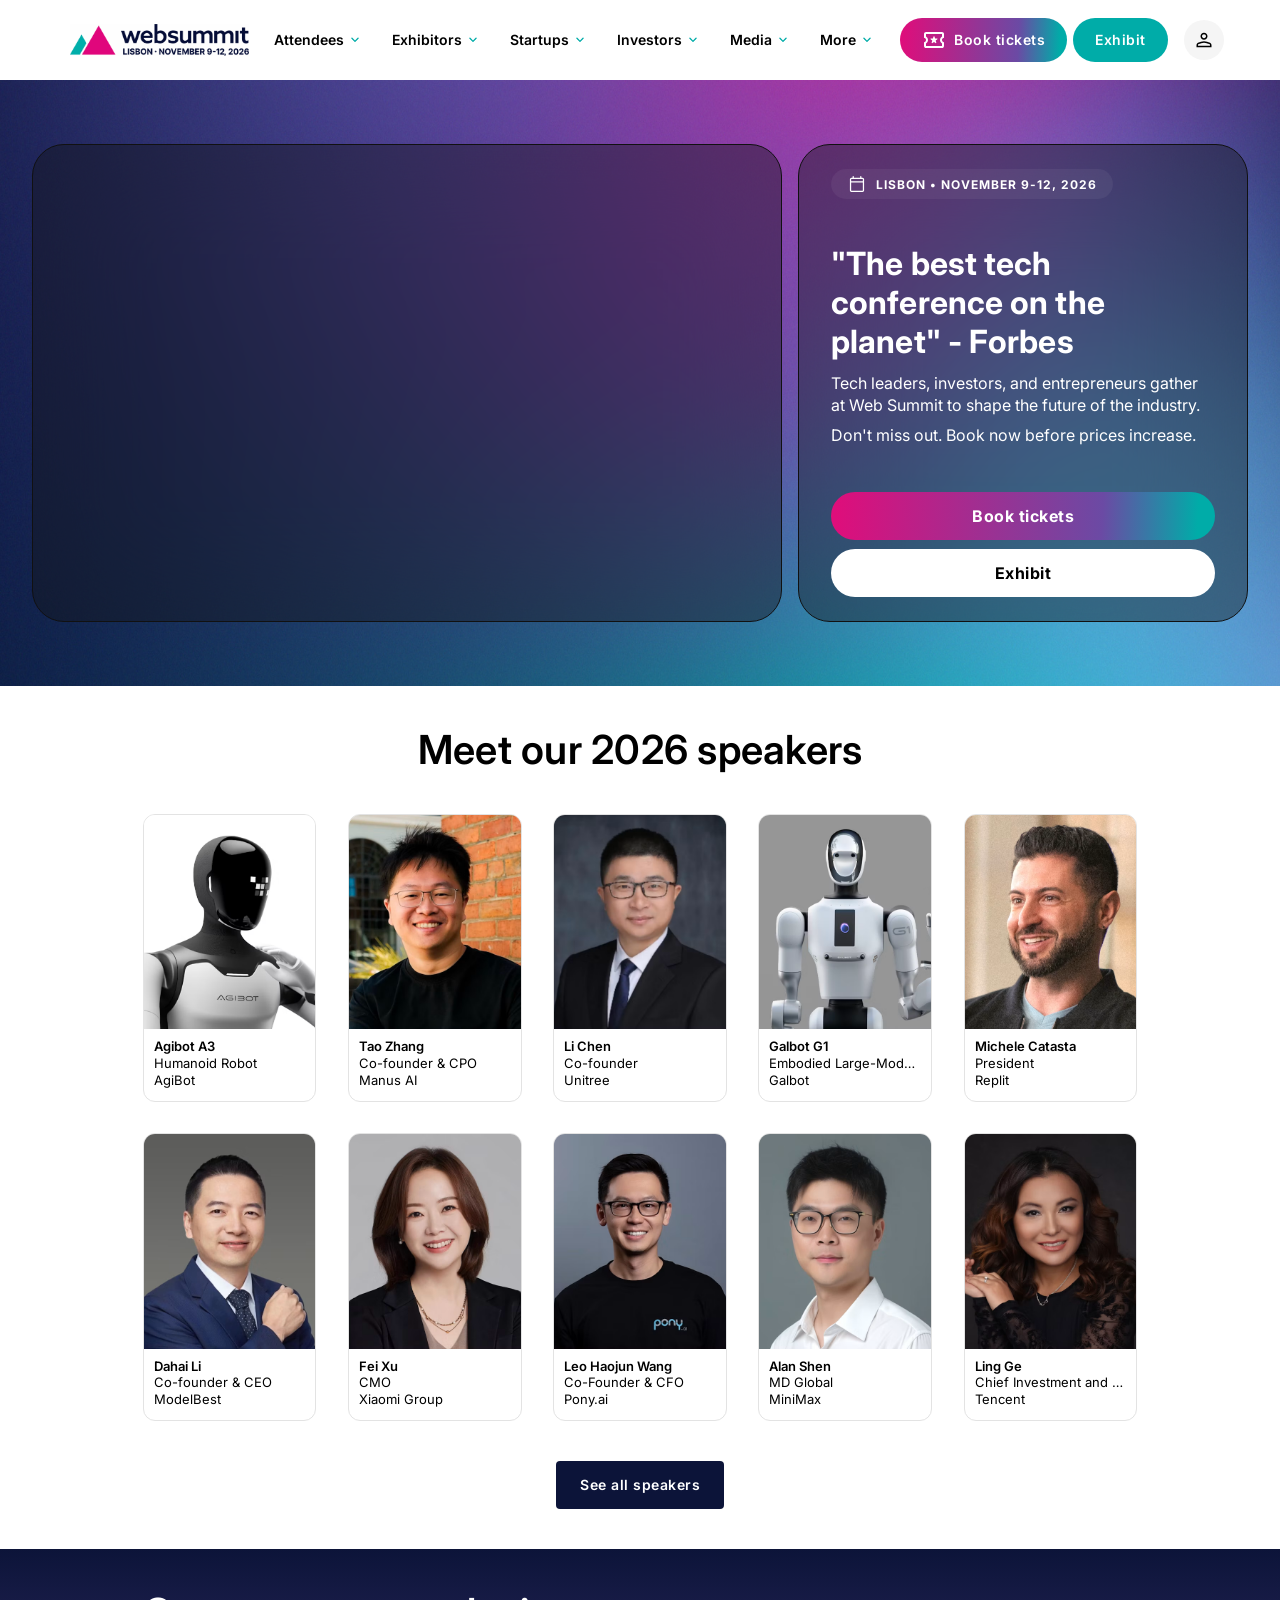
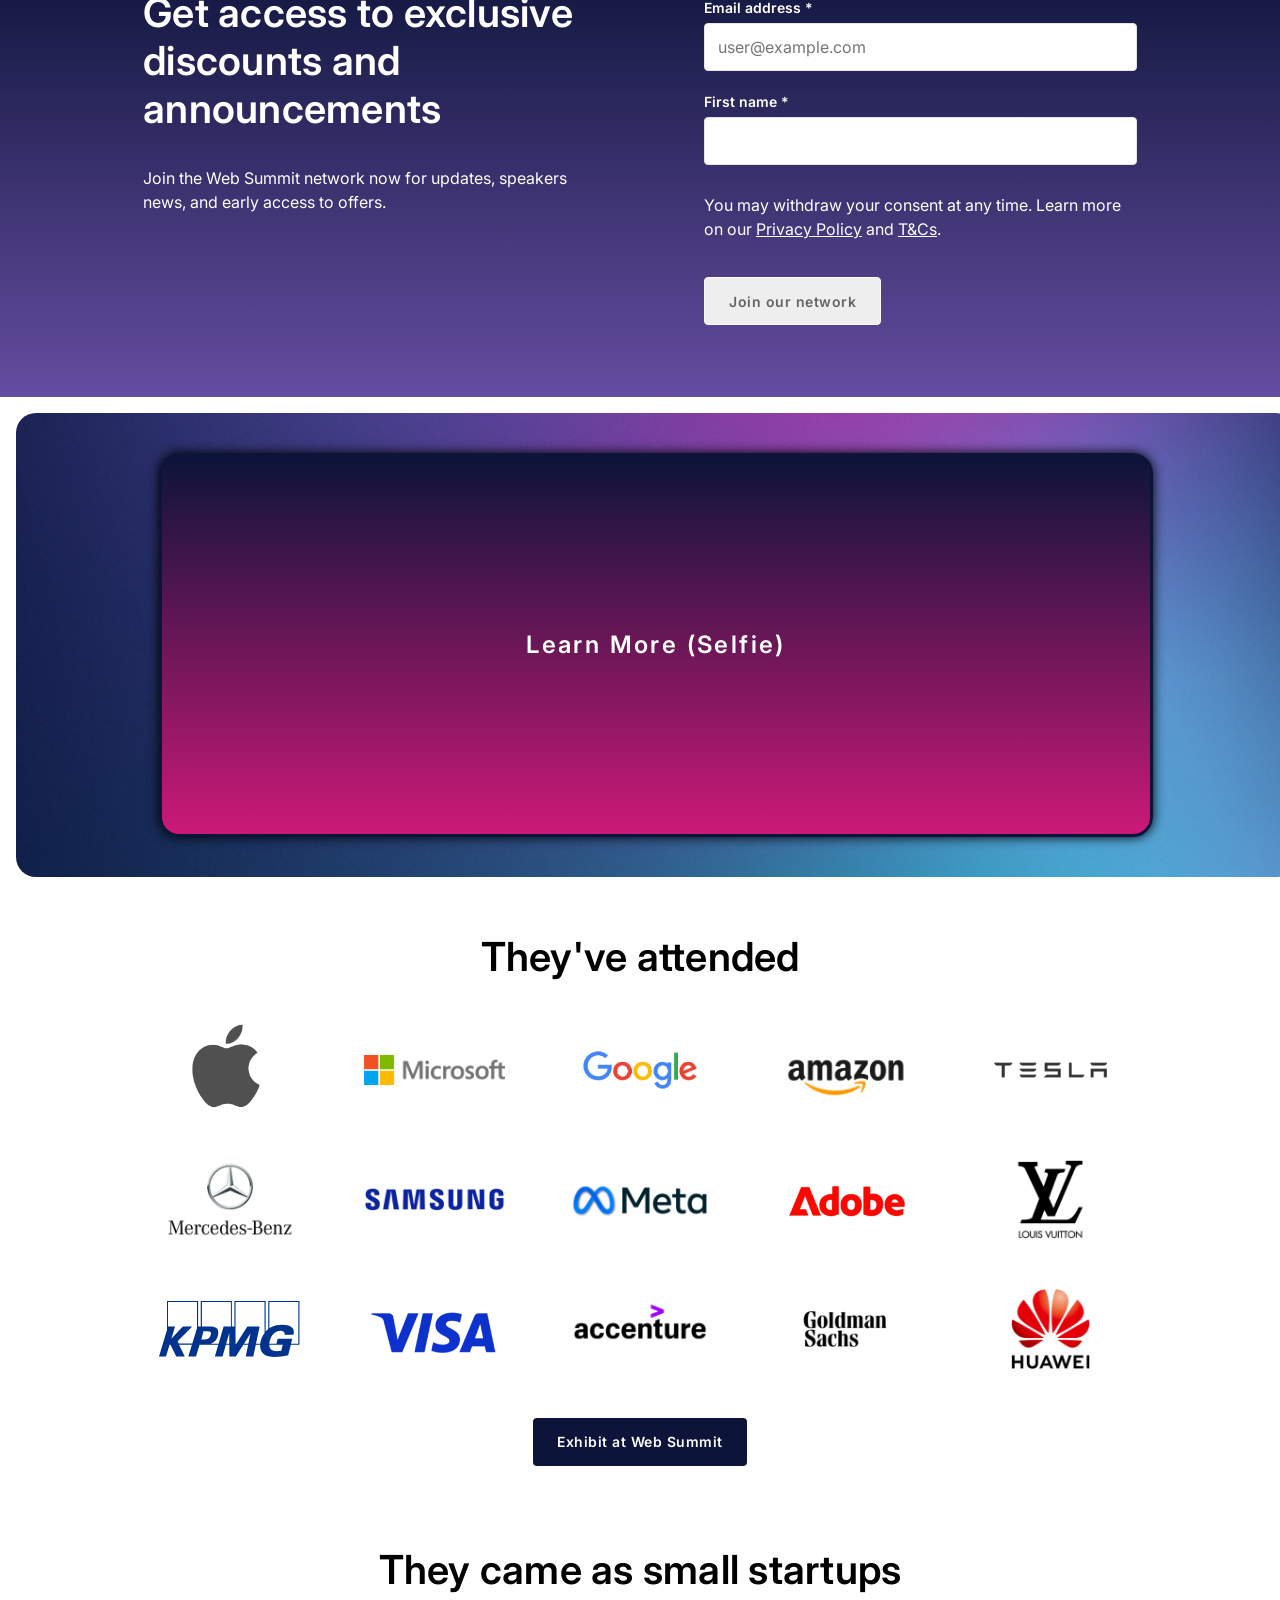
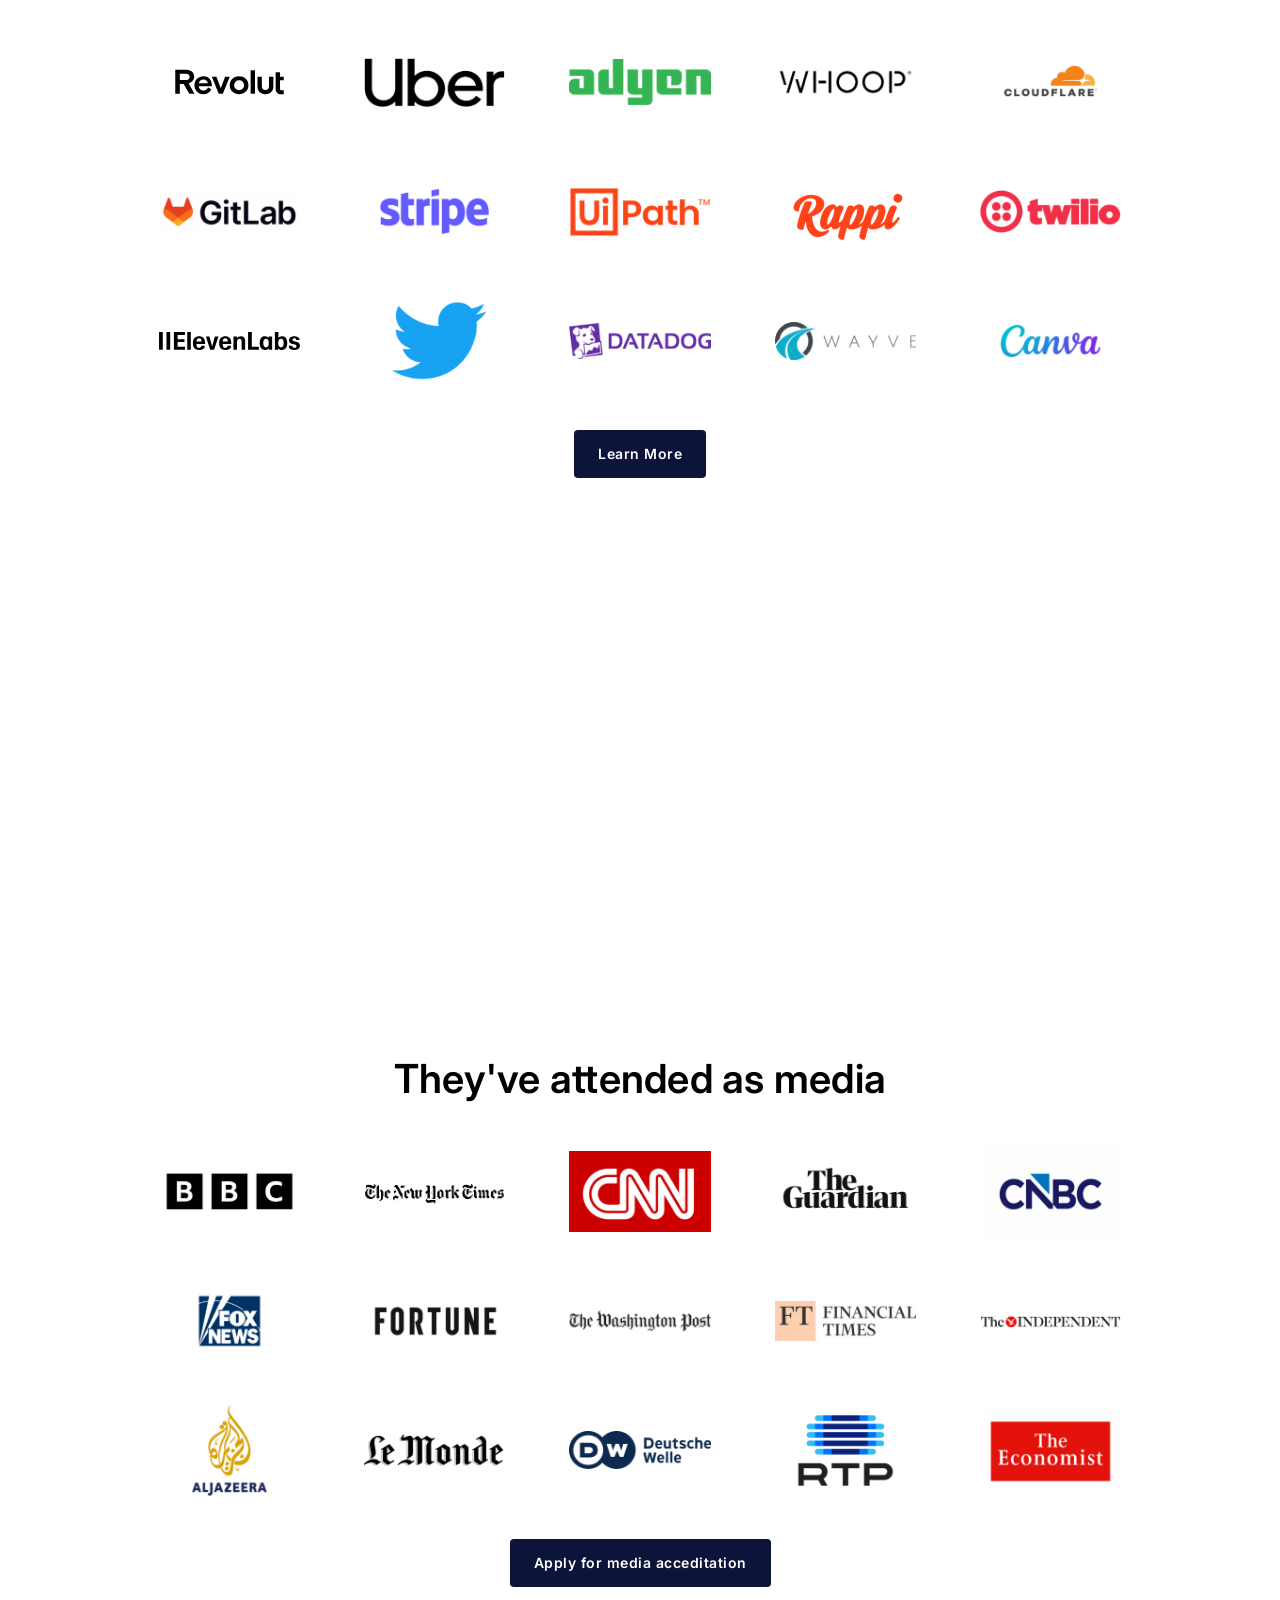
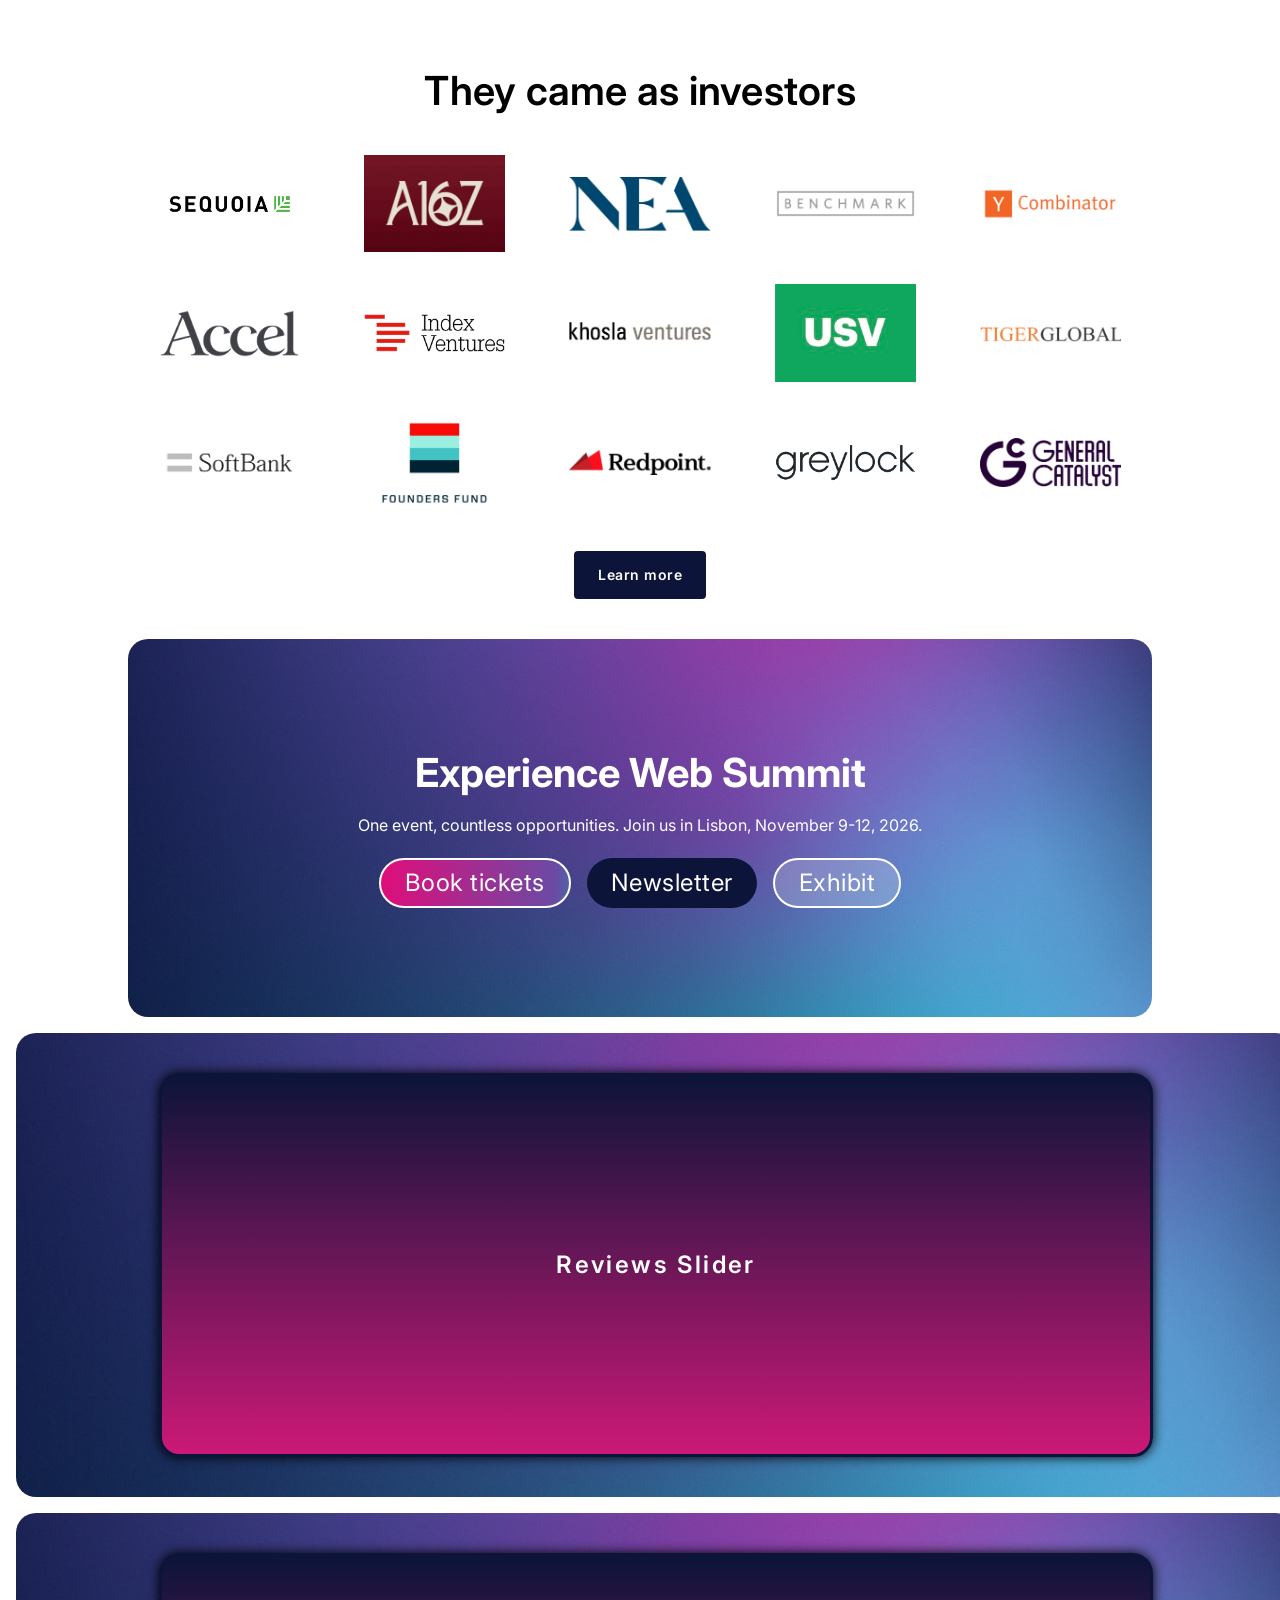
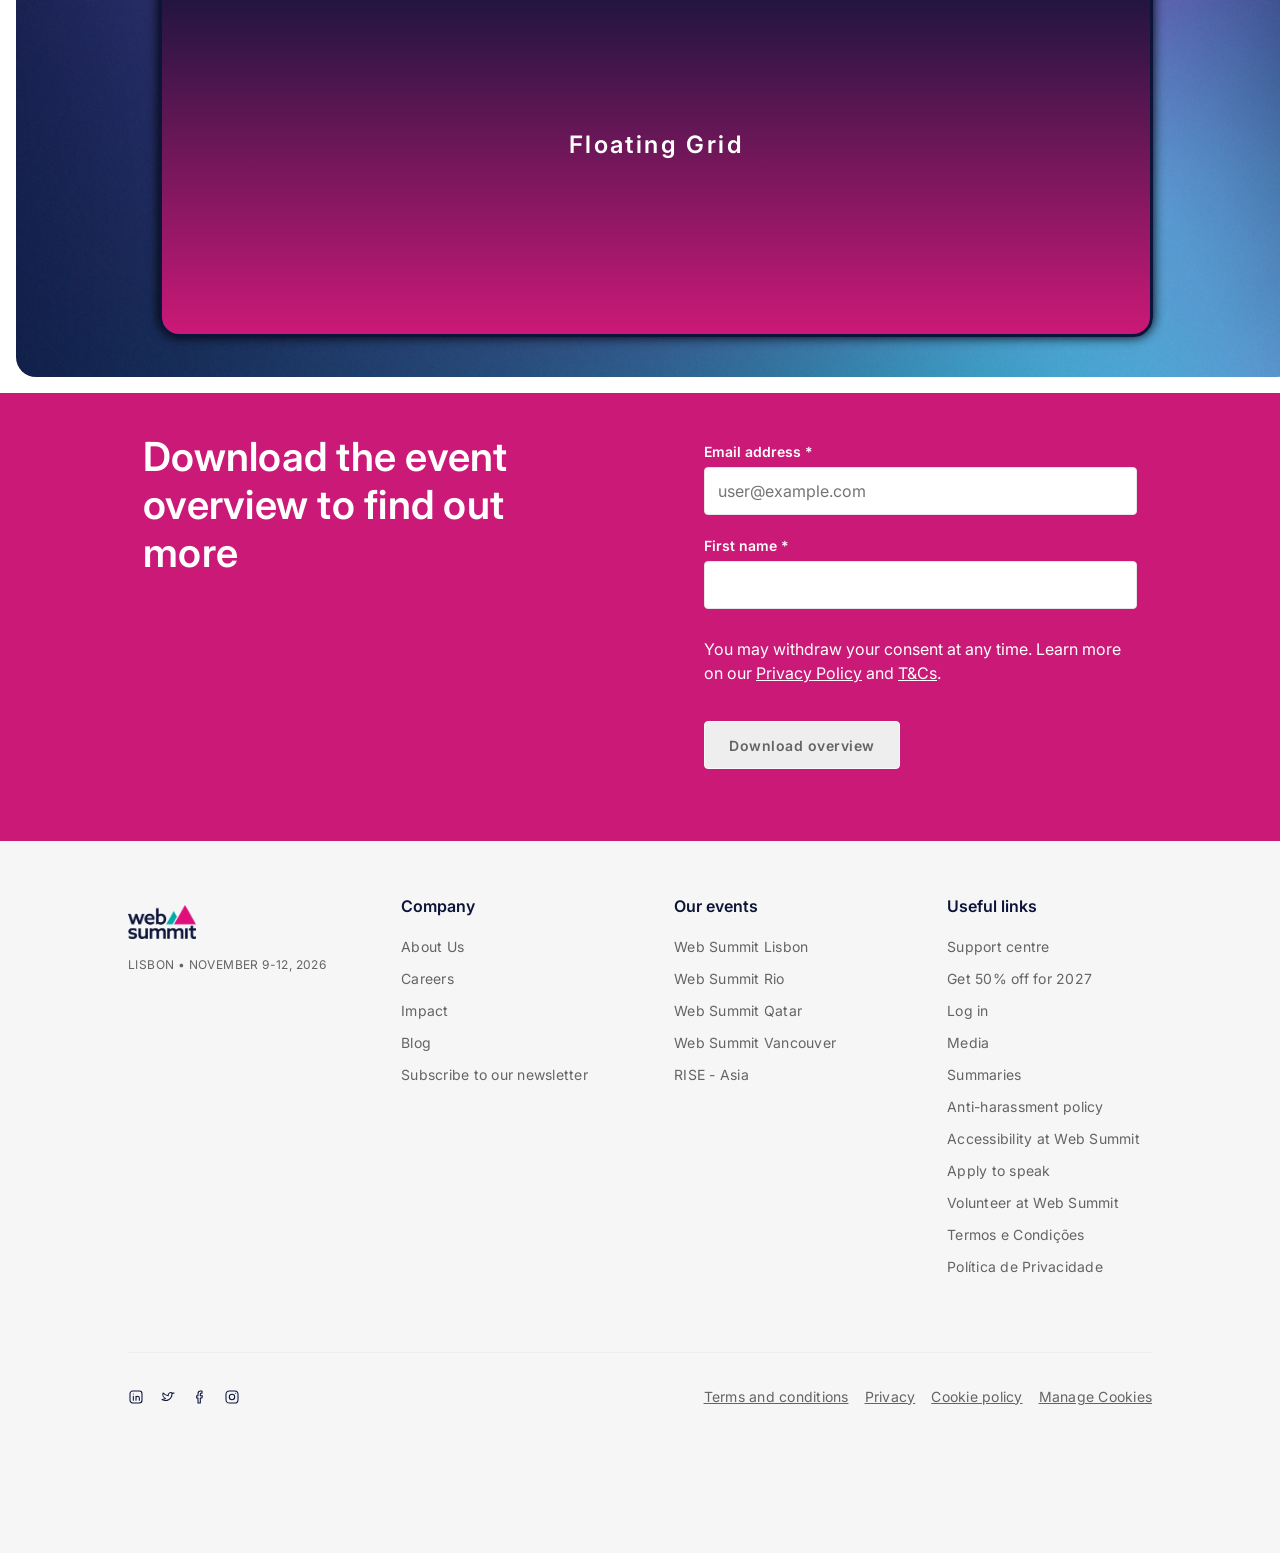
==== index.html @ ba1d7deb "bug fix" ====
<!DOCTYPE html>
<html lang="en">
<head>
    <meta charset="UTF-8">
    <meta name="viewport" content="width=device-width, initial-scale=1.0">
    <title>Web Summit</title>

    <link rel="shortcut icon" href="./img/favicon.ico" type="image/x-icon">
    <link rel="stylesheet" href="estilos.css">
</head>
<body>

    <nav class="nav nav-outer">
        <header class="nav-wrapper">
            <div class="nav-inner-wrapper">
                <!-- Logo -->
                <a class="nav-logo-wrapper" href="#">
                    <img src="img/web-summit-lisbon-1024x183.png" alt="Logo Websummit com data do evento em 2026" loading="lazy">
                </a>


                <!-- Navigation Menu (Desktop) -->
                <ul class="nav-menu-desktop nav-links-list">

                    <!-- Attendees -->
                    <li class="nav-link-item-wrapper">
                        <div class="nav-link-item">
                            <span>Attendees</span>
    
                            <span class="nav-link-chevron">
                                <svg xmlns="http://www.w3.org/2000/svg" viewBox="0 0 24 24" fill="#e3e3e3"><path d="M12.6,12L8.7,8.1Q8.43,7.82 8.43,7.4T8.7,6.7T9.4,6.43T10.1,6.7l4.6,4.6q0.15,0.15 0.21,0.33T14.98,12t-0.06,0.38T14.7,12.7l-4.6,4.6q-0.28,0.27-0.7,0.27T8.7,17.3q-0.28-0.28-0.28-0.7T8.7,15.9L12.6,12Z"/></svg>
                            </span>
                        </div>

                        <!-- Arrow Decor -->
                        <div class="nav-menu-arrow-decor">
                            <span>
                                <svg xmlns="http://www.w3.org/2000/svg" viewBox="0 0 24 24"><path d="M12,10.11l-4.6,4.6L6.69,14L12,8.69L17.31,14L16.6,14.71L12,10.11Z"/></svg>
                            </span>
                        </div>

                        <!-- Sub item Menu -->
                        <ul class="nav-link-subitem-wrapper">
                            <li class="nav-link-subitem">
                                <a href="#">Meet our attendees</a>
                            </li>
                            <li class="nav-link-subitem">
                                <a href="#">Meet our speakers</a>
                            </li>
                            <li class="nav-link-subitem">
                                <a href="#">Content tracks</a>
                            </li>
                            <li class="nav-link-subitem">
                                <a href="#">Schedule</a>
                            </li>
                            <li class="nav-link-subitem">
                                <a href="#">Meetups</a>
                            </li>
                            <li class="nav-link-subitem">
                                <a href="#">Bring your team</a>
                            </li>
                        </ul>
                    </li>
                    
                    <!-- Exhibitors -->
                    <li class="nav-link-item-wrapper">
                        <div class="nav-link-item">
                            <span>Exhibitors</span>
    
                            <span class="nav-link-chevron">
                                <svg xmlns="http://www.w3.org/2000/svg" viewBox="0 0 24 24" fill="#e3e3e3"><path d="M12.6,12L8.7,8.1Q8.43,7.82 8.43,7.4T8.7,6.7T9.4,6.43T10.1,6.7l4.6,4.6q0.15,0.15 0.21,0.33T14.98,12t-0.06,0.38T14.7,12.7l-4.6,4.6q-0.28,0.27-0.7,0.27T8.7,17.3q-0.28-0.28-0.28-0.7T8.7,15.9L12.6,12Z"/></svg>
                            </span>
                        </div>

                        <!-- Arrow Decor -->
                        <div class="nav-menu-arrow-decor">
                            <span>
                                <svg xmlns="http://www.w3.org/2000/svg" viewBox="0 0 24 24"><path d="M12,10.11l-4.6,4.6L6.69,14L12,8.69L17.31,14L16.6,14.71L12,10.11Z"/></svg>
                            </span>
                        </div>

                        <!-- Sub item Menu -->
                        <ul class="nav-link-subitem-wrapper">
                            <li class="nav-link-subitem">
                                <a href="#">Partner with us</a>
                            </li>
                            <li class="nav-link-subitem">
                                <a href="#">Meet our partners</a>
                            </li>
                            
                        </ul>
                    </li>

                    <!-- Startups -->
                    <li class="nav-link-item-wrapper">
                        <div class="nav-link-item">
                            <span>Startups</span>
    
                            <span class="nav-link-chevron">
                                <svg xmlns="http://www.w3.org/2000/svg" viewBox="0 0 24 24" fill="#e3e3e3"><path d="M12.6,12L8.7,8.1Q8.43,7.82 8.43,7.4T8.7,6.7T9.4,6.43T10.1,6.7l4.6,4.6q0.15,0.15 0.21,0.33T14.98,12t-0.06,0.38T14.7,12.7l-4.6,4.6q-0.28,0.27-0.7,0.27T8.7,17.3q-0.28-0.28-0.28-0.7T8.7,15.9L12.6,12Z"/></svg>
                            </span>
                        </div>

                        <!-- Arrow Decor -->
                        <div class="nav-menu-arrow-decor">
                            <span>
                                <svg xmlns="http://www.w3.org/2000/svg" viewBox="0 0 24 24"><path d="M12,10.11l-4.6,4.6L6.69,14L12,8.69L17.31,14L16.6,14.71L12,10.11Z"/></svg>
                            </span>
                        </div>

                        <!-- Sub item Menu -->
                        <ul class="nav-link-subitem-wrapper">
                            <li class="nav-link-subitem">
                                <a href="#">Apply for our startup programme</a>
                            </li>
                            <li class="nav-link-subitem">
                                <a href="#">IBM Sports Tech Startup Prize Competition</a>
                            </li>
                            <li class="nav-link-subitem">
                                <a href="#">Featured startups</a>
                            </li>
                            <li class="nav-link-subitem">
                                <a href="#">Startup journey</a>
                            </li>
                            <li class="nav-link-subitem">
                                <a href="#">PITCH</a>
                            </li>
                            <li class="nav-link-subitem">
                                <a href="#">Impact startups</a>
                            </li>
                        </ul>
                    </li>
                    
                    <!-- Investors -->
                    <li class="nav-link-item-wrapper">
                        <div class="nav-link-item">
                            <span>Investors</span>
    
                            <span class="nav-link-chevron">
                                <svg xmlns="http://www.w3.org/2000/svg" viewBox="0 0 24 24" fill="#e3e3e3"><path d="M12.6,12L8.7,8.1Q8.43,7.82 8.43,7.4T8.7,6.7T9.4,6.43T10.1,6.7l4.6,4.6q0.15,0.15 0.21,0.33T14.98,12t-0.06,0.38T14.7,12.7l-4.6,4.6q-0.28,0.27-0.7,0.27T8.7,17.3q-0.28-0.28-0.28-0.7T8.7,15.9L12.6,12Z"/></svg>
                            </span>
                        </div>

                        <!-- Arrow Decor -->
                        <div class="nav-menu-arrow-decor">
                            <span>
                                <svg xmlns="http://www.w3.org/2000/svg" viewBox="0 0 24 24"><path d="M12,10.11l-4.6,4.6L6.69,14L12,8.69L17.31,14L16.6,14.71L12,10.11Z"/></svg>
                            </span>
                        </div>

                        <!-- Sub item Menu -->
                        <ul class="nav-link-subitem-wrapper">
                            <li class="nav-link-subitem">
                                <a href="#">Investors</a>
                            </li>
                            <li class="nav-link-subitem">
                                <a href="#">LP Investors</a>
                            </li>
                            <li class="nav-link-subitem">
                                <a href="#">Venture</a>
                            </li>
                        </ul>
                    </li>

                    <!-- Media -->
                    <li class="nav-link-item-wrapper">
                        <div class="nav-link-item">
                            <span>Media</span>
    
                            <span class="nav-link-chevron">
                                <svg xmlns="http://www.w3.org/2000/svg" viewBox="0 0 24 24" fill="#e3e3e3"><path d="M12.6,12L8.7,8.1Q8.43,7.82 8.43,7.4T8.7,6.7T9.4,6.43T10.1,6.7l4.6,4.6q0.15,0.15 0.21,0.33T14.98,12t-0.06,0.38T14.7,12.7l-4.6,4.6q-0.28,0.27-0.7,0.27T8.7,17.3q-0.28-0.28-0.28-0.7T8.7,15.9L12.6,12Z"/></svg>
                            </span>
                        </div>

                        <!-- Arrow Decor -->
                        <div class="nav-menu-arrow-decor">
                            <span>
                                <svg xmlns="http://www.w3.org/2000/svg" viewBox="0 0 24 24"><path d="M12,10.11l-4.6,4.6L6.69,14L12,8.69L17.31,14L16.6,14.71L12,10.11Z"/></svg>
                            </span>
                        </div>

                        <!-- Sub item Menu -->
                        <ul class="nav-link-subitem-wrapper">
                            <li class="nav-link-subitem">
                                <a href="#">Media? Join us at Web Summit</a>
                            </li>
                            <li class="nav-link-subitem">
                                <a href="#">Meet out media partners</a>
                            </li>
                        </ul>
                    </li>

                    <!-- More -->
                    <li class="nav-link-item-wrapper">
                        <div class="nav-link-item">
                            <span>More</span>
    
                            <span class="nav-link-chevron">
                                <svg xmlns="http://www.w3.org/2000/svg" viewBox="0 0 24 24" fill="#e3e3e3"><path d="M12.6,12L8.7,8.1Q8.43,7.82 8.43,7.4T8.7,6.7T9.4,6.43T10.1,6.7l4.6,4.6q0.15,0.15 0.21,0.33T14.98,12t-0.06,0.38T14.7,12.7l-4.6,4.6q-0.28,0.27-0.7,0.27T8.7,17.3q-0.28-0.28-0.28-0.7T8.7,15.9L12.6,12Z"/></svg>
                            </span>
                        </div>

                        <!-- Arrow Decor -->
                        <div class="nav-menu-arrow-decor">
                            <span>
                                <svg xmlns="http://www.w3.org/2000/svg" viewBox="0 0 24 24"><path d="M12,10.11l-4.6,4.6L6.69,14L12,8.69L17.31,14L16.6,14.71L12,10.11Z"/></svg>
                            </span>
                        </div>

                        <!-- Sub item Menu -->
                        <ul class="nav-link-subitem-wrapper">
                            <li class="nav-link-subitem">
                                <a href="#">Essential information</a>
                            </li>

                            <li class="nav-link-subitem">
                                <a href="#">Web Summit reviews</a>
                            </li>

                            <li class="nav-link-subitem">
                                <a href="#">Night Summit</a>
                            </li>

                            <li class="nav-link-subitem">
                                <a href="#">VIP experience</a>
                            </li>

                            <li class="nav-link-subitem">
                                <a href="#">Attendee experience</a>
                            </li>

                            <li class="nav-link-subitem">
                                <a href="#">Women in Tech</a>
                            </li>

                            <li class="nav-link-subitem">
                                <a href="#">Developer programme</a>
                            </li>

                            <li class="nav-link-subitem">
                                <a href="#">Convince your boss</a>
                            </li>

                            <li class="nav-link-subitem">
                                <a href="#">Hotels</a>
                            </li>

                            <li class="nav-link-subitem">
                                <a href="#">Volunteers</a>
                            </li>

                            <li class="nav-link-subitem">
                                <a href="#">Ambassadors programme</a>
                            </li>

                            <li class="nav-link-subitem">
                                <a href="#">Blog</a>
                            </li>
                        </ul>
                    </li>

                </ul>

                <!-- Navigation Menu (Mobile / Tablet) -->
                <input type="checkbox" id="nav-menu-toggle" class="nav-menu-toggle mobile tablet"/>
                <div class="nav-menu-mobile">

                    <!-- Buttons -->
                    <div class="nav-menu-buttons-wrapper mobile">
                        <!-- Tickets Button (Mobile) -->
                        <a class="button gradient" href="#">
                            <svg 
                            xmlns="http://www.w3.org/2000/svg" viewBox="0 0 24 24"  fill="#e3e3e3"><path d="M12,13.9l1.5,1.15q0.28,0.23 0.6,0.01t0.2-0.56l-0.6-1.9l1.67-1.3q0.28-0.22 0.15-0.56T15.05,10.4H13.1L12.48,8.48Q12.35,8.13 12,8.13T11.53,8.48L10.9,10.4H8.93q-0.35,0-0.46,0.34T8.63,11.3l1.63,1.3l-0.6,1.93q-0.13,0.35 0.18,0.56t0.6-0.01L12,13.9ZM4,20q-0.82,0-1.41-0.59T2,18V14.63q0-0.28 0.18-0.48T2.63,13.9q0.6-0.2 0.99-0.72T4,12T3.61,10.83T2.63,10.1Q2.35,10.05 2.18,9.85T2,9.38V6Q2,5.18 2.59,4.59T4,4H20q0.83,0 1.41,0.59Q22,5.18 22,6V9.38q0,0.27-0.17,0.47T21.38,10.1q-0.6,0.2-0.99,0.72T20,12t0.39,1.17t0.99,0.72q0.28,0.05 0.45,0.25T22,14.63V18q0,0.82-0.59,1.41T20,20H4Zm0-2H20V15.45q-0.93-0.55-1.46-1.46Q18,13.08 18,12t0.54-1.99T20,8.55V6H4V8.55Q4.93,9.1 5.46,10.01T6,12T5.46,13.99T4,15.45V18Zm8-6Z"/></svg>
                            <span>Book tickets</span>
                        </a>
                        
                        <!-- Exhibit Button (Mobile) -->
                        <a class="button" href="#">
                            <svg xmlns="http://www.w3.org/2000/svg" viewBox="0 0 24 24"  fill="#e3e3e3"><path d="M2,19V5Q2,4.17 2.59,3.59T4,3h6q0.83,0 1.41,0.59T12,5V7h8q0.83,0 1.41,0.59T22,9V19q0,0.82-0.59,1.41T20,21H4q-0.82,0-1.41-0.59T2,19Zm2,0H6V17H4v2Zm0-4H6V13H4v2Zm0-4H6V9H4v2ZM4,7H6V5H4V7ZM8,19h2V17H8v2Zm0-4h2V13H8v2Zm0-4h2V9H8v2ZM8,7h2V5H8V7Zm4,12h8V9H12v2h2v2H12v2h2v2H12v2Zm4-6V11h2v2H16Zm0,4V15h2v2H16Z"/></svg>
                            <span>Exhibit</span>
                        </a>
                    </div>

                    <!-- Links -->
                    <ul class="nav-links-list">
                    <!-- Attendees -->
                        <li> 
                            <details class="nav-link" name="nav-burger-item">
                                <summary>
                                    <span>Attendees</span>
                                    
                                    <span class="nav-link-chevron">
                                        <svg xmlns="http://www.w3.org/2000/svg" viewBox="0 0 24 24" fill="#e3e3e3"><path d="M12.6,12L8.7,8.1Q8.43,7.82 8.43,7.4T8.7,6.7T9.4,6.43T10.1,6.7l4.6,4.6q0.15,0.15 0.21,0.33T14.98,12t-0.06,0.38T14.7,12.7l-4.6,4.6q-0.28,0.27-0.7,0.27T8.7,17.3q-0.28-0.28-0.28-0.7T8.7,15.9L12.6,12Z"/></svg>
                                    </span>
                                </summary>

                                <!-- Sub Items -->
                                <ul class="nav-link-subitem-wrapper">
                                    <li class="nav-link-subitem">
                                        <a href="#">Meet our attendees</a>
                                    </li>
                                    <li class="nav-link-subitem">
                                        <a href="#">Meet our speakers</a>
                                    </li>
                                    <li class="nav-link-subitem">
                                        <a href="#">Content tracks</a>
                                    </li>
                                    <li class="nav-link-subitem">
                                        <a href="#">Schedule</a>
                                    </li>
                                    <li class="nav-link-subitem">
                                        <a href="#">Meetups</a>
                                    </li>
                                    <li class="nav-link-subitem">
                                        <a href="#">Bring your team</a>
                                    </li>
                                </ul>
                            </details>
                        </li>

                    <!-- Exhibitors -->
                        <li> 
                            <details class="nav-link" name="nav-burger-item">
                                <summary>
                                    <span>Exhibitors</span>
                                    
                                    <span class="nav-link-chevron">
                                        <svg xmlns="http://www.w3.org/2000/svg" viewBox="0 0 24 24" fill="#e3e3e3"><path d="M12.6,12L8.7,8.1Q8.43,7.82 8.43,7.4T8.7,6.7T9.4,6.43T10.1,6.7l4.6,4.6q0.15,0.15 0.21,0.33T14.98,12t-0.06,0.38T14.7,12.7l-4.6,4.6q-0.28,0.27-0.7,0.27T8.7,17.3q-0.28-0.28-0.28-0.7T8.7,15.9L12.6,12Z"/></svg>
                                    </span>
                                </summary>

                                <!-- Sub Items -->
                                <ul class="nav-link-subitem-wrapper">
                                    <li class="nav-link-subitem">
                                        <a href="#">Partner with us</a>
                                    </li>
                                    <li class="nav-link-subitem">
                                        <a href="#">Meet our partners</a>
                                    </li>
                                </ul>
                            </details>
                        </li>

                    <!-- Startups -->
                        <li> 
                            <details class="nav-link" name="nav-burger-item">
                                <summary>
                                    <span>Startups</span>
                                    
                                    <span class="nav-link-chevron">
                                        <svg xmlns="http://www.w3.org/2000/svg" viewBox="0 0 24 24" fill="#e3e3e3"><path d="M12.6,12L8.7,8.1Q8.43,7.82 8.43,7.4T8.7,6.7T9.4,6.43T10.1,6.7l4.6,4.6q0.15,0.15 0.21,0.33T14.98,12t-0.06,0.38T14.7,12.7l-4.6,4.6q-0.28,0.27-0.7,0.27T8.7,17.3q-0.28-0.28-0.28-0.7T8.7,15.9L12.6,12Z"/></svg>
                                    </span>
                                </summary>

                                <!-- Sub Items -->
                                <ul class="nav-link-subitem-wrapper">
                                    <li class="nav-link-subitem">
                                        <a href="#">Apply for our startup programme</a>
                                    </li>
                                    <li class="nav-link-subitem">
                                        <a href="#">IBM Sports tech Startup Prize Competition</a>
                                    </li>
                                    <li class="nav-link-subitem">
                                        <a href="#">Featured startups</a>
                                    </li>
                                    <li class="nav-link-subitem">
                                        <a href="#">Startup journey</a>
                                    </li>
                                    <li class="nav-link-subitem">
                                        <a href="#">PITCH</a>
                                    </li>
                                    <li class="nav-link-subitem">
                                        <a href="#">Impact startups</a>
                                    </li>
                                </ul>
                            </details>
                        </li>

                    <!-- Investors -->
                        <li> 
                            <details class="nav-link" name="nav-burger-item">
                                <summary>
                                    <span>Investors</span>
                                    
                                    <span class="nav-link-chevron">
                                        <svg xmlns="http://www.w3.org/2000/svg" viewBox="0 0 24 24" fill="#e3e3e3"><path d="M12.6,12L8.7,8.1Q8.43,7.82 8.43,7.4T8.7,6.7T9.4,6.43T10.1,6.7l4.6,4.6q0.15,0.15 0.21,0.33T14.98,12t-0.06,0.38T14.7,12.7l-4.6,4.6q-0.28,0.27-0.7,0.27T8.7,17.3q-0.28-0.28-0.28-0.7T8.7,15.9L12.6,12Z"/></svg>
                                    </span>
                                </summary>

                                <!-- Sub Items -->
                                <ul class="nav-link-subitem-wrapper">
                                    <li class="nav-link-subitem">
                                        <a href="#">Investors</a>
                                    </li>
                                    <li class="nav-link-subitem">
                                        <a href="#">LP Investors</a>
                                    </li>
                                    <li class="nav-link-subitem">
                                        <a href="#">Venture</a>
                                    </li>
                                </ul>
                            </details>
                        </li>

                    <!-- Media -->
                        <li> 
                            <details class="nav-link" name="nav-burger-item">
                                <summary>
                                    <span>Media</span>
                                    
                                    <span class="nav-link-chevron">
                                        <svg xmlns="http://www.w3.org/2000/svg" viewBox="0 0 24 24" fill="#e3e3e3"><path d="M12.6,12L8.7,8.1Q8.43,7.82 8.43,7.4T8.7,6.7T9.4,6.43T10.1,6.7l4.6,4.6q0.15,0.15 0.21,0.33T14.98,12t-0.06,0.38T14.7,12.7l-4.6,4.6q-0.28,0.27-0.7,0.27T8.7,17.3q-0.28-0.28-0.28-0.7T8.7,15.9L12.6,12Z"/></svg>
                                    </span>
                                </summary>

                                <!-- Sub Items -->
                                <ul class="nav-link-subitem-wrapper">
                                    <li class="nav-link-subitem">
                                        <a href="#">Media? Joun us at Web Summit</a>
                                    </li>
                                    <li class="nav-link-subitem">
                                        <a href="#">Meet our media partners</a>
                                    </li>
                                </ul>
                            </details>
                        </li>

                    <!-- More -->
                        <li> 
                            <details class="nav-link" name="nav-burger-item">
                                <summary>
                                    <span>More</span>
                                    
                                    <span class="nav-link-chevron">
                                        <svg xmlns="http://www.w3.org/2000/svg" viewBox="0 0 24 24" fill="#e3e3e3"><path d="M12.6,12L8.7,8.1Q8.43,7.82 8.43,7.4T8.7,6.7T9.4,6.43T10.1,6.7l4.6,4.6q0.15,0.15 0.21,0.33T14.98,12t-0.06,0.38T14.7,12.7l-4.6,4.6q-0.28,0.27-0.7,0.27T8.7,17.3q-0.28-0.28-0.28-0.7T8.7,15.9L12.6,12Z"/></svg>
                                    </span>
                                </summary>
                                
                                <!-- Sub Items -->
                                <ul class="nav-link-subitem-wrapper">
                                    <li class="nav-link-subitem">
                                        <a href="#">Web Summit review</a>
                                    </li>
                                    <li class="nav-link-subitem">
                                        <a href="#">Night Summit</a>
                                    </li>
                                    <li class="nav-link-subitem">
                                        <a href="#">VIP experience</a>
                                    </li>
                                    <li class="nav-link-subitem">
                                        <a href="#">Attendee experience</a>
                                    </li>
                                    <li class="nav-link-subitem">
                                        <a href="#">Women in Tech</a>
                                    </li>
                                    <li class="nav-link-subitem">
                                        <a href="#">Developer programme</a>
                                    </li>
                                    <li class="nav-link-subitem">
                                        <a href="#">Convince your boss</a>
                                    </li>
                                    <li class="nav-link-subitem">
                                        <a href="#">Hotels</a>
                                    </li>
                                    <li class="nav-link-subitem">
                                        <a href="#">Volunteers</a>
                                    </li>
                                    <li class="nav-link-subitem">
                                        <a href="#">Ambassadors programme</a>
                                    </li>
                                    <li class="nav-link-subitem">
                                        <a href="#">Apply to speak</a>
                                    </li>
                                    <li class="nav-link-subitem">
                                        <a href="#">Blog</a>
                                    </li>
                                </ul>
                            </details>
                        </li>
                    </ul>

                    <!-- Login (Mobile / Tablet) -->
                    <div id="nav-login-mobile">
                        <a href="#">Login</a>
                    </div>
                </div>


                <!-- Action Buttons -->
                <div class="nav-actions-wrapper">
                    <div class="nav-actions">
                        <!-- Tickets Button (Tablet / Desktop) -->
                        <a class="button gradient tablet desktop" href="#">
                            <svg 
                            xmlns="http://www.w3.org/2000/svg" viewBox="0 0 24 24"  fill="#e3e3e3"><path d="M12,13.9l1.5,1.15q0.28,0.23 0.6,0.01t0.2-0.56l-0.6-1.9l1.67-1.3q0.28-0.22 0.15-0.56T15.05,10.4H13.1L12.48,8.48Q12.35,8.13 12,8.13T11.53,8.48L10.9,10.4H8.93q-0.35,0-0.46,0.34T8.63,11.3l1.63,1.3l-0.6,1.93q-0.13,0.35 0.18,0.56t0.6-0.01L12,13.9ZM4,20q-0.82,0-1.41-0.59T2,18V14.63q0-0.28 0.18-0.48T2.63,13.9q0.6-0.2 0.99-0.72T4,12T3.61,10.83T2.63,10.1Q2.35,10.05 2.18,9.85T2,9.38V6Q2,5.18 2.59,4.59T4,4H20q0.83,0 1.41,0.59Q22,5.18 22,6V9.38q0,0.27-0.17,0.47T21.38,10.1q-0.6,0.2-0.99,0.72T20,12t0.39,1.17t0.99,0.72q0.28,0.05 0.45,0.25T22,14.63V18q0,0.82-0.59,1.41T20,20H4Zm0-2H20V15.45q-0.93-0.55-1.46-1.46Q18,13.08 18,12t0.54-1.99T20,8.55V6H4V8.55Q4.93,9.1 5.46,10.01T6,12T5.46,13.99T4,15.45V18Zm8-6Z"/></svg>
                            <span>Book tickets</span>
                        </a>

                        <!-- Exhibit Button (Tablet / Desktop) -->
                        <a class="button tablet desktop" href="#">
                            <span>Exhibit</span>
                        </a>

                        <!-- Tickets Button (Mobile) -->
                        <a class="button gradient mobile" href="#">
                            <svg 
                            xmlns="http://www.w3.org/2000/svg" viewBox="0 0 24 24"  fill="#e3e3e3"><path d="M12,13.9l1.5,1.15q0.28,0.23 0.6,0.01t0.2-0.56l-0.6-1.9l1.67-1.3q0.28-0.22 0.15-0.56T15.05,10.4H13.1L12.48,8.48Q12.35,8.13 12,8.13T11.53,8.48L10.9,10.4H8.93q-0.35,0-0.46,0.34T8.63,11.3l1.63,1.3l-0.6,1.93q-0.13,0.35 0.18,0.56t0.6-0.01L12,13.9ZM4,20q-0.82,0-1.41-0.59T2,18V14.63q0-0.28 0.18-0.48T2.63,13.9q0.6-0.2 0.99-0.72T4,12T3.61,10.83T2.63,10.1Q2.35,10.05 2.18,9.85T2,9.38V6Q2,5.18 2.59,4.59T4,4H20q0.83,0 1.41,0.59Q22,5.18 22,6V9.38q0,0.27-0.17,0.47T21.38,10.1q-0.6,0.2-0.99,0.72T20,12t0.39,1.17t0.99,0.72q0.28,0.05 0.45,0.25T22,14.63V18q0,0.82-0.59,1.41T20,20H4Zm0-2H20V15.45q-0.93-0.55-1.46-1.46Q18,13.08 18,12t0.54-1.99T20,8.55V6H4V8.55Q4.93,9.1 5.46,10.01T6,12T5.46,13.99T4,15.45V18Zm8-6Z"/></svg>
                        </a>
                    </div>

                    <!-- Menu Icon (Mobile / Tablet) -->
                    <label for="nav-menu-toggle" id="nav-menu-toggle-label">
                        <!-- Burger -->
                        <svg xmlns="http://www.w3.org/2000/svg" viewBox="0 0 24 24" fill="#e3e3e3"><path d="M3.5,17.63v-1.5h17v1.5H3.5Zm0-4.88v-1.5h17v1.5H3.5Zm0-4.88V6.37h17v1.5H3.5Z"/></svg>
                        
                        <!-- Cross -->
                        <svg xmlns="http://www.w3.org/2000/svg" viewBox="0 0 24 24" fill="#e3e3e3"><path d="M6.4,18.65L5.35,17.6l5.6-5.6L5.35,6.4L6.4,5.35l5.6,5.6l5.6-5.6L18.65,6.4L13.05,12l5.6,5.6L17.6,18.65L12,13.05l-5.6,5.6Z"/></svg>
                    </label>

                    <!-- Login Button (Desktop) -->
                    <a id="nav-login-desktop" class="desktop" href="#"> 
                        <!-- Person -->
                        <svg xmlns="http://www.w3.org/2000/svg" viewBox="0 0 24 24" fill="#e3e3e3"><path d="M9.53,10.67Q8.5,9.64 8.5,8.19T9.53,5.72T12,4.69t2.47,1.03T15.5,8.19t-1.03,2.47T12,11.69T9.53,10.67ZM4.5,19.31V17.08q0-0.73 0.4-1.36t1.07-0.96q1.48-0.73 2.99-1.09T12,13.31t3.04,0.36t2.99,1.09q0.67,0.34 1.07,0.96t0.4,1.36v2.22H4.5ZM6,17.81H18V17.08q0-0.3-0.18-0.56T17.35,16.1q-1.29-0.64-2.64-0.96T12,14.81T9.29,15.14T6.65,16.1q-0.3,0.16-0.48,0.42T6,17.08v0.72Zm7.41-8.2Q14,9.02 14,8.19T13.41,6.78T12,6.19T10.59,6.78T10,8.19T10.59,9.6T12,10.19T13.41,9.6ZM12,8.19Zm0,9.62Z"/></svg>
                    </a>
                </div>
            </div>
        </header>
    </nav>
    
    <main>

        <!-- Hero -->
        <section id="hero-section">
            <div class="section-inner-wrapper">
                <div id="hero-video-grid">

                    <!-- Video -->
                    <div id="hero-video-wrapper">
                        <video src="./vid/hero-vid.mp4" autoplay loop muted></video>
                    </div>

                    <!-- Info  / Buttons -->
                    <div id="hero-info-wrapper">
                        <div id="hero-info-inner-wrapper">
                            <!-- Event date -->
                            <time>
                                <span>
                                    <svg xmlns="http://www.w3.org/2000/svg" viewBox="0 0 24 24" >
                                        <path d="M5.31,21.5q-0.76,0-1.28-0.52T3.5,19.69V6.31q0-0.76 0.52-1.28T5.31,4.5H6.69V3.15q0-0.33 0.22-0.55T7.46,2.38T8.01,2.6T8.23,3.15V4.5h7.58V3.13q0-0.32 0.22-0.53t0.53-0.22T17.09,2.6t0.22,0.53V4.5h1.38q0.76,0 1.28,0.52T20.5,6.31V19.69q0,0.76-0.52,1.28T18.69,21.5H5.31Zm0-1.5H18.69q0.12,0 0.21-0.1T19,19.69V10.31H5v9.38q0,0.12 0.1,0.21T5.31,20ZM5,8.81H19V6.31q0-0.12-0.1-0.21T18.69,6H5.31Q5.19,6 5.1,6.1T5,6.31v2.5Zm0,0V6.31Q5,6.19 5,6.1T5,6Q5,6 5,6.1T5,6.31v2.5Z"/>
                                    </svg>
                                </span>
                                <span>LISBON • NOVEMBER 9-12, 2026</span>
                            </time>

                            <!-- Info (titulo e texto) -->
                            <!-- id diferente do cartao: um id so pode aparecer uma vez na pagina -->
                            <div id="hero-info-text">
                                <h1>
                                    "The best tech conference on the planet" - Forbes
                                </h1>
                                <p>
                                    Tech leaders, investors, and entrepreneurs gather at Web Summit to shape the future of the industry.
                                </p>
                                <p>
                                    Don't miss out. Book now before prices increase.
                                </p>
                            </div>

                            <!-- Buttons -->
                            <div id="hero-button-wrapper">
                                <a href="#" class="button gradient">Book tickets</a>
                                <a href="#" class="button">Exhibit</a>
                            </div>
                        </div>
                    </div>

                </div>
            </div>
        </section>

        <!-- Speakers -->
        <section>
            <div class="section-inner-wrapper">
                <!-- Titulo -->
                <div class="section-title-wrapper">
                    <h2>Meet our 2026 speakers</h2>
                </div>

                <!-- Grid -->
                <ul id="speakers-grid">
                    <!-- Agibot A3 -->
                    <li>
                        <a class="speaker-card" href="#">
                            <img src="img/speakers/agibot_a3.avif" alt="">
                            <div class="speaker-info">
                                <h3>Agibot A3</h3>
                                <p>Humanoid Robot</p>
                                <p>AgiBot</p>
                            </div>
                        </a>
                    </li>

                    <!-- Tao Zhang -->
                    <li>
                        <a class="speaker-card" href="#">
                            <img src="img/speakers/tao_zhang.avif" alt="">
                            <div class="speaker-info">
                                <h3>Tao Zhang</h3>
                                <p>Co-founder &amp; CPO</p>
                                <p>Manus AI</p>
                            </div>
                        </a>
                    </li>

                    <!-- Li Chen -->
                    <li>
                        <a class="speaker-card" href="#">
                            <img src="img/speakers/li_chen.avif" alt="">
                            <div class="speaker-info">
                                <h3>Li Chen</h3>
                                <p>Co-founder</p>
                                <p>Unitree</p>
                            </div>
                        </a>
                    </li>

                    <!-- Galbot G1 -->
                    <li>
                        <a class="speaker-card" href="#">
                            <img src="img/speakers/galbot_g1.avif" alt="">
                            <div class="speaker-info">
                                <h3>Galbot G1</h3>
                                <p>Embodied Large-Model Robot</p>
                                <p>Galbot</p>
                            </div>
                        </a>
                    </li>

                    <!-- Michele Catasta -->
                    <li>
                        <a class="speaker-card" href="#">
                            <img src="img/speakers/michele_catasta.avif" alt="">
                            <div class="speaker-info">
                                <h3>Michele Catasta</h3>
                                <p>President</p>
                                <p>Replit</p>
                            </div>
                        </a>
                    </li>

                    <!-- Dahai Li -->
                    <li>
                        <a class="speaker-card" href="#">
                            <img src="img/speakers/dahai_li.avif" alt="">
                            <div class="speaker-info">
                                <h3>Dahai Li</h3>
                                <p>Co-founder &amp; CEO</p>
                                <p>ModelBest</p>
                            </div>
                        </a>
                    </li>
                    
                    <!-- Fei Xu -->
                    <li>
                        <a class="speaker-card" href="#">
                            <img src="img/speakers/fei_xu.avif" alt="">
                            <div class="speaker-info">
                                <h3>Fei Xu</h3>
                                <p>CMO</p>
                                <p>Xiaomi Group</p>
                            </div>
                        </a>
                    </li>

                    <!-- Leo Haojun Wang -->
                    <li>
                        <a class="speaker-card" href="#">
                            <img src="img/speakers/leo_haojun_wang.avif" alt="">
                            <div class="speaker-info">
                                <h3>Leo Haojun Wang</h3>
                                <p>Co-Founder &amp; CFO</p>
                                <p>Pony.ai</p>
                            </div>
                        </a>
                    </li>

                    <!-- Alan Shen -->
                    <li>
                        <a class="speaker-card" href="#">
                            <img src="img/speakers/alan_shen.avif" alt="">
                            <div class="speaker-info">
                                <h3>Alan Shen</h3>
                                <p>MD Global</p>
                                <p>MiniMax</p>
                            </div>
                        </a>
                    </li>

                    <!-- Ling Ge -->
                    <li>
                        <a class="speaker-card" href="#">
                            <img src="img/speakers/ling_ge.avif" alt="">
                            <div class="speaker-info">
                                <h3>Ling Ge</h3>
                                <p>Chief Investment and Strategy Officer</p>
                                <p>Tencent</p>
                            </div>
                        </a>
                    </li>
                </ul>

                <!-- Learn More -->
                <div class="learn-more-button-wrapper">
                    <a class="learn-more-button" href="#">See all speakers</a>
                </div>
            </div>
        </section>

        <!-- News Letter Form 1 -->
        <section id="newsletter-1">
            <div class="section-inner-wrapper">
                <div class="newsletter-grid">

                    <!-- Text -->
                    <div class="newsletter-text">
                        <h2>Get access to exclusive discounts and announcements</h2>
                        <p>Join the Web Summit network now for updates, speakers news, and early access to offers.</p>
                    </div>

                    <!-- Form -->
                    <form class="newsletter-form" action="#">
                        <!-- Each label is linked to its input through for / id -->
                        <div class="form-field">
                            <label for="newsletter-1-email">Email address<span>*</span></label>
                            <input type="email" id="newsletter-1-email" name="email" placeholder="user@example.com" required>
                        </div>

                        <div class="form-field">
                            <label for="newsletter-1-name">First name<span>*</span></label>
                            <input type="text" id="newsletter-1-name" name="name" required>
                        </div>

                        <p>
                            You may withdraw your consent at any time. Learn more on our
                            <a href="#">Privacy Policy</a> and <a href="#">T&amp;Cs</a>.
                        </p>

                        <div class="form-button-wrapper">
                            <button type="submit">Join our network</button>
                        </div>
                    </form>

                </div>
            </div>
        </section>

        <!-- Learn More (Selfie) -->
        <section class="lorem"> <!-- Remover class -->
            <div class="section-inner-wrapper">
                <!-- Remover -->
                <span>Learn More (Selfie)</span>

                <!-- Conteudo aqui -->
            </div>
        </section>

        <!-- Brands 1 -->
        <section>
            <div class="section-inner-wrapper">
                <!-- Titulo -->
                <div class="section-title-wrapper">
                    <h2>They've attended</h2>
                </div>

                <!-- Grid -->
                <div class="brands-grid">
                    <!-- Apple -->
                    <div class="brands-grid-item">
                        <img src="img/brands/brand_apple.png" alt="Apple logo">
                    </div>

                    <!-- Microsoft -->
                    <div class="brands-grid-item">
                        <img src="img/brands/brand-microsoft.png" alt="Microsoft logo">
                    </div>

                    <!-- Google -->
                    <div class="brands-grid-item">
                        <img src="img/brands/brand-google.png" alt="Google logo">
                    </div>

                    <!-- Amazon -->
                    <div class="brands-grid-item">
                        <img src="img/brands/brand-amazon.png" alt="Amazon logo">
                    </div>

                    <!-- Tesla -->
                    <div class="brands-grid-item">
                        <img src="img/brands/brand-tesla.png" alt="Tesla logo">
                    </div>

                    <!-- Mercedes -->
                    <div class="brands-grid-item">
                        <img src="img/brands/brand-mercedes.png" alt="Mercedes logo">
                    </div>

                    <!-- Samsung -->
                    <div class="brands-grid-item">
                        <img src="img/brands/brand-samsung.png" alt="Samsung logo">
                    </div>

                    <!-- Meta -->
                    <div class="brands-grid-item">
                        <img src="img/brands/brand-meta.png" alt="Meta logo">
                    </div>

                    <!-- Adobe -->
                    <div class="brands-grid-item">
                        <img src="img/brands/brand-adobe.png" alt="Adobe logo">
                    </div>

                    <!-- Louis Vuitton -->
                    <div class="brands-grid-item">
                        <img src="img/brands/brand-louis-vuitton.png" alt="Louis Vuitton logo">
                    </div>

                    <!-- KPMG -->
                    <div class="brands-grid-item">
                        <img src="img/brands/brand-kpmg.svg" alt="KPMG logo">
                    </div>

                    <!-- Visa -->
                    <div class="brands-grid-item">
                        <img src="img/brands/brand-visa.png" alt="Visa logo">
                    </div>

                    <!-- Accenture -->
                    <div class="brands-grid-item">
                        <img src="img/brands/brand-accenture.png" alt="Accenture logo">
                    </div>

                    <!-- Goldman Sachs -->
                    <div class="brands-grid-item">
                        <img src="img/brands/brand-goldman-sachs.png" alt="Goldman Sachs logo">
                    </div>

                    <!-- Huawei -->
                    <div class="brands-grid-item">
                        <img src="img/brands/brand-huawei.png" alt="Huawei logo">
                    </div>
                </div>

                <!-- Learn More -->
                <div class="learn-more-button-wrapper">
                    <a class="learn-more-button" href="#">Exhibit at Web Summit</a>
                </div>
            </div>
        </section>

        <!-- Brands 2 -->
        <section>
            <div class="section-inner-wrapper">
                <!-- Titulo -->
                <div class="section-title-wrapper">
                    <h2>They came as small startups</h2>
                </div>

                <!-- Grid -->
                <div class="brands-grid">
                    <!-- Revolut -->
                    <div class="brands-grid-item">
                        <img src="img/brands/brand-revolut.svg" alt="Apple logo">
                    </div>

                    <!-- Uber -->
                    <div class="brands-grid-item">
                        <img src="img/brands/brand-uber.png" alt="Microsoft logo">
                    </div>

                    <!-- Adyen -->
                    <div class="brands-grid-item">
                        <img src="img/brands/brand-adyen.png" alt="Google logo">
                    </div>

                    <!-- Whoop -->
                    <div class="brands-grid-item">
                        <img src="img/brands/brand-whoop.png" alt="Amazon logo">
                    </div>

                    <!-- Cloudflare -->
                    <div class="brands-grid-item">
                        <img src="img/brands/brand-cloudflare.png" alt="Tesla logo">
                    </div>

                    <!-- GitLab -->
                    <div class="brands-grid-item">
                        <img src="img/brands/brand-gitlab.png" alt="Mercedes logo">
                    </div>

                    <!-- Stripe -->
                    <div class="brands-grid-item">
                        <img src="img/brands/brand-stripe.png" alt="Samsung logo">
                    </div>

                    <!-- UiPath -->
                    <div class="brands-grid-item">
                        <img src="img/brands/brand-uipath.png" alt="Meta logo">
                    </div>

                    <!-- Rappi -->
                    <div class="brands-grid-item">
                        <img src="img/brands/brand-rappi.png" alt="Adobe logo">
                    </div>

                    <!-- Twilio -->
                    <div class="brands-grid-item">
                        <img src="img/brands/brand-twilio.png" alt="Louis Vuitton logo">
                    </div>

                    <!-- IElevenLabs -->
                    <div class="brands-grid-item">
                        <img src="img/brands/brand-elevenlabs.svg" alt="KPMG logo">
                    </div>

                    <!-- Twitter -->
                    <div class="brands-grid-item">
                        <img src="img/brands/brand-twitter.png" alt="Visa logo">
                    </div>

                    <!-- Datadog -->
                    <div class="brands-grid-item">
                        <img src="img/brands/brand-datadog.png" alt="Accenture logo">
                    </div>

                    <!-- Wayve -->
                    <div class="brands-grid-item">
                        <img src="img/brands/brand-wayve.png" alt="Goldman Sachs logo">
                    </div>

                    <!-- Canva -->
                    <div class="brands-grid-item">
                        <img src="img/brands/brand-canva.png" alt="Huawei logo">
                    </div>
                </div>

                <!-- Learn More -->
                <div class="learn-more-button-wrapper">
                    <a class="learn-more-button" href="#">Learn More</a>
                </div>
            </div>
        </section>

        <!-- Promo Video -->
        <section id="promo-video-wrapper">
            <div class="section-inner-wrapper" id="promo-video-inner-wrapper">
                <video src="vid/partners-vid.mp4" autoplay loop muted></video>
            </div>
        </section>

        <!-- Brands 3 -->
        <section>
            <div class="section-inner-wrapper">
                <!-- Titulo -->
                <div class="section-title-wrapper">
                    <h2>They've attended as media</h2>
                </div>

                <!-- Grid -->
                <div class="brands-grid">
                    <!-- BBC -->
                    <div class="brands-grid-item">
                        <img src="img/brands/brand-bbc.png" alt="Apple logo">
                    </div>

                    <!-- The New York Times -->
                    <div class="brands-grid-item">
                        <img src="img/brands/brand-thenewyorktimes.png" alt="Microsoft logo">
                    </div>

                    <!-- CNN -->
                    <div class="brands-grid-item">
                        <img src="img/brands/brand-cnn.png" alt="Google logo">
                    </div>

                    <!-- The Guardian -->
                    <div class="brands-grid-item">
                        <img src="img/brands/brand-guardian.png" alt="Amazon logo">
                    </div>

                    <!-- CNBC -->
                    <div class="brands-grid-item">
                        <img src="img/brands/brand-cnbm.png" alt="Tesla logo">
                    </div>

                    <!-- Fox News -->
                    <div class="brands-grid-item">
                        <img src="img/brands/brand-foxnew.png" alt="Mercedes logo">
                    </div>

                    <!-- Fortune -->
                    <div class="brands-grid-item">
                        <img src="img/brands/brand-fortune.webp" alt="Samsung logo">
                    </div>

                    <!-- The Washington Post -->
                    <div class="brands-grid-item">
                        <img src="img/brands/brand-washingtonpost.png" alt="Meta logo">
                    </div>

                    <!-- Financial Times -->
                    <div class="brands-grid-item">
                        <img src="img/brands/brand-financial-times.jpeg" alt="Adobe logo">
                    </div>

                    <!-- The Independent -->
                    <div class="brands-grid-item">
                        <img src="img/brands/brand-independent.png" alt="Louis Vuitton logo">
                    </div>

                    <!-- Aljazeera -->
                    <div class="brands-grid-item">
                        <img src="img/brands/brand-aljazeera.png" alt="KPMG logo">
                    </div>

                    <!-- Le Monde -->
                    <div class="brands-grid-item">
                        <img src="img/brands/brand-lemonde.png" alt="Visa logo">
                    </div>

                    <!-- Deutsche Welle -->
                    <div class="brands-grid-item">
                        <img src="img/brands/brand-deutsche-welle.png" alt="Accenture logo">
                    </div>

                    <!-- RTP -->
                    <div class="brands-grid-item">
                        <img src="img/brands/brand-rtp.png" alt="Goldman Sachs logo">
                    </div>

                    <!-- The Economist -->
                    <div class="brands-grid-item">
                        <img src="img/brands/brand-theeconomist.png" alt="Huawei logo">
                    </div>
                </div>

                <!-- Learn More -->
                <div class="learn-more-button-wrapper">
                    <a class="learn-more-button" href="#">Apply for media acceditation</a>
                </div>
            </div>
        </section>

        <!-- Brands 4 -->
        <section>
            <div class="section-inner-wrapper">
                <!-- Titulo -->
                <div class="section-title-wrapper">
                    <h2>They came as investors</h2>
                </div>

                <!-- Grid -->
                <div class="brands-grid">
                    <!-- Sequoia -->
                    <div class="brands-grid-item">
                        <img src="img/brands/brand-sequoia.png" alt="Apple logo">
                    </div>

                    <!-- A16Z -->
                    <div class="brands-grid-item">
                        <img src="img/brands/brand-a16z.png" alt="Microsoft logo">
                    </div>

                    <!-- NEA -->
                    <div class="brands-grid-item">
                        <img src="img/brands/brand-nea.png" alt="Google logo">
                    </div>

                    <!-- Benchmark -->
                    <div class="brands-grid-item">
                        <img src="img/brands/brand-benchmark.png" alt="Amazon logo">
                    </div>

                    <!-- Combinator -->
                    <div class="brands-grid-item">
                        <img src="img/brands/brand-combinator.png" alt="Tesla logo">
                    </div>

                    <!-- Accel -->
                    <div class="brands-grid-item">
                        <img src="img/brands/brand-accel.png" alt="Mercedes logo">
                    </div>

                    <!-- Index Ventures -->
                    <div class="brands-grid-item">
                        <img src="img/brands/brand-index-ventures.png" alt="Samsung logo">
                    </div>

                    <!-- Khosla Ventures -->
                    <div class="brands-grid-item">
                        <img src="img/brands/brand-khosla-ventures.png" alt="Meta logo">
                    </div>

                    <!-- USV -->
                    <div class="brands-grid-item">
                        <img src="img/brands/brand-usv.jpeg" alt="Adobe logo">
                    </div>

                    <!-- Tiger Global -->
                    <div class="brands-grid-item">
                        <img src="img/brands/brand-tigerglobal.png" alt="Louis Vuitton logo">
                    </div>

                    <!-- SoftBank -->
                    <div class="brands-grid-item">
                        <img src="img/brands/brand-softbank.png" alt="KPMG logo">
                    </div>

                    <!-- Founders Fund -->
                    <div class="brands-grid-item">
                        <img src="img/brands/brand-founders-fund.png" alt="Visa logo">
                    </div>

                    <!-- Redpoint -->
                    <div class="brands-grid-item">
                        <img src="img/brands/brand-redpoint.png" alt="Accenture logo">
                    </div>

                    <!-- Greylock -->
                    <div class="brands-grid-item">
                        <img src="img/brands/brand-greylock.png" alt="Goldman Sachs logo">
                    </div>

                    <!-- General Catalyst -->
                    <div class="brands-grid-item">
                        <img src="img/brands/brand-general-catalyst.png" alt="Huawei logo">
                    </div>
                </div>

                <!-- Learn More -->
                <div class="learn-more-button-wrapper">
                    <a class="learn-more-button" href="#">Learn more</a>
                </div>
            </div>
        </section>

        <!-- Experience Web Summit -->
        <div id="experience-section">
            <h1 class="h1-experience">Experience Web Summit</h1>
            <h4 class="h4-experience">One event, countless opportunities. Join us in Lisbon, November 9-12, 2026.</h4>
            <div class="experience-grid">
                <a href="#" class="experience-button-1">Book tickets</a>
                <a href="#" class="experience-button-2">Newsletter</a>
                <a href="#" class="experience-button-3">Exhibit</a>
            </div>
        </div>

        <!-- Review's Slider -->
        <section class="lorem"> <!-- Remover class --> 
            <div class="section-inner-wrapper">
                <!-- Remover -->
                <span>Reviews Slider</span>

                <!-- Conteudo aqui -->
            </div>
        </section>

        <!-- Floating Grid -->
        <section class="lorem"> <!-- Remover class --> 
            <div class="section-inner-wrapper">
                <!-- Remover -->
                <span>Floating Grid</span>

                <!-- Conteudo aqui -->
            </div>
        </section>

        <!-- News Letter Form 2 -->
        <!-- Same layout as Form 1 (same classes), only the background and texts change -->
        <section id="newsletter-2">
            <div class="section-inner-wrapper">
                <div class="newsletter-grid">

                    <!-- Text -->
                    <div class="newsletter-text">
                        <h2>Download the event overview to find out more</h2>
                    </div>

                    <!-- Form -->
                    <!-- ids are different from Form 1: an id can only appear once in the page -->
                    <form class="newsletter-form" action="#">
                        <div class="form-field">
                            <label for="newsletter-2-email">Email address<span>*</span></label>
                            <input type="email" id="newsletter-2-email" name="email" placeholder="user@example.com" required>
                        </div>

                        <div class="form-field">
                            <label for="newsletter-2-name">First name<span>*</span></label>
                            <input type="text" id="newsletter-2-name" name="name" required>
                        </div>

                        <p>
                            You may withdraw your consent at any time. Learn more on our
                            <a href="#">Privacy Policy</a> and <a href="#">T&amp;Cs</a>.
                        </p>

                        <div class="form-button-wrapper">
                            <button type="submit">Download overview</button>
                        </div>
                    </form>

                </div>
            </div>
        </section>
    </main>

    <!-- Footer -->
    <footer id="footer">
        <div class="footer-wrapper">
            <!-- Logo + Copyright -->
            <div class="footer-logo">
                <a class="footer-logo-link" href="#">
                    <img src="img/logo-footer.png" alt="">
                </a>
                <span>LISBON • NOVEMBER 9-12, 2026</span>
            </div>

            <!-- Company -->
            <nav class="footer-menu">
                <h2>Company</h2>
                <ul>
                    <li><a href="#">About Us</a></li>
                    <li><a href="#">Careers</a></li>
                    <li><a href="#">Impact</a></li>
                    <li><a href="#">Blog</a></li>
                    <li><a href="#">Subscribe to our newsletter</a></li>
                </ul>
            </nav>

            <!-- Our Events -->
            <nav class="footer-menu">
                <h2>Our events</h2>
                <ul>
                    <li><a href="#">Web Summit Lisbon</a></li>
                    <li><a href="#">Web Summit Rio</a></li>
                    <li><a href="#">Web Summit Qatar</a></li>
                    <li><a href="#">Web Summit Vancouver</a></li>
                    <li><a href="#">RISE - Asia</a></li>
                </ul>
            </nav>

            <!-- Useful Links -->
            <nav class="footer-menu">
                <h2>Useful links</h2>
                <ul>
                    <li><a href="#">Support centre</a></li>
                    <li><a href="#">Get 50% off for 2027</a></li>
                    <li><a href="#">Log in</a></li>
                    <li><a href="#">Media</a></li>
                    <li><a href="#">Summaries</a></li>
                    <li><a href="#">Anti-harassment policy</a></li>
                    <li><a href="#">Accessibility at Web Summit</a></li>
                    <li><a href="#">Apply to speak</a></li>
                    <li><a href="#">Volunteer at Web Summit</a></li>
                    <li><a href="#">Termos e Condições</a></li>
                    <li><a href="#">Política de Privacidade</a></li>
                </ul>
            </nav>

            <!-- Social Icons + Legal Links -->
            <div class="footer-bottom">
                <!-- aria-label gives each icon link a name for screen readers -->
                <nav class="footer-social">
                    <!-- LinkedIn -->
                    <a href="#" aria-label="LinkedIn">
                        <svg xmlns="http://www.w3.org/2000/svg" viewBox="0 0 24 24"><rect x="3" y="3" width="18" height="18" rx="4"/><path d="M8 11v6M8 7.5v.01M12 17v-6M12 13.5a2.5 2.5 0 0 1 5 0V17"/></svg>
                    </a>
                    <!-- Twitter -->
                    <a href="#" aria-label="Twitter">
                        <svg xmlns="http://www.w3.org/2000/svg" viewBox="0 0 24 24"><path d="M21 6c-.7.4-1.5.6-2.2.7a3.7 3.7 0 0 0-6.4 3.3A10.4 10.4 0 0 1 4.8 6s-2.4 5.5 3.3 8.3A9 9 0 0 1 3 15.8c6.5 3.6 15 0 15-8.6l-.1-.6C19.6 6.4 20.4 6.3 21 6z"/></svg>
                    </a>
                    <!-- Facebook -->
                    <a href="#" aria-label="Facebook">
                        <svg xmlns="http://www.w3.org/2000/svg" viewBox="0 0 24 24"><path d="M15 3h-2a4 4 0 0 0-4 4v3H7v3.5h2V21h3.5v-7.5H15l.5-3.5h-3V7.5a1 1 0 0 1 1-1H15z"/></svg>
                    </a>
                    <!-- Instagram -->
                    <a href="#" aria-label="Instagram">
                        <svg xmlns="http://www.w3.org/2000/svg" viewBox="0 0 24 24"><rect x="3" y="3" width="18" height="18" rx="5"/><circle cx="12" cy="12" r="4"/><path d="M17.5 6.5v.01"/></svg>
                    </a>
                </nav>

                <nav class="footer-legal">
                    <a href="#">Terms and conditions</a>
                    <a href="#">Privacy</a>
                    <a href="#">Cookie policy</a>
                    <a href="#">Manage Cookies</a>
                </nav>
            </div>
        </div>
    </footer>
</body>
</html>
---- estilos.css ----
@import url('https://fonts.googleapis.com/css2?family=Inter:ital,opsz,wght@0,14..32,100..900;1,14..32,100..900&display=swap');

:root{
    --white: #ffffff;
    --primary: #0c1439;
    --secondary: #00aca8;
    --accent: #cb1977;
    --nav-border-color: #bfc2c7;
    --hero-border-color: hsla(0,0%,7%,.4);

    --nav-link-text: #333333;

    --btn-gradient: linear-gradient(93deg, #DE0E7B 1.57%, #6B4AA4 70.53%, #00ACA8 95.39%);
    --btn-learn-more: #0c1439;

    --floating-grid-gradient: linear-gradient(180deg, var(--white) 0%, #00aca8 50%, #cb1977 100%);
    --slider-gradient: linear-gradient(180deg, #0c1439 0%, #cb1977 100%);
    --form1-gradient: linear-gradient(180deg, #0c1439 0%, #654da0 100%);

    --footer-bg: #f6f6f7;
    --footer-text: #646464;
    --footer-line: #eeeeee;
}

*{
    box-sizing: border-box;
}

body{
    margin: 0;
    padding: 0;

    font-family: Inter, sans-serif;
    letter-spacing: 0px;
    line-height: 1.5rem;

    background-color: var(--white);
}

h1, h2, h3, h4, h5{
    margin: 0;
    padding: 0;
}

a{
    text-decoration: none;
    color: var(--secondary);
}

ul{
    margin: 0;
    padding: 0;
    list-style: none;
}

.button{
    &:hover{ 
        filter: brightness(.9); 
    }
    
    display: flex;
    align-items: center;
    justify-content: center;

    padding: 10px 22px;
    border-radius: 1.5rem;
    height: 44px;

    background: var(--secondary);

    font-weight: 600;
    font-size: 0.875rem;
    letter-spacing: 0.5px;

    & span{ padding-left: 0.5rem;}
}

.learn-more-button-wrapper{
    display: flex;
    justify-content: center;
    align-items: center;

    margin-top: 40px;
}

.learn-more-button{
    display: flex;
    justify-content: center;
    align-items: center;

    height: 48px;
    padding: 1rem 1.5rem;

    width: 100%;

    border-radius: 0.25rem;
    background: var(--btn-learn-more);

    color: var(--white);
    letter-spacing: 0.5px;
    font-size: 0.875rem;
    font-weight: 600;
}

#experience-section {
    background: url(./img/hero-bg.jpg);
    background-size: cover;
    background-position: center;


    justify-content: center;
    align-items: center;

    min-height: 23.625rem;
    padding: 2.5rem 2rem;
}

.h1-experience {
    line-height: normal;
    text-align: left;
    text-wrap: balance;
    
    font-size: 2.5rem;

    margin-bottom: 1rem;
    margin-top: 0px;
    
    color: var(--white);
}

.h4-experience {
    margin-top: 0;
    color: var(--white);
    font-weight: 400;
    padding-bottom: 1.33rem;
}

.experience-grid {
    display: flex;
    flex-direction: column;
    gap: 1.5rem;
}

.experience-button-1, .experience-button-2, .experience-button-3 {
    display: flex;
    justify-content: center;
    align-items: center;

    font-size: 1.5rem;
    height: 3.125rem;
    padding: 1rem 1.5rem;
    gap: 1.5rem;

    width: 100%;

    border-radius: 10rem;
    border: 2px solid var(--white);
    background: var(--btn-learn-more);
    background: rgba(255, 255, 255, 0.2);

    color: var(--white);
    letter-spacing: 0.5px;
    font-size: 1rem;
    font-weight: 400;

    transition: 0.3s;
}

.experience-button-1{
    background: linear-gradient(93.2deg, rgb(222, 14, 123) 1.57%, rgb(107, 74, 164) 70.53%, rgb(0, 172, 168) 95.39%) 0% 0% / 130% 130%;
}

.experience-button-2 {
    background: var(--btn-learn-more);
    border: 0;
    &:hover {
        background-color:rgb(6,11,36);
    }
}

.experience-button-3 {
    &:hover {
        background: rgba(255, 255, 255, 0.1);
    }
}

.gradient{
    background: var(--btn-gradient);
}

.mobile{ display: flex; }
.tablet, .desktop{ display: none; }




/* ============================================================ */
/* MOBILE */
/* ============================================================ */

/* query apenas para poder esconder tudo duma vez */

@media screen{
    
    .nav-outer{
        position: sticky;
        background-color: var(--white);
        width: 100%;
        height: 5rem;
        top: 0;
        z-index: 10;
    }
    
    .nav-wrapper{
        margin: 0 auto;
        padding: 0px 1.75rem;
        max-width: 96rem;
    }
    
    .nav-inner-wrapper{
        display: flex;
        justify-content: space-between;
        align-items: center;
    
        height: 5rem;

        & img{
            display: flex;
            height: 32px;
        }
    }


    /* Nav Menus */
    .nav-menu-mobile{
        display: none;

        position: absolute;
        margin-top: -1.25rem;
        top: 5.875rem;
        left: 0;
        right: 0;

        overflow-y: scroll;
        height: auto;
        max-height: 80vh;

        border: 1px solid var(--nav-border-color);
        border-radius: 0.25rem;

        background: url(./img/burger-background.png) center bottom / auto 204px no-repeat #fff;

        user-select: none;
    }

    .nav-menu-desktop{
        display: none;
    }


    /* Tickets & Exhibit Buttons (Mobile) */
    .nav-menu-buttons-wrapper{
        display: flex;
        flex-direction: column;
        gap: 6px;
        margin: 1rem;

        & a{
            color: var(--white);
            
            & svg{
                height: 24px;
                fill: var(--white);
            }
        }
    }


    /* Nav Menu Links (Mobile / Tablet) */
    .nav-links-list{
        margin-left: 40px;
    }

    .nav-links-list li{
        display: flex;
        flex-direction: column;
        position: relative;

        &:first-child .nav-link summary{ padding-top: 1.5rem; }
        &:last-child .nav-link summary{ padding-bottom: 1.5rem; }
    }

    .nav-link{
        display: flex;
        flex-direction: column;
        justify-content: space-between;

        font-weight: 400;
        font-size: 1rem;
        color: var(--nav-link-text);

        &[open] .nav-link-chevron svg{
            transform: rotate(270deg);
        }
    }

    .nav-link summary{
        display: flex;
        list-style: none;
        cursor: pointer;
        
        padding: 1rem 0px;

        & span:first-child{ height: 24px; }
    }

    .nav-link-chevron{
        position: absolute;
        right: 2.5rem;

        & svg{
            margin-right: 0.5rem;
            margin-top: -0.1rem;
            
            width: 24px;
            height: 24px;
            fill: var(--secondary);

            transform: rotate(90deg);
            transition: transform 0.3s ease;
        }
    }


    .nav-link-subitem-wrapper{
        display: grid;
        grid-template: 1fr;

        margin-left: -2.5rem;
        padding: 1rem 2.4rem 1rem 3.5rem;

        background-color: #fcfbfc;
    }

    .nav-link-subitem{
        display: flex;
        flex-direction: column;

        padding-bottom: 0.5rem;

        & a{
            padding: 0.75rem 0.5rem;
            
            font-size: 0.875rem;
            color: var(--nav-link-text);
        }
    }


    /* Login button (Mobile / Tablet) */
    #nav-login-mobile{
        display: flex;
        align-items: center;
        justify-content: space-between;
        gap: 0.5rem;

        margin: 0px 2.5rem 0px 1.5rem;
        padding: 1rem 0px 2rem;

        border-top: 1px solid rgb(220, 223, 229);

        & a{
            display: flex;
            align-items: center;

            padding: 0px 1rem;

            height: 2.5rem;

            color: var(--nav-link-text);
        }
    }


    /* Mobile nav menu toggle */
    .nav-menu-toggle{
        display: none !important;

        &:checked{
            /* Show mobile nav menu */
            ~ .nav-menu-mobile{
                display: block;
            }

            /* Hide burger icon */
            ~ .nav-actions-wrapper #nav-menu-toggle-label svg:first-child {
                display: none;
            }

            /* Show cross icon */
            ~ .nav-actions-wrapper #nav-menu-toggle-label svg:last-child {
                display: inline;
            }
        }
    }
    
    #nav-menu-toggle-label {
        display: flex;
        align-items: center;
        cursor: pointer;

        & svg{
            height: 40px;
            fill: black;

            &:first-child { display: inline; } /* Burger menu icon */
            &:last-child { display: none; } /* Cross icon */
        }
    }

    .nav-actions-wrapper{
        display: flex;
        align-items: center;
        justify-content: space-between;

        gap: 1rem;

        & a{
            & span{
                display: flex;
                align-items: center;
                padding-left: 0.5rem;
                color: var(--white);
            }

            & svg{
                fill: white;
                height: 24px;
                width: 24px;
            }
        }
    }
    
    .nav-actions{
        display: inherit;
        align-items: inherit;
        justify-content: inherit;
        gap: 6px;

        & a:nth-child(2) span{ padding: 0; }
    }


    .lorem{
        background: url(./img/hero-bg.jpg);
        background-size: cover;
        background-position: center;

        .section-inner-wrapper{
            & span{
                display: flex;
                justify-content: center;
                align-items: center;
                width: 100%;
                height: 24rem;

                background: var(--slider-gradient);
                
                color: white;
                font-size: 1.5rem;
                letter-spacing: 0.15rem;
                font-weight: 600;

                border: 3px solid var(--primary);
                border-radius: 1.25rem;

                box-shadow: 0 0 12px 0 black;
            }
        }
    }


    /* Main Body */

    section{
        display: flex;
        justify-content: center;
        width: 100%;
        padding: 40px 0px;
    }
    
    .section-inner-wrapper{
        width: 100%;
        padding: 0 0.9375rem;
        margin: 0 auto;
    }

    .section-title-wrapper{
        padding: 0px 0px 2.5rem 0px;

        & h2{
            text-align: center;
            font-size: 1.75rem;
            font-weight: 600;
            line-height: 2.25rem;
            letter-spacing: 0.25px;
        }
    }


    /* Hero Section */
    #hero-section{
        background: url(./img/hero-bg.jpg);
        background-size: cover;
        background-position: center;
        padding-top: 24px;
        padding-bottom: 64px;

        & .section-inner-wrapper{ 
            width: 100%; 
            padding: 0 2rem;
        }        
    }

    #hero-video-grid{
        display: grid;

        grid-template-columns: 1fr;
        gap: 8px;
    }

    #hero-video-wrapper{
        overflow: hidden;
        position: relative;

        height: 180px;
        padding: 6px;

        box-sizing: content-box;

        order: 1;

        border-radius: 1rem;
        border: 1px solid #111;

        background: var(--hero-border-color);
        backdrop-filter: blur(57px);

        & video{
            width: 100%;
            height: 100%;
            object-fit: cover;
            object-position: center;
            border-radius: 10px;
        }
    }

    #hero-info-wrapper{
        color: var(--white);
        fill: var(--white);

        
        #hero-info-inner-wrapper{
            display: flex;
            flex-direction: column;
            align-items: center;
            justify-content: space-between;

            gap: 1rem; 
            padding: 1rem 0.375rem; 
            min-width: 100%;

            /* Etiqueta com a data do evento */
            & time{
                display: inline-flex;
                justify-content: center;
                align-items: center;
                align-self: flex-start;

                padding: 0.3125rem 1rem;
                gap: 0.5625rem;

                font-size: 0.75rem;
                font-weight: 700;
                letter-spacing: 0.0625rem;
                line-height: normal; 

                border-radius: 2.5rem;
                background: rgba(255, 255, 255, 0.05);
                
                & svg{ 
                    display: flex;
                    justify-content: center;
                    align-items: center;
                    height: 20px;
                    width: 20px;
                }
            }

            
        }
    }

    /* Hero title and text */
    #hero-info-text{
        width: 100%;
        padding: 16px 0px 20px; 

        h1{
            font-size: 2rem;
            line-height: normal;
            letter-spacing: 0.1px;
        }

        p{
            margin-top: 0.75rem;
            margin-bottom: 0px;

            font-size: 1rem;
            line-height: 135%;
        }

        
        p + p{ margin-top: 0.55rem; }
    }

    #hero-button-wrapper{
        display: flex;
        flex-direction: column;

        gap: 0.5625rem;
        min-width: 100%;

        font-weight: 700;

        .button{
            padding: 0.75rem 2rem;
            height: auto;

            font-size: 1rem;
            font-weight: 700;
        }

        .button:first-child{ color: var(--white); }
        .button:last-child{ 
            background-color: var(--white);
            color: black; 
        }
    }


    /* Speakers */
    #speakers-grid{
        display: grid;
        grid-template-columns: repeat(2, minmax(5rem, 1fr));
        gap: 1rem;

        max-width: 64rem;
        margin: 0 auto;
    }

    .speaker-card{
        display: block;
        overflow: hidden;

        border: 1px solid #e3e3e3;
        border-radius: 12px;

        color: black;

        &:hover{
            border-color: var(--accent);
            box-shadow: 0 0 0 1px var(--accent);
        }

        & img{
            display: block;
            width: 100%;
            aspect-ratio: 4 / 5;
            object-fit: cover;

            background: #d9d9d9;
        }
    }

    .speaker-info{
        padding: 9px 10px 12px;

        font-size: 0.8125rem;
        line-height: 1.3;

        /* Uma linha so, cortada com "..." quando nao cabe */
        & h3, & p{
            margin: 0;

            white-space: nowrap;
            overflow: hidden;
            text-overflow: ellipsis;
        }

        & h3{
            font-size: inherit;
            font-weight: 600;
        }
    }


    /* News Letter Form 1 */
    #newsletter-1{
        background: var(--form1-gradient);
    }

    /* News Letter Form 2 */
    /* Uses all the Form 1 classes below; only the background is different */
    #newsletter-2{
        background: var(--accent);
    }

    /* One column on small screens. The second column only appears when
       there is room for two columns of at least 17rem (like the original, ~768px) */
    .newsletter-grid{
        display: grid;
        grid-template-columns: repeat(auto-fit, minmax(min(100%, 17rem), 1fr));
        column-gap: 8rem;

        width: min(100% - 1.875rem, 44.875rem);
        margin: 0 auto;
        padding: 0 0.9375rem;

        color: var(--white);
    }

    .newsletter-text{
        & h2{
            margin: 0.83em 0;

            font-size: 2rem;
            font-weight: 600;
            line-height: 2.5rem;
            letter-spacing: 0px;
        }

        & p{ margin: 1rem 0; }
    }

    .newsletter-form{
        display: flex;
        flex-direction: column;

        /* Consent text */
        & p{
            margin: 1rem 0;

            & a{
                color: var(--white);
                text-decoration: underline;
            }
        }
    }

    /* Label + input */
    .form-field{
        display: flex;
        flex-direction: column;

        padding: 0.75rem 0;

        & label{
            margin-bottom: 0.5rem;

            font-size: 0.875rem;
            font-weight: 600;
            line-height: 0.875rem;

            /* Required field asterisk */
            & span{
                margin-left: 0.25rem;
                vertical-align: top;
            }
        }

        & input{
            height: 48px;
            padding: 0 0.8rem;

            border: 1px solid #e5e5e5;
            border-radius: 0.25rem;

            font-family: inherit;
            font-size: 1rem;

            &:focus{
                border-color: var(--primary);
                outline: 2px solid var(--white);
            }
        }
    }

    .form-button-wrapper{
        padding: 1.25rem 0 2rem;

        & button{
            width: 100%;
            height: 48px;
            padding: 0 1.5rem;

            border: 1px solid #fafafb;
            border-radius: 0.25rem;
            background: #eeeeee;

            color: #646464;
            font-family: inherit;
            font-size: 0.875rem;
            font-weight: 600;
            letter-spacing: 0.5px;
        }
    }

    /* :valid = every required field is filled in correctly -> button turns teal */
    .newsletter-form:valid .form-button-wrapper button{
        border-color: #008484;
        background: #008484;

        color: var(--white);
        cursor: pointer;

        &:hover{
            border-color: var(--secondary);
            background: var(--secondary);
        }
    }


    /* Brands Sections */
    .brands-grid{
        display: grid;
        grid-template-columns: repeat(3, 1fr);
        
        align-items: center;
        justify-content: center;

        gap: 1rem;
        margin: 0px auto;
    }

    .brands-grid-item{
        display: flex;
        justify-content: center;
        align-items: center;

        overflow: hidden;
        aspect-ratio: 16 / 9;

        padding: 16px;
        width: 100%;
        height: auto;
        border-radius: 0.9rem;


        & img{
            display: block;
            width: 100%;
            height: auto;
        }
    }


    /* Promo Video */
    #promo-video-wrapper{
        padding: 0;
    }

    #promo-video-inner-wrapper{
        display: flex;
        justify-content: center;
        align-items: center;
        overflow: hidden;

        padding: 0 0.9375rem;
        margin: 0 auto;

        
        & video{
            border-radius: 1.25rem;
            object-fit: cover;

            width: 85.141rem;
            max-width: 100%;
            max-height: 18.75rem;
        }
    }

    /* #Experience-section {
        border-radius: 20px;
        margin: 1rem;
    } */


    /* Footer */
    #footer{
        background: var(--footer-bg);
    }

    /* Flex + wrap: the logo takes a full row and the menus share the rows below */
    .footer-wrapper{
        display: flex;
        flex-wrap: wrap;
        justify-content: space-between;

        padding: 2rem 1rem 5rem;
        margin: 0 auto;
    }

    .footer-logo{
        width: 100%;
        margin-bottom: 4rem;

        /* Only the copyright, not the spans inside the logo */
        & > span{
            display: block;

            font-size: 0.75rem;
            line-height: 1rem;
            letter-spacing: 0.4px;
            color: var(--footer-text);
        }
    }

    /* "web" + triangles on the first line, "summit" on the second */
    .footer-logo-link{
        display: inline-flex;
        flex-direction: column;

        font-size: 1.25rem;
        font-weight: 800;
        line-height: 1.0625rem;
        letter-spacing: -0.5px;
        color: var(--primary);

        & img{
            margin-top: 2.75rem;
            margin-bottom:1.1rem; 
            width: auto;
            height: 2.125rem;
        }
    }

    /* Two menus per row on mobile */
    .footer-menu{
        width: 50%;

        & h2{
            margin-bottom: 1.625rem;

            font-size: 1rem;
            font-weight: 600;
            line-height: 1.5rem;
            color: var(--primary);
        }

        & ul{
            padding: 0 0.5rem 4rem 0;
        }

        & li{
            margin-bottom: 0.625rem;
        }

        & a{
            &:hover{ text-decoration: underline; }

            /* flex = the link box is only as tall as its own line-height (no extra line gap) */
            display: flex;

            font-size: 0.875rem;
            line-height: 1.375rem;
            letter-spacing: 0.25px;
            color: var(--footer-text);
        }
    }

    /* Social icons and legal links, separated by a thin line */
    .footer-bottom{
        width: 100%;
        padding: 2rem 0;
        border-top: 1px solid var(--footer-line);
    }

    .footer-social{
        display: flex;
        gap: 1rem;
        margin-bottom: 0.5rem;

        & a{
            display: flex;
            align-items: center;
            height: 1.5rem;
        }

        & svg{
            width: 1rem;
            height: 1rem;

            fill: none;
            stroke: var(--primary);
            stroke-width: 1.6;
            stroke-linecap: round;
            stroke-linejoin: round;
        }
    }

    /* One row spread across the width; on very narrow screens it wraps to a second line */
    .footer-legal{
        display: flex;
        flex-wrap: wrap;
        justify-content: space-between;
        column-gap: 1rem;

        & a{
            margin-bottom: 0.25rem;

            font-size: 0.875rem;
            line-height: 1.375rem;
            letter-spacing: 0.25px;
            text-decoration: underline;
            color: var(--footer-text);
        }
    }
}

/* ============================================================ */



/* ============================================================ */
/* TABLET */
/* ============================================================ */
@media (min-width: 700px) {
    .mobile{ display: none; }
    .tablet{ display: flex; }

    /* Nav Bar */
    .nav-wrapper{ padding: 0 2.25rem; }
    .nav-logo-wrapper{
        & img { margin-left: 0.875rem; }
    }
    
    /* Experience */
    .experience-grid {
        margin-right: 0.9375rem;
        margin-left: 0.9375rem;
    }


    /* Main Body */
    .section-title-wrapper{
        & h2{
            font-size: 2rem;
            line-height: 2.5rem;
        }
    }

    /* Hero Section */
    #hero-video-wrapper{
        height: 348px;
    }

    /* Speakers Section */
    #speakers-title-wrapper h2{
        font-size: 2rem;
        line-height: 2.5rem;
    }
    
    #speakers-grid{
        grid-template-columns: repeat(3, minmax(5rem, 1fr));
        gap: 1.5rem;
    }

    /* News Letter Form 1 */
    .newsletter-text h2{
        margin-top: 0;

        font-size: 2rem;
        line-height: 2.5rem;
    }

    .form-button-wrapper button{
        width: auto;
    }

    @media (max-width: 760px){
        .form-button-wrapper button{
        width: 100%;
    }
    }

    /* Brands */
    .brands-grid{
        grid-template-columns: repeat(5, 1fr);
        gap: 2rem;
    }



    /* Promo Video */
    #promo-video-inner-wrapper{ 
        & video{
            max-height: none;
        }
    }

    #experience-section {
        display: flex;
        flex-direction: column;
        padding: 1rem 2rem;
        border-radius: 20px;
        margin-right: 0.9375rem;
        margin-left: 0.9375rem;

    }

    .experience-grid {
        align-items: center;
        flex-direction: row;
        justify-content: center;
        gap: 1rem;
    }

    .experience-button-1, .experience-button-2, .experience-button-3 {
        font-size: 1.5rem;
        width: fit-content;
    }

    .h1-experience, .h4-experience {
        text-align: center;
    }

    /* Footer */
    /* 46.875rem of content + 2rem of side padding (box-sizing: border-box) */
    .footer-wrapper{
        max-width: 48.875rem;
        padding: 4rem 1rem 7rem;
    }

    /* Three menus side by side, each one a quarter of the width */
    .footer-menu{
        width: 25%;

        & h2{
            margin-top: -0.7rem;
            margin-bottom: 1.1rem;
        }
    }

    /* Icons on the left, legal links on the right */
    .footer-bottom{
        display: flex;
        justify-content: space-between;
    }

    .footer-social{
        margin-bottom: 0;
    }

    /* The 1rem column-gap from mobile keeps the links apart */
    .footer-legal{
        align-items: center;

        & a{
            margin-bottom: 0;
        }
    }
}
/* ============================================================ */



/* ============================================================ */
/* LARGE TABLET */
/* ============================================================ */
@media (min-width: 950px) {
    /* Main Body */
    
    #hero-section{
        padding-top: 64px;
    }

    #hero-video-grid{
        grid-template-columns: 1fr 450px;
        gap: 16px;
    }

    #hero-video-wrapper{
        height: auto; 
        padding: 1rem;
        gap: 26px;

        order: 0;

        border-radius: 2rem;

        
        & video{
            position: absolute;
            inset: 1rem;
            width: calc(100% - 2rem);
            height: calc(100% - 2rem);

            border-radius: 1rem;
        }
    }

    /* Hero Info passa a ser um cartao */
    #hero-info-wrapper{
        backdrop-filter: blur(3.5625rem);

        border-radius: 2rem;
        border: 1px solid #111;

        background: rgba(17, 17, 17, 0.4);

        .flex-center{
            height: 100%;
            align-items: stretch;
        }

        #hero-info-inner-wrapper{
            align-items: flex-start;

            gap: 0;
            padding: 1.5rem 2rem; 
        }
    }

        #hero-info-text{
            padding: 2.8125rem 0; /* 45px */
        }

    /* Speakers */
    #speakers-title-wrapper h2{
        font-size: 2.5rem;
        line-height: 3rem;
    }

    #speakers-grid{ 
        grid-template-columns: repeat(4, minmax(5rem, 1fr));
        gap: 1.75rem;
    }
     
    .learn-more-button{
        width:auto;
    }

    /* News Letter Form 1 */
    .newsletter-grid{
        width: min(100% - 1.875rem, 60.625rem);
    }

    .newsletter-text h2{
        font-size: 2.5rem;
        line-height: 3rem;
        letter-spacing: 0.25px;
    }

    .lorem {
        border-radius: 20px;
        margin: 1rem;
    }

}
/* ============================================================ */



/* ============================================================ */
/* DEKSTOP */
/* ============================================================ */
@media (min-width: 1280px){

    #nav-menu-toggle-label { display: none; }
    .nav-menu-toggle:checked ~ .nav-menu-mobile { display: none; }
    .tablet{ display: none; }
    .desktop{ display: flex; }

    .nav-wrapper{ padding: 0 3.5rem;}

    .nav-menu-desktop{
        display: flex;
    }

    .nav-links-list{
        display: flex;
        margin: 0px auto;

        height: 100%;

        /* !!! Nao tirar daqui !!! */
        /*  Parece inutil mas fica tudo torto sem isto */
        .nav-link-item-wrapper{
            display: flex; 
            flex-direction: row; 
            justify-content: space-between;
            align-items: center;

            margin: 0px 0.25rem;

            font-weight: 600;
            font-size: 0.875rem;

            &:last-child .nav-link-subitem-wrapper{
                columns: 2;
            }
        }
    }


    .nav-link-item {
        display: flex;
        align-items: center;

        padding: 0.625rem 0.65rem;
        
        cursor: pointer;
    }

    .nav-menu-arrow-decor{
        z-index: 1000;
        display: none;

        position: absolute;
        right: 0;
        bottom: -8.3px;
        
        height: 33px;
        width: 33px;
        
        &::before{
            content: "";
            position: absolute;
            z-index: 999;
            inset: 0;
            width: 13px;
            height: 5px;
            top: 1.16rem;
            transform: translateX(-50%);
            left: 50%;
            background-color: var(--white);
            border-radius: 4px;
        }

        & span{
            flex-grow: 1;
            
            & svg{ fill: var(--nav-border-color); }
        }
    }

    .nav-link-subitem-wrapper{
        display: none;
        position: absolute;
        top: 4.62rem;

        margin: 0;
        padding: 1.563rem;

        columns: 1;
        column-fill: auto;
        
        min-width: 12.5rem;
        width: auto;
        max-height: 23rem;

        transform: translateX(-50%);
        left: 50%;

        border: 1px solid var(--nav-border-color);
        border-radius: 0.25rem;

        background: url(./img/burger-background.png) right bottom / auto no-repeat #fff;
    }

    .nav-link-item-wrapper:hover {
        /* Rotate arrow */
        .nav-link-chevron svg{ transform: rotate(270deg); }
        
        & span{ color: var(--secondary); }

        /* Show submenu */
        .nav-link-subitem-wrapper{ display: block; }

        /* Animate submenu items */
        .nav-link-subitem{ animation: anim-load-nav-link 0.3s none; }

        .nav-menu-arrow-decor{ display: flex;}
    }

    @keyframes anim-load-nav-link {
        from{
            transform: translateY(-5px);
        }

        to{
            transform: translateY(0px);
        }
    }

    .nav-link-subitem{
        padding: 0px 0px 0.5rem 0;

        & a{
            &:hover{ color: var(--secondary);}

            white-space: nowrap;

            font-weight: 400;
            font-size: 1rem;

            padding: 0.625rem 1rem;
        }
    }

    .nav-link-chevron{
        display: flex;
        align-items: center;

        position: unset;
        right: unset;

        & svg{
            margin: 0;
            margin-left: 0.2rem;
            
            width: 16px;
            height: 16px;
        }
    }

    #nav-login-desktop{
        display: flex;
        justify-content: center;
        align-items: center;

        height: 40px;
        width: 40px;

        background-color: #f5f5f5;
        
        border-radius: 50%;

        & svg{
            height: 24px;
            width: 24px;
            fill: black;
        }

        &:hover{
            background-color: #959595;
            
            & svg{
                fill: var(--white);
            }
        }
    }


    /* Main Body */

    .section-inner-wrapper{
        width: 64rem;
    }   

    .section-title-wrapper{
        & h2{
            font-size: 2.5rem;
            line-height: 3rem;
            letter-spacing: 0.25px;
        }
    }

    #speakers-grid{
        grid-template-columns: repeat(5, minmax(5rem, 1fr));
        gap: 1.98rem;
    }

    /* News Letter Form 1 */
    /* The inner wrapper already has the side padding here */
    .newsletter-grid{
        width: auto;
        padding: 0;
    }

    /* Experience Web Summit */
    #experience-section {
        width: 64rem;
        margin: 0 auto;
    }

    /* Footer */
    .footer-wrapper{
        max-width: 66rem;
    }

    /* The logo joins the menus on the same row: 4 columns of 20% */
    .footer-logo{
        width: 20%;
    }

    .footer-logo-link{
        margin-top: 0;

        & img{
            margin-top: 0px;
        }
    }

    .footer-menu{
        width: 20%;
    }
    

}
/* ============================================================ */
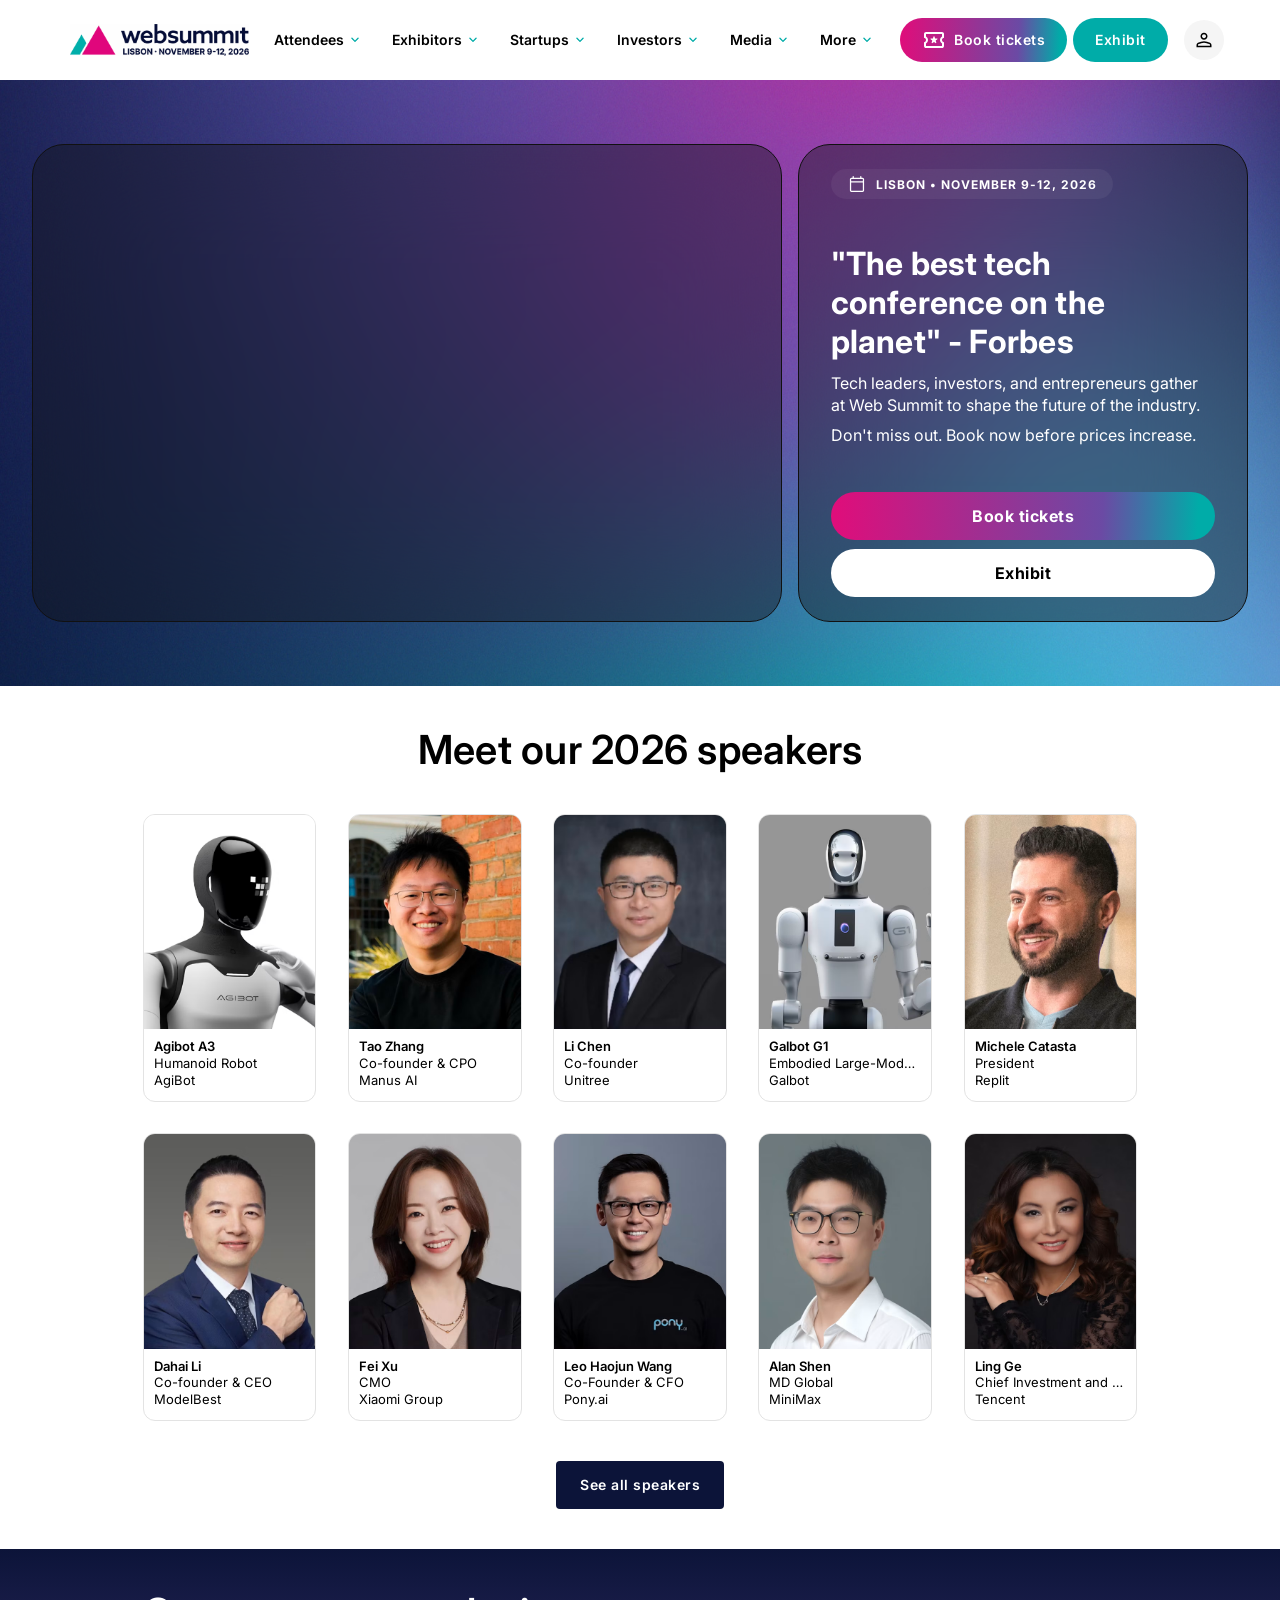
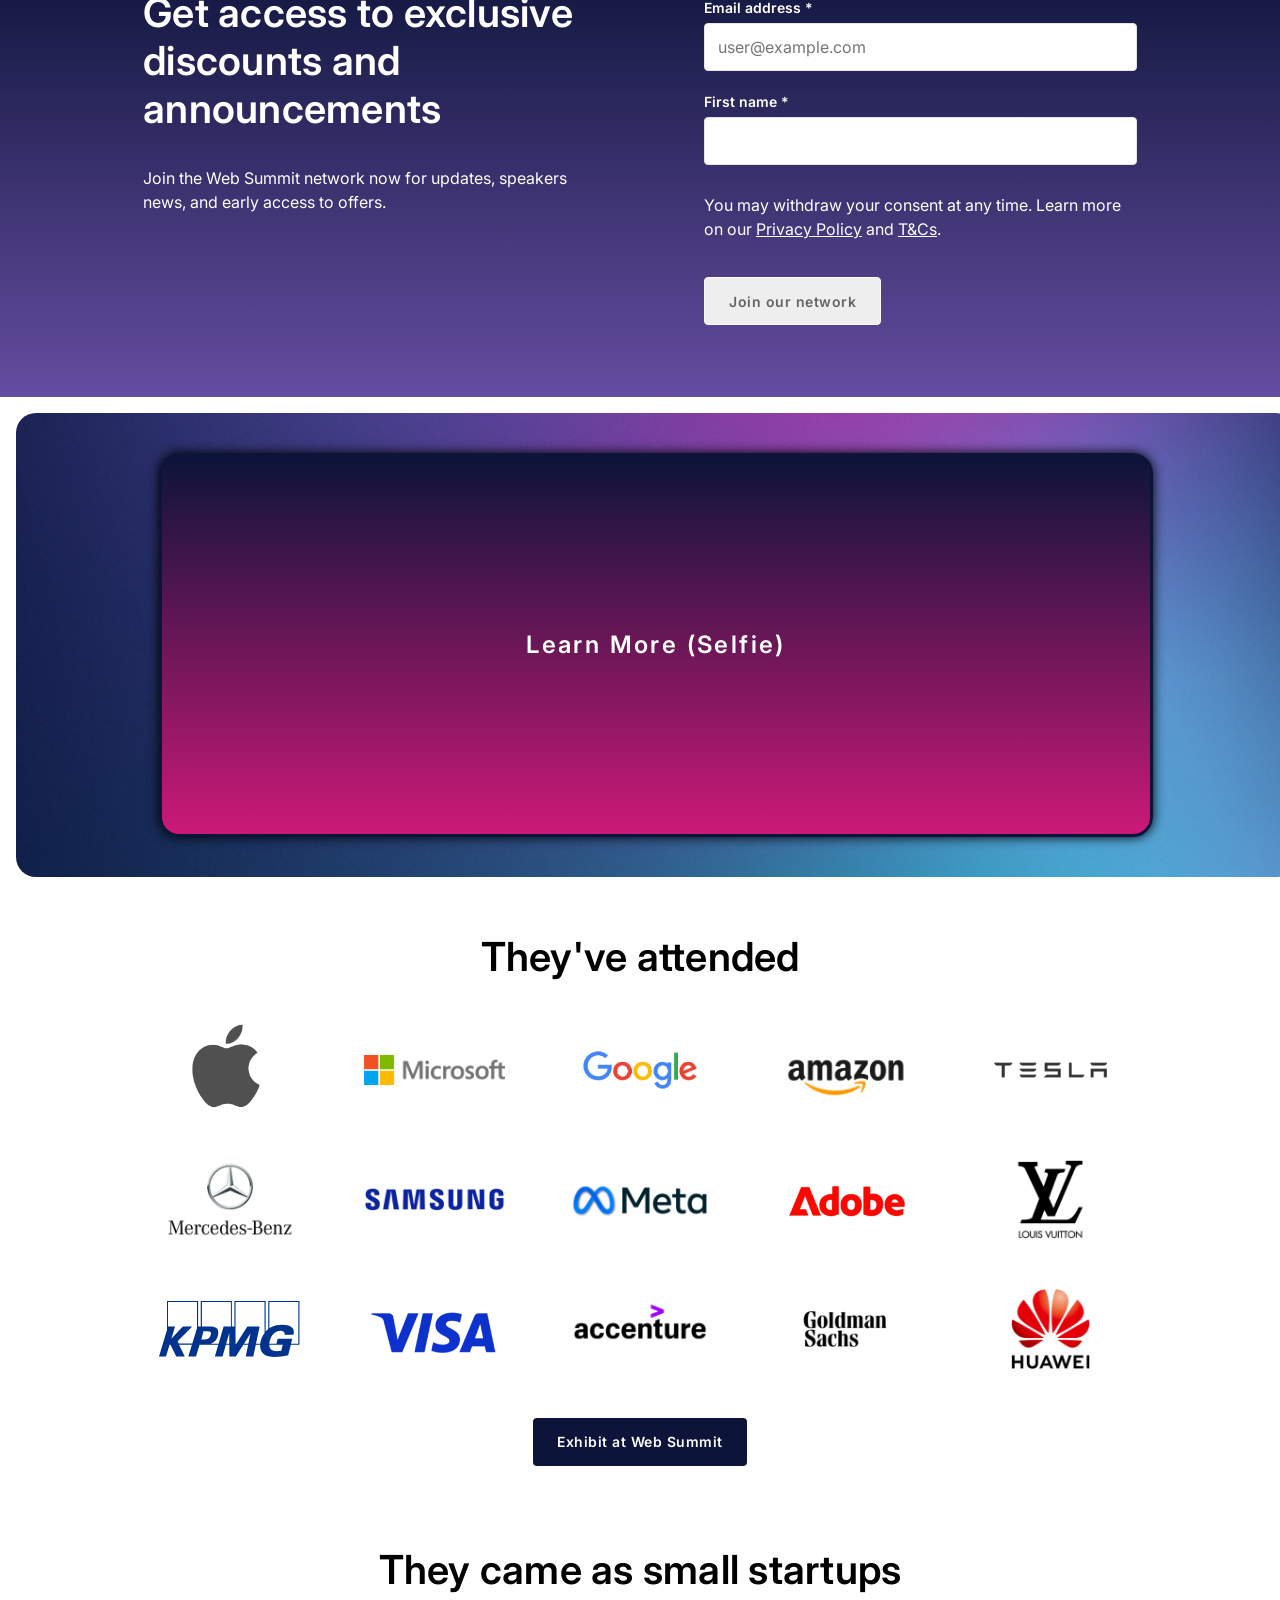
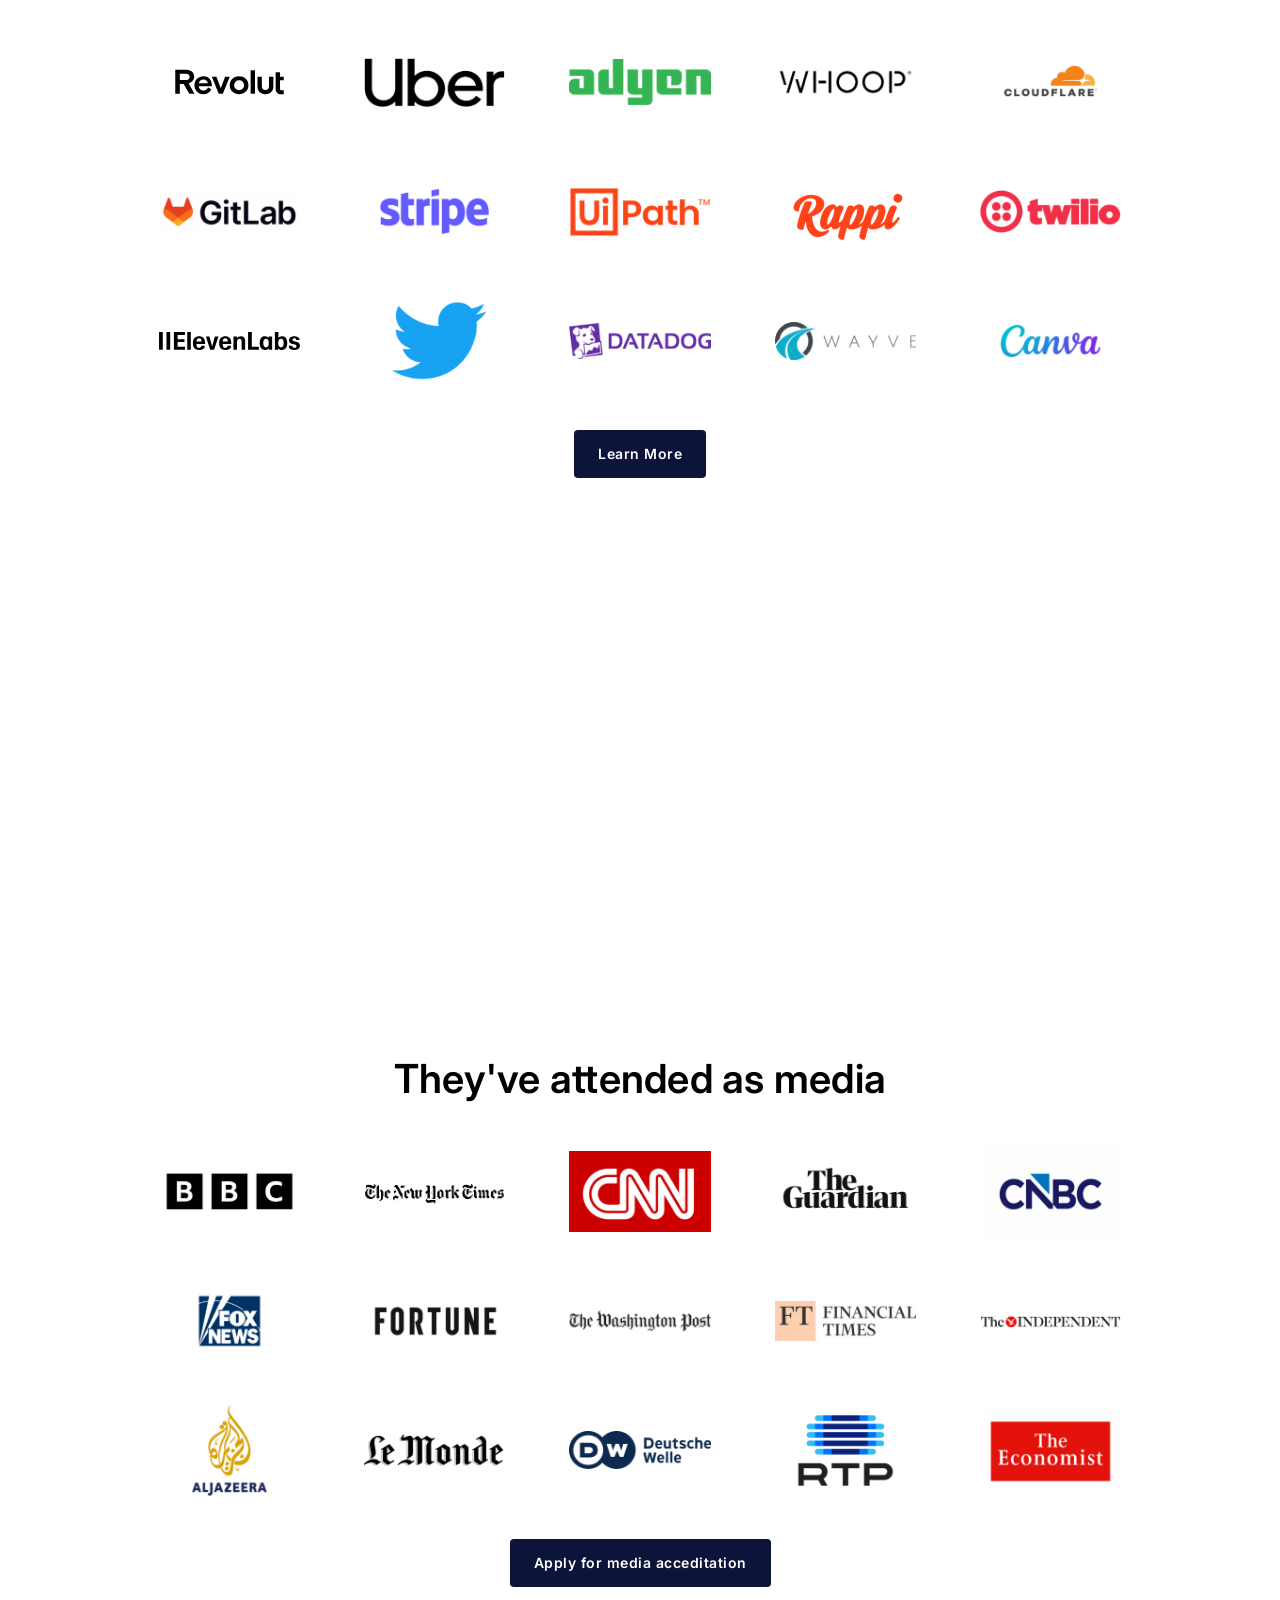
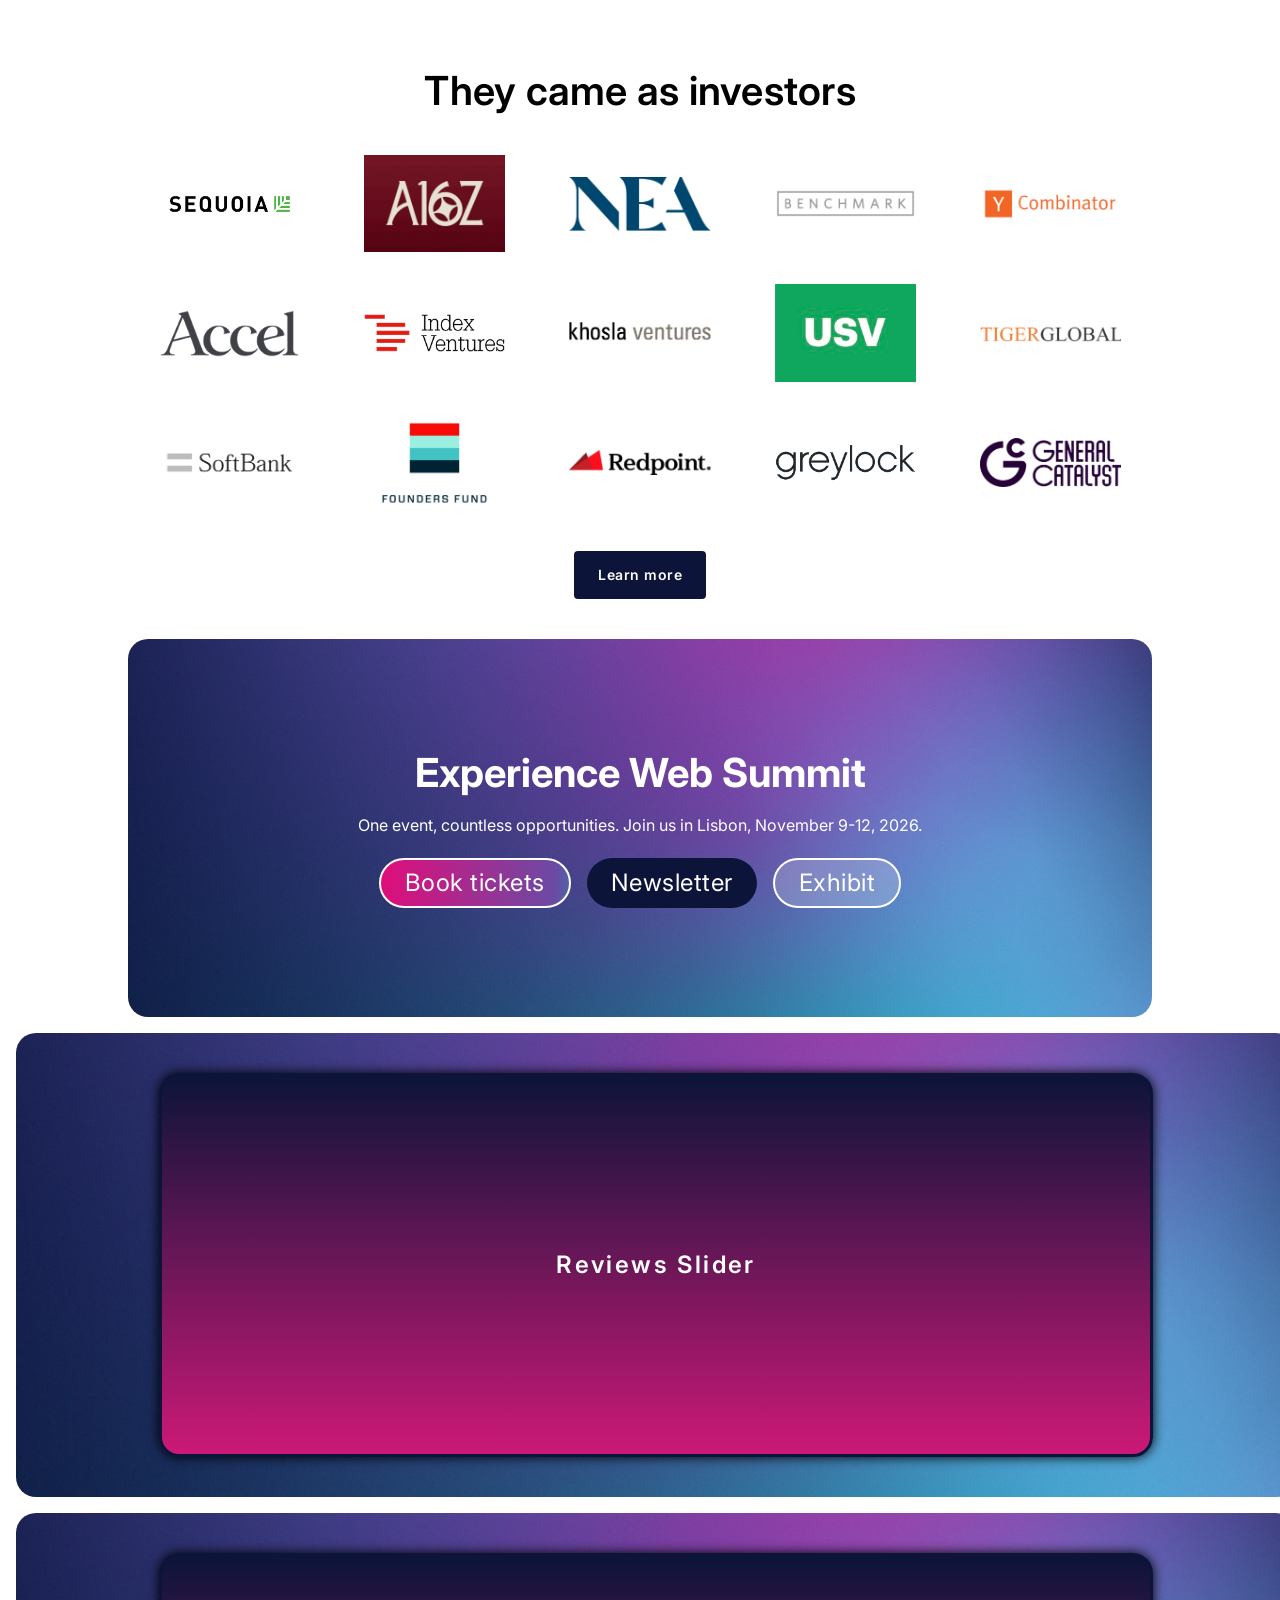
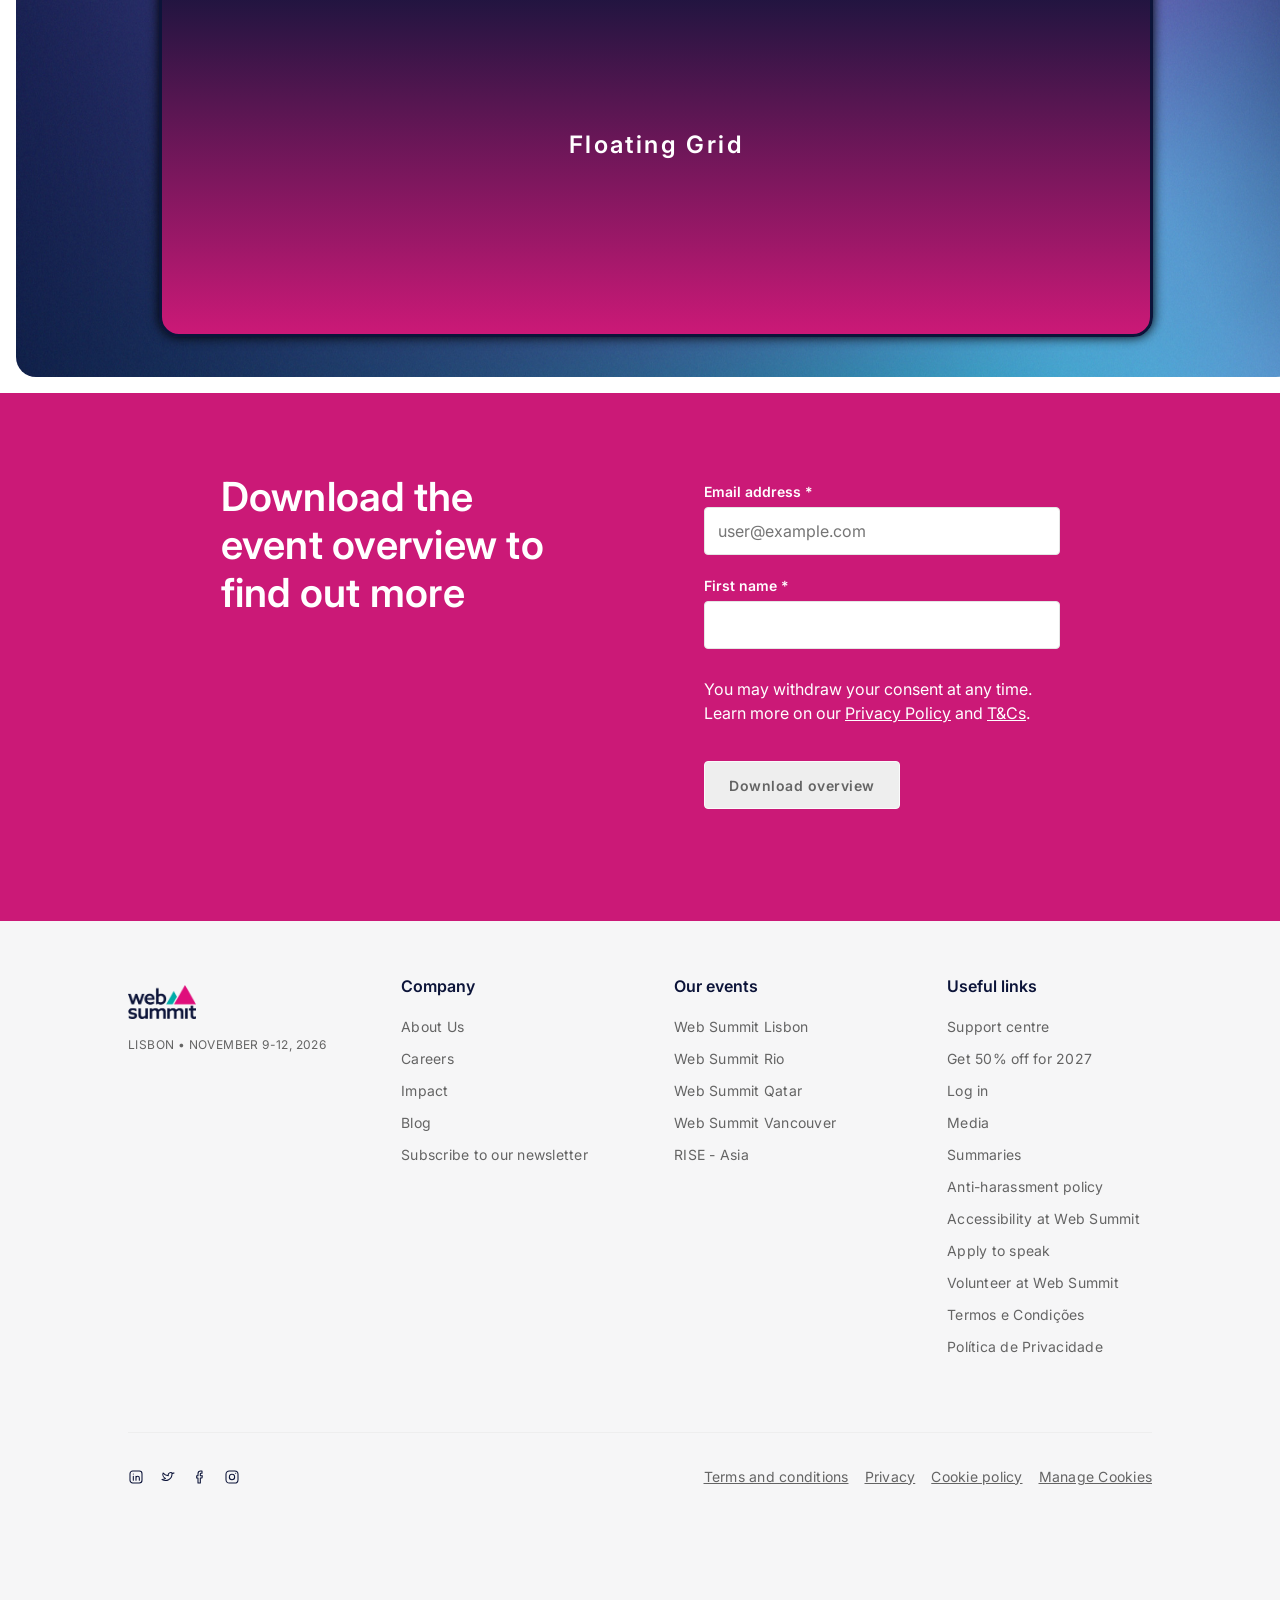
==== commit 3ccccc7e: "fix merge" ====
--- a/index.html
+++ b/index.html
@@ -1177,7 +1177,10 @@
         <!-- News Letter Form 2 -->
         <!-- Same layout as Form 1 (same classes), only the background and texts change -->
         <section id="newsletter-2">
+        <!-- Same layout as Form 1 (same classes), only the background and texts change -->
+        <section id="newsletter-2">
             <div class="section-inner-wrapper">
+                <div class="newsletter-grid">
                 <div class="newsletter-grid">
 
                     <!-- Text -->
--- a/estilos.css
+++ b/estilos.css
@@ -15,6 +15,11 @@
 
     --floating-grid-gradient: linear-gradient(180deg, var(--white) 0%, #00aca8 50%, #cb1977 100%);
     --slider-gradient: linear-gradient(180deg, #0c1439 0%, #cb1977 100%);
+    --form1-gradient: linear-gradient(180deg, #0c1439 0%, #654da0 100%);
+
+    --footer-bg: #f6f6f7;
+    --footer-text: #646464;
+    --footer-line: #eeeeee;
     --form1-gradient: linear-gradient(180deg, #0c1439 0%, #654da0 100%);
 
     --footer-bg: #f6f6f7;
@@ -716,6 +721,12 @@
         background: var(--accent);
     }
 
+    /* News Letter Form 2 */
+    /* Uses all the Form 1 classes below; only the background is different */
+    #newsletter-2{
+        background: var(--accent);
+    }
+
     /* One column on small screens. The second column only appears when
        there is room for two columns of at least 17rem (like the original, ~768px) */
     .newsletter-grid{
@@ -735,7 +746,10 @@
             margin: 0.83em 0;
 
             font-size: 2rem;
+            font-size: 2rem;
             font-weight: 600;
+            line-height: 2.5rem;
+            letter-spacing: 0px;
             line-height: 2.5rem;
             letter-spacing: 0px;
         }
@@ -1094,6 +1108,12 @@
     }
     }
 
+    @media (max-width: 760px){
+        .form-button-wrapper button{
+        width: 100%;
+    }
+    }
+
     /* Brands */
     .brands-grid{
         grid-template-columns: repeat(5, 1fr);
@@ -1133,6 +1153,42 @@
 
     .h1-experience, .h4-experience {
         text-align: center;
+    }
+
+    /* Footer */
+    /* 46.875rem of content + 2rem of side padding (box-sizing: border-box) */
+    .footer-wrapper{
+        max-width: 48.875rem;
+        padding: 4rem 1rem 7rem;
+    }
+
+    /* Three menus side by side, each one a quarter of the width */
+    .footer-menu{
+        width: 25%;
+
+        & h2{
+            margin-top: -0.7rem;
+            margin-bottom: 1.1rem;
+        }
+    }
+
+    /* Icons on the left, legal links on the right */
+    .footer-bottom{
+        display: flex;
+        justify-content: space-between;
+    }
+
+    .footer-social{
+        margin-bottom: 0;
+    }
+
+    /* The 1rem column-gap from mobile keeps the links apart */
+    .footer-legal{
+        align-items: center;
+
+        & a{
+            margin-bottom: 0;
+        }
     }
 
     /* Footer */
@@ -1260,12 +1316,14 @@
         font-size: 2.5rem;
         line-height: 3rem;
         letter-spacing: 0.25px;
+        letter-spacing: 0.25px;
     }
 
     .lorem {
         border-radius: 20px;
         margin: 1rem;
     }
+
 
 }
 /* ============================================================ */
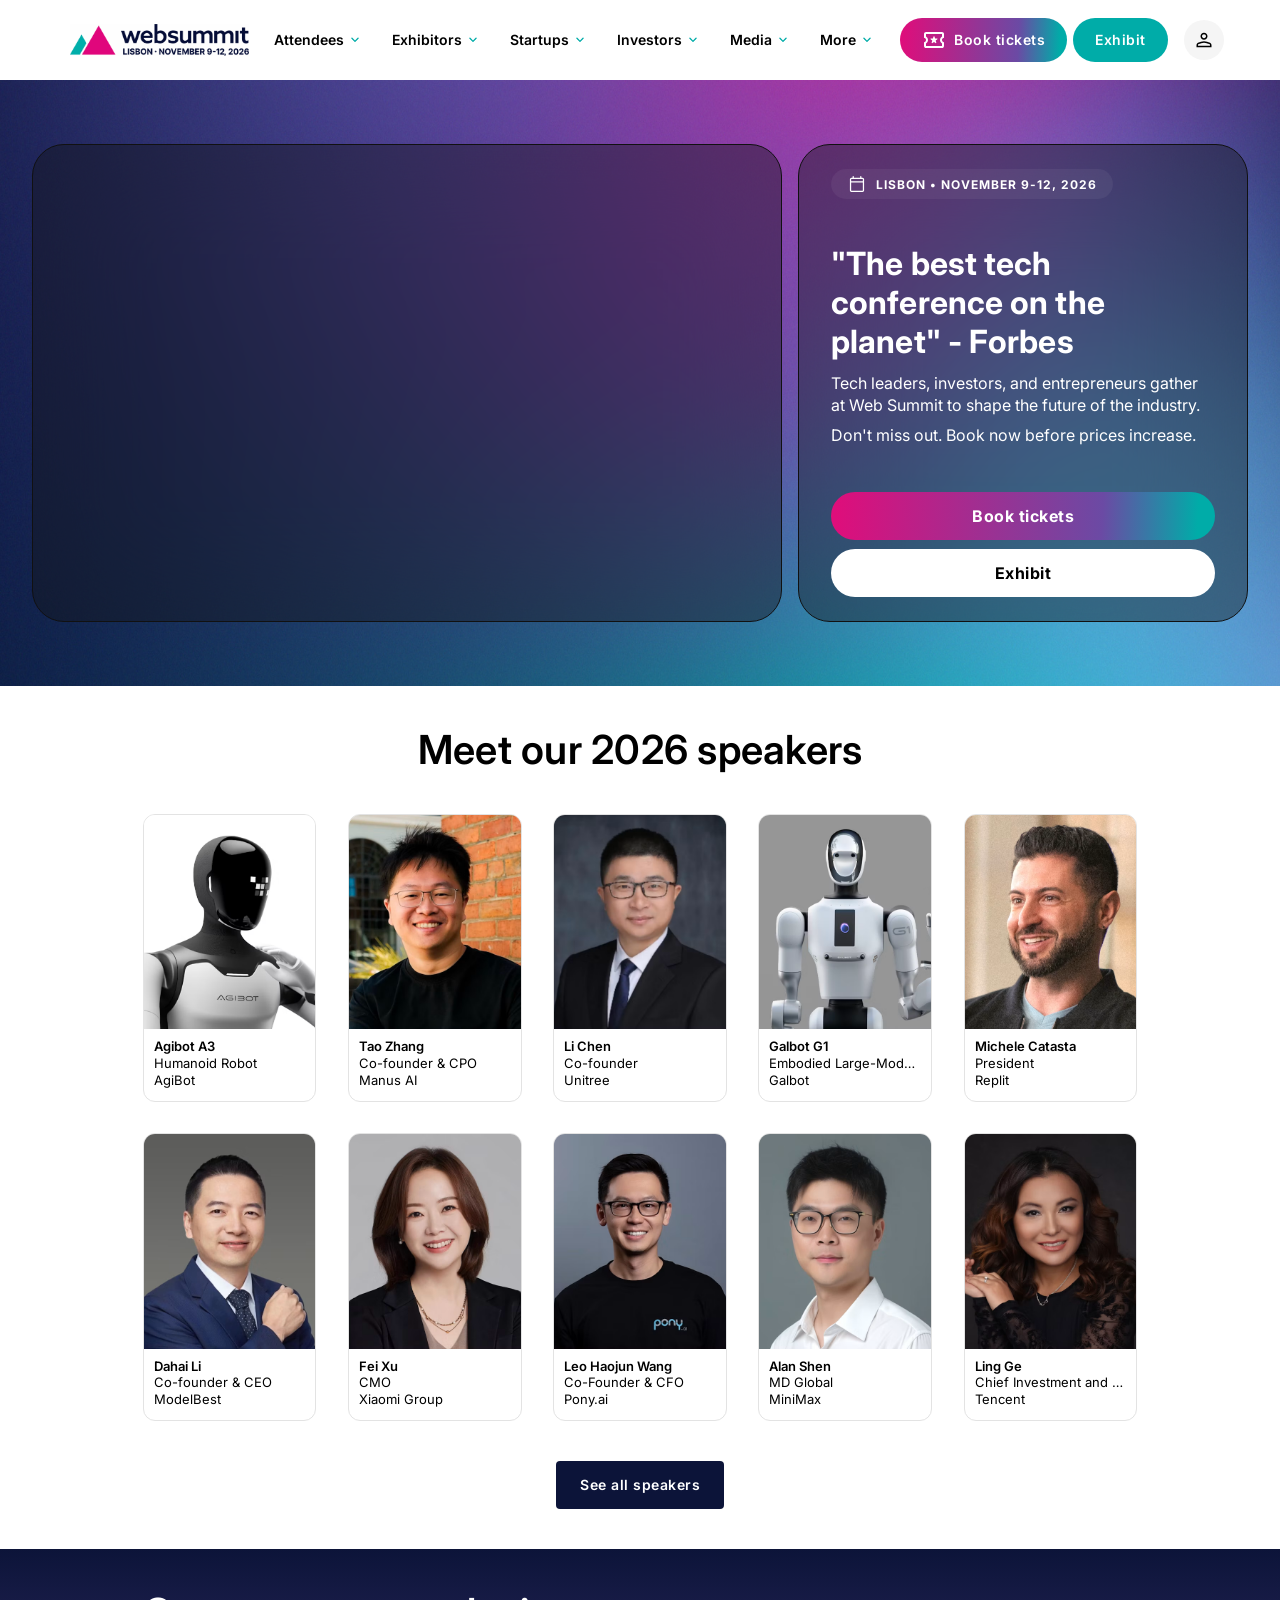
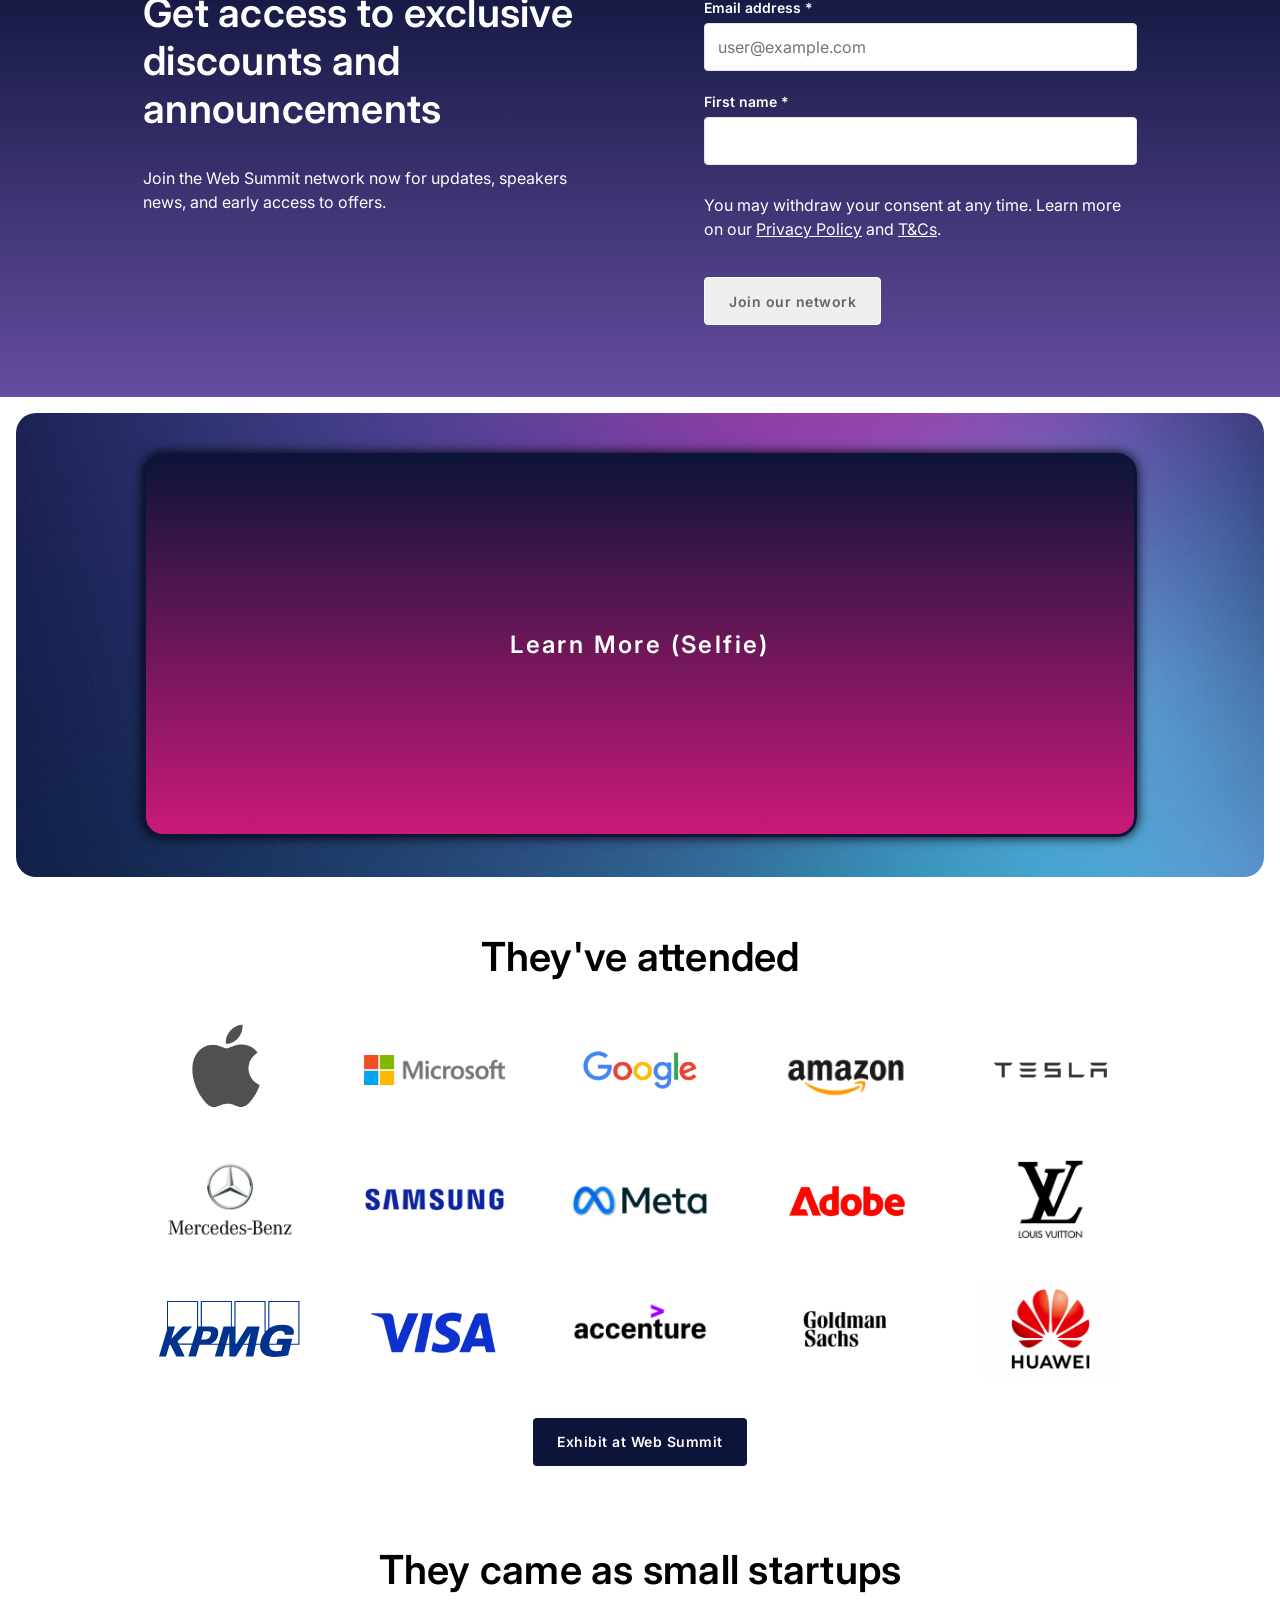
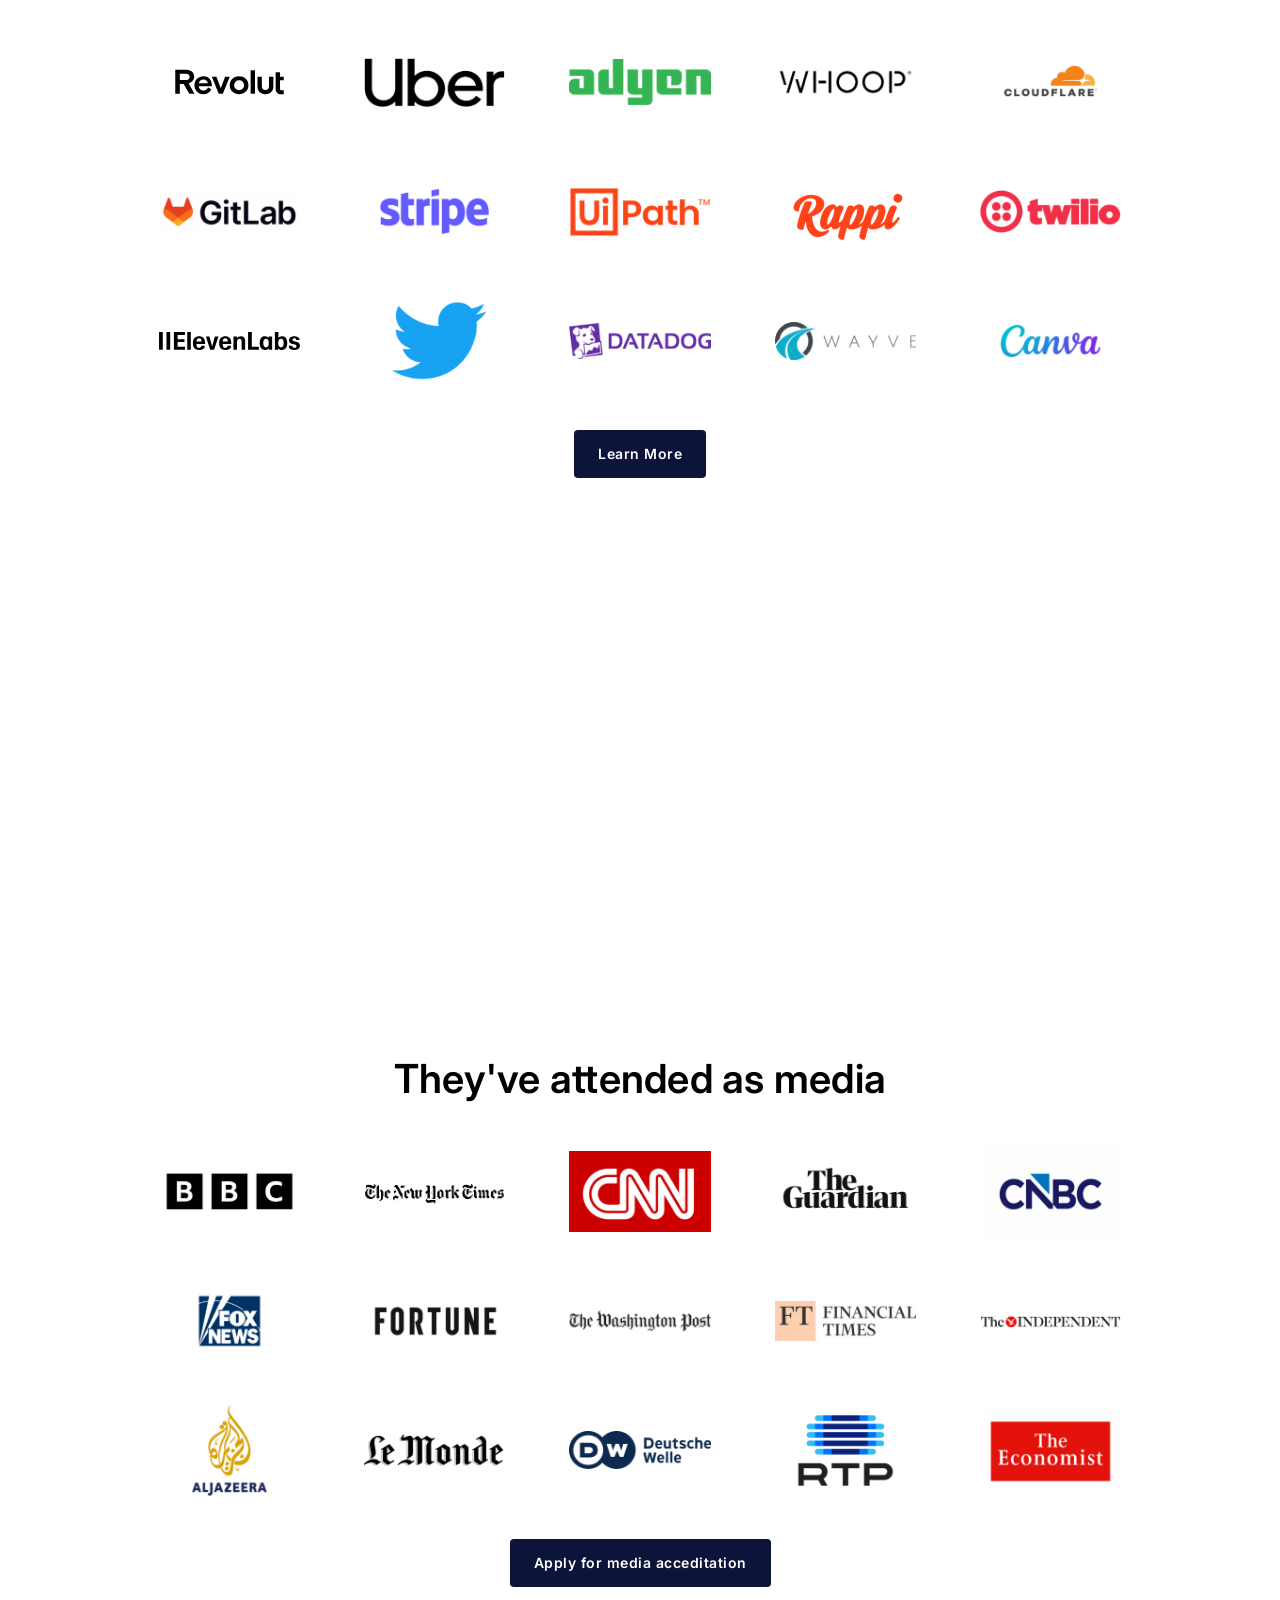
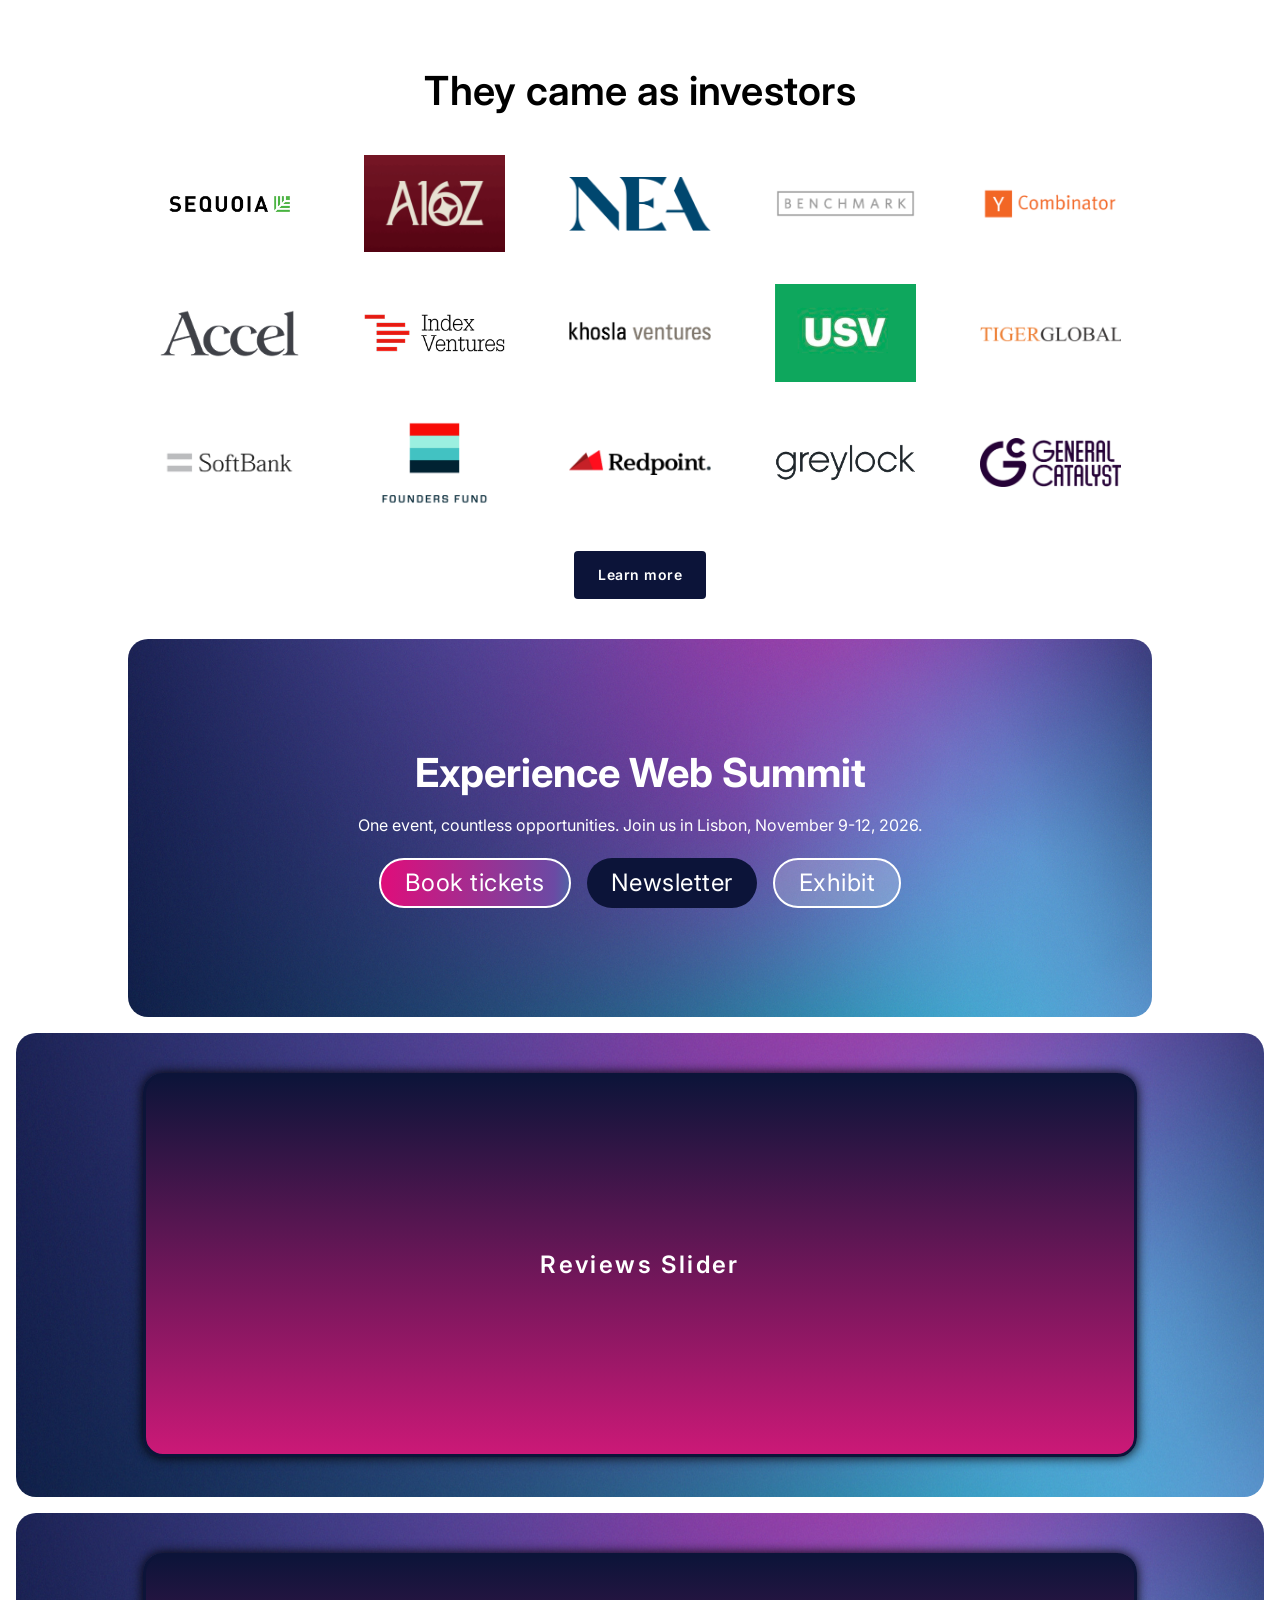
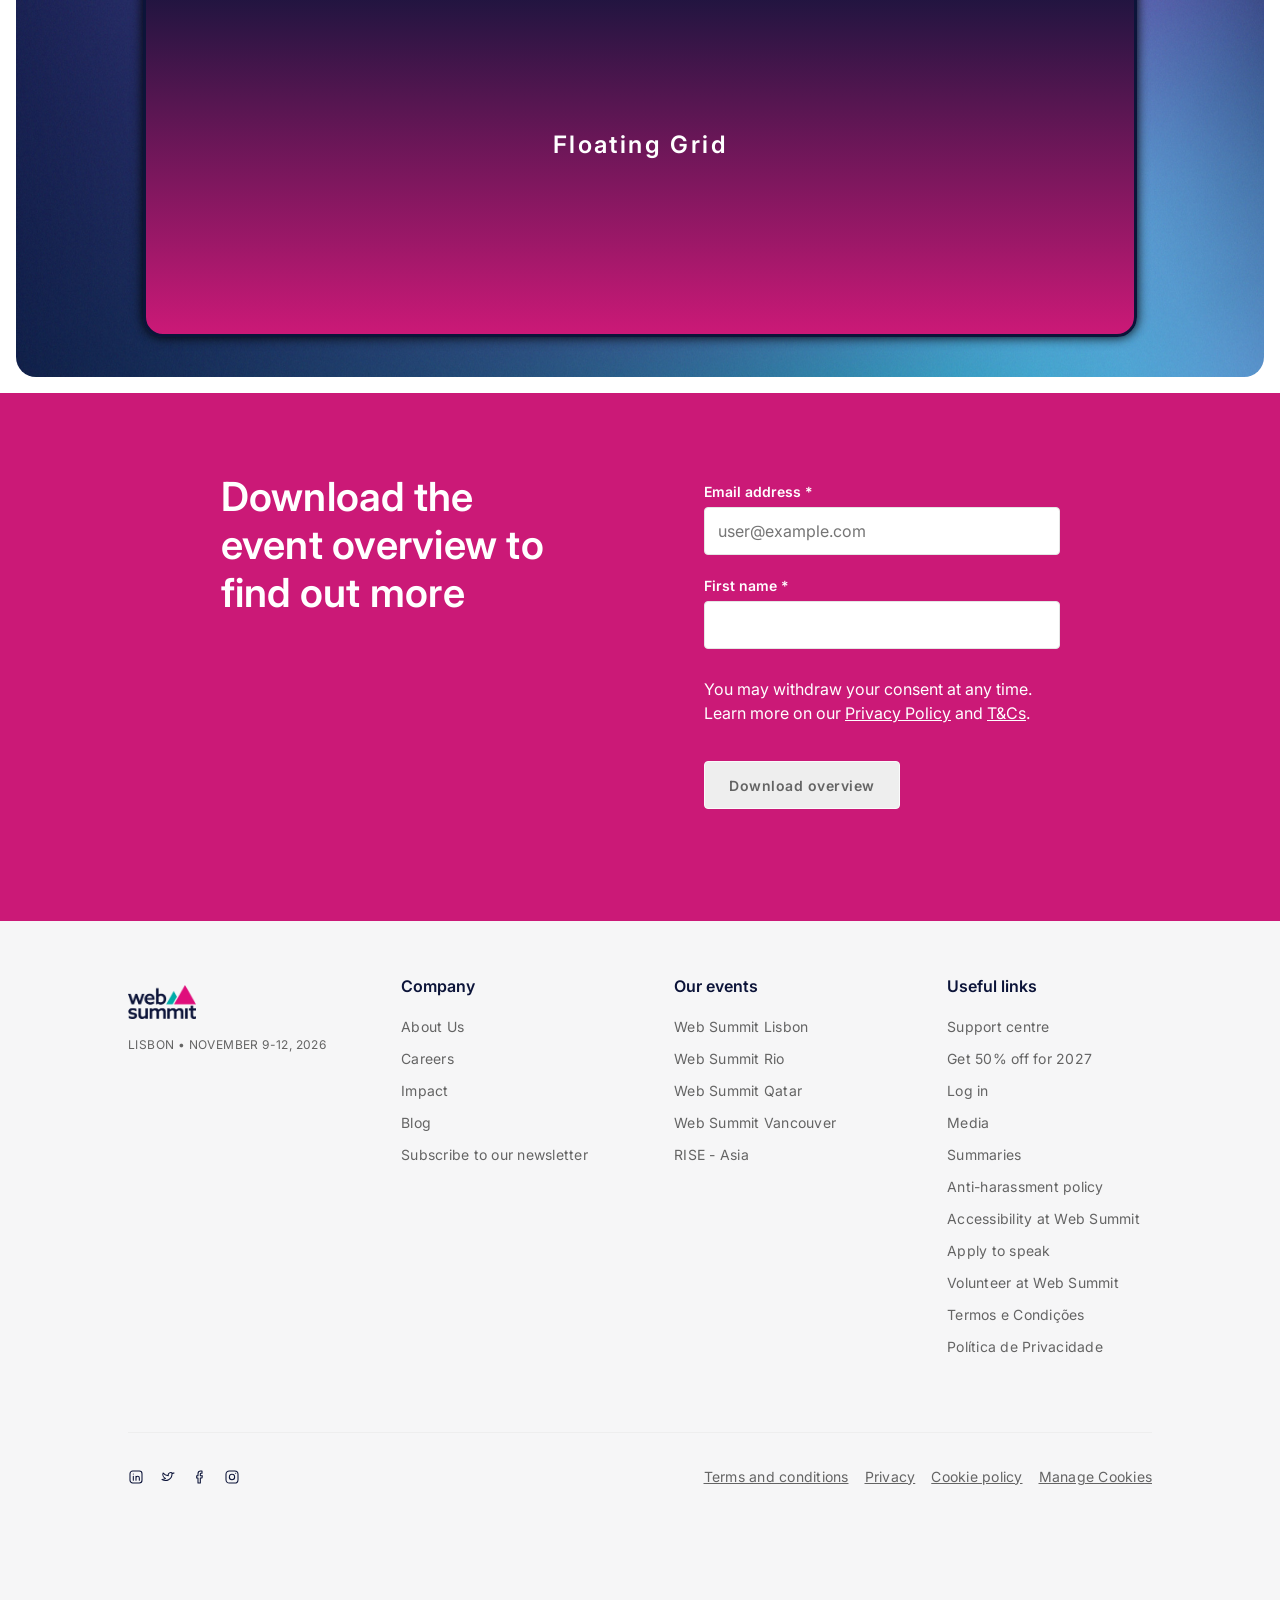
==== commit 853a7172: "Fix na class lorem se quiserem dar uma vista de olhos" ====
--- a/index.html
+++ b/index.html
@@ -1187,7 +1187,7 @@
                     <div class="newsletter-text">
                         <h2>Download the event overview to find out more</h2>
                     </div>
-
+                        
                     <!-- Form -->
                     <!-- ids are different from Form 1: an id can only appear once in the page -->
                     <form class="newsletter-form" action="#">
--- a/estilos.css
+++ b/estilos.css
@@ -1322,6 +1322,8 @@
     .lorem {
         border-radius: 20px;
         margin: 1rem;
+        /* width: 100% + 1rem  As margens eram mais largas que a página. */
+        width: auto;
     }
 
 
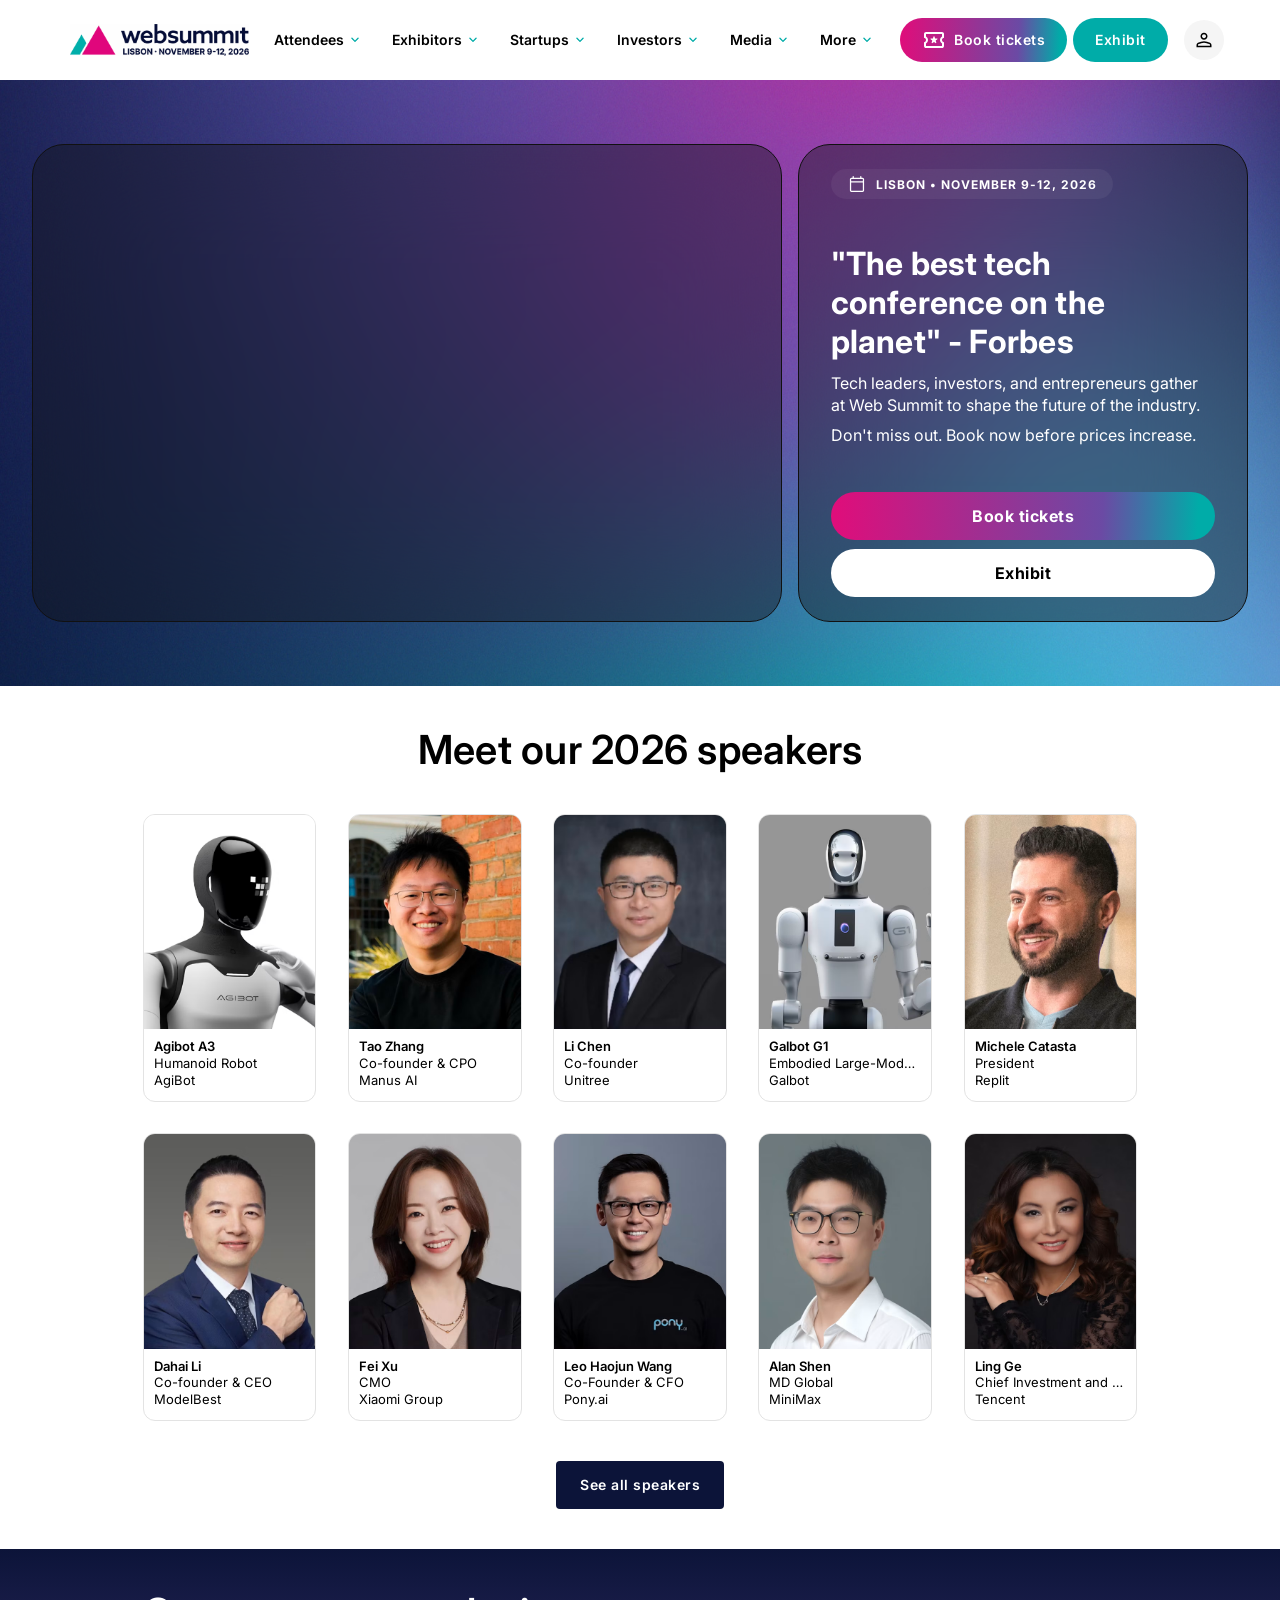
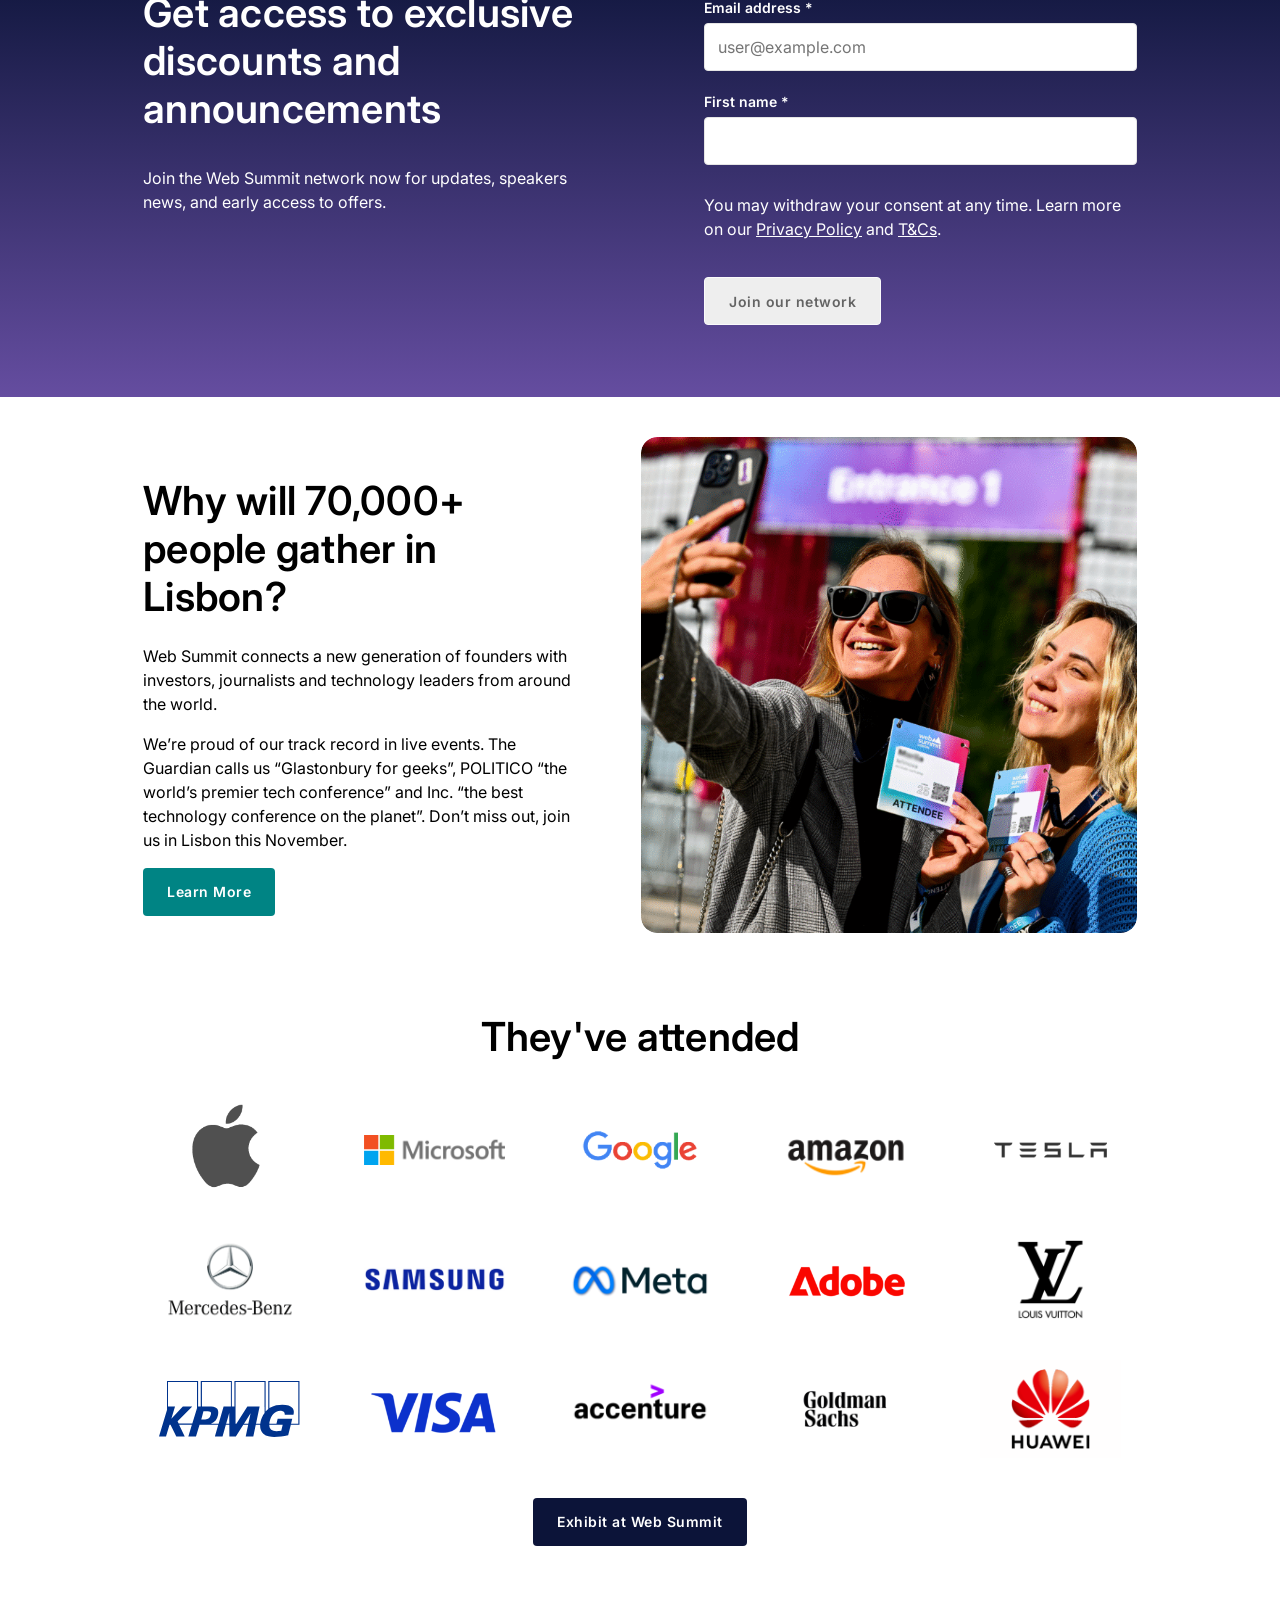
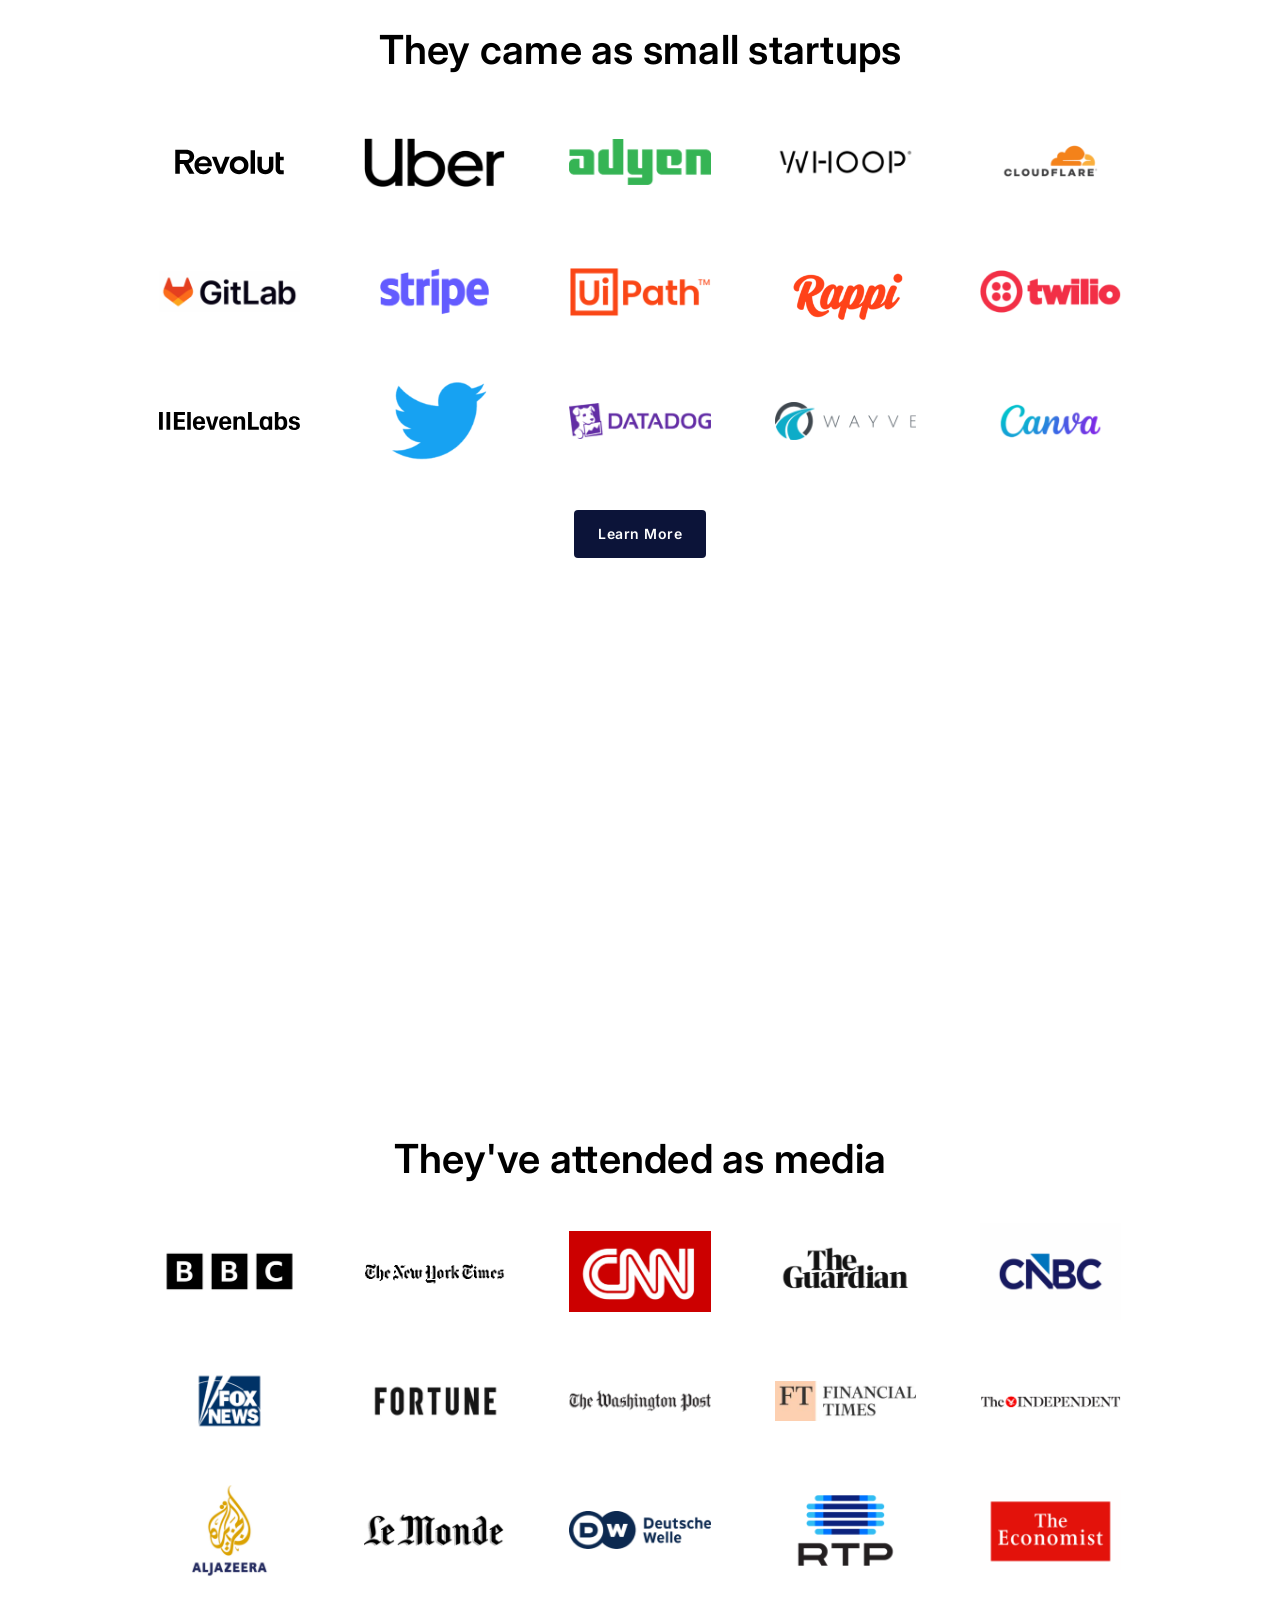
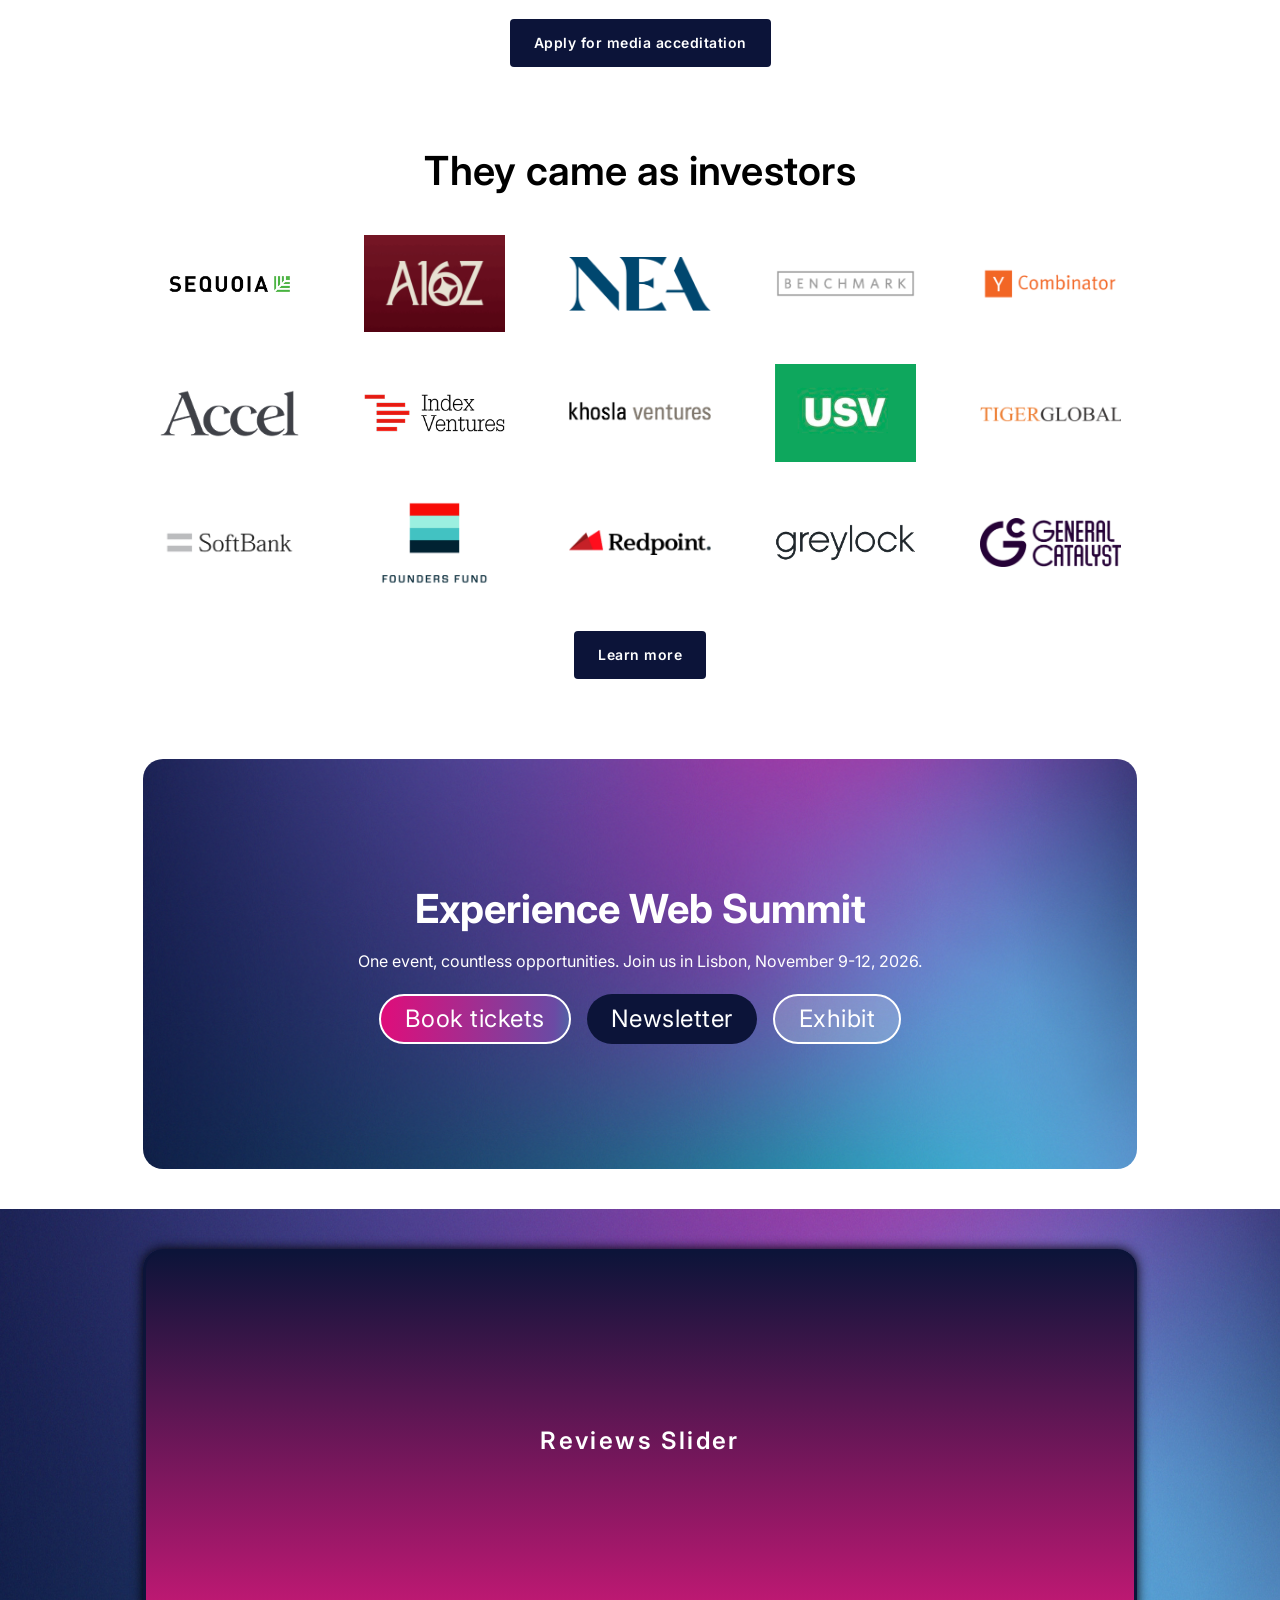
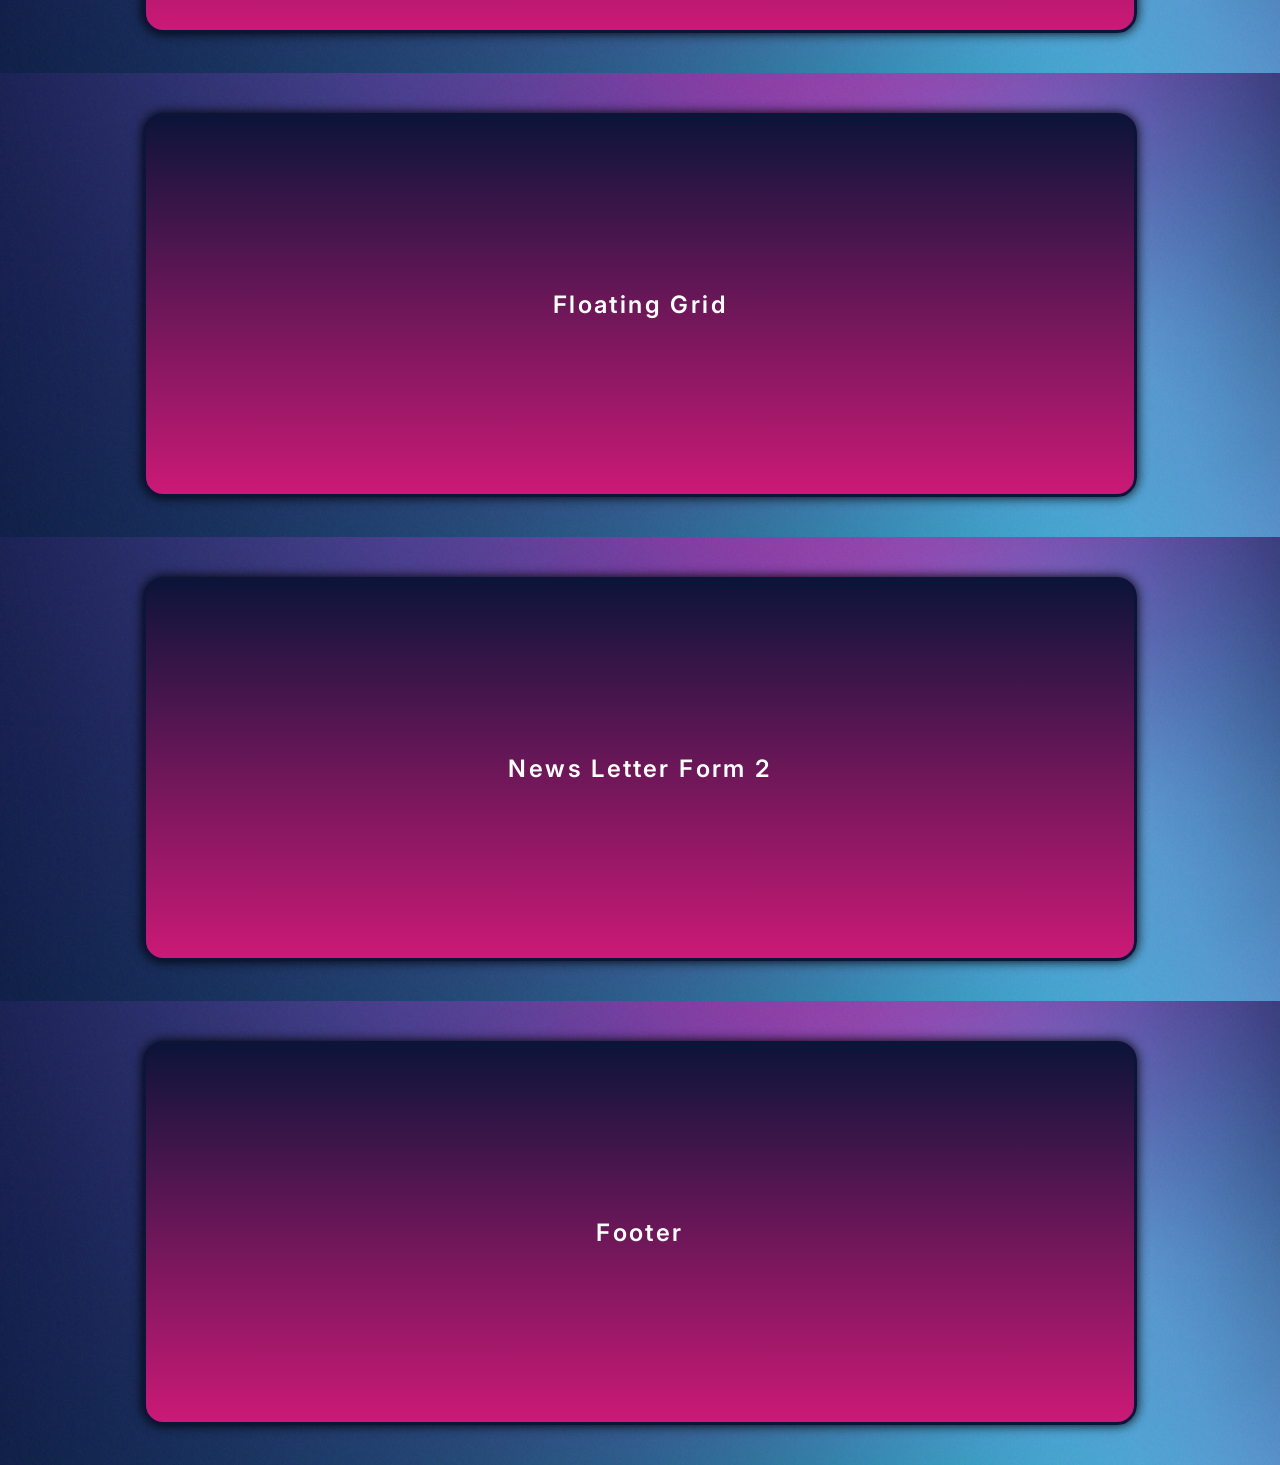
==== commit a759a841: "Selfie - Learn More Section Selfie feita, verificar medidas" ====
--- a/index.html
+++ b/index.html
@@ -755,12 +755,25 @@
         </section>
 
         <!-- Learn More (Selfie) -->
-        <section class="lorem"> <!-- Remover class -->
+        <section>
             <div class="section-inner-wrapper">
-                <!-- Remover -->
-                <span>Learn More (Selfie)</span>
-
-                <!-- Conteudo aqui -->
+                <div class="selfie-wrapper">
+                    <div class="selfie-text-wrapper">
+                        <div class="section-title-wrapper selfie">
+                            <h2 class="h2-selfie">Why will 70,000+ people gather in Lisbon?</h2>
+                        </div>
+
+                        <p>Web Summit connects a new generation of founders with investors, journalists and technology leaders from around the world.</p>
+                        <p>We’re proud of our track record in live events. The Guardian calls us “Glastonbury for geeks”, POLITICO “the world’s premier tech conference” and Inc. “the best technology conference on the planet”. Don’t miss out, join us in Lisbon this November.</p>
+                        <a href="#" class="learn-more-button selfie">Learn More</a>
+
+                    </div>
+                    
+                    <div class="selfie-image-wrapper">
+                        <img src="img/selfie.png" alt="Selfie learn more">
+                    </div>
+
+                </div>
             </div>
         </section>
 
@@ -1144,15 +1157,21 @@
         </section>
 
         <!-- Experience Web Summit -->
-        <div id="experience-section">
-            <h1 class="h1-experience">Experience Web Summit</h1>
-            <h4 class="h4-experience">One event, countless opportunities. Join us in Lisbon, November 9-12, 2026.</h4>
-            <div class="experience-grid">
-                <a href="#" class="experience-button-1">Book tickets</a>
-                <a href="#" class="experience-button-2">Newsletter</a>
-                <a href="#" class="experience-button-3">Exhibit</a>
-            </div>
-        </div>
+        <section id="experience-section">
+            <div class="section-inner-wrapper">
+
+                <div class="experience-content-wrapper">
+                    <h1 class="h1-experience">Experience Web Summit</h1>
+                    <h4 class="h4-experience">One event, countless opportunities. Join us in Lisbon, November 9-12, 2026.</h4>
+                    <div class="experience-button-wrapper">
+                        <a href="#" class="experience-button-1">Book tickets</a>
+                        <a href="#" class="experience-button-2">Newsletter</a>
+                        <a href="#" class="experience-button-3">Exhibit</a>
+                    </div>
+                </div>
+
+            </div>
+        </section>
 
         <!-- Review's Slider -->
         <section class="lorem"> <!-- Remover class --> 
@@ -1175,130 +1194,24 @@
         </section>
 
         <!-- News Letter Form 2 -->
-        <!-- Same layout as Form 1 (same classes), only the background and texts change -->
-        <section id="newsletter-2">
-        <!-- Same layout as Form 1 (same classes), only the background and texts change -->
-        <section id="newsletter-2">
+        <section class="lorem"> <!-- Remover class --> 
             <div class="section-inner-wrapper">
-                <div class="newsletter-grid">
-                <div class="newsletter-grid">
-
-                    <!-- Text -->
-                    <div class="newsletter-text">
-                        <h2>Download the event overview to find out more</h2>
-                    </div>
-                        
-                    <!-- Form -->
-                    <!-- ids are different from Form 1: an id can only appear once in the page -->
-                    <form class="newsletter-form" action="#">
-                        <div class="form-field">
-                            <label for="newsletter-2-email">Email address<span>*</span></label>
-                            <input type="email" id="newsletter-2-email" name="email" placeholder="user@example.com" required>
-                        </div>
-
-                        <div class="form-field">
-                            <label for="newsletter-2-name">First name<span>*</span></label>
-                            <input type="text" id="newsletter-2-name" name="name" required>
-                        </div>
-
-                        <p>
-                            You may withdraw your consent at any time. Learn more on our
-                            <a href="#">Privacy Policy</a> and <a href="#">T&amp;Cs</a>.
-                        </p>
-
-                        <div class="form-button-wrapper">
-                            <button type="submit">Download overview</button>
-                        </div>
-                    </form>
-
-                </div>
+                <!-- Remover -->
+                <span>News Letter Form 2</span>
+
+                <!-- Conteudo aqui -->
+            </div>
+        </section>
+
+        <!-- Footer -->
+        <section class="lorem"> <!-- Remover class --> 
+            <div class="section-inner-wrapper">
+                <!-- Remover -->
+                <span>Footer</span>
+                
+                <!-- Conteudo aqui -->
             </div>
         </section>
     </main>
-
-    <!-- Footer -->
-    <footer id="footer">
-        <div class="footer-wrapper">
-            <!-- Logo + Copyright -->
-            <div class="footer-logo">
-                <a class="footer-logo-link" href="#">
-                    <img src="img/logo-footer.png" alt="">
-                </a>
-                <span>LISBON • NOVEMBER 9-12, 2026</span>
-            </div>
-
-            <!-- Company -->
-            <nav class="footer-menu">
-                <h2>Company</h2>
-                <ul>
-                    <li><a href="#">About Us</a></li>
-                    <li><a href="#">Careers</a></li>
-                    <li><a href="#">Impact</a></li>
-                    <li><a href="#">Blog</a></li>
-                    <li><a href="#">Subscribe to our newsletter</a></li>
-                </ul>
-            </nav>
-
-            <!-- Our Events -->
-            <nav class="footer-menu">
-                <h2>Our events</h2>
-                <ul>
-                    <li><a href="#">Web Summit Lisbon</a></li>
-                    <li><a href="#">Web Summit Rio</a></li>
-                    <li><a href="#">Web Summit Qatar</a></li>
-                    <li><a href="#">Web Summit Vancouver</a></li>
-                    <li><a href="#">RISE - Asia</a></li>
-                </ul>
-            </nav>
-
-            <!-- Useful Links -->
-            <nav class="footer-menu">
-                <h2>Useful links</h2>
-                <ul>
-                    <li><a href="#">Support centre</a></li>
-                    <li><a href="#">Get 50% off for 2027</a></li>
-                    <li><a href="#">Log in</a></li>
-                    <li><a href="#">Media</a></li>
-                    <li><a href="#">Summaries</a></li>
-                    <li><a href="#">Anti-harassment policy</a></li>
-                    <li><a href="#">Accessibility at Web Summit</a></li>
-                    <li><a href="#">Apply to speak</a></li>
-                    <li><a href="#">Volunteer at Web Summit</a></li>
-                    <li><a href="#">Termos e Condições</a></li>
-                    <li><a href="#">Política de Privacidade</a></li>
-                </ul>
-            </nav>
-
-            <!-- Social Icons + Legal Links -->
-            <div class="footer-bottom">
-                <!-- aria-label gives each icon link a name for screen readers -->
-                <nav class="footer-social">
-                    <!-- LinkedIn -->
-                    <a href="#" aria-label="LinkedIn">
-                        <svg xmlns="http://www.w3.org/2000/svg" viewBox="0 0 24 24"><rect x="3" y="3" width="18" height="18" rx="4"/><path d="M8 11v6M8 7.5v.01M12 17v-6M12 13.5a2.5 2.5 0 0 1 5 0V17"/></svg>
-                    </a>
-                    <!-- Twitter -->
-                    <a href="#" aria-label="Twitter">
-                        <svg xmlns="http://www.w3.org/2000/svg" viewBox="0 0 24 24"><path d="M21 6c-.7.4-1.5.6-2.2.7a3.7 3.7 0 0 0-6.4 3.3A10.4 10.4 0 0 1 4.8 6s-2.4 5.5 3.3 8.3A9 9 0 0 1 3 15.8c6.5 3.6 15 0 15-8.6l-.1-.6C19.6 6.4 20.4 6.3 21 6z"/></svg>
-                    </a>
-                    <!-- Facebook -->
-                    <a href="#" aria-label="Facebook">
-                        <svg xmlns="http://www.w3.org/2000/svg" viewBox="0 0 24 24"><path d="M15 3h-2a4 4 0 0 0-4 4v3H7v3.5h2V21h3.5v-7.5H15l.5-3.5h-3V7.5a1 1 0 0 1 1-1H15z"/></svg>
-                    </a>
-                    <!-- Instagram -->
-                    <a href="#" aria-label="Instagram">
-                        <svg xmlns="http://www.w3.org/2000/svg" viewBox="0 0 24 24"><rect x="3" y="3" width="18" height="18" rx="5"/><circle cx="12" cy="12" r="4"/><path d="M17.5 6.5v.01"/></svg>
-                    </a>
-                </nav>
-
-                <nav class="footer-legal">
-                    <a href="#">Terms and conditions</a>
-                    <a href="#">Privacy</a>
-                    <a href="#">Cookie policy</a>
-                    <a href="#">Manage Cookies</a>
-                </nav>
-            </div>
-        </div>
-    </footer>
 </body>
 </html>
--- a/estilos.css
+++ b/estilos.css
@@ -15,16 +15,7 @@
 
     --floating-grid-gradient: linear-gradient(180deg, var(--white) 0%, #00aca8 50%, #cb1977 100%);
     --slider-gradient: linear-gradient(180deg, #0c1439 0%, #cb1977 100%);
-    --form1-gradient: linear-gradient(180deg, #0c1439 0%, #654da0 100%);
-
-    --footer-bg: #f6f6f7;
-    --footer-text: #646464;
-    --footer-line: #eeeeee;
-    --form1-gradient: linear-gradient(180deg, #0c1439 0%, #654da0 100%);
-
-    --footer-bg: #f6f6f7;
-    --footer-text: #646464;
-    --footer-line: #eeeeee;
+    --form1-gradient: linear-gradient(180deg, #0c1439 0%, #654da0 100%)
 }
 
 *{
@@ -40,6 +31,10 @@
     line-height: 1.5rem;
 
     background-color: var(--white);
+}
+
+img {
+    user-select: none;
 }
 
 h1, h2, h3, h4, h5{
@@ -67,6 +62,8 @@
     align-items: center;
     justify-content: center;
 
+    user-select: none;
+
     padding: 10px 22px;
     border-radius: 1.5rem;
     height: 44px;
@@ -78,115 +75,6 @@
     letter-spacing: 0.5px;
 
     & span{ padding-left: 0.5rem;}
-}
-
-.learn-more-button-wrapper{
-    display: flex;
-    justify-content: center;
-    align-items: center;
-
-    margin-top: 40px;
-}
-
-.learn-more-button{
-    display: flex;
-    justify-content: center;
-    align-items: center;
-
-    height: 48px;
-    padding: 1rem 1.5rem;
-
-    width: 100%;
-
-    border-radius: 0.25rem;
-    background: var(--btn-learn-more);
-
-    color: var(--white);
-    letter-spacing: 0.5px;
-    font-size: 0.875rem;
-    font-weight: 600;
-}
-
-#experience-section {
-    background: url(./img/hero-bg.jpg);
-    background-size: cover;
-    background-position: center;
-
-
-    justify-content: center;
-    align-items: center;
-
-    min-height: 23.625rem;
-    padding: 2.5rem 2rem;
-}
-
-.h1-experience {
-    line-height: normal;
-    text-align: left;
-    text-wrap: balance;
-    
-    font-size: 2.5rem;
-
-    margin-bottom: 1rem;
-    margin-top: 0px;
-    
-    color: var(--white);
-}
-
-.h4-experience {
-    margin-top: 0;
-    color: var(--white);
-    font-weight: 400;
-    padding-bottom: 1.33rem;
-}
-
-.experience-grid {
-    display: flex;
-    flex-direction: column;
-    gap: 1.5rem;
-}
-
-.experience-button-1, .experience-button-2, .experience-button-3 {
-    display: flex;
-    justify-content: center;
-    align-items: center;
-
-    font-size: 1.5rem;
-    height: 3.125rem;
-    padding: 1rem 1.5rem;
-    gap: 1.5rem;
-
-    width: 100%;
-
-    border-radius: 10rem;
-    border: 2px solid var(--white);
-    background: var(--btn-learn-more);
-    background: rgba(255, 255, 255, 0.2);
-
-    color: var(--white);
-    letter-spacing: 0.5px;
-    font-size: 1rem;
-    font-weight: 400;
-
-    transition: 0.3s;
-}
-
-.experience-button-1{
-    background: linear-gradient(93.2deg, rgb(222, 14, 123) 1.57%, rgb(107, 74, 164) 70.53%, rgb(0, 172, 168) 95.39%) 0% 0% / 130% 130%;
-}
-
-.experience-button-2 {
-    background: var(--btn-learn-more);
-    border: 0;
-    &:hover {
-        background-color:rgb(6,11,36);
-    }
-}
-
-.experience-button-3 {
-    &:hover {
-        background: rgba(255, 255, 255, 0.1);
-    }
 }
 
 .gradient{
@@ -259,6 +147,7 @@
     }
 
     .nav-menu-desktop{
+        user-select: none;
         display: none;
     }
 
@@ -509,6 +398,15 @@
             font-weight: 600;
             line-height: 2.25rem;
             letter-spacing: 0.25px;
+        }
+    }
+
+    .section-title-wrapper.selfie{
+        padding: 0;
+
+        & h2 {
+            text-align: left;
+
         }
     }
 
@@ -715,18 +613,6 @@
         background: var(--form1-gradient);
     }
 
-    /* News Letter Form 2 */
-    /* Uses all the Form 1 classes below; only the background is different */
-    #newsletter-2{
-        background: var(--accent);
-    }
-
-    /* News Letter Form 2 */
-    /* Uses all the Form 1 classes below; only the background is different */
-    #newsletter-2{
-        background: var(--accent);
-    }
-
     /* One column on small screens. The second column only appears when
        there is room for two columns of at least 17rem (like the original, ~768px) */
     .newsletter-grid{
@@ -745,13 +631,10 @@
         & h2{
             margin: 0.83em 0;
 
-            font-size: 2rem;
-            font-size: 2rem;
+            font-size: 1.75rem;
             font-weight: 600;
-            line-height: 2.5rem;
-            letter-spacing: 0px;
-            line-height: 2.5rem;
-            letter-spacing: 0px;
+            line-height: 2.25rem;
+            letter-spacing: 0.25px;
         }
 
         & p{ margin: 1rem 0; }
@@ -771,6 +654,7 @@
             }
         }
     }
+
 
     /* Label + input */
     .form-field{
@@ -904,142 +788,250 @@
         }
     }
 
-    /* #Experience-section {
-        border-radius: 20px;
-        margin: 1rem;
+
+    /* Selfie */
+    .selfie-wrapper{
+        display: flex;
+        flex-direction: column;
+    }
+
+    .selfie-wrapper{
+        display: grid;
+    }
+
+    .selfie-text-wrapper{
+        
+
+        align-self: center;
+    }
+
+    .h2-selfie{
+        
+        font-size: 1.75rem;
+        font-weight: 600;
+
+        letter-spacing: 0px;
+        line-height: 2.25rem;
+
+        margin-top: 1.4525rem;
+        margin-bottom: 1.4525rem;
+    }
+
+    .learn-more-button-wrapper{
+        display: flex;
+        justify-content: center;
+        align-items: center;
+
+        margin-top: 40px;
+    }
+
+    .p-selfie {
+        line-height: 1.5rem;
+        letter-spacing: 0px;
+    }
+
+    .learn-more-button{
+        display: flex;
+        justify-content: center;
+        align-items: center;
+
+        height: 48px;
+        padding: 1rem 1.5rem;
+
+        width: 100%;
+
+        border-radius: 0.25rem;
+        background: var(--btn-learn-more);
+
+        color: var(--white);
+        letter-spacing: 0.5px;
+        font-size: 0.875rem;
+        font-weight: 600;
+
+        &.selfie{
+            &:hover{
+                background-color: rgb(4, 97, 91);
+            }
+
+            background-color: #008484;
+            transition: 0.25s ease-out;
+
+            margin-bottom: 4rem;
+        }
+
+        color: var(--white);
+        letter-spacing: 0.5px;
+        font-size: 0.875rem;
+        font-weight: 600;
+    }
+
+    .selfie-image-wrapper {
+        & img {
+            width: 17.5625rem;
+            height: 17.5625rem;
+            object-fit: cover;
+            border-radius: 1rem;
+            justify-self: center;
+        }
+
+        /* overflow: hidden; */
+        display: inline-block;
+        position: relative;
+        text-align: center;
+        width: 100%;
+        
+            
+        
+
+    }
+
+
+
+
+
+    /* .selfie-grid {
+        display: flex;
+        flex-direction: column;
+        gap: 2rem; //tava comentado 
+        margin: 0 auto;
+        max-width: 100%;
+        border-radius: 1rem; 
+        overflow: hidden;   
     } */
 
-
-    /* Footer */
-    #footer{
-        background: var(--footer-bg);
-    }
-
-    /* Flex + wrap: the logo takes a full row and the menus share the rows below */
-    .footer-wrapper{
-        display: flex;
-        flex-wrap: wrap;
-        justify-content: space-between;
-
-        padding: 2rem 1rem 5rem;
-        margin: 0 auto;
-    }
-
-    .footer-logo{
+    /* .selfie-grid-item {
         width: 100%;
-        margin-bottom: 4rem;
-
-        /* Only the copyright, not the spans inside the logo */
-        & > span{
-            display: block;
-
-            font-size: 0.75rem;
-            line-height: 1rem;
-            letter-spacing: 0.4px;
-            color: var(--footer-text);
-        }
-    }
-
-    /* "web" + triangles on the first line, "summit" on the second */
-    .footer-logo-link{
-        display: inline-flex;
+        padding: 0;
+
+        &.selfie-text-col {
+            display: flex;
+            flex-direction: column;
+            align-items: flex-start;
+            gap: 1rem;
+            padding: 1.5rem;
+
+            & h2 {
+                font-size: 1.75rem;
+                line-height: 2.25rem;
+                font-weight: 600;
+                color: #111;
+            }
+
+            & p {
+                margin: 0;
+                color: #444;
+                font-size: 1rem;
+            }
+        }
+
+        &.selfie-img-col {
+            border-radius: 1rem;
+            overflow: hidden;
+            
+            & img {
+                width: 100%;
+                height: auto;
+                display: block;
+                object-fit: cover;
+            }
+        }
+    } */
+
+
+    /* Experience */
+    #experience-section{
+        padding: 40px 0;
+
+        & .section-inner-wrapper{
+            padding: 0;
+        }
+    }
+
+    .experience-content-wrapper{
+        display: flex;
         flex-direction: column;
-
-        font-size: 1.25rem;
-        font-weight: 800;
-        line-height: 1.0625rem;
-        letter-spacing: -0.5px;
-        color: var(--primary);
-
-        & img{
-            margin-top: 2.75rem;
-            margin-bottom:1.1rem; 
-            width: auto;
-            height: 2.125rem;
-        }
-    }
-
-    /* Two menus per row on mobile */
-    .footer-menu{
-        width: 50%;
-
-        & h2{
-            margin-bottom: 1.625rem;
-
-            font-size: 1rem;
-            font-weight: 600;
-            line-height: 1.5rem;
-            color: var(--primary);
-        }
-
-        & ul{
-            padding: 0 0.5rem 4rem 0;
-        }
-
-        & li{
-            margin-bottom: 0.625rem;
-        }
-
-        & a{
-            &:hover{ text-decoration: underline; }
-
-            /* flex = the link box is only as tall as its own line-height (no extra line gap) */
-            display: flex;
-
-            font-size: 0.875rem;
-            line-height: 1.375rem;
-            letter-spacing: 0.25px;
-            color: var(--footer-text);
-        }
-    }
-
-    /* Social icons and legal links, separated by a thin line */
-    .footer-bottom{
+        align-items: center;
+        justify-content: center;
+
+        box-sizing: content-box;
+
+        background: url(./img/hero-bg.jpg);
+        background-size: cover;
+        background-position: center;
+
+        align-items: center;
+
+        min-height: 23.625rem;
+        padding: 2.5rem 2rem;   
+
+        color: var(--white);
+    }
+
+    .h1-experience {
+        line-height: normal;
+        text-align: left;
+        text-wrap: balance;
+        
+        font-size: 2.5rem;
+
+        margin-bottom: 1rem;
+        margin-top: 0px;
+    }
+
+    .h4-experience {
+        margin-top: 0px;
+        font-weight: 400;
+        padding-bottom: 1.33rem;
+    }
+
+    .experience-button-wrapper {
+        display: flex;
+        flex-direction: column;
+        gap: 1.5rem;
         width: 100%;
-        padding: 2rem 0;
-        border-top: 1px solid var(--footer-line);
-    }
-
-    .footer-social{
-        display: flex;
-        gap: 1rem;
-        margin-bottom: 0.5rem;
-
-        & a{
-            display: flex;
-            align-items: center;
-            height: 1.5rem;
-        }
-
-        & svg{
-            width: 1rem;
-            height: 1rem;
-
-            fill: none;
-            stroke: var(--primary);
-            stroke-width: 1.6;
-            stroke-linecap: round;
-            stroke-linejoin: round;
-        }
-    }
-
-    /* One row spread across the width; on very narrow screens it wraps to a second line */
-    .footer-legal{
-        display: flex;
-        flex-wrap: wrap;
-        justify-content: space-between;
-        column-gap: 1rem;
-
-        & a{
-            margin-bottom: 0.25rem;
-
-            font-size: 0.875rem;
-            line-height: 1.375rem;
-            letter-spacing: 0.25px;
-            text-decoration: underline;
-            color: var(--footer-text);
-        }
-    }
+    }
+
+    .experience-button-1, .experience-button-2, .experience-button-3 {
+        display: flex;
+        justify-content: center;
+        align-items: center;
+
+        font-size: 1.5rem;
+        height: 3.125rem;
+        padding: 1rem 1.5rem;
+
+        border-radius: 2rem;
+        border: 2px solid var(--white);
+        background: var(--btn-learn-more);
+        background: rgba(255, 255, 255, 0.2);
+
+        color: var(--white);
+        letter-spacing: 0.5px;
+        font-size: 1rem;
+        font-weight: 400;
+
+        transition: 0.3s;
+    }
+
+    .experience-button-1{
+        background: linear-gradient(93.2deg, rgb(222, 14, 123) 1.57%, rgb(107, 74, 164) 70.53%, rgb(0, 172, 168) 95.39%) 0% 0% / 130% 130%;
+    }
+
+    .experience-button-2 {
+        &:hover {
+            background-color:rgb(6,11,36);
+        }
+
+        background: var(--btn-learn-more);
+        border: 0;
+    }
+
+    .experience-button-3 {
+        &:hover {
+            background: rgba(255, 255, 255, 0.1);
+        }
+    }
+
 }
 
 /* ============================================================ */
@@ -1059,12 +1051,6 @@
         & img { margin-left: 0.875rem; }
     }
     
-    /* Experience */
-    .experience-grid {
-        margin-right: 0.9375rem;
-        margin-left: 0.9375rem;
-    }
-
 
     /* Main Body */
     .section-title-wrapper{
@@ -1074,6 +1060,12 @@
         }
     }
 
+    .section-title-wrapper.selfie{
+        & h2 {
+            text-align: left;
+        }
+    }
+
     /* Hero Section */
     #hero-video-wrapper{
         height: 348px;
@@ -1102,18 +1094,6 @@
         width: auto;
     }
 
-    @media (max-width: 760px){
-        .form-button-wrapper button{
-        width: 100%;
-    }
-    }
-
-    @media (max-width: 760px){
-        .form-button-wrapper button{
-        width: 100%;
-    }
-    }
-
     /* Brands */
     .brands-grid{
         grid-template-columns: repeat(5, 1fr);
@@ -1129,21 +1109,33 @@
         }
     }
 
-    #experience-section {
-        display: flex;
-        flex-direction: column;
+    /* Selfie */
+    .learn-more-button.selfie{
+
+            display: inline-flex;
+            width: auto;
+    }
+
+    /* Experience */
+    #experience-section{
+        padding: 40px 0;
+
+        & .section-inner-wrapper{
+            padding: 0 0.9375rem;
+        }
+    }
+
+    .experience-content-wrapper{
+        border-radius: 20px;
         padding: 1rem 2rem;
-        border-radius: 20px;
-        margin-right: 0.9375rem;
-        margin-left: 0.9375rem;
-
-    }
-
-    .experience-grid {
-        align-items: center;
+    }
+
+    .experience-button-wrapper {
         flex-direction: row;
+        gap: 1rem;
+
+        align-items: center;
         justify-content: center;
-        gap: 1rem;
     }
 
     .experience-button-1, .experience-button-2, .experience-button-3 {
@@ -1153,78 +1145,6 @@
 
     .h1-experience, .h4-experience {
         text-align: center;
-    }
-
-    /* Footer */
-    /* 46.875rem of content + 2rem of side padding (box-sizing: border-box) */
-    .footer-wrapper{
-        max-width: 48.875rem;
-        padding: 4rem 1rem 7rem;
-    }
-
-    /* Three menus side by side, each one a quarter of the width */
-    .footer-menu{
-        width: 25%;
-
-        & h2{
-            margin-top: -0.7rem;
-            margin-bottom: 1.1rem;
-        }
-    }
-
-    /* Icons on the left, legal links on the right */
-    .footer-bottom{
-        display: flex;
-        justify-content: space-between;
-    }
-
-    .footer-social{
-        margin-bottom: 0;
-    }
-
-    /* The 1rem column-gap from mobile keeps the links apart */
-    .footer-legal{
-        align-items: center;
-
-        & a{
-            margin-bottom: 0;
-        }
-    }
-
-    /* Footer */
-    /* 46.875rem of content + 2rem of side padding (box-sizing: border-box) */
-    .footer-wrapper{
-        max-width: 48.875rem;
-        padding: 4rem 1rem 7rem;
-    }
-
-    /* Three menus side by side, each one a quarter of the width */
-    .footer-menu{
-        width: 25%;
-
-        & h2{
-            margin-top: -0.7rem;
-            margin-bottom: 1.1rem;
-        }
-    }
-
-    /* Icons on the left, legal links on the right */
-    .footer-bottom{
-        display: flex;
-        justify-content: space-between;
-    }
-
-    .footer-social{
-        margin-bottom: 0;
-    }
-
-    /* The 1rem column-gap from mobile keeps the links apart */
-    .footer-legal{
-        align-items: center;
-
-        & a{
-            margin-bottom: 0;
-        }
     }
 }
 /* ============================================================ */
@@ -1291,6 +1211,18 @@
         #hero-info-text{
             padding: 2.8125rem 0; /* 45px */
         }
+    
+    /* Titles */
+    /* IMPORTANTE - TROQUEI VALORES */
+    .section-title-wrapper h2{
+        font-size: 2.5rem;
+        letter-spacing: 0.25px;
+        line-height: 3rem;
+
+        /* font-size: 2rem;
+        letter-spacing: 0px;
+        line-height: 2.5rem; */
+    }
 
     /* Speakers */
     #speakers-title-wrapper h2{
@@ -1304,7 +1236,13 @@
     }
      
     .learn-more-button{
-        width:auto;
+        width: auto;
+
+        &.selfie{
+            /* width: auto; */
+            display: inline-flex;
+            width: auto;
+        }
     }
 
     /* News Letter Form 1 */
@@ -1315,17 +1253,60 @@
     .newsletter-text h2{
         font-size: 2.5rem;
         line-height: 3rem;
-        letter-spacing: 0.25px;
-        letter-spacing: 0.25px;
-    }
-
-    .lorem {
-        border-radius: 20px;
-        margin: 1rem;
-        /* width: 100% + 1rem  As margens eram mais largas que a página. */
-        width: auto;
-    }
-
+    }    
+
+    .selfie-wrapper{
+        display: grid;
+        /*DEU FIX NA WIDTH DA IMAGEM, É SUPOSTO SER FIXA E O TEXTO É QUE AUMENTA*/
+        grid-template-columns: 2fr 1fr;
+
+
+        flex-direction: row;
+        gap: 4rem;
+
+    }
+
+    .selfie-image-wrapper{
+        position: relative;
+        width: 31rem;
+        height: 31rem;
+
+        border-radius: 1rem;
+
+
+        overflow: hidden;
+
+        img {
+            width: 100%;
+            height: 100%;
+            object-fit: cover;
+            /* justify-self: center; */
+        }
+    }
+
+    .learn-more-button.selfie {
+        margin-bottom: 0;
+    }
+
+    /* .selfie-grid {
+        display: flex;
+        flex-direction: row;
+        align-items: center;
+        gap: 4rem;
+    } */
+
+
+    /* .selfie-grid-item {
+        flex: 1; 
+    }
+
+    .selfie-grid-item.selfie-img-col img {
+        width: 100%;
+        height: auto;
+        object-fit: cover;
+    } */
+
+    
 
 }
 /* ============================================================ */
@@ -1550,33 +1531,10 @@
     }
 
     /* Experience Web Summit */
-    #experience-section {
-        width: 64rem;
+    /* #experience-section {
+        max-width: 64rem;
         margin: 0 auto;
-    }
-
-    /* Footer */
-    .footer-wrapper{
-        max-width: 66rem;
-    }
-
-    /* The logo joins the menus on the same row: 4 columns of 20% */
-    .footer-logo{
-        width: 20%;
-    }
-
-    .footer-logo-link{
-        margin-top: 0;
-
-        & img{
-            margin-top: 0px;
-        }
-    }
-
-    .footer-menu{
-        width: 20%;
-    }
+    } */
     
-
 }
 /* ============================================================ */
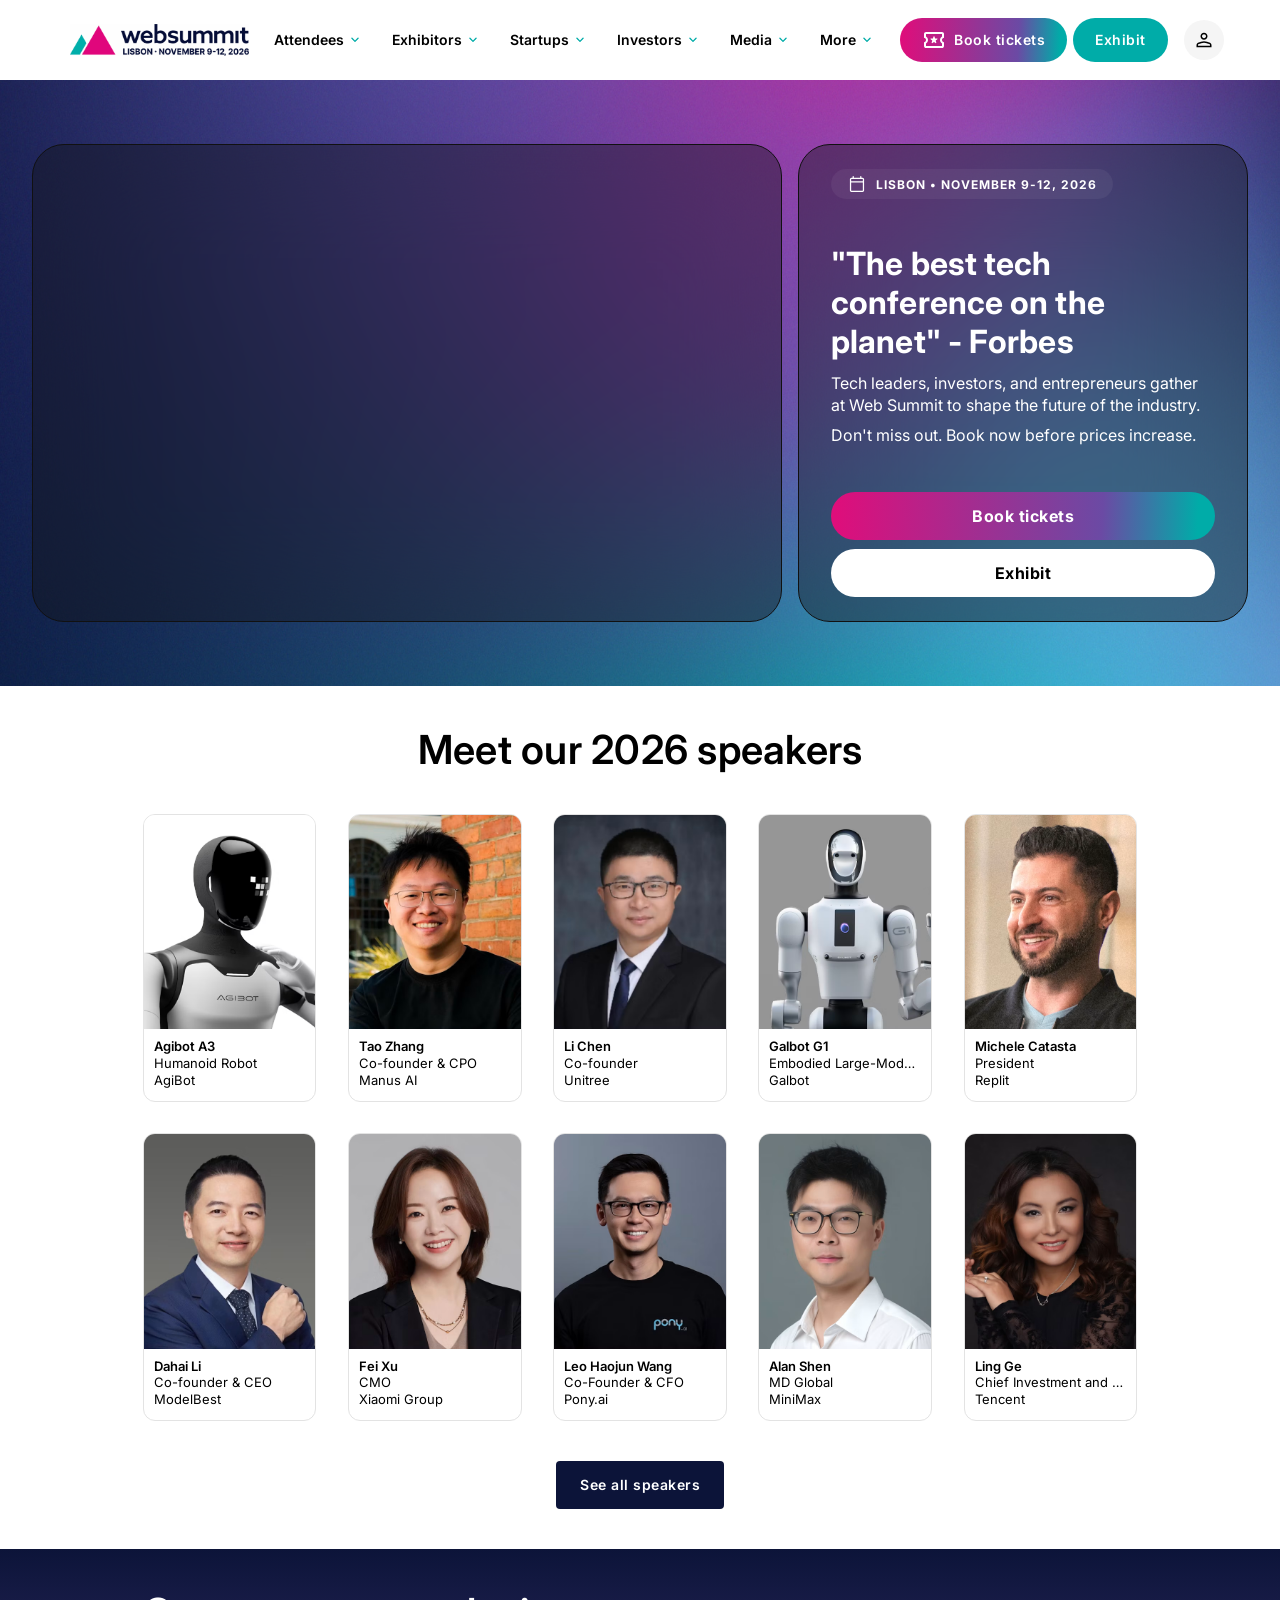
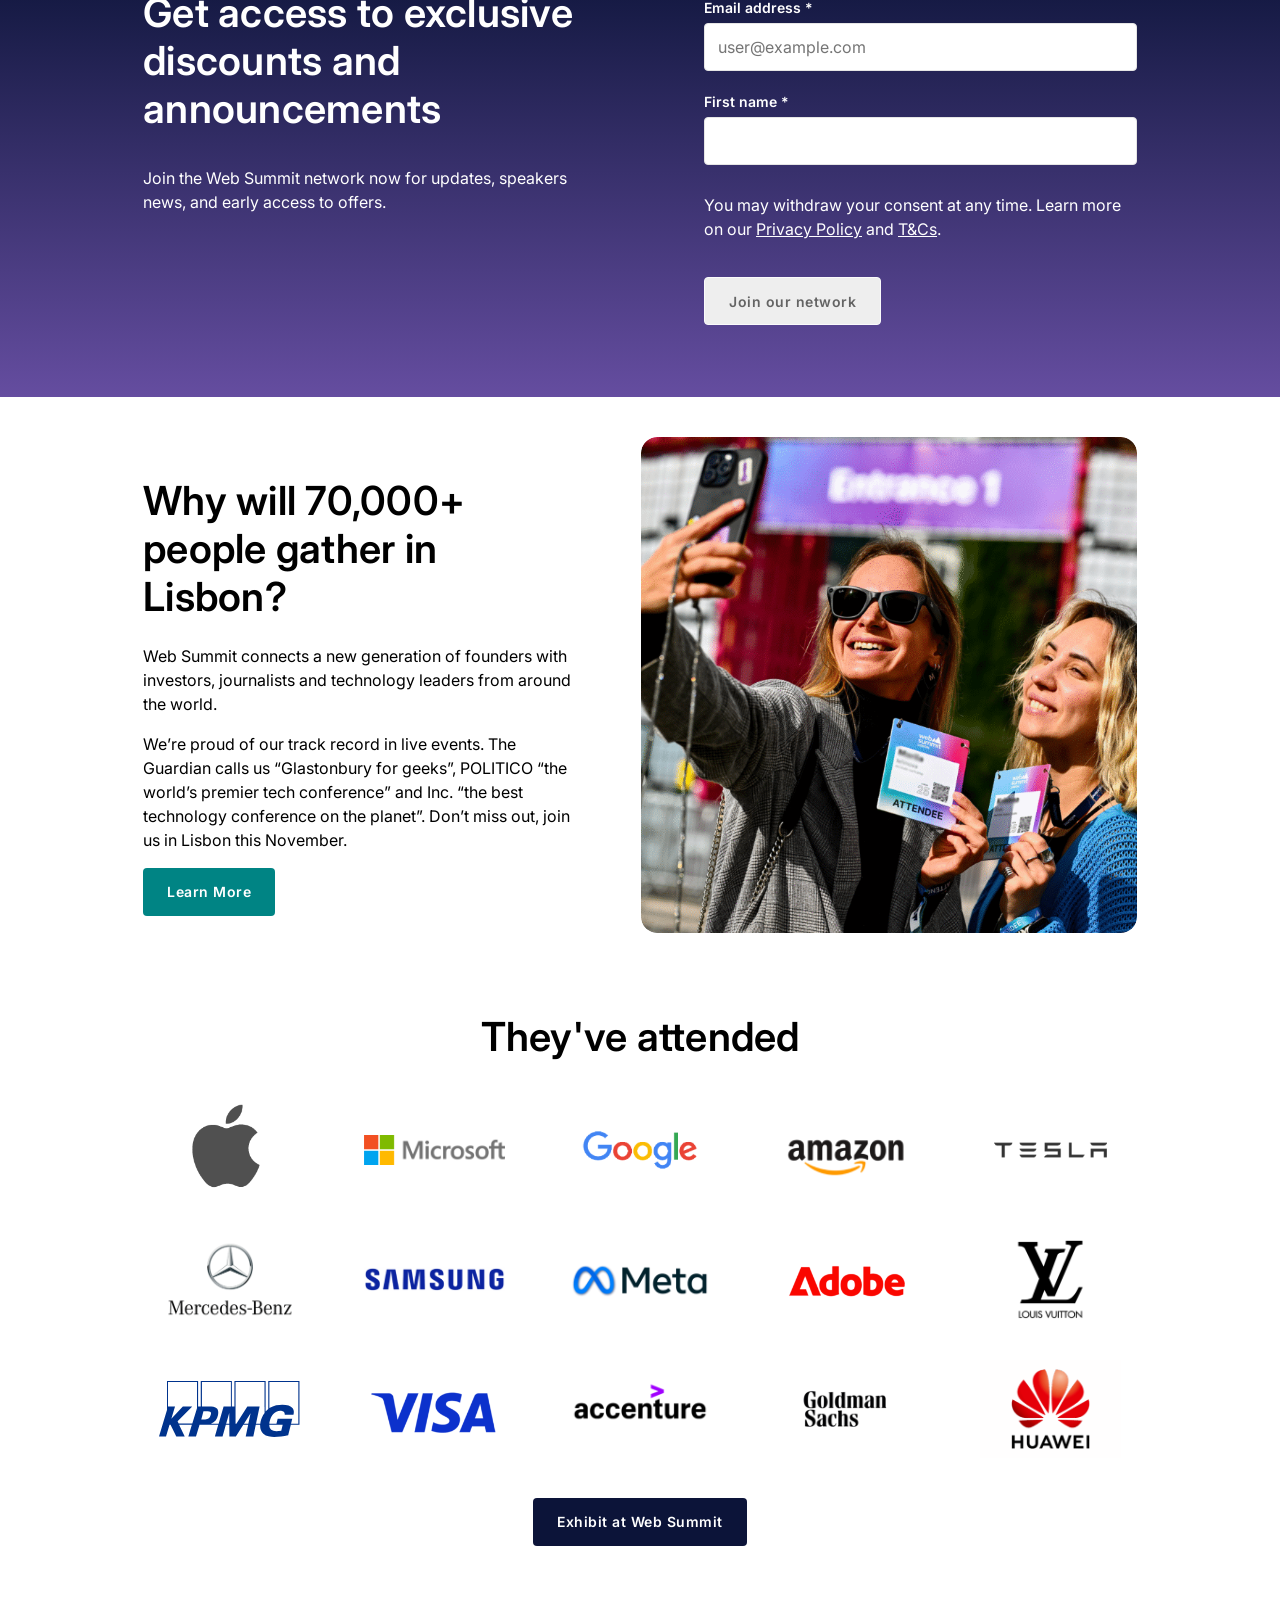
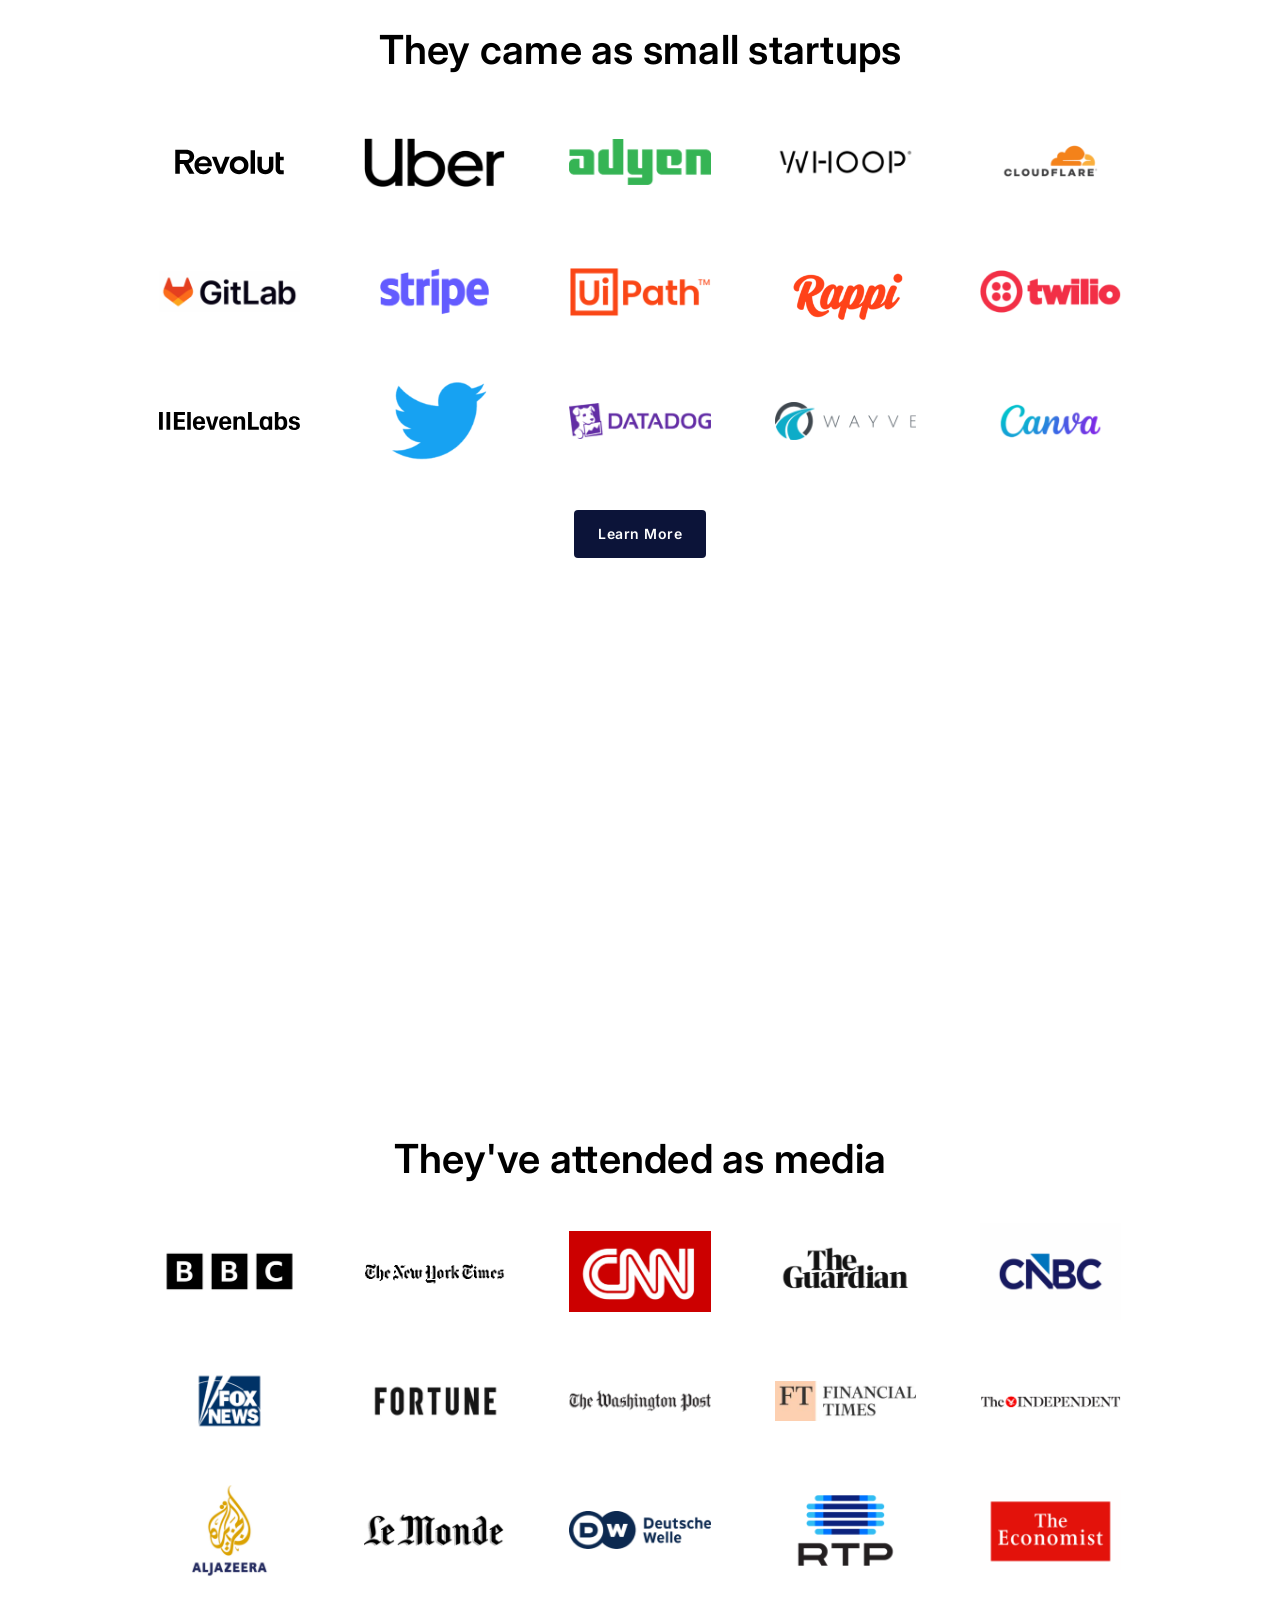
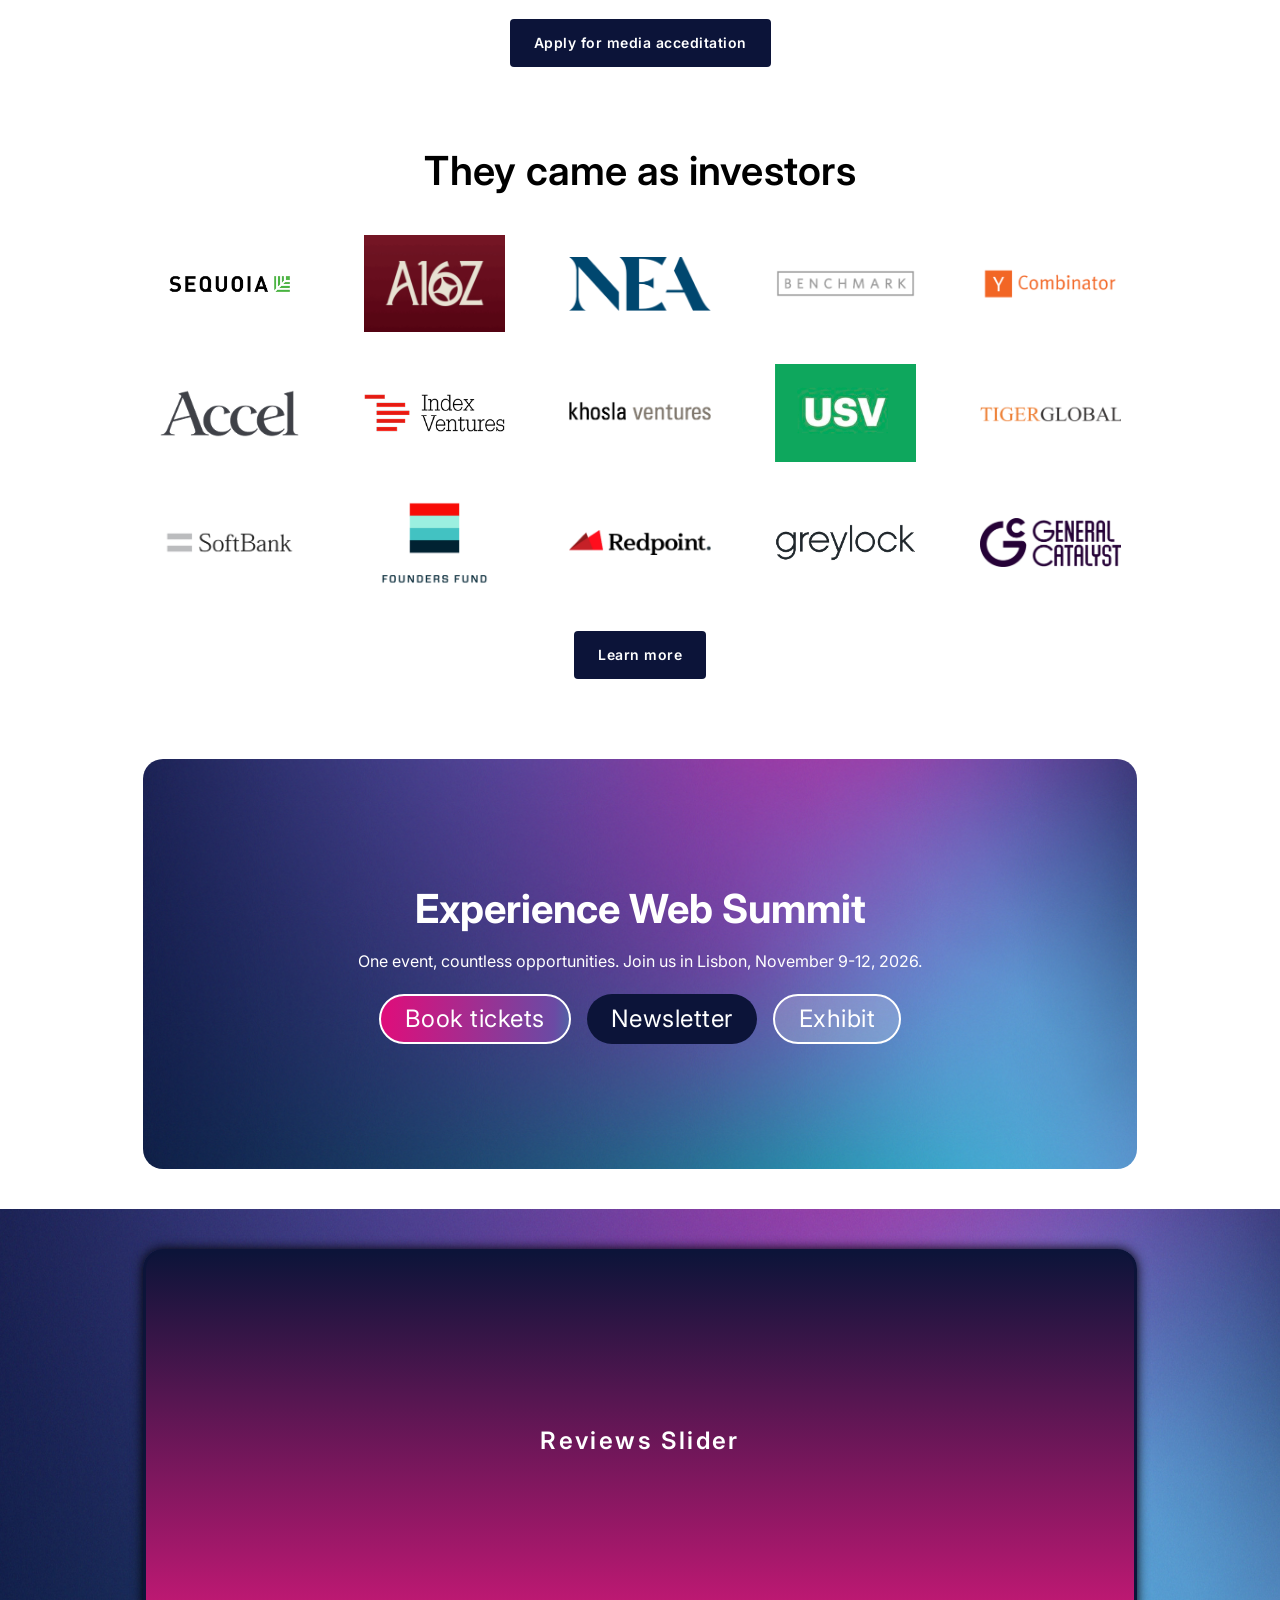
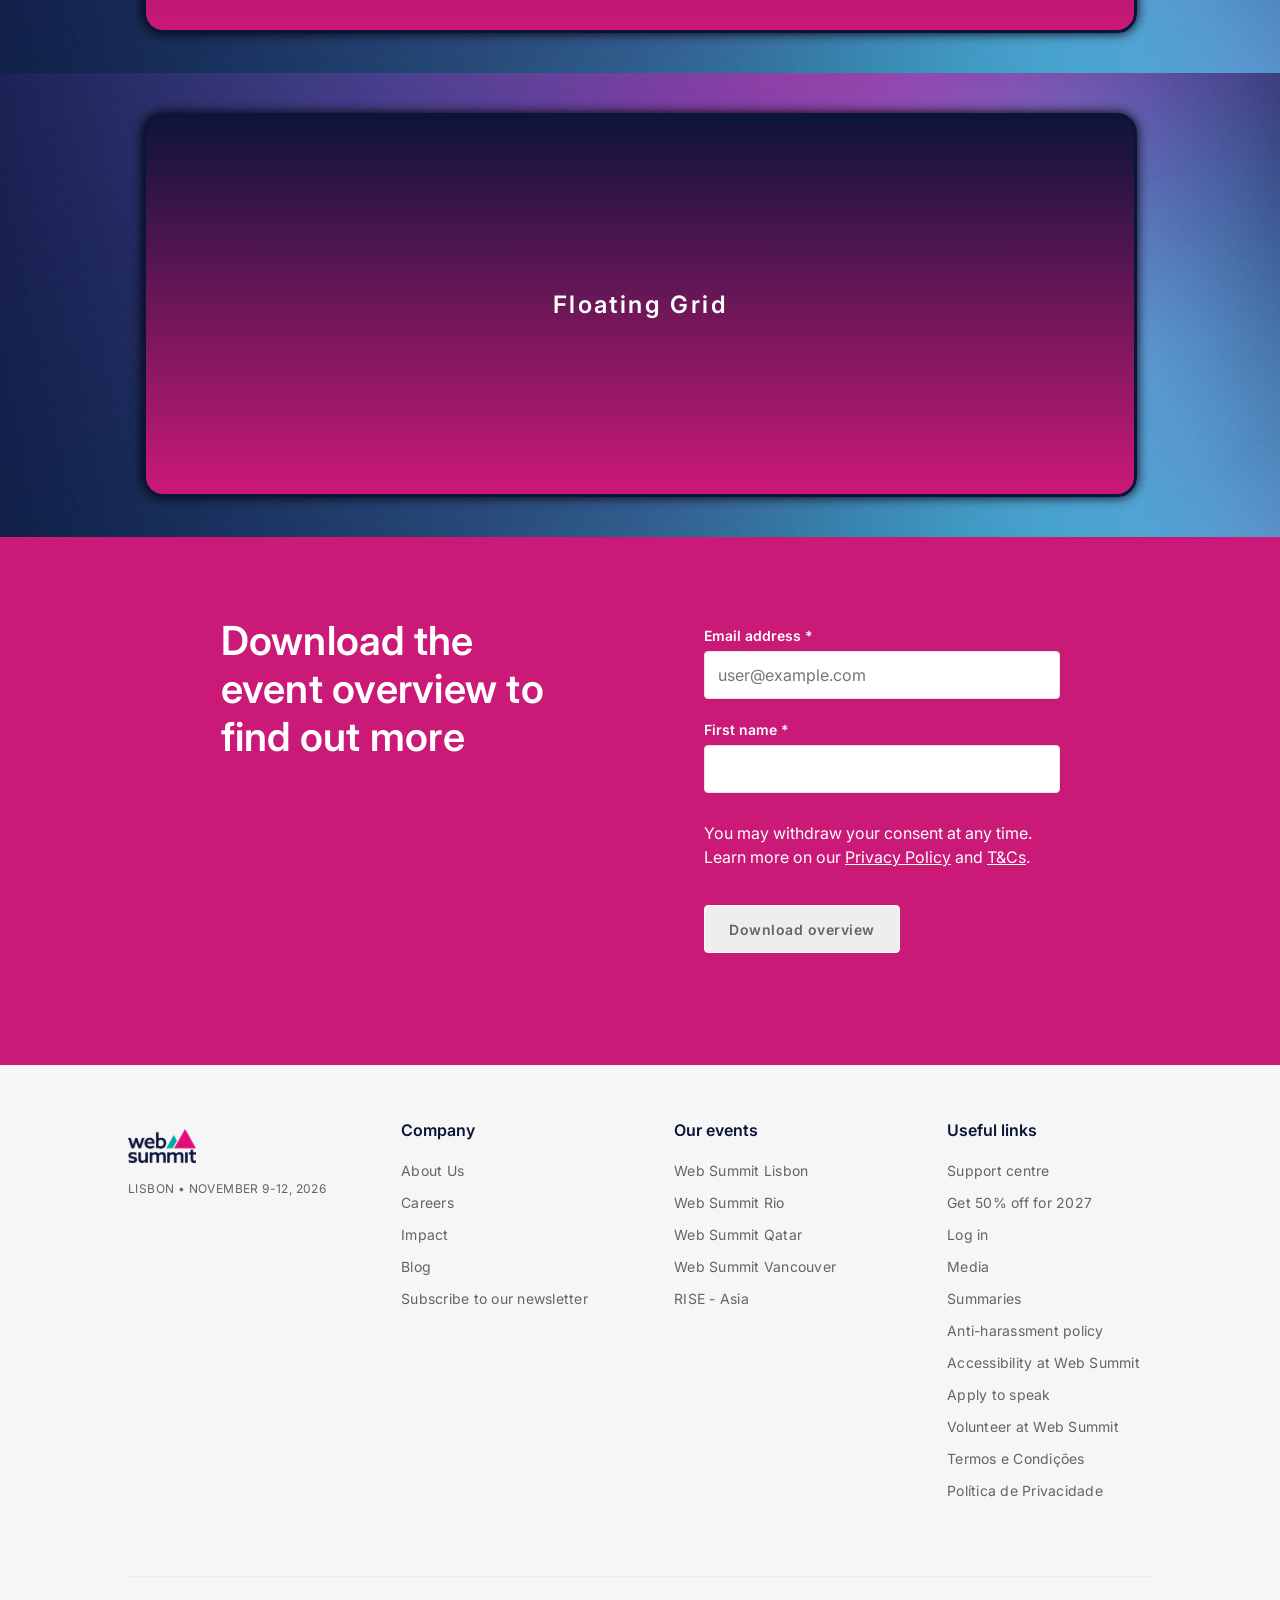
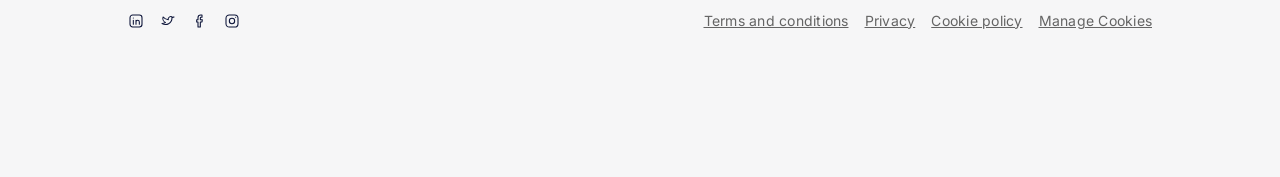
==== commit 152f8df2: "Merge branch 'main' of https://github.com/fariareidaabyss/websummit" ====
--- a/index.html
+++ b/index.html
@@ -1194,24 +1194,130 @@
         </section>
 
         <!-- News Letter Form 2 -->
-        <section class="lorem"> <!-- Remover class --> 
+        <!-- Same layout as Form 1 (same classes), only the background and texts change -->
+        <section id="newsletter-2">
+        <!-- Same layout as Form 1 (same classes), only the background and texts change -->
+        <section id="newsletter-2">
             <div class="section-inner-wrapper">
-                <!-- Remover -->
-                <span>News Letter Form 2</span>
-
-                <!-- Conteudo aqui -->
-            </div>
-        </section>
-
-        <!-- Footer -->
-        <section class="lorem"> <!-- Remover class --> 
-            <div class="section-inner-wrapper">
-                <!-- Remover -->
-                <span>Footer</span>
-                
-                <!-- Conteudo aqui -->
+                <div class="newsletter-grid">
+                <div class="newsletter-grid">
+
+                    <!-- Text -->
+                    <div class="newsletter-text">
+                        <h2>Download the event overview to find out more</h2>
+                    </div>
+
+                    <!-- Form -->
+                    <!-- ids are different from Form 1: an id can only appear once in the page -->
+                    <form class="newsletter-form" action="#">
+                        <div class="form-field">
+                            <label for="newsletter-2-email">Email address<span>*</span></label>
+                            <input type="email" id="newsletter-2-email" name="email" placeholder="user@example.com" required>
+                        </div>
+
+                        <div class="form-field">
+                            <label for="newsletter-2-name">First name<span>*</span></label>
+                            <input type="text" id="newsletter-2-name" name="name" required>
+                        </div>
+
+                        <p>
+                            You may withdraw your consent at any time. Learn more on our
+                            <a href="#">Privacy Policy</a> and <a href="#">T&amp;Cs</a>.
+                        </p>
+
+                        <div class="form-button-wrapper">
+                            <button type="submit">Download overview</button>
+                        </div>
+                    </form>
+
+                </div>
             </div>
         </section>
     </main>
+
+    <!-- Footer -->
+    <footer id="footer">
+        <div class="footer-wrapper">
+            <!-- Logo + Copyright -->
+            <div class="footer-logo">
+                <a class="footer-logo-link" href="#">
+                    <img src="img/logo-footer.png" alt="">
+                </a>
+                <span>LISBON • NOVEMBER 9-12, 2026</span>
+            </div>
+
+            <!-- Company -->
+            <nav class="footer-menu">
+                <h2>Company</h2>
+                <ul>
+                    <li><a href="#">About Us</a></li>
+                    <li><a href="#">Careers</a></li>
+                    <li><a href="#">Impact</a></li>
+                    <li><a href="#">Blog</a></li>
+                    <li><a href="#">Subscribe to our newsletter</a></li>
+                </ul>
+            </nav>
+
+            <!-- Our Events -->
+            <nav class="footer-menu">
+                <h2>Our events</h2>
+                <ul>
+                    <li><a href="#">Web Summit Lisbon</a></li>
+                    <li><a href="#">Web Summit Rio</a></li>
+                    <li><a href="#">Web Summit Qatar</a></li>
+                    <li><a href="#">Web Summit Vancouver</a></li>
+                    <li><a href="#">RISE - Asia</a></li>
+                </ul>
+            </nav>
+
+            <!-- Useful Links -->
+            <nav class="footer-menu">
+                <h2>Useful links</h2>
+                <ul>
+                    <li><a href="#">Support centre</a></li>
+                    <li><a href="#">Get 50% off for 2027</a></li>
+                    <li><a href="#">Log in</a></li>
+                    <li><a href="#">Media</a></li>
+                    <li><a href="#">Summaries</a></li>
+                    <li><a href="#">Anti-harassment policy</a></li>
+                    <li><a href="#">Accessibility at Web Summit</a></li>
+                    <li><a href="#">Apply to speak</a></li>
+                    <li><a href="#">Volunteer at Web Summit</a></li>
+                    <li><a href="#">Termos e Condições</a></li>
+                    <li><a href="#">Política de Privacidade</a></li>
+                </ul>
+            </nav>
+
+            <!-- Social Icons + Legal Links -->
+            <div class="footer-bottom">
+                <!-- aria-label gives each icon link a name for screen readers -->
+                <nav class="footer-social">
+                    <!-- LinkedIn -->
+                    <a href="#" aria-label="LinkedIn">
+                        <svg xmlns="http://www.w3.org/2000/svg" viewBox="0 0 24 24"><rect x="3" y="3" width="18" height="18" rx="4"/><path d="M8 11v6M8 7.5v.01M12 17v-6M12 13.5a2.5 2.5 0 0 1 5 0V17"/></svg>
+                    </a>
+                    <!-- Twitter -->
+                    <a href="#" aria-label="Twitter">
+                        <svg xmlns="http://www.w3.org/2000/svg" viewBox="0 0 24 24"><path d="M21 6c-.7.4-1.5.6-2.2.7a3.7 3.7 0 0 0-6.4 3.3A10.4 10.4 0 0 1 4.8 6s-2.4 5.5 3.3 8.3A9 9 0 0 1 3 15.8c6.5 3.6 15 0 15-8.6l-.1-.6C19.6 6.4 20.4 6.3 21 6z"/></svg>
+                    </a>
+                    <!-- Facebook -->
+                    <a href="#" aria-label="Facebook">
+                        <svg xmlns="http://www.w3.org/2000/svg" viewBox="0 0 24 24"><path d="M15 3h-2a4 4 0 0 0-4 4v3H7v3.5h2V21h3.5v-7.5H15l.5-3.5h-3V7.5a1 1 0 0 1 1-1H15z"/></svg>
+                    </a>
+                    <!-- Instagram -->
+                    <a href="#" aria-label="Instagram">
+                        <svg xmlns="http://www.w3.org/2000/svg" viewBox="0 0 24 24"><rect x="3" y="3" width="18" height="18" rx="5"/><circle cx="12" cy="12" r="4"/><path d="M17.5 6.5v.01"/></svg>
+                    </a>
+                </nav>
+
+                <nav class="footer-legal">
+                    <a href="#">Terms and conditions</a>
+                    <a href="#">Privacy</a>
+                    <a href="#">Cookie policy</a>
+                    <a href="#">Manage Cookies</a>
+                </nav>
+            </div>
+        </div>
+    </footer>
 </body>
 </html>
--- a/estilos.css
+++ b/estilos.css
@@ -15,7 +15,16 @@
 
     --floating-grid-gradient: linear-gradient(180deg, var(--white) 0%, #00aca8 50%, #cb1977 100%);
     --slider-gradient: linear-gradient(180deg, #0c1439 0%, #cb1977 100%);
-    --form1-gradient: linear-gradient(180deg, #0c1439 0%, #654da0 100%)
+    --form1-gradient: linear-gradient(180deg, #0c1439 0%, #654da0 100%);
+
+    --footer-bg: #f6f6f7;
+    --footer-text: #646464;
+    --footer-line: #eeeeee;
+    --form1-gradient: linear-gradient(180deg, #0c1439 0%, #654da0 100%);
+
+    --footer-bg: #f6f6f7;
+    --footer-text: #646464;
+    --footer-line: #eeeeee;
 }
 
 *{
@@ -613,6 +622,18 @@
         background: var(--form1-gradient);
     }
 
+    /* News Letter Form 2 */
+    /* Uses all the Form 1 classes below; only the background is different */
+    #newsletter-2{
+        background: var(--accent);
+    }
+
+    /* News Letter Form 2 */
+    /* Uses all the Form 1 classes below; only the background is different */
+    #newsletter-2{
+        background: var(--accent);
+    }
+
     /* One column on small screens. The second column only appears when
        there is room for two columns of at least 17rem (like the original, ~768px) */
     .newsletter-grid{
@@ -631,10 +652,13 @@
         & h2{
             margin: 0.83em 0;
 
-            font-size: 1.75rem;
+            font-size: 2rem;
+            font-size: 2rem;
             font-weight: 600;
-            line-height: 2.25rem;
-            letter-spacing: 0.25px;
+            line-height: 2.5rem;
+            letter-spacing: 0px;
+            line-height: 2.5rem;
+            letter-spacing: 0px;
         }
 
         & p{ margin: 1rem 0; }
@@ -1032,6 +1056,137 @@
         }
     }
 
+
+    /* Footer */
+    #footer{
+        background: var(--footer-bg);
+    }
+
+    /* Flex + wrap: the logo takes a full row and the menus share the rows below */
+    .footer-wrapper{
+        display: flex;
+        flex-wrap: wrap;
+        justify-content: space-between;
+
+        padding: 2rem 1rem 5rem;
+        margin: 0 auto;
+    }
+
+    .footer-logo{
+        width: 100%;
+        margin-bottom: 4rem;
+
+        /* Only the copyright, not the spans inside the logo */
+        & > span{
+            display: block;
+
+            font-size: 0.75rem;
+            line-height: 1rem;
+            letter-spacing: 0.4px;
+            color: var(--footer-text);
+        }
+    }
+
+    /* "web" + triangles on the first line, "summit" on the second */
+    .footer-logo-link{
+        display: inline-flex;
+        flex-direction: column;
+
+        font-size: 1.25rem;
+        font-weight: 800;
+        line-height: 1.0625rem;
+        letter-spacing: -0.5px;
+        color: var(--primary);
+
+        & img{
+            margin-top: 2.75rem;
+            margin-bottom:1.1rem; 
+            width: auto;
+            height: 2.125rem;
+        }
+    }
+
+    /* Two menus per row on mobile */
+    .footer-menu{
+        width: 50%;
+
+        & h2{
+            margin-bottom: 1.625rem;
+
+            font-size: 1rem;
+            font-weight: 600;
+            line-height: 1.5rem;
+            color: var(--primary);
+        }
+
+        & ul{
+            padding: 0 0.5rem 4rem 0;
+        }
+
+        & li{
+            margin-bottom: 0.625rem;
+        }
+
+        & a{
+            &:hover{ text-decoration: underline; }
+
+            /* flex = the link box is only as tall as its own line-height (no extra line gap) */
+            display: flex;
+
+            font-size: 0.875rem;
+            line-height: 1.375rem;
+            letter-spacing: 0.25px;
+            color: var(--footer-text);
+        }
+    }
+
+    /* Social icons and legal links, separated by a thin line */
+    .footer-bottom{
+        width: 100%;
+        padding: 2rem 0;
+        border-top: 1px solid var(--footer-line);
+    }
+
+    .footer-social{
+        display: flex;
+        gap: 1rem;
+        margin-bottom: 0.5rem;
+
+        & a{
+            display: flex;
+            align-items: center;
+            height: 1.5rem;
+        }
+
+        & svg{
+            width: 1rem;
+            height: 1rem;
+
+            fill: none;
+            stroke: var(--primary);
+            stroke-width: 1.6;
+            stroke-linecap: round;
+            stroke-linejoin: round;
+        }
+    }
+
+    /* One row spread across the width; on very narrow screens it wraps to a second line */
+    .footer-legal{
+        display: flex;
+        flex-wrap: wrap;
+        justify-content: space-between;
+        column-gap: 1rem;
+
+        & a{
+            margin-bottom: 0.25rem;
+
+            font-size: 0.875rem;
+            line-height: 1.375rem;
+            letter-spacing: 0.25px;
+            text-decoration: underline;
+            color: var(--footer-text);
+        }
+    }
 }
 
 /* ============================================================ */
@@ -1094,6 +1249,18 @@
         width: auto;
     }
 
+    @media (max-width: 760px){
+        .form-button-wrapper button{
+        width: 100%;
+    }
+    }
+
+    @media (max-width: 760px){
+        .form-button-wrapper button{
+        width: 100%;
+    }
+    }
+
     /* Brands */
     .brands-grid{
         grid-template-columns: repeat(5, 1fr);
@@ -1145,6 +1312,78 @@
 
     .h1-experience, .h4-experience {
         text-align: center;
+    }
+
+    /* Footer */
+    /* 46.875rem of content + 2rem of side padding (box-sizing: border-box) */
+    .footer-wrapper{
+        max-width: 48.875rem;
+        padding: 4rem 1rem 7rem;
+    }
+
+    /* Three menus side by side, each one a quarter of the width */
+    .footer-menu{
+        width: 25%;
+
+        & h2{
+            margin-top: -0.7rem;
+            margin-bottom: 1.1rem;
+        }
+    }
+
+    /* Icons on the left, legal links on the right */
+    .footer-bottom{
+        display: flex;
+        justify-content: space-between;
+    }
+
+    .footer-social{
+        margin-bottom: 0;
+    }
+
+    /* The 1rem column-gap from mobile keeps the links apart */
+    .footer-legal{
+        align-items: center;
+
+        & a{
+            margin-bottom: 0;
+        }
+    }
+
+    /* Footer */
+    /* 46.875rem of content + 2rem of side padding (box-sizing: border-box) */
+    .footer-wrapper{
+        max-width: 48.875rem;
+        padding: 4rem 1rem 7rem;
+    }
+
+    /* Three menus side by side, each one a quarter of the width */
+    .footer-menu{
+        width: 25%;
+
+        & h2{
+            margin-top: -0.7rem;
+            margin-bottom: 1.1rem;
+        }
+    }
+
+    /* Icons on the left, legal links on the right */
+    .footer-bottom{
+        display: flex;
+        justify-content: space-between;
+    }
+
+    .footer-social{
+        margin-bottom: 0;
+    }
+
+    /* The 1rem column-gap from mobile keeps the links apart */
+    .footer-legal{
+        align-items: center;
+
+        & a{
+            margin-bottom: 0;
+        }
     }
 }
 /* ============================================================ */
@@ -1253,6 +1492,7 @@
     .newsletter-text h2{
         font-size: 2.5rem;
         line-height: 3rem;
+        letter-spacing: 0.25px;
     }    
 
     .selfie-wrapper{
@@ -1263,6 +1503,7 @@
 
         flex-direction: row;
         gap: 4rem;
+
 
     }
 
@@ -1305,8 +1546,6 @@
         height: auto;
         object-fit: cover;
     } */
-
-    
 
 }
 /* ============================================================ */
@@ -1535,6 +1774,29 @@
         max-width: 64rem;
         margin: 0 auto;
     } */
+
+    /* Footer */
+    .footer-wrapper{
+        max-width: 66rem;
+    }
+
+    /* The logo joins the menus on the same row: 4 columns of 20% */
+    .footer-logo{
+        width: 20%;
+    }
+
+    .footer-logo-link{
+        margin-top: 0;
+
+        & img{
+            margin-top: 0px;
+        }
+    }
+
+    .footer-menu{
+        width: 20%;
+    }
     
+
 }
 /* ============================================================ */
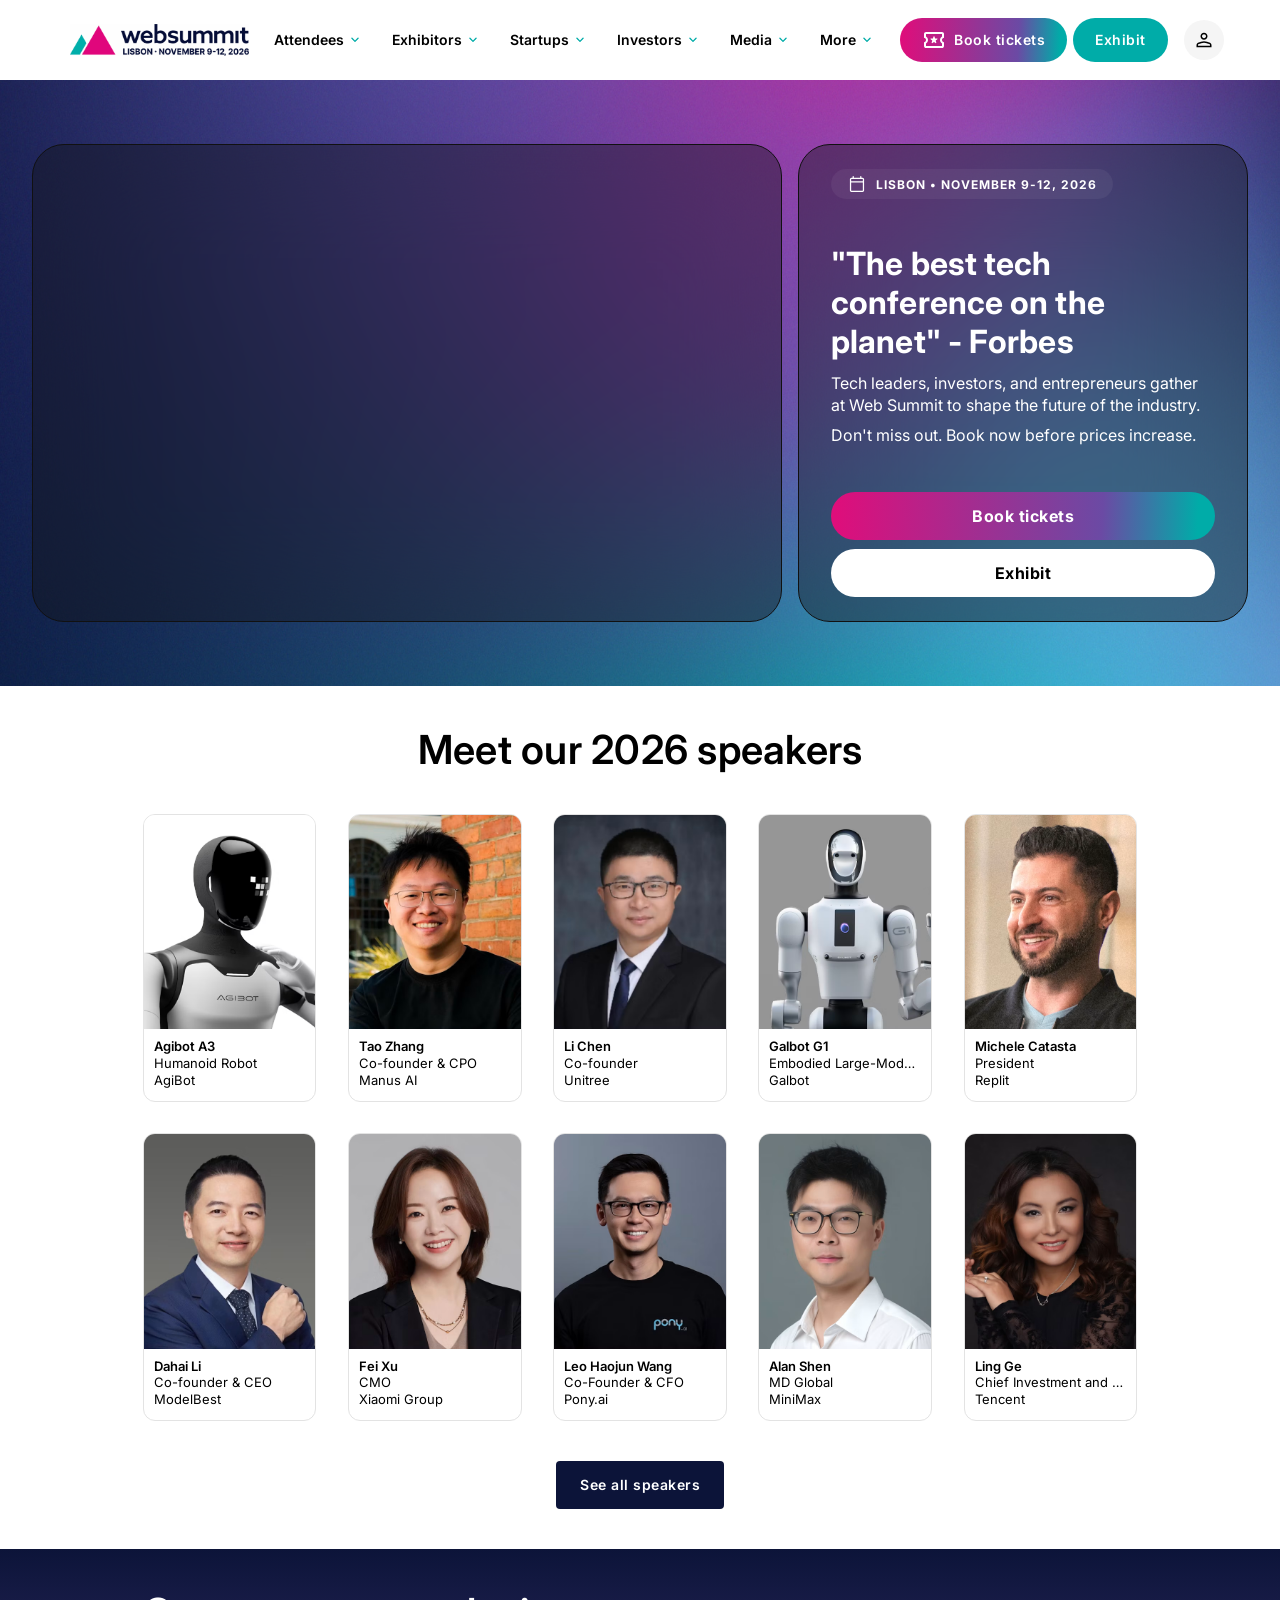
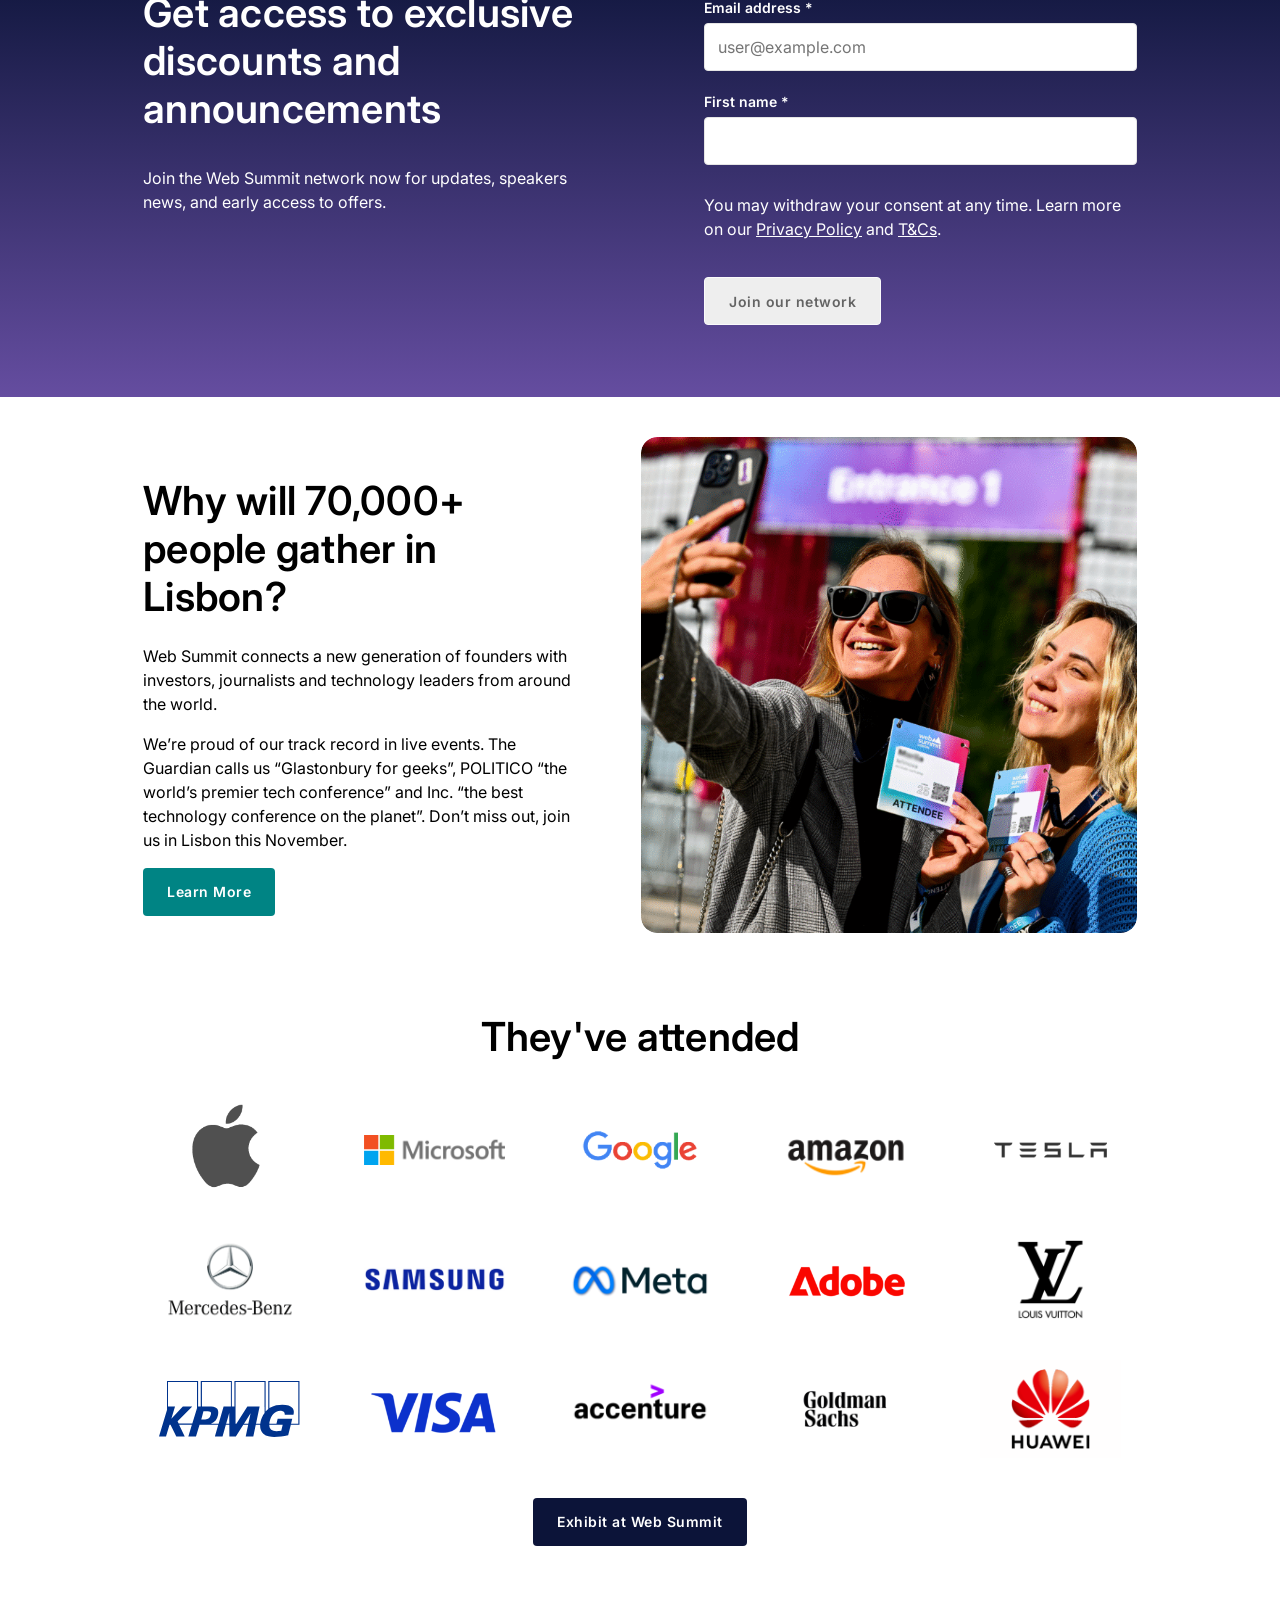
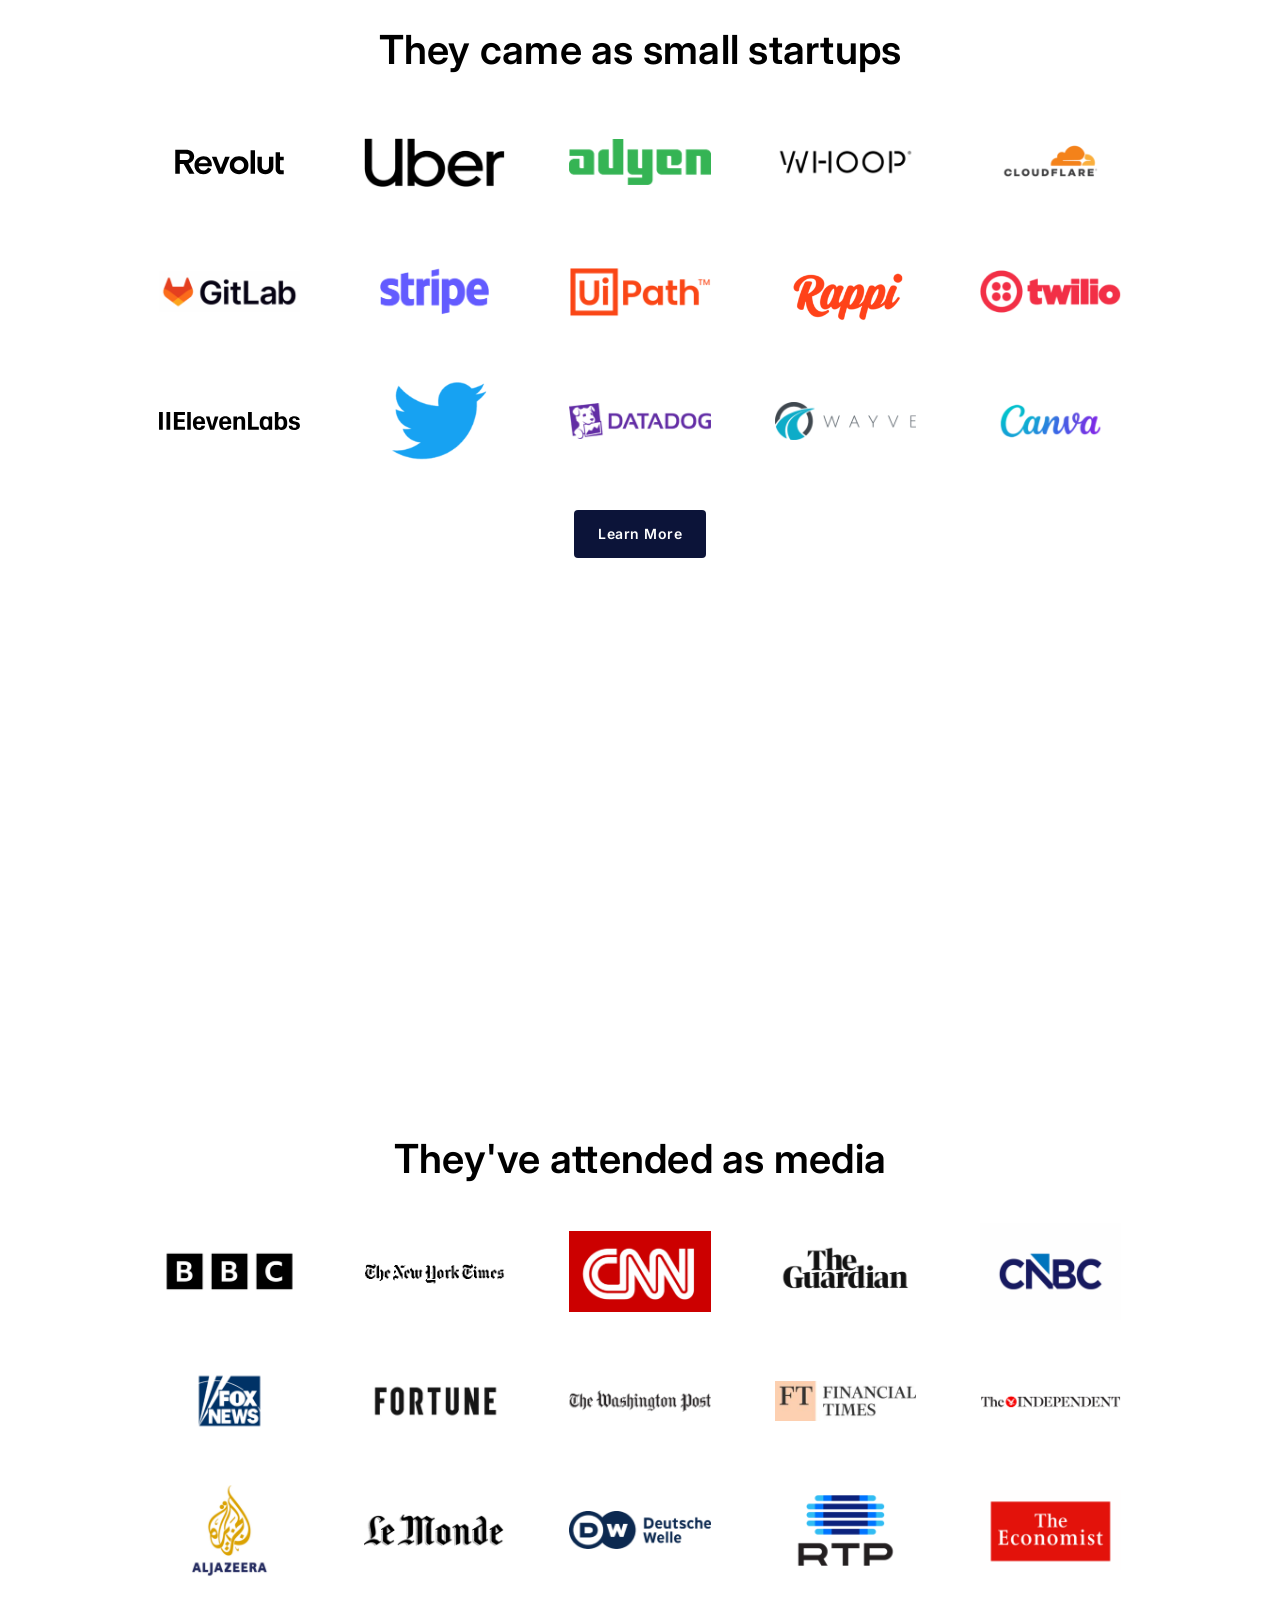
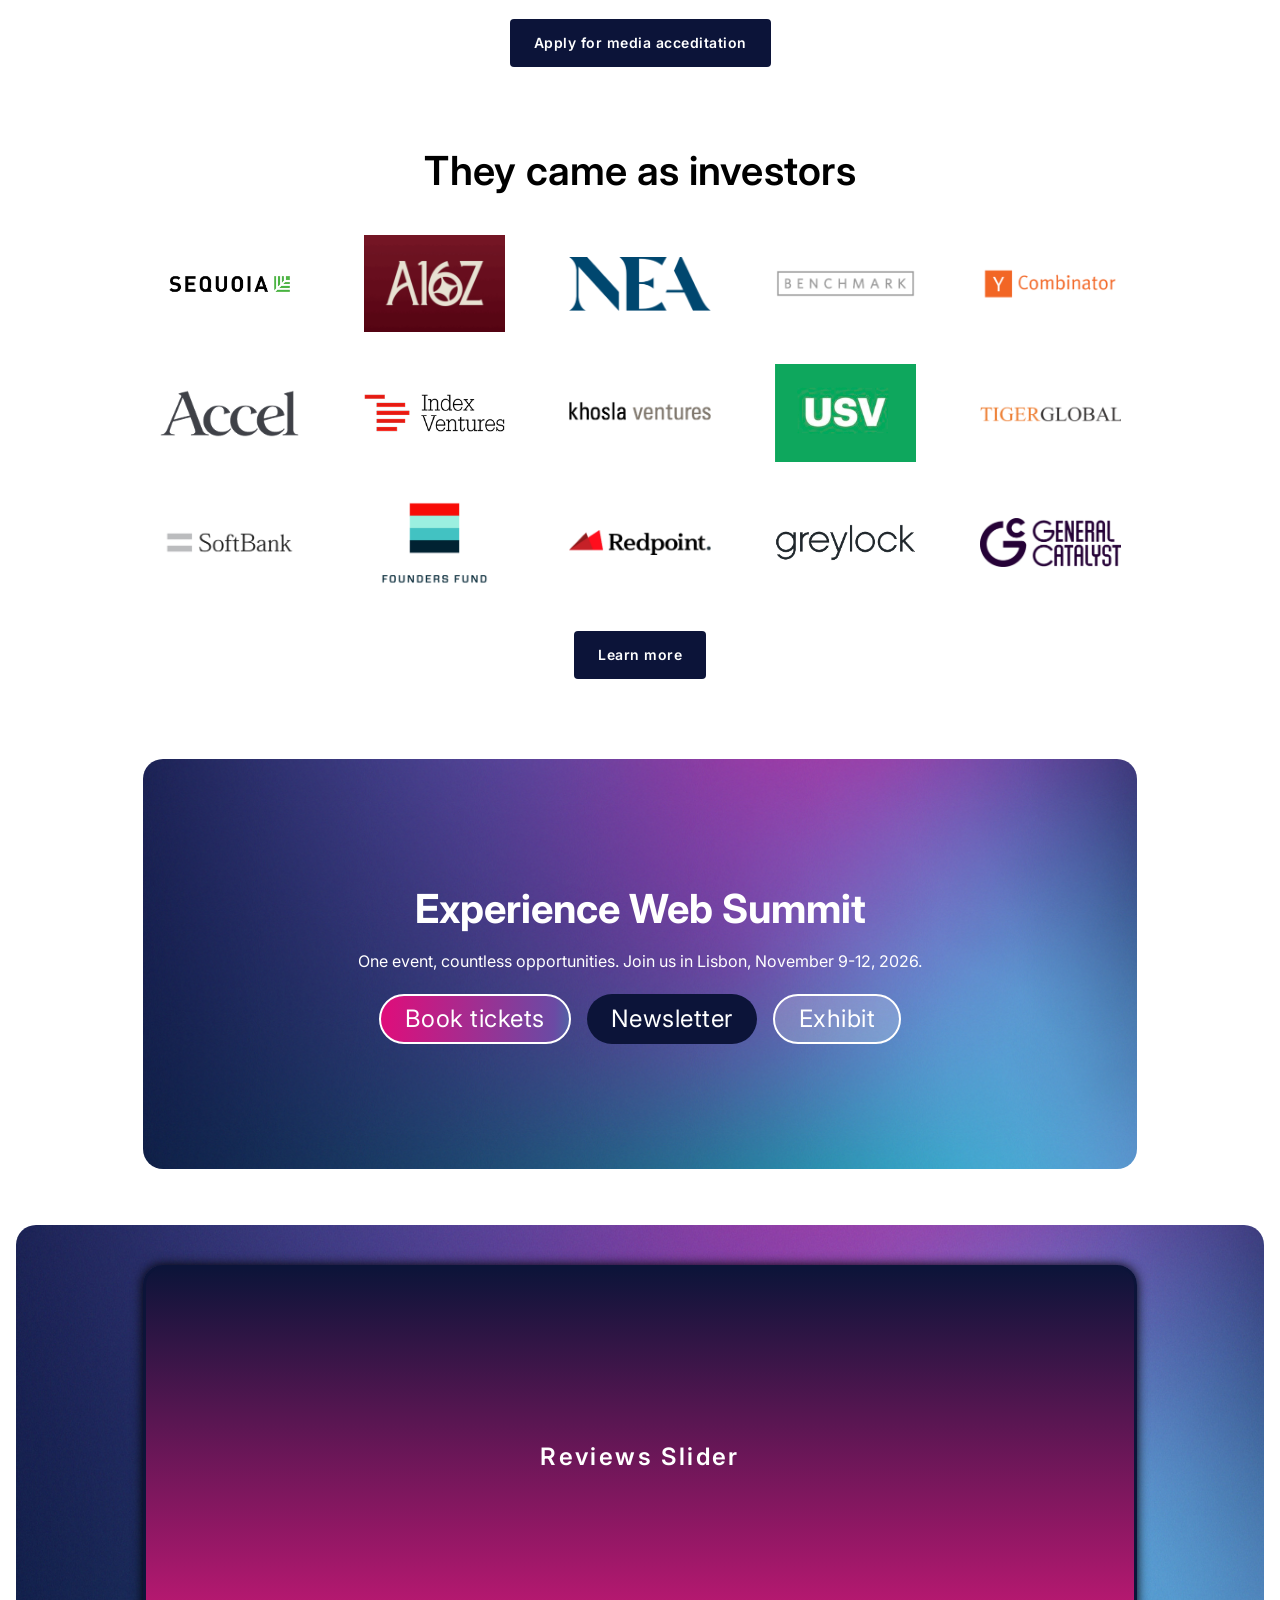
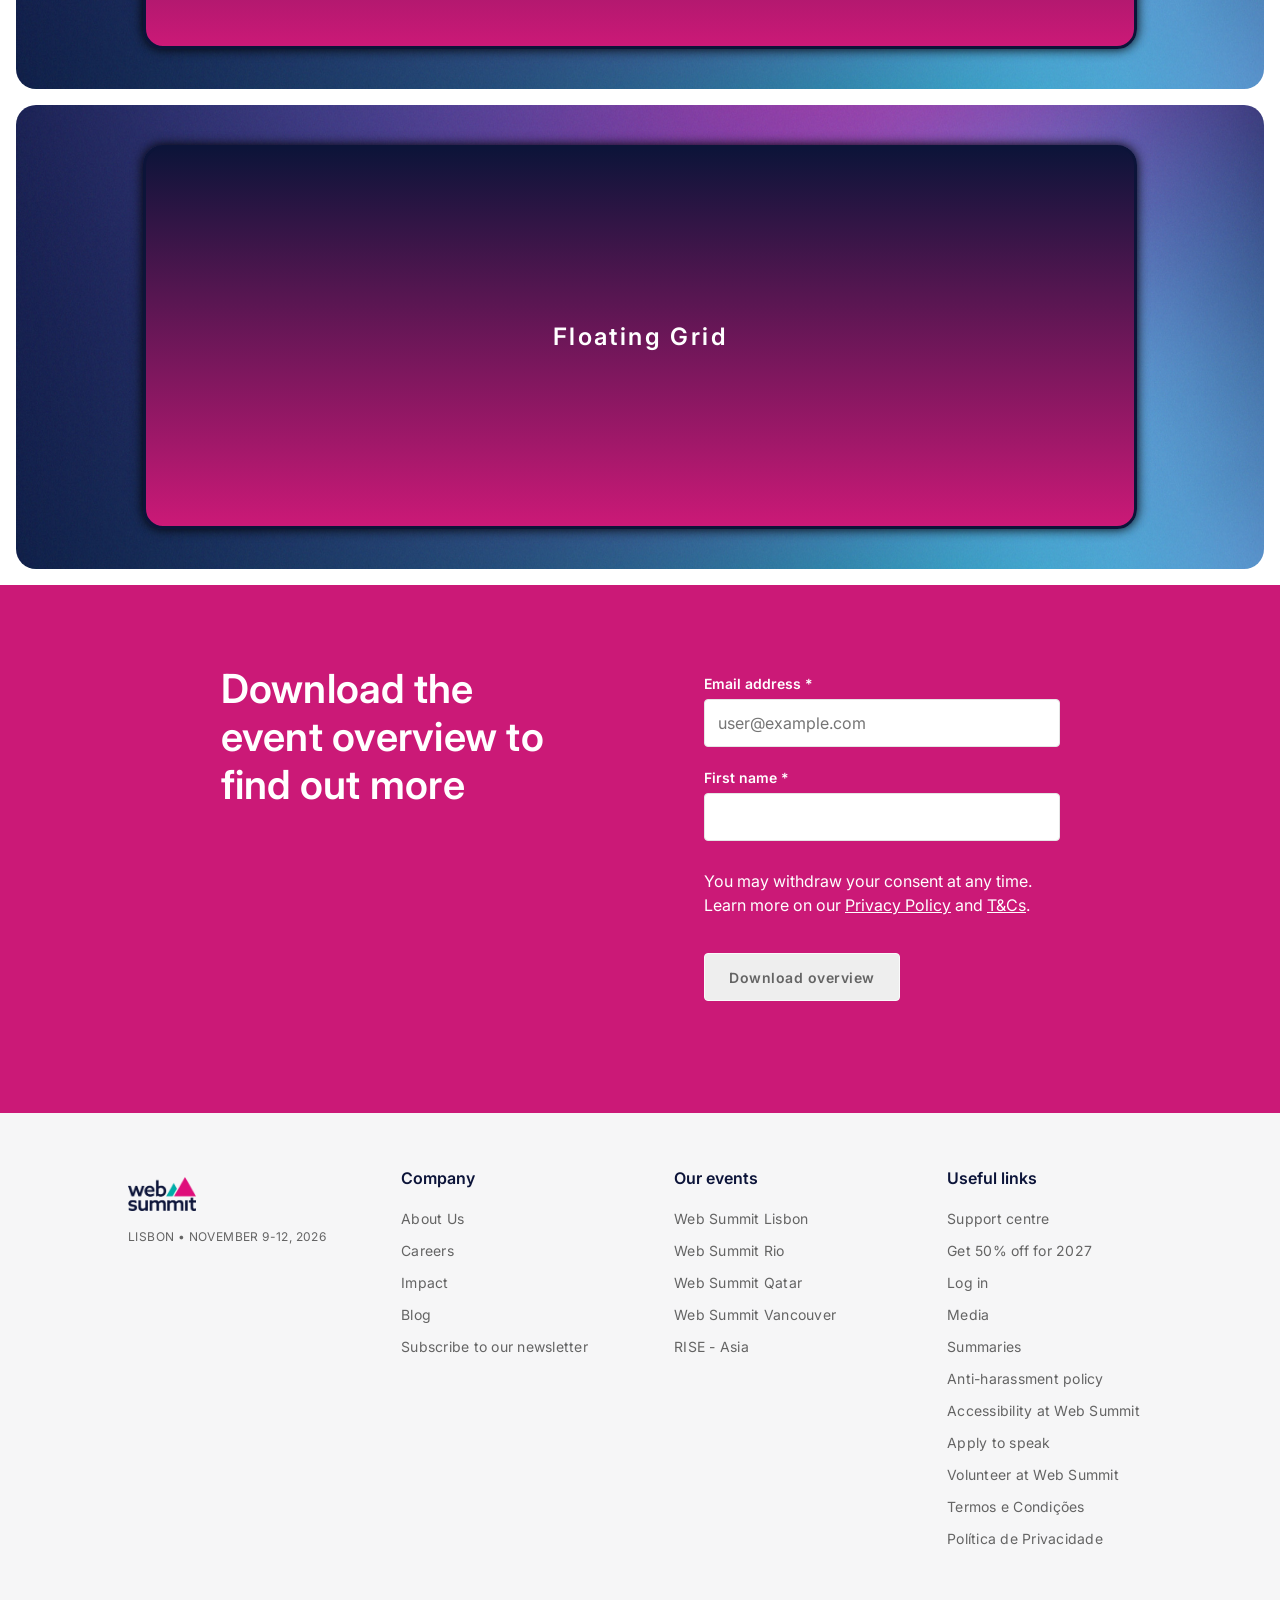
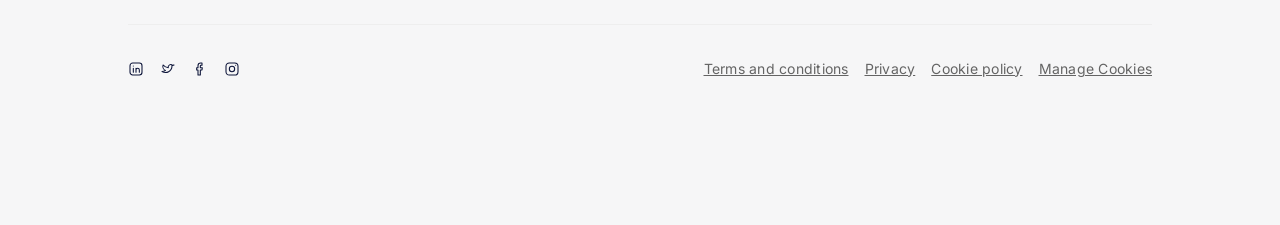
==== commit 31a410e3: "Merge origin/main (selfie) com fix do .lorem" ====
--- a/index.html
+++ b/index.html
@@ -1206,7 +1206,7 @@
                     <div class="newsletter-text">
                         <h2>Download the event overview to find out more</h2>
                     </div>
-
+                        
                     <!-- Form -->
                     <!-- ids are different from Form 1: an id can only appear once in the page -->
                     <form class="newsletter-form" action="#">
--- a/estilos.css
+++ b/estilos.css
@@ -1507,6 +1507,12 @@
 
     }
 
+    .lorem {
+        border-radius: 20px;
+        margin: 1rem;
+        /* width: 100% + 1rem  As margens eram mais largas que a página. */
+        width: auto;
+    }
     .selfie-image-wrapper{
         position: relative;
         width: 31rem;
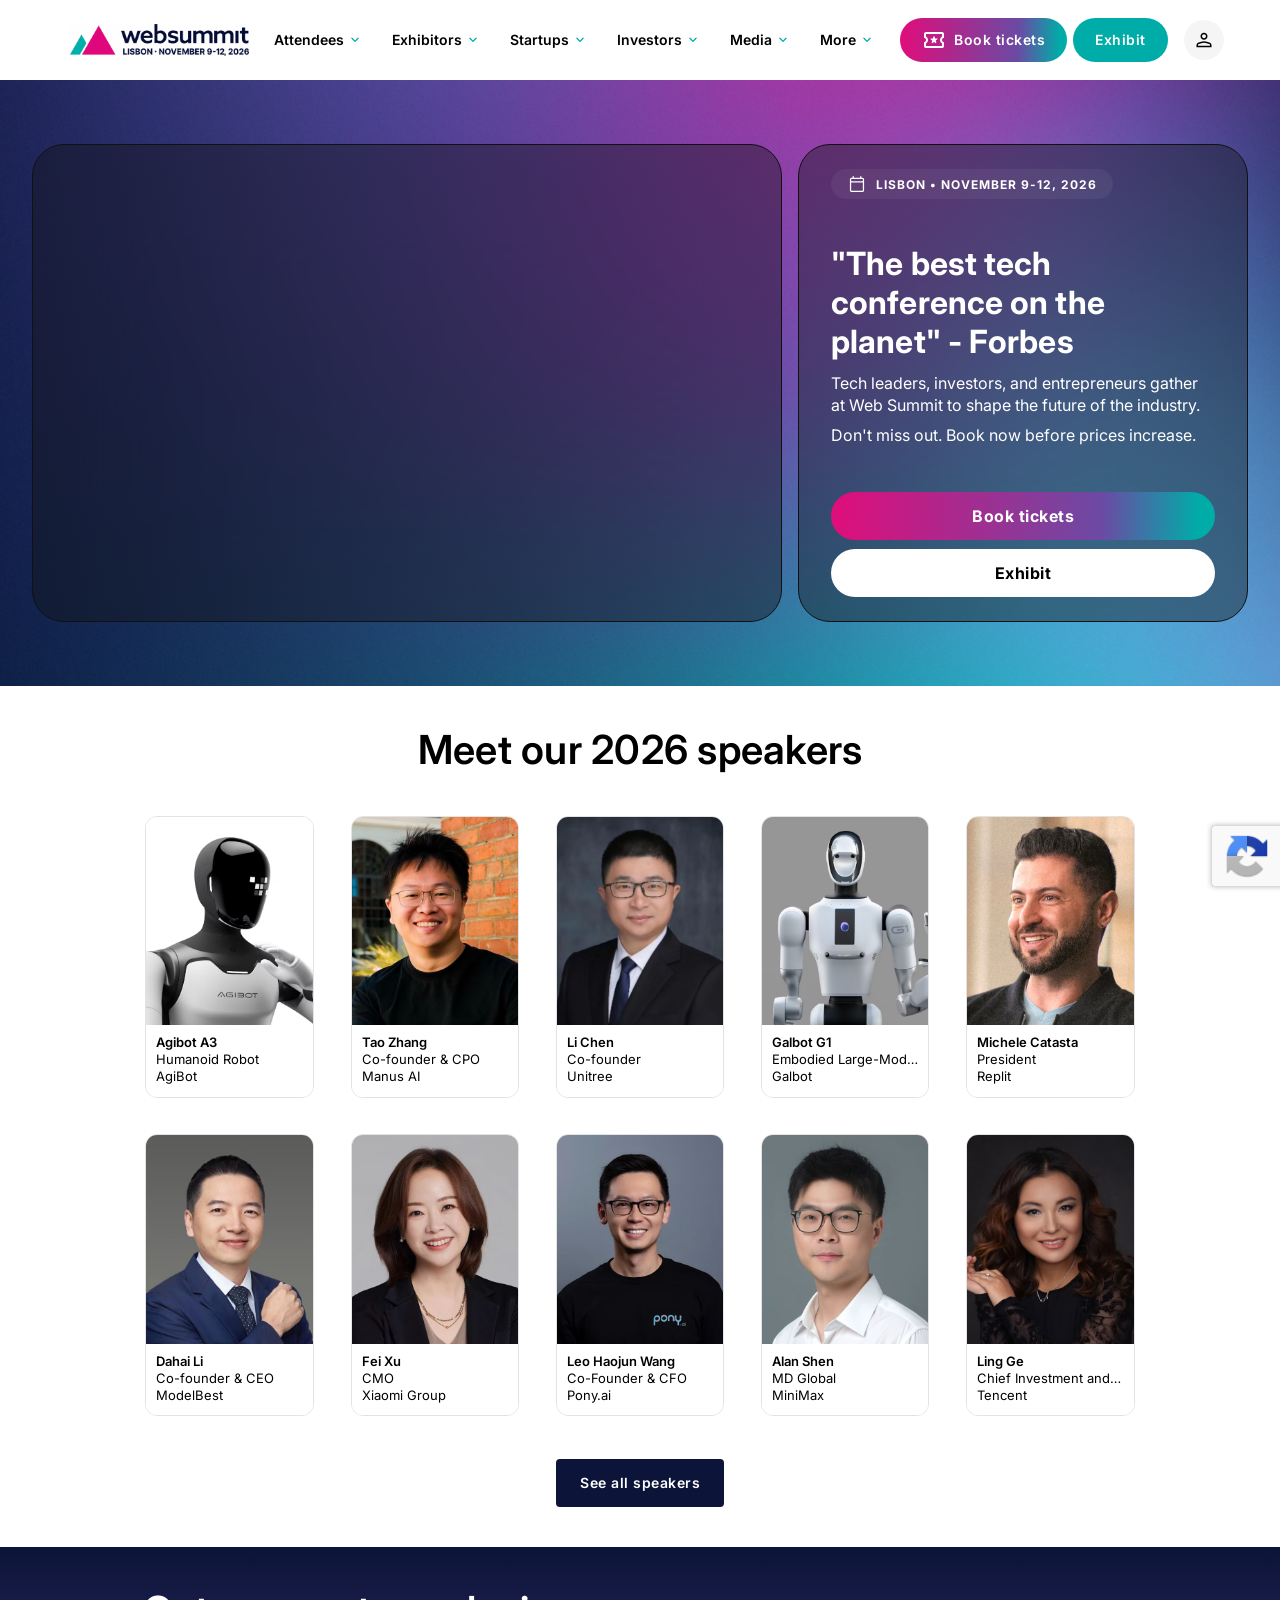
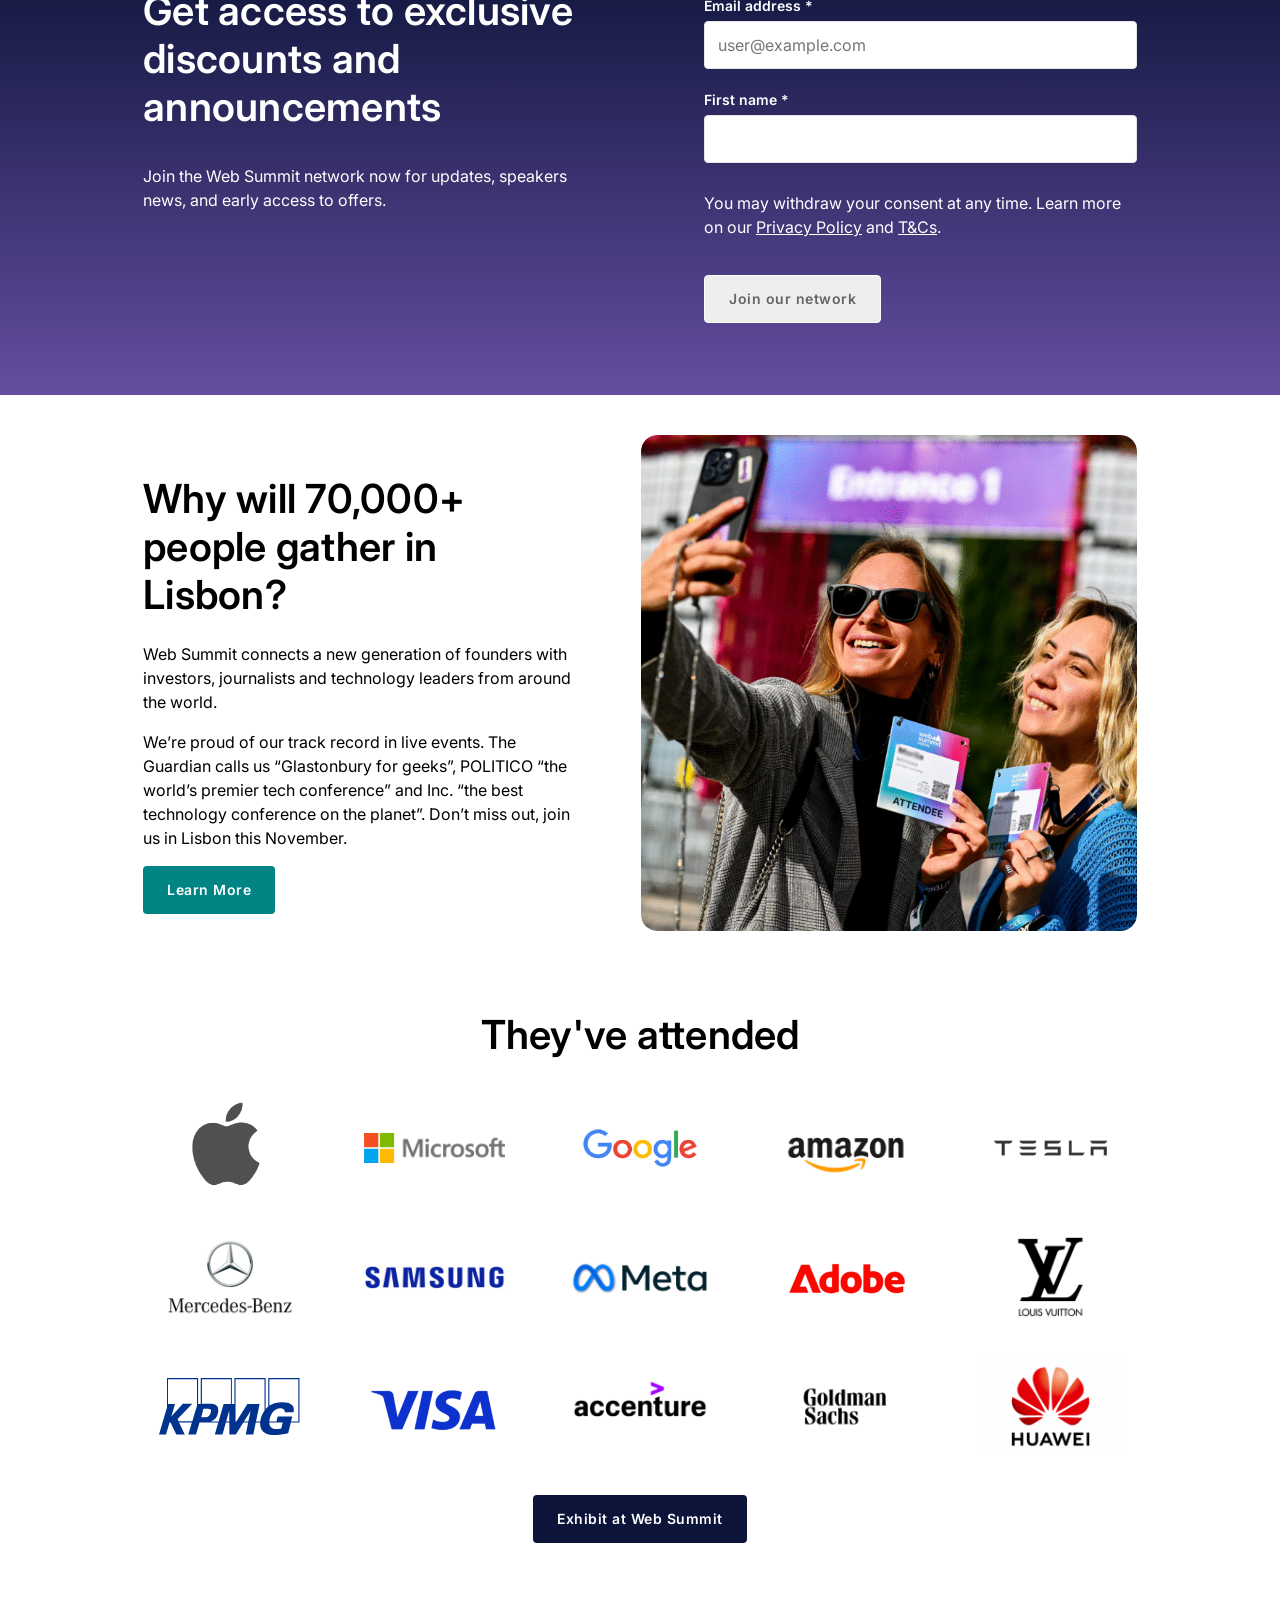
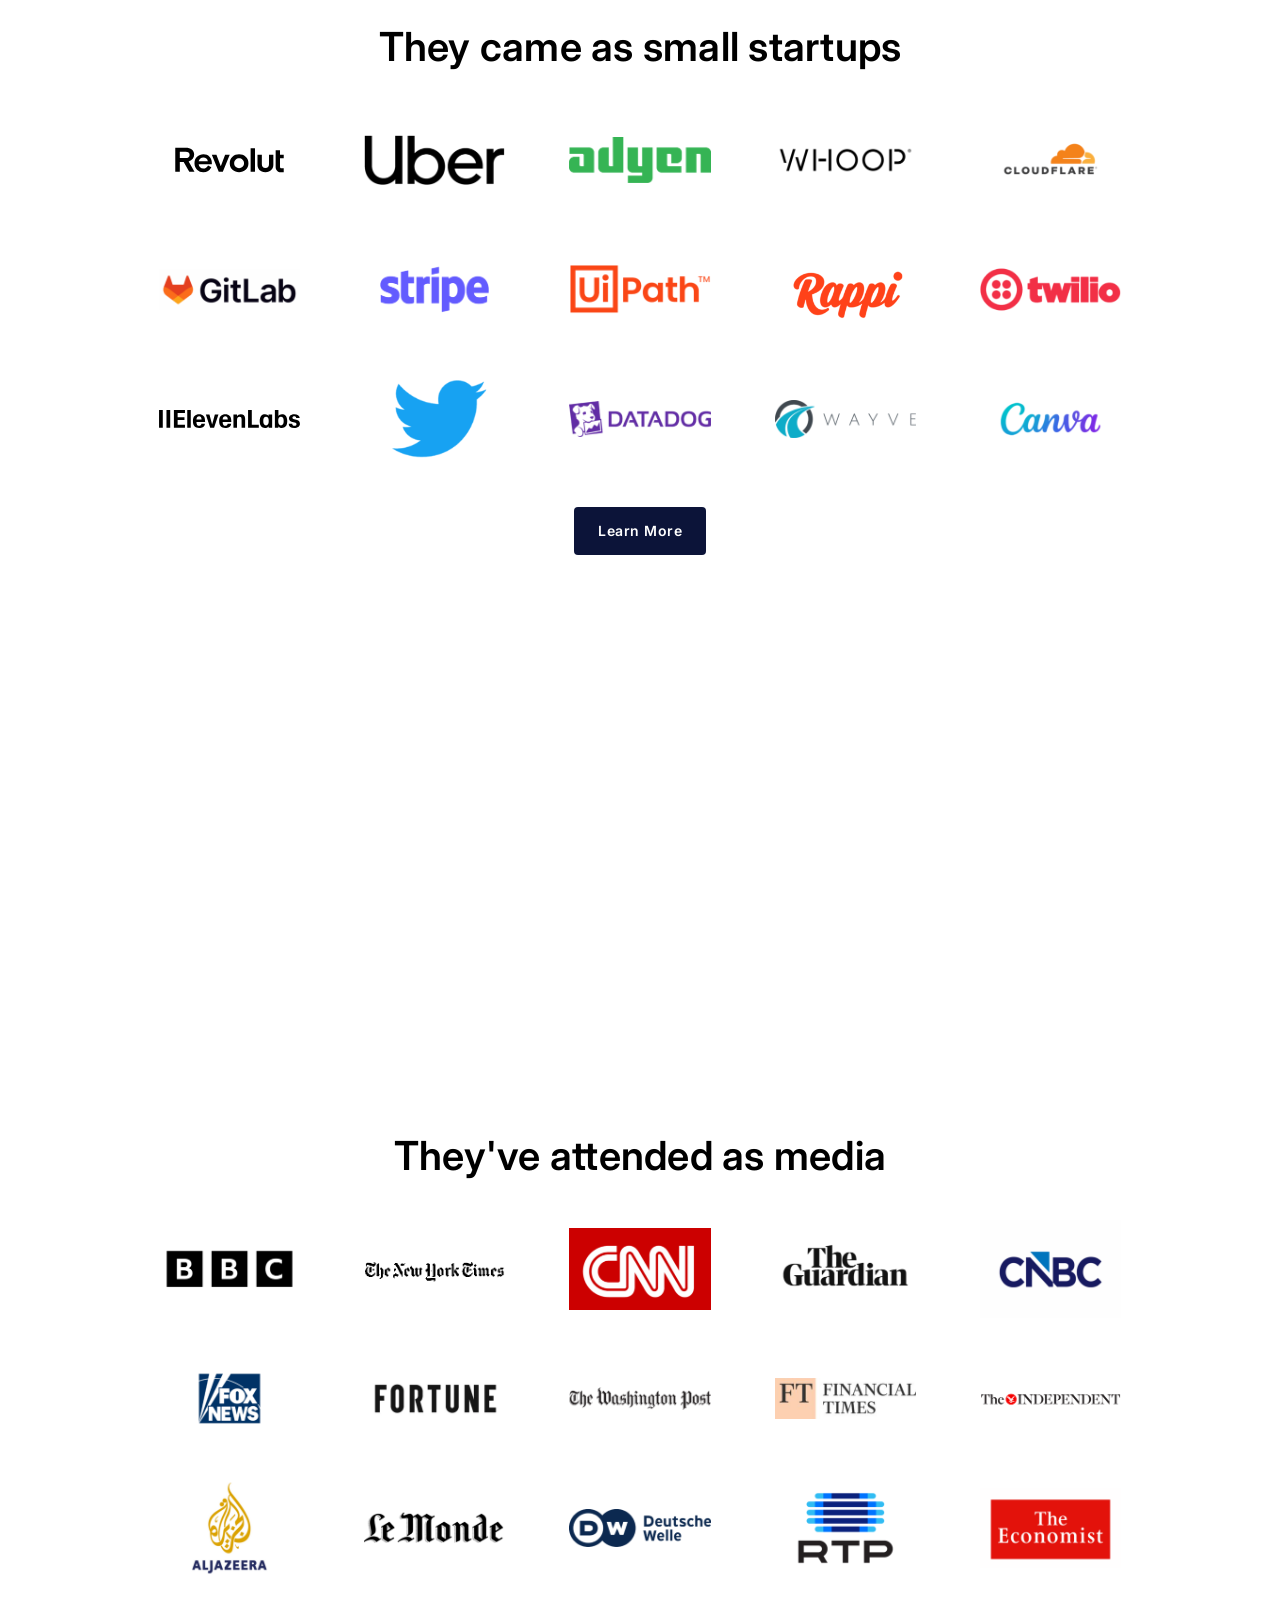
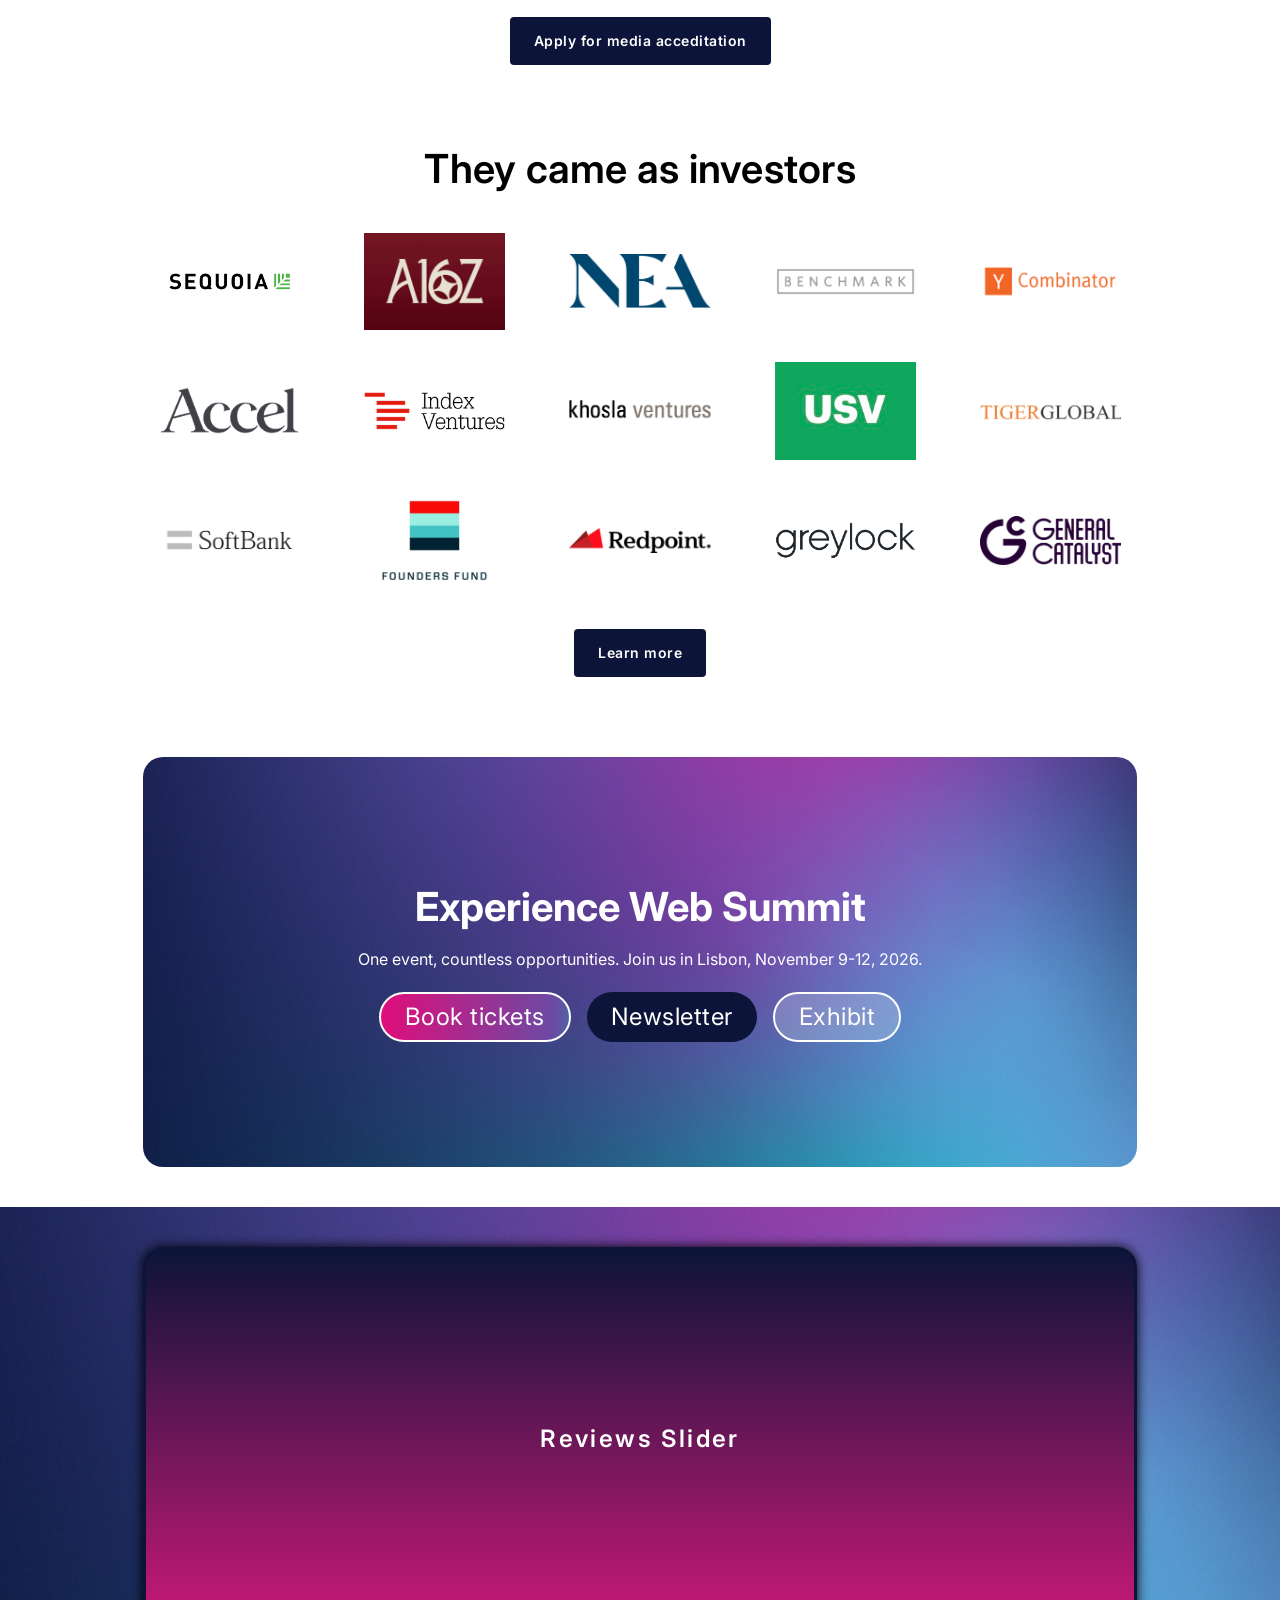
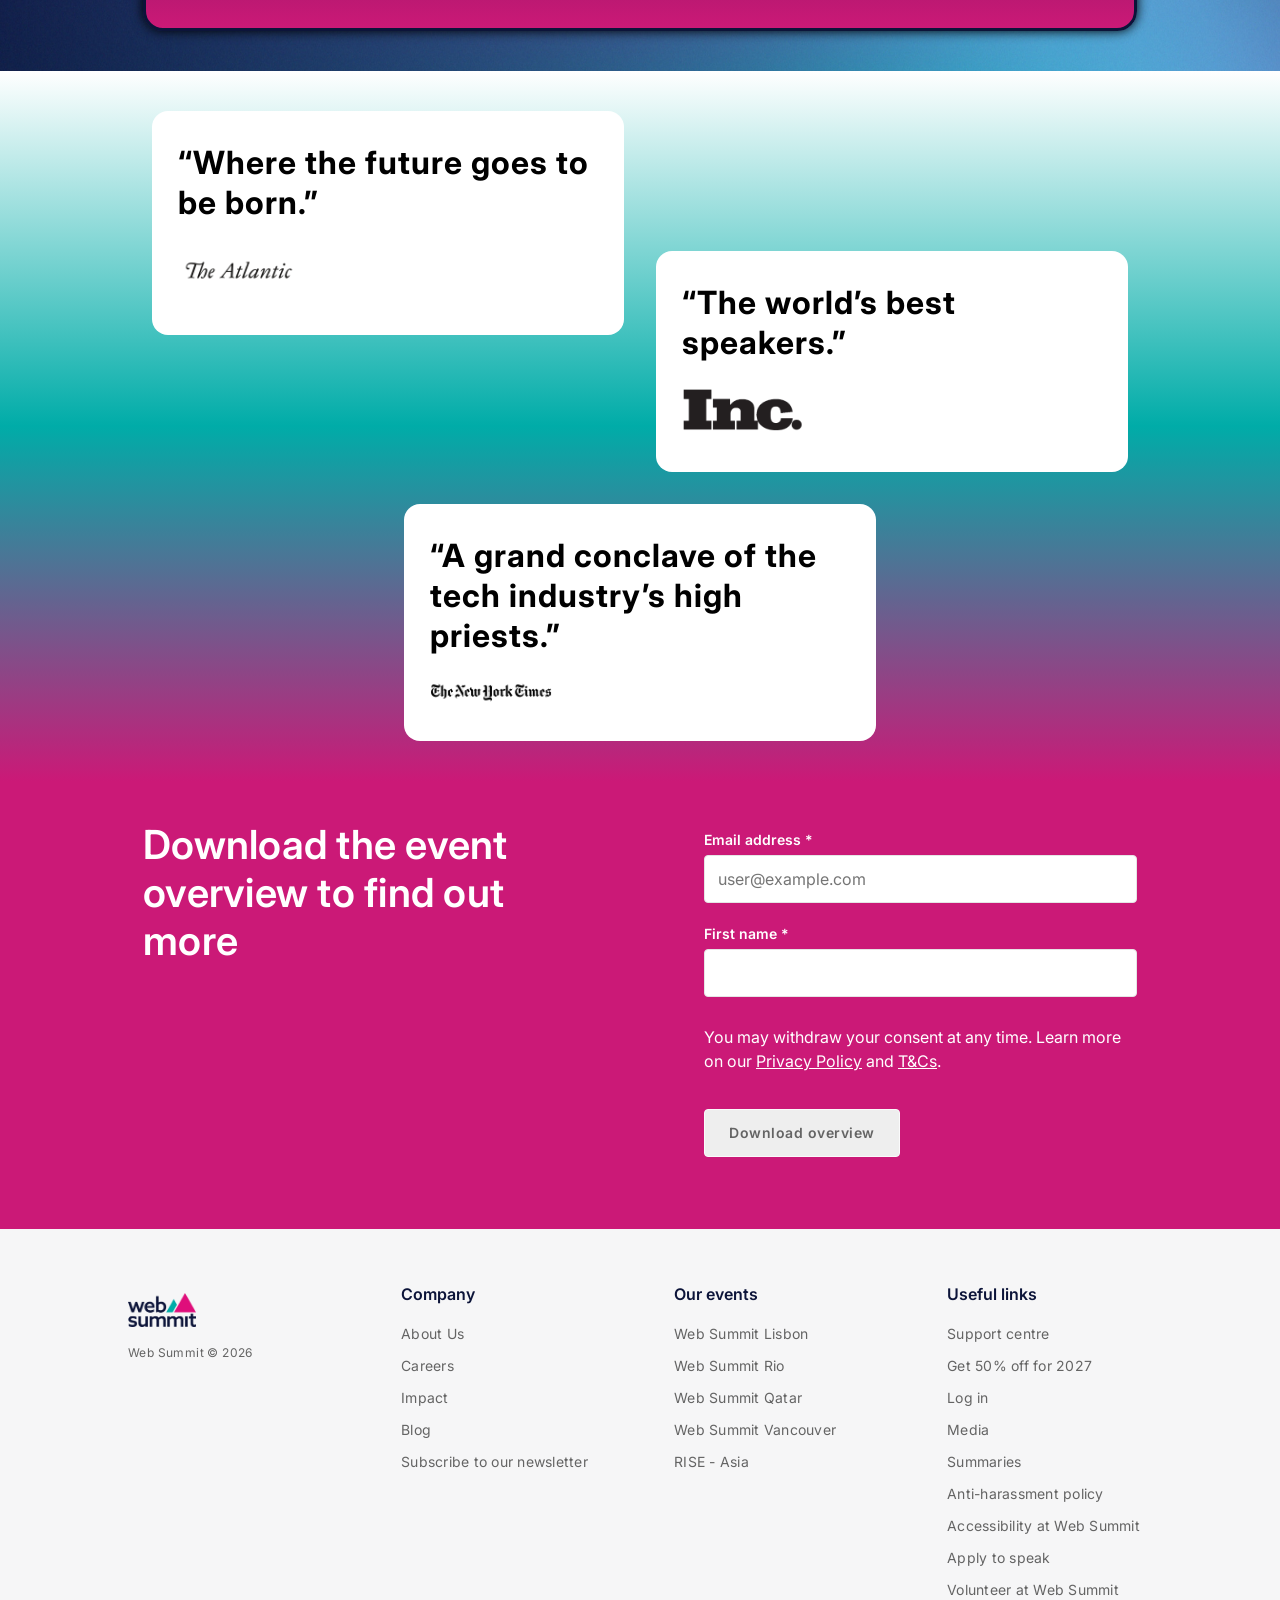
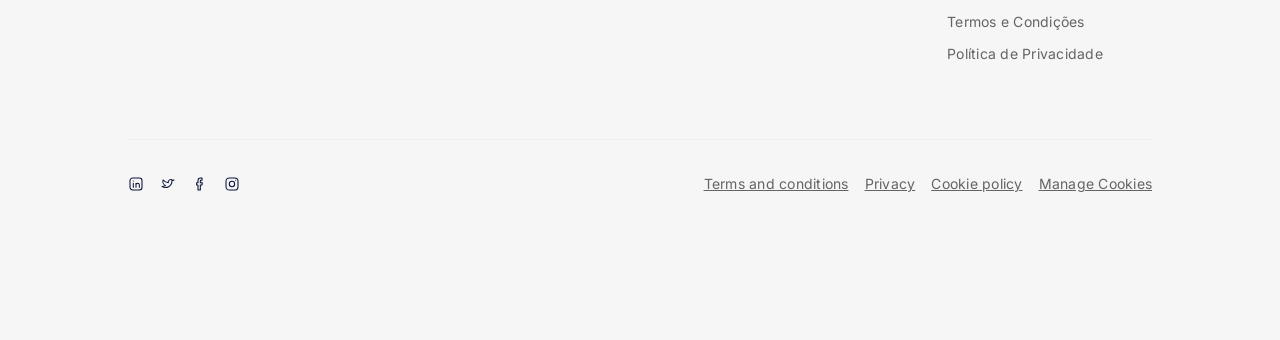
==== commit ebce012c: "Testemonies Grid, animacoes, captcha, bug fixes e otimizacoes. Adicionado: - Testimonies grid; - max" ====
--- a/index.html
+++ b/index.html
@@ -3,19 +3,31 @@
 <head>
     <meta charset="UTF-8">
     <meta name="viewport" content="width=device-width, initial-scale=1.0">
-    <title>Web Summit</title>
+    <title>Web Summit - The best tech conference on the planet | November 9-12, 2026</title>
 
     <link rel="shortcut icon" href="./img/favicon.ico" type="image/x-icon">
     <link rel="stylesheet" href="estilos.css">
 </head>
 <body>
-
+    <!-- Captcha -->
+    <div class="captcha-container">
+        <div class="captcha-inner-container">
+            <div class="captcha-logo-wrapper"> 
+                <img src="./img/captcha-logo.png" loading="lazy" alt="Captcha Logo">
+            </div>
+            <div class="captcha-text-wrapper">
+                <span>protected by reCAPTCHA</span>
+            </div>
+        </div>
+    </div>
+
+    <!-- Navbar -->
     <nav class="nav nav-outer">
         <header class="nav-wrapper">
             <div class="nav-inner-wrapper">
                 <!-- Logo -->
                 <a class="nav-logo-wrapper" href="#">
-                    <img src="img/web-summit-lisbon-1024x183.png" alt="Logo Websummit com data do evento em 2026" loading="lazy">
+                    <img loading="lazy" src="img/web-summit-lisbon-1024x183.png" alt="Logo Websummit com data do evento em 2026" loading="lazy">
                 </a>
 
 
@@ -527,6 +539,7 @@
         </header>
     </nav>
     
+    <!-- Content -->
     <main>
 
         <!-- Hero -->
@@ -536,7 +549,7 @@
 
                     <!-- Video -->
                     <div id="hero-video-wrapper">
-                        <video src="./vid/hero-vid.mp4" autoplay loop muted></video>
+                        <video src="./vid/hero-vid.mp4" loading="lazy" autoplay loop muted></video>
                     </div>
 
                     <!-- Info  / Buttons -->
@@ -591,7 +604,7 @@
                     <!-- Agibot A3 -->
                     <li>
                         <a class="speaker-card" href="#">
-                            <img src="img/speakers/agibot_a3.avif" alt="">
+                            <img loading="lazy" src="img/speakers/agibot_a3.avif" alt="">
                             <div class="speaker-info">
                                 <h3>Agibot A3</h3>
                                 <p>Humanoid Robot</p>
@@ -603,7 +616,7 @@
                     <!-- Tao Zhang -->
                     <li>
                         <a class="speaker-card" href="#">
-                            <img src="img/speakers/tao_zhang.avif" alt="">
+                            <img loading="lazy" src="img/speakers/tao_zhang.avif" alt="">
                             <div class="speaker-info">
                                 <h3>Tao Zhang</h3>
                                 <p>Co-founder &amp; CPO</p>
@@ -615,7 +628,7 @@
                     <!-- Li Chen -->
                     <li>
                         <a class="speaker-card" href="#">
-                            <img src="img/speakers/li_chen.avif" alt="">
+                            <img loading="lazy" src="img/speakers/li_chen.avif" alt="">
                             <div class="speaker-info">
                                 <h3>Li Chen</h3>
                                 <p>Co-founder</p>
@@ -627,7 +640,7 @@
                     <!-- Galbot G1 -->
                     <li>
                         <a class="speaker-card" href="#">
-                            <img src="img/speakers/galbot_g1.avif" alt="">
+                            <img loading="lazy" src="img/speakers/galbot_g1.avif" alt="">
                             <div class="speaker-info">
                                 <h3>Galbot G1</h3>
                                 <p>Embodied Large-Model Robot</p>
@@ -639,7 +652,7 @@
                     <!-- Michele Catasta -->
                     <li>
                         <a class="speaker-card" href="#">
-                            <img src="img/speakers/michele_catasta.avif" alt="">
+                            <img loading="lazy" src="img/speakers/michele_catasta.avif" alt="">
                             <div class="speaker-info">
                                 <h3>Michele Catasta</h3>
                                 <p>President</p>
@@ -651,7 +664,7 @@
                     <!-- Dahai Li -->
                     <li>
                         <a class="speaker-card" href="#">
-                            <img src="img/speakers/dahai_li.avif" alt="">
+                            <img loading="lazy" src="img/speakers/dahai_li.avif" alt="">
                             <div class="speaker-info">
                                 <h3>Dahai Li</h3>
                                 <p>Co-founder &amp; CEO</p>
@@ -663,7 +676,7 @@
                     <!-- Fei Xu -->
                     <li>
                         <a class="speaker-card" href="#">
-                            <img src="img/speakers/fei_xu.avif" alt="">
+                            <img loading="lazy" src="img/speakers/fei_xu.avif" alt="">
                             <div class="speaker-info">
                                 <h3>Fei Xu</h3>
                                 <p>CMO</p>
@@ -675,7 +688,7 @@
                     <!-- Leo Haojun Wang -->
                     <li>
                         <a class="speaker-card" href="#">
-                            <img src="img/speakers/leo_haojun_wang.avif" alt="">
+                            <img loading="lazy" src="img/speakers/leo_haojun_wang.avif" alt="">
                             <div class="speaker-info">
                                 <h3>Leo Haojun Wang</h3>
                                 <p>Co-Founder &amp; CFO</p>
@@ -687,7 +700,7 @@
                     <!-- Alan Shen -->
                     <li>
                         <a class="speaker-card" href="#">
-                            <img src="img/speakers/alan_shen.avif" alt="">
+                            <img loading="lazy" src="img/speakers/alan_shen.avif" alt="">
                             <div class="speaker-info">
                                 <h3>Alan Shen</h3>
                                 <p>MD Global</p>
@@ -699,7 +712,7 @@
                     <!-- Ling Ge -->
                     <li>
                         <a class="speaker-card" href="#">
-                            <img src="img/speakers/ling_ge.avif" alt="">
+                            <img loading="lazy" src="img/speakers/ling_ge.avif" alt="">
                             <div class="speaker-info">
                                 <h3>Ling Ge</h3>
                                 <p>Chief Investment and Strategy Officer</p>
@@ -717,7 +730,7 @@
         </section>
 
         <!-- News Letter Form 1 -->
-        <section id="newsletter-1">
+        <section id="newsletter-1-section">
             <div class="section-inner-wrapper">
                 <div class="newsletter-grid">
 
@@ -748,13 +761,15 @@
                         <div class="form-button-wrapper">
                             <button type="submit">Join our network</button>
                         </div>
+
+                        
                     </form>
 
                 </div>
             </div>
         </section>
 
-        <!-- Learn More (Selfie) -->
+        <!-- Selfie -->
         <section>
             <div class="section-inner-wrapper">
                 <div class="selfie-wrapper">
@@ -770,7 +785,7 @@
                     </div>
                     
                     <div class="selfie-image-wrapper">
-                        <img src="img/selfie.png" alt="Selfie learn more">
+                        <img loading="lazy" src="img/selfie.png" alt="Selfie learn more">
                     </div>
 
                 </div>
@@ -789,77 +804,77 @@
                 <div class="brands-grid">
                     <!-- Apple -->
                     <div class="brands-grid-item">
-                        <img src="img/brands/brand_apple.png" alt="Apple logo">
+                        <img loading="lazy" src="img/brands/brand_apple.png" alt="Apple logo">
                     </div>
 
                     <!-- Microsoft -->
                     <div class="brands-grid-item">
-                        <img src="img/brands/brand-microsoft.png" alt="Microsoft logo">
+                        <img loading="lazy" src="img/brands/brand-microsoft.png" alt="Microsoft logo">
                     </div>
 
                     <!-- Google -->
                     <div class="brands-grid-item">
-                        <img src="img/brands/brand-google.png" alt="Google logo">
+                        <img loading="lazy" src="img/brands/brand-google.png" alt="Google logo">
                     </div>
 
                     <!-- Amazon -->
                     <div class="brands-grid-item">
-                        <img src="img/brands/brand-amazon.png" alt="Amazon logo">
+                        <img loading="lazy" src="img/brands/brand-amazon.png" alt="Amazon logo">
                     </div>
 
                     <!-- Tesla -->
                     <div class="brands-grid-item">
-                        <img src="img/brands/brand-tesla.png" alt="Tesla logo">
+                        <img loading="lazy" src="img/brands/brand-tesla.png" alt="Tesla logo">
                     </div>
 
                     <!-- Mercedes -->
                     <div class="brands-grid-item">
-                        <img src="img/brands/brand-mercedes.png" alt="Mercedes logo">
+                        <img loading="lazy" src="img/brands/brand-mercedes.png" alt="Mercedes logo">
                     </div>
 
                     <!-- Samsung -->
                     <div class="brands-grid-item">
-                        <img src="img/brands/brand-samsung.png" alt="Samsung logo">
+                        <img loading="lazy" src="img/brands/brand-samsung.png" alt="Samsung logo">
                     </div>
 
                     <!-- Meta -->
                     <div class="brands-grid-item">
-                        <img src="img/brands/brand-meta.png" alt="Meta logo">
+                        <img loading="lazy" src="img/brands/brand-meta.png" alt="Meta logo">
                     </div>
 
                     <!-- Adobe -->
                     <div class="brands-grid-item">
-                        <img src="img/brands/brand-adobe.png" alt="Adobe logo">
+                        <img loading="lazy" src="img/brands/brand-adobe.png" alt="Adobe logo">
                     </div>
 
                     <!-- Louis Vuitton -->
                     <div class="brands-grid-item">
-                        <img src="img/brands/brand-louis-vuitton.png" alt="Louis Vuitton logo">
+                        <img loading="lazy" src="img/brands/brand-louis-vuitton.png" alt="Louis Vuitton logo">
                     </div>
 
                     <!-- KPMG -->
                     <div class="brands-grid-item">
-                        <img src="img/brands/brand-kpmg.svg" alt="KPMG logo">
+                        <img loading="lazy" src="img/brands/brand-kpmg.svg" alt="KPMG logo">
                     </div>
 
                     <!-- Visa -->
                     <div class="brands-grid-item">
-                        <img src="img/brands/brand-visa.png" alt="Visa logo">
+                        <img loading="lazy" src="img/brands/brand-visa.png" alt="Visa logo">
                     </div>
 
                     <!-- Accenture -->
                     <div class="brands-grid-item">
-                        <img src="img/brands/brand-accenture.png" alt="Accenture logo">
+                        <img loading="lazy" src="img/brands/brand-accenture.png" alt="Accenture logo">
                     </div>
 
                     <!-- Goldman Sachs -->
                     <div class="brands-grid-item">
-                        <img src="img/brands/brand-goldman-sachs.png" alt="Goldman Sachs logo">
+                        <img loading="lazy" src="img/brands/brand-goldman-sachs.png" alt="Goldman Sachs logo">
                     </div>
 
                     <!-- Huawei -->
                     <div class="brands-grid-item">
-                        <img src="img/brands/brand-huawei.png" alt="Huawei logo">
+                        <img loading="lazy" src="img/brands/brand-huawei.png" alt="Huawei logo">
                     </div>
                 </div>
 
@@ -882,77 +897,77 @@
                 <div class="brands-grid">
                     <!-- Revolut -->
                     <div class="brands-grid-item">
-                        <img src="img/brands/brand-revolut.svg" alt="Apple logo">
+                        <img loading="lazy" src="img/brands/brand-revolut.svg" alt="Apple logo">
                     </div>
 
                     <!-- Uber -->
                     <div class="brands-grid-item">
-                        <img src="img/brands/brand-uber.png" alt="Microsoft logo">
+                        <img loading="lazy" src="img/brands/brand-uber.png" alt="Microsoft logo">
                     </div>
 
                     <!-- Adyen -->
                     <div class="brands-grid-item">
-                        <img src="img/brands/brand-adyen.png" alt="Google logo">
+                        <img loading="lazy" src="img/brands/brand-adyen.png" alt="Google logo">
                     </div>
 
                     <!-- Whoop -->
                     <div class="brands-grid-item">
-                        <img src="img/brands/brand-whoop.png" alt="Amazon logo">
+                        <img loading="lazy" src="img/brands/brand-whoop.png" alt="Amazon logo">
                     </div>
 
                     <!-- Cloudflare -->
                     <div class="brands-grid-item">
-                        <img src="img/brands/brand-cloudflare.png" alt="Tesla logo">
+                        <img loading="lazy" src="img/brands/brand-cloudflare.png" alt="Tesla logo">
                     </div>
 
                     <!-- GitLab -->
                     <div class="brands-grid-item">
-                        <img src="img/brands/brand-gitlab.png" alt="Mercedes logo">
+                        <img loading="lazy" src="img/brands/brand-gitlab.png" alt="Mercedes logo">
                     </div>
 
                     <!-- Stripe -->
                     <div class="brands-grid-item">
-                        <img src="img/brands/brand-stripe.png" alt="Samsung logo">
+                        <img loading="lazy" src="img/brands/brand-stripe.png" alt="Samsung logo">
                     </div>
 
                     <!-- UiPath -->
                     <div class="brands-grid-item">
-                        <img src="img/brands/brand-uipath.png" alt="Meta logo">
+                        <img loading="lazy" src="img/brands/brand-uipath.png" alt="Meta logo">
                     </div>
 
                     <!-- Rappi -->
                     <div class="brands-grid-item">
-                        <img src="img/brands/brand-rappi.png" alt="Adobe logo">
+                        <img loading="lazy" src="img/brands/brand-rappi.png" alt="Adobe logo">
                     </div>
 
                     <!-- Twilio -->
                     <div class="brands-grid-item">
-                        <img src="img/brands/brand-twilio.png" alt="Louis Vuitton logo">
+                        <img loading="lazy" src="img/brands/brand-twilio.png" alt="Louis Vuitton logo">
                     </div>
 
                     <!-- IElevenLabs -->
                     <div class="brands-grid-item">
-                        <img src="img/brands/brand-elevenlabs.svg" alt="KPMG logo">
+                        <img loading="lazy" src="img/brands/brand-elevenlabs.svg" alt="KPMG logo">
                     </div>
 
                     <!-- Twitter -->
                     <div class="brands-grid-item">
-                        <img src="img/brands/brand-twitter.png" alt="Visa logo">
+                        <img loading="lazy" src="img/brands/brand-twitter.png" alt="Visa logo">
                     </div>
 
                     <!-- Datadog -->
                     <div class="brands-grid-item">
-                        <img src="img/brands/brand-datadog.png" alt="Accenture logo">
+                        <img loading="lazy" src="img/brands/brand-datadog.png" alt="Accenture logo">
                     </div>
 
                     <!-- Wayve -->
                     <div class="brands-grid-item">
-                        <img src="img/brands/brand-wayve.png" alt="Goldman Sachs logo">
+                        <img loading="lazy" src="img/brands/brand-wayve.png" alt="Goldman Sachs logo">
                     </div>
 
                     <!-- Canva -->
                     <div class="brands-grid-item">
-                        <img src="img/brands/brand-canva.png" alt="Huawei logo">
+                        <img loading="lazy" src="img/brands/brand-canva.png" alt="Huawei logo">
                     </div>
                 </div>
 
@@ -966,7 +981,7 @@
         <!-- Promo Video -->
         <section id="promo-video-wrapper">
             <div class="section-inner-wrapper" id="promo-video-inner-wrapper">
-                <video src="vid/partners-vid.mp4" autoplay loop muted></video>
+                <video src="vid/partners-vid.mp4" loading="lazy" autoplay loop muted></video>
             </div>
         </section>
 
@@ -982,77 +997,77 @@
                 <div class="brands-grid">
                     <!-- BBC -->
                     <div class="brands-grid-item">
-                        <img src="img/brands/brand-bbc.png" alt="Apple logo">
+                        <img loading="lazy" src="img/brands/brand-bbc.png" alt="Apple logo">
                     </div>
 
                     <!-- The New York Times -->
                     <div class="brands-grid-item">
-                        <img src="img/brands/brand-thenewyorktimes.png" alt="Microsoft logo">
+                        <img loading="lazy" src="img/brands/brand-thenewyorktimes.png" alt="Microsoft logo">
                     </div>
 
                     <!-- CNN -->
                     <div class="brands-grid-item">
-                        <img src="img/brands/brand-cnn.png" alt="Google logo">
+                        <img loading="lazy" src="img/brands/brand-cnn.png" alt="Google logo">
                     </div>
 
                     <!-- The Guardian -->
                     <div class="brands-grid-item">
-                        <img src="img/brands/brand-guardian.png" alt="Amazon logo">
+                        <img loading="lazy" src="img/brands/brand-guardian.png" alt="Amazon logo">
                     </div>
 
                     <!-- CNBC -->
                     <div class="brands-grid-item">
-                        <img src="img/brands/brand-cnbm.png" alt="Tesla logo">
+                        <img loading="lazy" src="img/brands/brand-cnbm.png" alt="Tesla logo">
                     </div>
 
                     <!-- Fox News -->
                     <div class="brands-grid-item">
-                        <img src="img/brands/brand-foxnew.png" alt="Mercedes logo">
+                        <img loading="lazy" src="img/brands/brand-foxnew.png" alt="Mercedes logo">
                     </div>
 
                     <!-- Fortune -->
                     <div class="brands-grid-item">
-                        <img src="img/brands/brand-fortune.webp" alt="Samsung logo">
+                        <img loading="lazy" src="img/brands/brand-fortune.webp" alt="Samsung logo">
                     </div>
 
                     <!-- The Washington Post -->
                     <div class="brands-grid-item">
-                        <img src="img/brands/brand-washingtonpost.png" alt="Meta logo">
+                        <img loading="lazy" src="img/brands/brand-washingtonpost.png" alt="Meta logo">
                     </div>
 
                     <!-- Financial Times -->
                     <div class="brands-grid-item">
-                        <img src="img/brands/brand-financial-times.jpeg" alt="Adobe logo">
+                        <img loading="lazy" src="img/brands/brand-financial-times.jpeg" alt="Adobe logo">
                     </div>
 
                     <!-- The Independent -->
                     <div class="brands-grid-item">
-                        <img src="img/brands/brand-independent.png" alt="Louis Vuitton logo">
+                        <img loading="lazy" src="img/brands/brand-independent.png" alt="Louis Vuitton logo">
                     </div>
 
                     <!-- Aljazeera -->
                     <div class="brands-grid-item">
-                        <img src="img/brands/brand-aljazeera.png" alt="KPMG logo">
+                        <img loading="lazy" src="img/brands/brand-aljazeera.png" alt="KPMG logo">
                     </div>
 
                     <!-- Le Monde -->
                     <div class="brands-grid-item">
-                        <img src="img/brands/brand-lemonde.png" alt="Visa logo">
+                        <img loading="lazy" src="img/brands/brand-lemonde.png" alt="Visa logo">
                     </div>
 
                     <!-- Deutsche Welle -->
                     <div class="brands-grid-item">
-                        <img src="img/brands/brand-deutsche-welle.png" alt="Accenture logo">
+                        <img loading="lazy" src="img/brands/brand-deutsche-welle.png" alt="Accenture logo">
                     </div>
 
                     <!-- RTP -->
                     <div class="brands-grid-item">
-                        <img src="img/brands/brand-rtp.png" alt="Goldman Sachs logo">
+                        <img loading="lazy" src="img/brands/brand-rtp.png" alt="Goldman Sachs logo">
                     </div>
 
                     <!-- The Economist -->
                     <div class="brands-grid-item">
-                        <img src="img/brands/brand-theeconomist.png" alt="Huawei logo">
+                        <img loading="lazy" src="img/brands/brand-theeconomist.png" alt="Huawei logo">
                     </div>
                 </div>
 
@@ -1075,77 +1090,77 @@
                 <div class="brands-grid">
                     <!-- Sequoia -->
                     <div class="brands-grid-item">
-                        <img src="img/brands/brand-sequoia.png" alt="Apple logo">
+                        <img loading="lazy" src="img/brands/brand-sequoia.png" alt="Apple logo">
                     </div>
 
                     <!-- A16Z -->
                     <div class="brands-grid-item">
-                        <img src="img/brands/brand-a16z.png" alt="Microsoft logo">
+                        <img loading="lazy" src="img/brands/brand-a16z.png" alt="Microsoft logo">
                     </div>
 
                     <!-- NEA -->
                     <div class="brands-grid-item">
-                        <img src="img/brands/brand-nea.png" alt="Google logo">
+                        <img loading="lazy" src="img/brands/brand-nea.png" alt="Google logo">
                     </div>
 
                     <!-- Benchmark -->
                     <div class="brands-grid-item">
-                        <img src="img/brands/brand-benchmark.png" alt="Amazon logo">
+                        <img loading="lazy" src="img/brands/brand-benchmark.png" alt="Amazon logo">
                     </div>
 
                     <!-- Combinator -->
                     <div class="brands-grid-item">
-                        <img src="img/brands/brand-combinator.png" alt="Tesla logo">
+                        <img loading="lazy" src="img/brands/brand-combinator.png" alt="Tesla logo">
                     </div>
 
                     <!-- Accel -->
                     <div class="brands-grid-item">
-                        <img src="img/brands/brand-accel.png" alt="Mercedes logo">
+                        <img loading="lazy" src="img/brands/brand-accel.png" alt="Mercedes logo">
                     </div>
 
                     <!-- Index Ventures -->
                     <div class="brands-grid-item">
-                        <img src="img/brands/brand-index-ventures.png" alt="Samsung logo">
+                        <img loading="lazy" src="img/brands/brand-index-ventures.png" alt="Samsung logo">
                     </div>
 
                     <!-- Khosla Ventures -->
                     <div class="brands-grid-item">
-                        <img src="img/brands/brand-khosla-ventures.png" alt="Meta logo">
+                        <img loading="lazy" src="img/brands/brand-khosla-ventures.png" alt="Meta logo">
                     </div>
 
                     <!-- USV -->
                     <div class="brands-grid-item">
-                        <img src="img/brands/brand-usv.jpeg" alt="Adobe logo">
+                        <img loading="lazy" src="img/brands/brand-usv.jpeg" alt="Adobe logo">
                     </div>
 
                     <!-- Tiger Global -->
                     <div class="brands-grid-item">
-                        <img src="img/brands/brand-tigerglobal.png" alt="Louis Vuitton logo">
+                        <img loading="lazy" src="img/brands/brand-tigerglobal.png" alt="Louis Vuitton logo">
                     </div>
 
                     <!-- SoftBank -->
                     <div class="brands-grid-item">
-                        <img src="img/brands/brand-softbank.png" alt="KPMG logo">
+                        <img loading="lazy" src="img/brands/brand-softbank.png" alt="KPMG logo">
                     </div>
 
                     <!-- Founders Fund -->
                     <div class="brands-grid-item">
-                        <img src="img/brands/brand-founders-fund.png" alt="Visa logo">
+                        <img loading="lazy" src="img/brands/brand-founders-fund.png" alt="Visa logo">
                     </div>
 
                     <!-- Redpoint -->
                     <div class="brands-grid-item">
-                        <img src="img/brands/brand-redpoint.png" alt="Accenture logo">
+                        <img loading="lazy" src="img/brands/brand-redpoint.png" alt="Accenture logo">
                     </div>
 
                     <!-- Greylock -->
                     <div class="brands-grid-item">
-                        <img src="img/brands/brand-greylock.png" alt="Goldman Sachs logo">
+                        <img loading="lazy" src="img/brands/brand-greylock.png" alt="Goldman Sachs logo">
                     </div>
 
                     <!-- General Catalyst -->
                     <div class="brands-grid-item">
-                        <img src="img/brands/brand-general-catalyst.png" alt="Huawei logo">
+                        <img loading="lazy" src="img/brands/brand-general-catalyst.png" alt="Huawei logo">
                     </div>
                 </div>
 
@@ -1164,9 +1179,9 @@
                     <h1 class="h1-experience">Experience Web Summit</h1>
                     <h4 class="h4-experience">One event, countless opportunities. Join us in Lisbon, November 9-12, 2026.</h4>
                     <div class="experience-button-wrapper">
-                        <a href="#" class="experience-button-1">Book tickets</a>
-                        <a href="#" class="experience-button-2">Newsletter</a>
-                        <a href="#" class="experience-button-3">Exhibit</a>
+                        <a href="#" class="experience-buton experience-button-1">Book tickets</a>
+                        <a href="#" class="experience-buton experience-button-2">Newsletter</a>
+                        <a href="#" class="experience-buton experience-button-3">Exhibit</a>
                     </div>
                 </div>
 
@@ -1183,41 +1198,48 @@
             </div>
         </section>
 
-        <!-- Floating Grid -->
-        <section class="lorem"> <!-- Remover class --> 
+        <!-- Testimonies -->
+        <section id="testimonies-section">
             <div class="section-inner-wrapper">
-                <!-- Remover -->
-                <span>Floating Grid</span>
-
-                <!-- Conteudo aqui -->
+                <div class="testimonies-grid">
+                    <div class="testimonies-card">
+                        <span>“Where the future goes to be born.”</span>
+                        <img loading="lazy" src="./img/floating-grid/brand-the-atlantic.png" alt="The Atlantic Logo">
+                    </div>
+                    <div class="testimonies-card">
+                        <span>“The world’s best speakers.”</span>
+                        <img loading="lazy" src="./img/floating-grid/brand-inc.png" alt="The Atlantic Logo">
+                    </div>
+                    <div class="testimonies-card">
+                        <span>“A grand conclave of the tech industry’s high priests.”</span>
+                        <img loading="lazy" src="./img/floating-grid/brand-thenewyorktimes.png" alt="The Atlantic Logo">
+                    </div>
+                </div>
             </div>
         </section>
 
         <!-- News Letter Form 2 -->
         <!-- Same layout as Form 1 (same classes), only the background and texts change -->
-        <section id="newsletter-2">
-        <!-- Same layout as Form 1 (same classes), only the background and texts change -->
-        <section id="newsletter-2">
+        <section id="newsletter-2-section">
             <div class="section-inner-wrapper">
-                <div class="newsletter-grid">
                 <div class="newsletter-grid">
 
                     <!-- Text -->
                     <div class="newsletter-text">
                         <h2>Download the event overview to find out more</h2>
                     </div>
-                        
+
                     <!-- Form -->
-                    <!-- ids are different from Form 1: an id can only appear once in the page -->
                     <form class="newsletter-form" action="#">
+                        <!-- Each label is linked to its input through for / id -->
                         <div class="form-field">
-                            <label for="newsletter-2-email">Email address<span>*</span></label>
-                            <input type="email" id="newsletter-2-email" name="email" placeholder="user@example.com" required>
+                            <label for="newsletter-1-email">Email address<span>*</span></label>
+                            <input type="email" id="newsletter-1-email" name="email" placeholder="user@example.com" required>
                         </div>
 
                         <div class="form-field">
-                            <label for="newsletter-2-name">First name<span>*</span></label>
-                            <input type="text" id="newsletter-2-name" name="name" required>
+                            <label for="newsletter-1-name">First name<span>*</span></label>
+                            <input type="text" id="newsletter-1-name" name="name" required>
                         </div>
 
                         <p>
@@ -1241,9 +1263,9 @@
             <!-- Logo + Copyright -->
             <div class="footer-logo">
                 <a class="footer-logo-link" href="#">
-                    <img src="img/logo-footer.png" alt="">
+                    <img loading="lazy" src="img/logo-footer.png" alt="">
                 </a>
-                <span>LISBON • NOVEMBER 9-12, 2026</span>
+                <span>Web Summit © 2026</span>
             </div>
 
             <!-- Company -->
--- a/estilos.css
+++ b/estilos.css
@@ -8,10 +8,15 @@
     --nav-border-color: #bfc2c7;
     --hero-border-color: hsla(0,0%,7%,.4);
 
+    --captcha-bg: #1a73e8;
+
     --nav-link-text: #333333;
 
     --btn-gradient: linear-gradient(93deg, #DE0E7B 1.57%, #6B4AA4 70.53%, #00ACA8 95.39%);
     --btn-learn-more: #0c1439;
+
+    --speaker-border-pink: linear-gradient(rgb(203, 25, 119), rgb(203, 25, 119));
+    --speaker-border-cyan: linear-gradient(rgb(0, 132, 132), rgb(0, 132, 132));
 
     --floating-grid-gradient: linear-gradient(180deg, var(--white) 0%, #00aca8 50%, #cb1977 100%);
     --slider-gradient: linear-gradient(180deg, #0c1439 0%, #cb1977 100%);
@@ -21,10 +26,6 @@
     --footer-text: #646464;
     --footer-line: #eeeeee;
     --form1-gradient: linear-gradient(180deg, #0c1439 0%, #654da0 100%);
-
-    --footer-bg: #f6f6f7;
-    --footer-text: #646464;
-    --footer-line: #eeeeee;
 }
 
 *{
@@ -94,28 +95,80 @@
 .tablet, .desktop{ display: none; }
 
 
+/* Captchas */
+.captcha-container{
+    transition: transform 0.3s ease;
+    &:hover{
+        transform: translateX(-186px);
+    }
+
+    position: fixed;
+    bottom: 14px;
+    right: -188px;
+
+    width: 256px;
+    height: 60px;
+
+    overflow: hidden;
+
+    border-radius: 2px;
+
+    background: var(--captcha-bg);
+    box-shadow: 0px 0px 5px 1px rgba(0, 0, 0, 0.25);
+    color: white;
+}
+
+.captcha-inner-container{
+    display: flex;
+    width: 100%;
+    height: 100%;
+}
+
+.captcha-logo-wrapper{
+    display: flex;
+    justify-content: center;
+    align-items: center;
+
+    background-color: #f9f9f9;
+    width: 70px;
+
+    & img{
+        width: 44px;
+        height: 44px;
+    }
+}
+
+.captcha-text-wrapper{
+    display: flex;
+    justify-content: center;
+    align-items: center;
+
+    flex-grow: 1;
+
+    font-size: 13px;
+}
+
 
 
 /* ============================================================ */
 /* MOBILE */
 /* ============================================================ */
-
-/* query apenas para poder esconder tudo duma vez */
-
 @media screen{
     
     .nav-outer{
         position: sticky;
-        background-color: var(--white);
+        top: 0;
+        z-index: 10;
+
         width: 100%;
         height: 5rem;
-        top: 0;
-        z-index: 10;
+        
+        background-color: var(--white);
     }
     
     .nav-wrapper{
+        padding: 0px 1.75rem;
         margin: 0 auto;
-        padding: 0px 1.75rem;
         max-width: 96rem;
     }
     
@@ -234,7 +287,6 @@
         }
     }
 
-
     .nav-link-subitem-wrapper{
         display: grid;
         grid-template: 1fr;
@@ -259,7 +311,6 @@
         }
     }
 
-
     /* Login button (Mobile / Tablet) */
     #nav-login-mobile{
         display: flex;
@@ -283,7 +334,6 @@
             color: var(--nav-link-text);
         }
     }
-
 
     /* Mobile nav menu toggle */
     .nav-menu-toggle{
@@ -420,6 +470,7 @@
     }
 
 
+
     /* Hero Section */
     #hero-section{
         background: url(./img/hero-bg.jpg);
@@ -431,6 +482,7 @@
         & .section-inner-wrapper{ 
             width: 100%; 
             padding: 0 2rem;
+            max-width: 96rem;
         }        
     }
 
@@ -513,7 +565,6 @@
         }
     }
 
-    /* Hero title and text */
     #hero-info-text{
         width: 100%;
         padding: 16px 0px 20px; 
@@ -569,9 +620,46 @@
 
         max-width: 64rem;
         margin: 0 auto;
+
+        & li{
+            position: relative;
+            padding: 0.15rem;
+            overflow: hidden;
+            border-radius: 0.85rem;
+        }
     }
 
     .speaker-card{
+        &:hover{
+            &::before{ 
+                display: block; 
+                animation: 4s linear infinite speaker-card-hover-anim;
+            }
+        }
+
+        &::before{
+            content: "";
+            display: none;
+            position: absolute;
+
+            left: 50%;
+            top: 50%;
+            z-index: -1;
+
+            width: 200%;
+            height: 200%;
+
+            border-radius: 0.875rem;
+
+            background-color: rgb(203, 25, 119);
+
+            background-repeat: no-repeat;
+            background-size: 50% 50%, 50% 50%;
+            background-position: 0px 0px, 100% 0px, 100% 100%, 0px 100%;
+            background-image: var(--speaker-border-cyan), var(--speaker-border-pink);
+        }
+
+
         display: block;
         overflow: hidden;
 
@@ -579,11 +667,6 @@
         border-radius: 12px;
 
         color: black;
-
-        &:hover{
-            border-color: var(--accent);
-            box-shadow: 0 0 0 1px var(--accent);
-        }
 
         & img{
             display: block;
@@ -595,11 +678,22 @@
         }
     }
 
+    @keyframes speaker-card-hover-anim{
+        from{
+            transform: translate(-50%, -50%) rotate(0deg);
+        }
+        to{
+            transform: translate(-50%, -50%) rotate(360deg);
+        }
+    }
+
     .speaker-info{
         padding: 9px 10px 12px;
 
         font-size: 0.8125rem;
         line-height: 1.3;
+
+        background-color: var(--white);
 
         /* Uma linha so, cortada com "..." quando nao cabe */
         & h3, & p{
@@ -617,25 +711,16 @@
     }
 
 
-    /* News Letter Form 1 */
-    #newsletter-1{
+
+    /* News Letter Form */
+    #newsletter-1-section{
         background: var(--form1-gradient);
     }
 
-    /* News Letter Form 2 */
-    /* Uses all the Form 1 classes below; only the background is different */
-    #newsletter-2{
+    #newsletter-2-section{
         background: var(--accent);
     }
 
-    /* News Letter Form 2 */
-    /* Uses all the Form 1 classes below; only the background is different */
-    #newsletter-2{
-        background: var(--accent);
-    }
-
-    /* One column on small screens. The second column only appears when
-       there is room for two columns of at least 17rem (like the original, ~768px) */
     .newsletter-grid{
         display: grid;
         grid-template-columns: repeat(auto-fit, minmax(min(100%, 17rem), 1fr));
@@ -679,8 +764,6 @@
         }
     }
 
-
-    /* Label + input */
     .form-field{
         display: flex;
         flex-direction: column;
@@ -738,19 +821,20 @@
         }
     }
 
-    /* :valid = every required field is filled in correctly -> button turns teal */
     .newsletter-form:valid .form-button-wrapper button{
-        border-color: #008484;
-        background: #008484;
-
+        border-color: var(--secondary);
+        background-color: #008484;
+        transition: 0.25s ease-out;
+        
         color: var(--white);
         cursor: pointer;
-
+        
         &:hover{
-            border-color: var(--secondary);
-            background: var(--secondary);
-        }
-    }
+            border-color: #008484;
+            background-color: rgb(4, 97, 91);
+        }
+    }
+
 
 
     /* Brands Sections */
@@ -787,6 +871,7 @@
     }
 
 
+
     /* Promo Video */
     #promo-video-wrapper{
         padding: 0;
@@ -813,6 +898,7 @@
     }
 
 
+
     /* Selfie */
     .selfie-wrapper{
         display: flex;
@@ -824,21 +910,17 @@
     }
 
     .selfie-text-wrapper{
-        
-
         align-self: center;
     }
 
     .h2-selfie{
-        
+        margin-top: 1.4525rem;
+        margin-bottom: 1.4525rem;
+
         font-size: 1.75rem;
         font-weight: 600;
-
         letter-spacing: 0px;
         line-height: 2.25rem;
-
-        margin-top: 1.4525rem;
-        margin-bottom: 1.4525rem;
     }
 
     .learn-more-button-wrapper{
@@ -847,11 +929,6 @@
         align-items: center;
 
         margin-top: 40px;
-    }
-
-    .p-selfie {
-        line-height: 1.5rem;
-        letter-spacing: 0px;
     }
 
     .learn-more-button{
@@ -882,84 +959,25 @@
 
             margin-bottom: 4rem;
         }
-
-        color: var(--white);
-        letter-spacing: 0.5px;
-        font-size: 0.875rem;
-        font-weight: 600;
     }
 
     .selfie-image-wrapper {
         & img {
             width: 17.5625rem;
             height: 17.5625rem;
+            
+            justify-self: center;
             object-fit: cover;
             border-radius: 1rem;
-            justify-self: center;
-        }
-
-        /* overflow: hidden; */
+        }
+
         display: inline-block;
         position: relative;
+        width: 100%;
+
         text-align: center;
-        width: 100%;
-        
-            
-        
-
-    }
-
-
-
-
-
-    /* .selfie-grid {
-        display: flex;
-        flex-direction: column;
-        gap: 2rem; //tava comentado 
-        margin: 0 auto;
-        max-width: 100%;
-        border-radius: 1rem; 
-        overflow: hidden;   
-    } */
-
-    /* .selfie-grid-item {
-        width: 100%;
-        padding: 0;
-
-        &.selfie-text-col {
-            display: flex;
-            flex-direction: column;
-            align-items: flex-start;
-            gap: 1rem;
-            padding: 1.5rem;
-
-            & h2 {
-                font-size: 1.75rem;
-                line-height: 2.25rem;
-                font-weight: 600;
-                color: #111;
-            }
-
-            & p {
-                margin: 0;
-                color: #444;
-                font-size: 1rem;
-            }
-        }
-
-        &.selfie-img-col {
-            border-radius: 1rem;
-            overflow: hidden;
-            
-            & img {
-                width: 100%;
-                height: auto;
-                display: block;
-                object-fit: cover;
-            }
-        }
-    } */
+    }
+
 
 
     /* Experience */
@@ -1015,7 +1033,7 @@
         width: 100%;
     }
 
-    .experience-button-1, .experience-button-2, .experience-button-3 {
+    .experience-buton {
         display: flex;
         justify-content: center;
         align-items: center;
@@ -1039,6 +1057,20 @@
 
     .experience-button-1{
         background: linear-gradient(93.2deg, rgb(222, 14, 123) 1.57%, rgb(107, 74, 164) 70.53%, rgb(0, 172, 168) 95.39%) 0% 0% / 130% 130%;
+        background-size: 130%;
+
+        &:hover{
+            opacity: 0.85;
+            animation: experience-button-anim 3s infinite;
+        }
+    }
+
+    @keyframes experience-button-anim {
+        0%{ background-position: 0px; }
+
+        50%{ background-position: 100%; }
+
+        100%{ background-position: 0px; }
     }
 
     .experience-button-2 {
@@ -1057,12 +1089,49 @@
     }
 
 
+    
+    /* Testimonies */
+    #testimonies-section{
+        background: var(--floating-grid-gradient);
+    }
+
+    .testimonies-grid{
+        display: grid;
+        gap: 2rem;
+
+        padding: 0px 0.563rem;
+    }
+
+    .testimonies-card{
+        display: flex;
+        flex-direction: column;
+
+        background-color: var(--white);
+        height: fit-content;
+
+        padding: 2rem 1.625rem;
+
+        border-radius: 1rem;
+
+        & span{ 
+            font-size: 1.625rem;
+            font-weight: 700;
+            line-height: 1.875rem;
+        }
+
+        & img{
+            margin-top: 1rem;
+            max-width: 29%;
+        }
+    }
+
+
+
     /* Footer */
     #footer{
         background: var(--footer-bg);
     }
 
-    /* Flex + wrap: the logo takes a full row and the menus share the rows below */
     .footer-wrapper{
         display: flex;
         flex-wrap: wrap;
@@ -1087,7 +1156,6 @@
         }
     }
 
-    /* "web" + triangles on the first line, "summit" on the second */
     .footer-logo-link{
         display: inline-flex;
         flex-direction: column;
@@ -1106,7 +1174,6 @@
         }
     }
 
-    /* Two menus per row on mobile */
     .footer-menu{
         width: 50%;
 
@@ -1140,7 +1207,6 @@
         }
     }
 
-    /* Social icons and legal links, separated by a thin line */
     .footer-bottom{
         width: 100%;
         padding: 2rem 0;
@@ -1170,7 +1236,6 @@
         }
     }
 
-    /* One row spread across the width; on very narrow screens it wraps to a second line */
     .footer-legal{
         display: flex;
         flex-wrap: wrap;
@@ -1188,7 +1253,6 @@
         }
     }
 }
-
 /* ============================================================ */
 
 
@@ -1207,6 +1271,7 @@
     }
     
 
+
     /* Main Body */
     .section-title-wrapper{
         & h2{
@@ -1221,10 +1286,14 @@
         }
     }
 
+
+
     /* Hero Section */
     #hero-video-wrapper{
         height: 348px;
     }
+
+
 
     /* Speakers Section */
     #speakers-title-wrapper h2{
@@ -1237,6 +1306,8 @@
         gap: 1.5rem;
     }
 
+
+
     /* News Letter Form 1 */
     .newsletter-text h2{
         margin-top: 0;
@@ -1251,15 +1322,11 @@
 
     @media (max-width: 760px){
         .form-button-wrapper button{
-        width: 100%;
-    }
-    }
-
-    @media (max-width: 760px){
-        .form-button-wrapper button{
-        width: 100%;
-    }
-    }
+            width: 100%;
+        }
+    }
+
+
 
     /* Brands */
     .brands-grid{
@@ -1276,12 +1343,16 @@
         }
     }
 
+
+
     /* Selfie */
     .learn-more-button.selfie{
 
             display: inline-flex;
             width: auto;
     }
+
+
 
     /* Experience */
     #experience-section{
@@ -1305,13 +1376,77 @@
         justify-content: center;
     }
 
-    .experience-button-1, .experience-button-2, .experience-button-3 {
+    .experience-buton {
         font-size: 1.5rem;
         width: fit-content;
     }
 
     .h1-experience, .h4-experience {
         text-align: center;
+    }
+
+
+
+    /* Testimonies */
+    .testimonies-grid{
+        grid-template-columns: repeat(4, 1fr);
+
+        .testimonies-card:nth-child(1){
+            grid-column: span 2;
+        }
+        .testimonies-card:nth-child(2){
+            grid-column: span 2;
+            margin-top: 8.75rem;
+        }
+        .testimonies-card:nth-child(3){
+            grid-column: 2 / span 2;
+        }
+    }
+
+    .testimonies-card{
+
+        & span{
+            font-size: 2rem;
+            line-height: 2.5rem;
+            letter-spacing: 1px;
+        }
+    }
+
+    
+
+    /* Footer */
+    .footer-wrapper{
+        max-width: 48.875rem;
+        padding: 4rem 1rem 7rem;
+    }
+
+    /* Three menus side by side, each one a quarter of the width */
+    .footer-menu{
+        width: 25%;
+
+        & h2{
+            margin-top: -0.7rem;
+            margin-bottom: 1.1rem;
+        }
+    }
+
+    /* Icons on the left, legal links on the right */
+    .footer-bottom{
+        display: flex;
+        justify-content: space-between;
+    }
+
+    .footer-social{
+        margin-bottom: 0;
+    }
+
+    /* The 1rem column-gap from mobile keeps the links apart */
+    .footer-legal{
+        align-items: center;
+
+        & a{
+            margin-bottom: 0;
+        }
     }
 
     /* Footer */
@@ -1344,43 +1479,7 @@
     /* The 1rem column-gap from mobile keeps the links apart */
     .footer-legal{
         align-items: center;
-
-        & a{
-            margin-bottom: 0;
-        }
-    }
-
-    /* Footer */
-    /* 46.875rem of content + 2rem of side padding (box-sizing: border-box) */
-    .footer-wrapper{
-        max-width: 48.875rem;
-        padding: 4rem 1rem 7rem;
-    }
-
-    /* Three menus side by side, each one a quarter of the width */
-    .footer-menu{
-        width: 25%;
-
-        & h2{
-            margin-top: -0.7rem;
-            margin-bottom: 1.1rem;
-        }
-    }
-
-    /* Icons on the left, legal links on the right */
-    .footer-bottom{
-        display: flex;
-        justify-content: space-between;
-    }
-
-    .footer-social{
-        margin-bottom: 0;
-    }
-
-    /* The 1rem column-gap from mobile keeps the links apart */
-    .footer-legal{
-        align-items: center;
-
+        
         & a{
             margin-bottom: 0;
         }
@@ -1395,6 +1494,9 @@
 /* ============================================================ */
 @media (min-width: 950px) {
     /* Main Body */
+    .lorem {
+        width: 100%
+    }
     
     #hero-section{
         padding-top: 64px;
@@ -1452,16 +1554,13 @@
         }
     
     /* Titles */
-    /* IMPORTANTE - TROQUEI VALORES */
     .section-title-wrapper h2{
         font-size: 2.5rem;
         letter-spacing: 0.25px;
         line-height: 3rem;
-
-        /* font-size: 2rem;
-        letter-spacing: 0px;
-        line-height: 2.5rem; */
-    }
+    }
+
+
 
     /* Speakers */
     #speakers-title-wrapper h2{
@@ -1484,6 +1583,8 @@
         }
     }
 
+
+
     /* News Letter Form 1 */
     .newsletter-grid{
         width: min(100% - 1.875rem, 60.625rem);
@@ -1493,8 +1594,11 @@
         font-size: 2.5rem;
         line-height: 3rem;
         letter-spacing: 0.25px;
-    }    
-
+    }   
+
+
+
+    /* Selfie */
     .selfie-wrapper{
         display: grid;
         /*DEU FIX NA WIDTH DA IMAGEM, É SUPOSTO SER FIXA E O TEXTO É QUE AUMENTA*/
@@ -1507,12 +1611,6 @@
 
     }
 
-    .lorem {
-        border-radius: 20px;
-        margin: 1rem;
-        /* width: 100% + 1rem  As margens eram mais largas que a página. */
-        width: auto;
-    }
     .selfie-image-wrapper{
         position: relative;
         width: 31rem;
@@ -1531,27 +1629,9 @@
         }
     }
 
-    .learn-more-button.selfie {
+    .learn-more-button.selfie{
         margin-bottom: 0;
     }
-
-    /* .selfie-grid {
-        display: flex;
-        flex-direction: row;
-        align-items: center;
-        gap: 4rem;
-    } */
-
-
-    /* .selfie-grid-item {
-        flex: 1; 
-    }
-
-    .selfie-grid-item.selfie-img-col img {
-        width: 100%;
-        height: auto;
-        object-fit: cover;
-    } */
 
 }
 /* ============================================================ */
@@ -1749,8 +1829,8 @@
     }
 
 
+
     /* Main Body */
-
     .section-inner-wrapper{
         width: 64rem;
     }   
@@ -1775,12 +1855,6 @@
         padding: 0;
     }
 
-    /* Experience Web Summit */
-    /* #experience-section {
-        max-width: 64rem;
-        margin: 0 auto;
-    } */
-
     /* Footer */
     .footer-wrapper{
         max-width: 66rem;
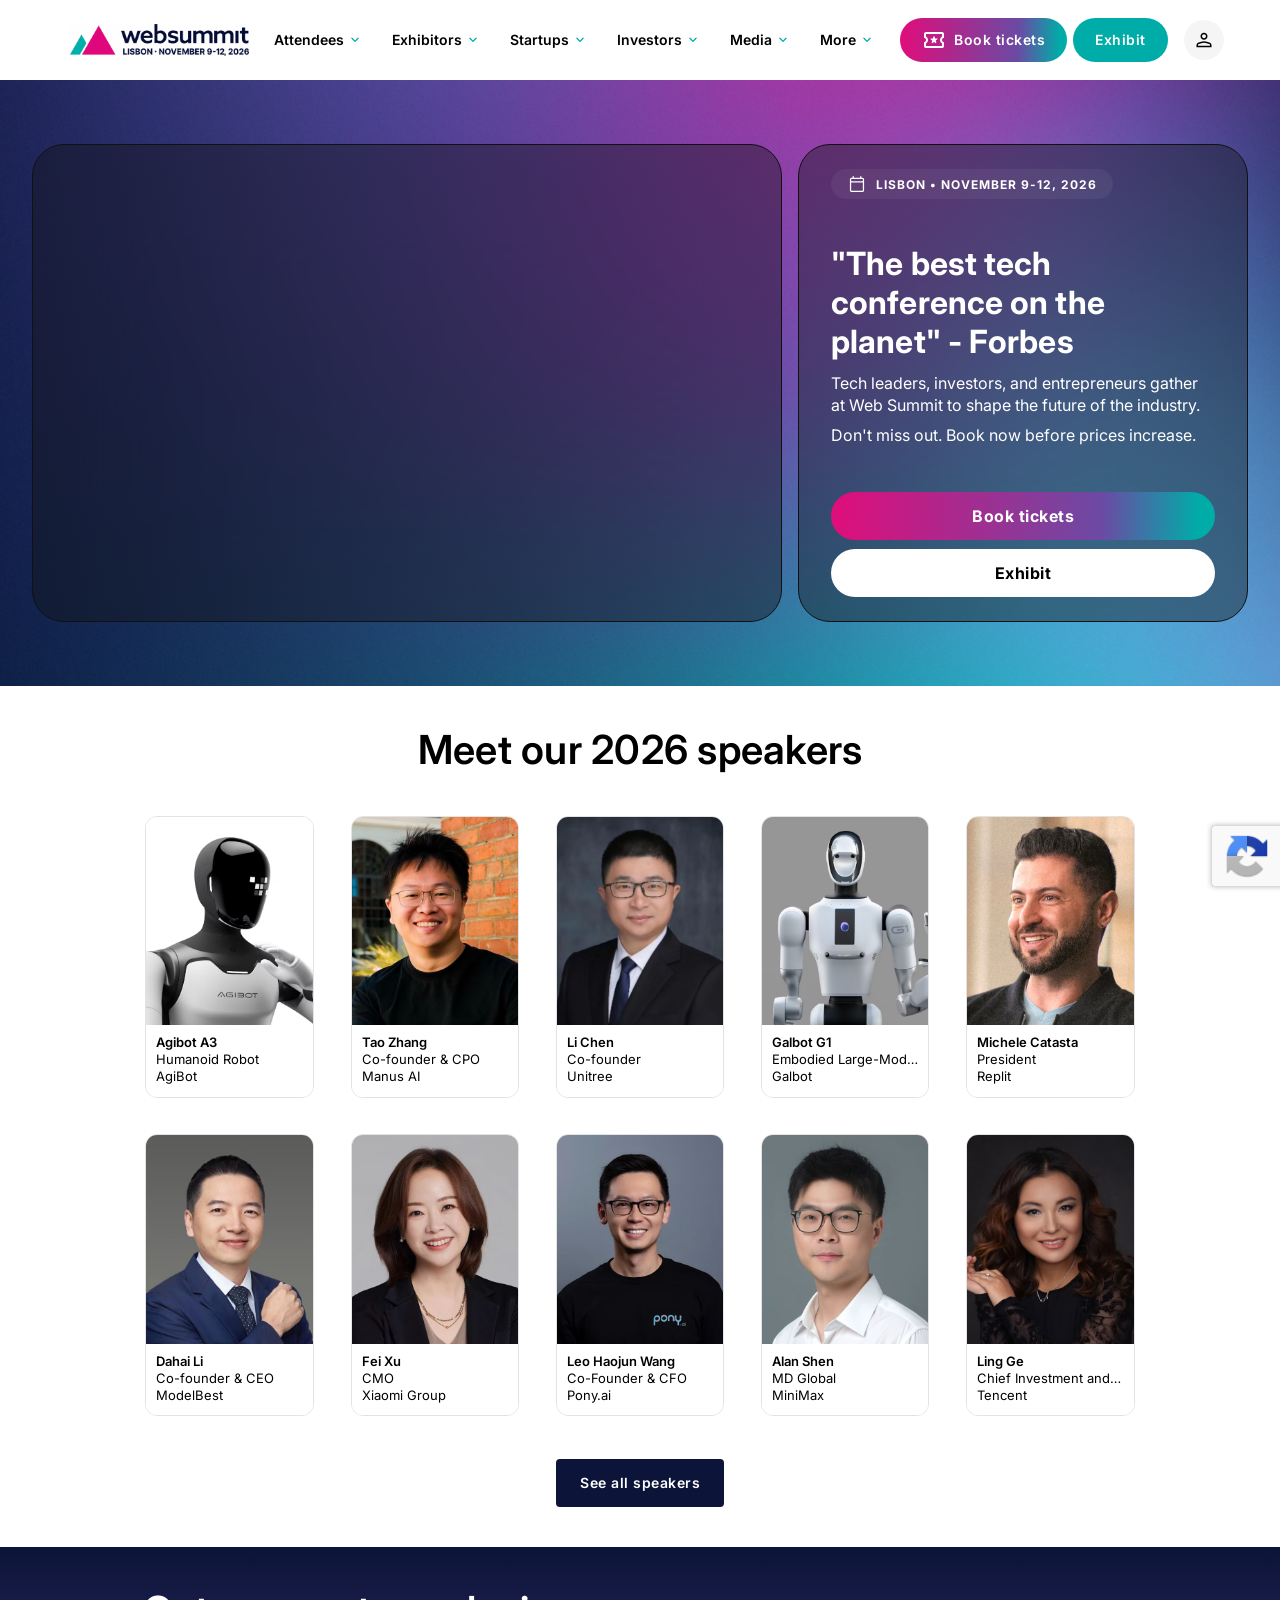
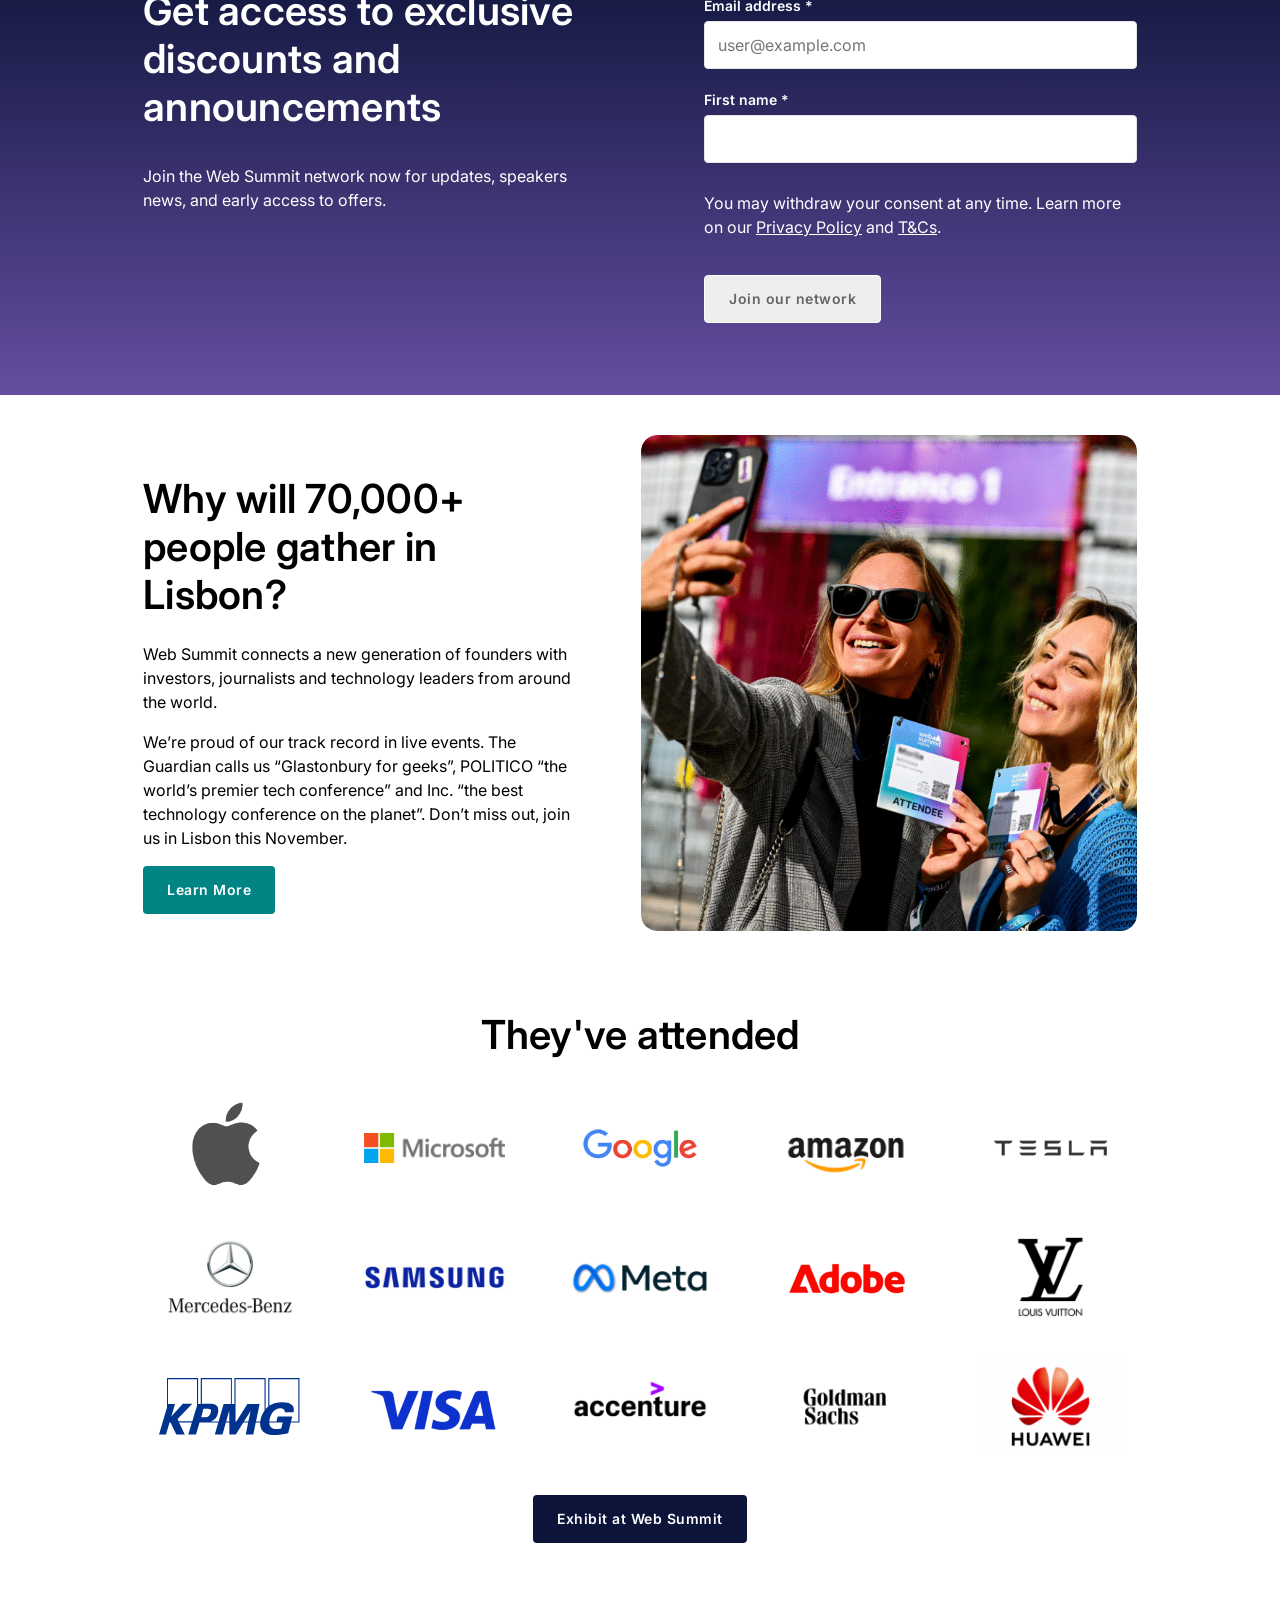
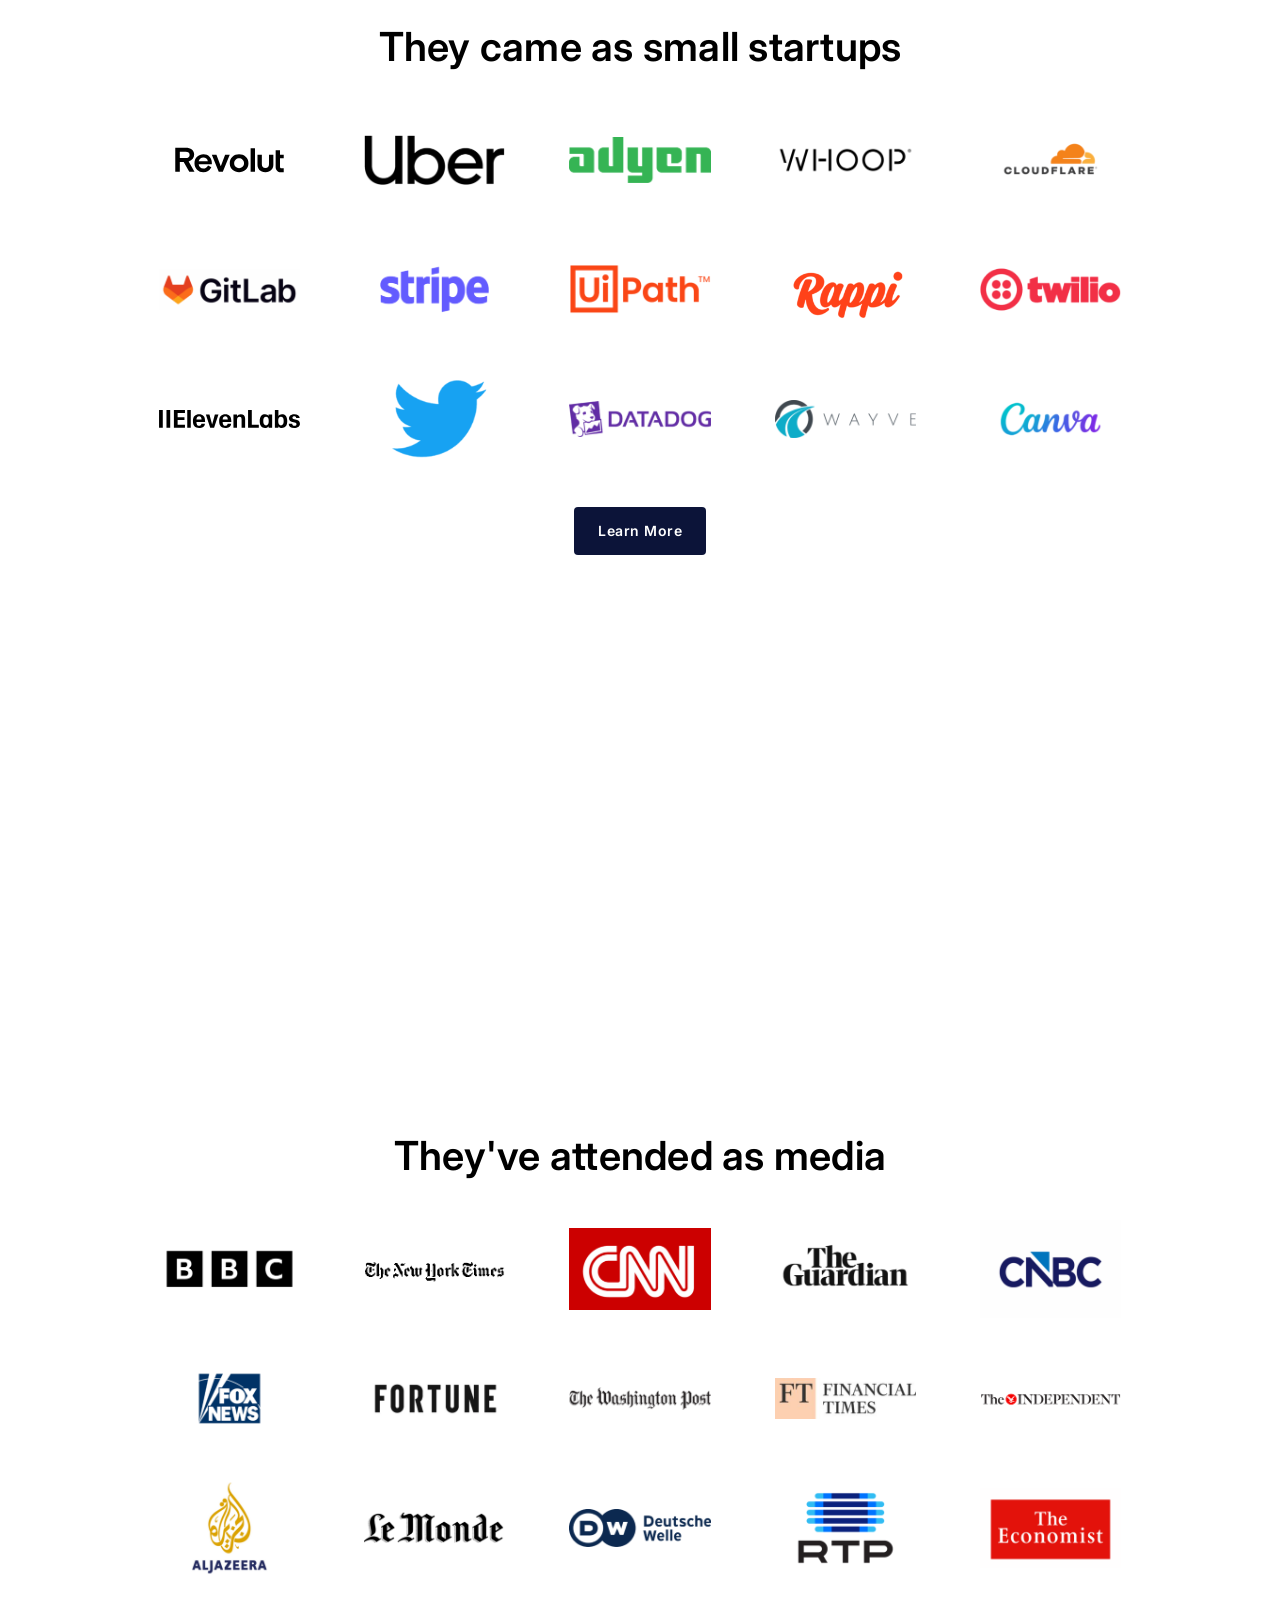
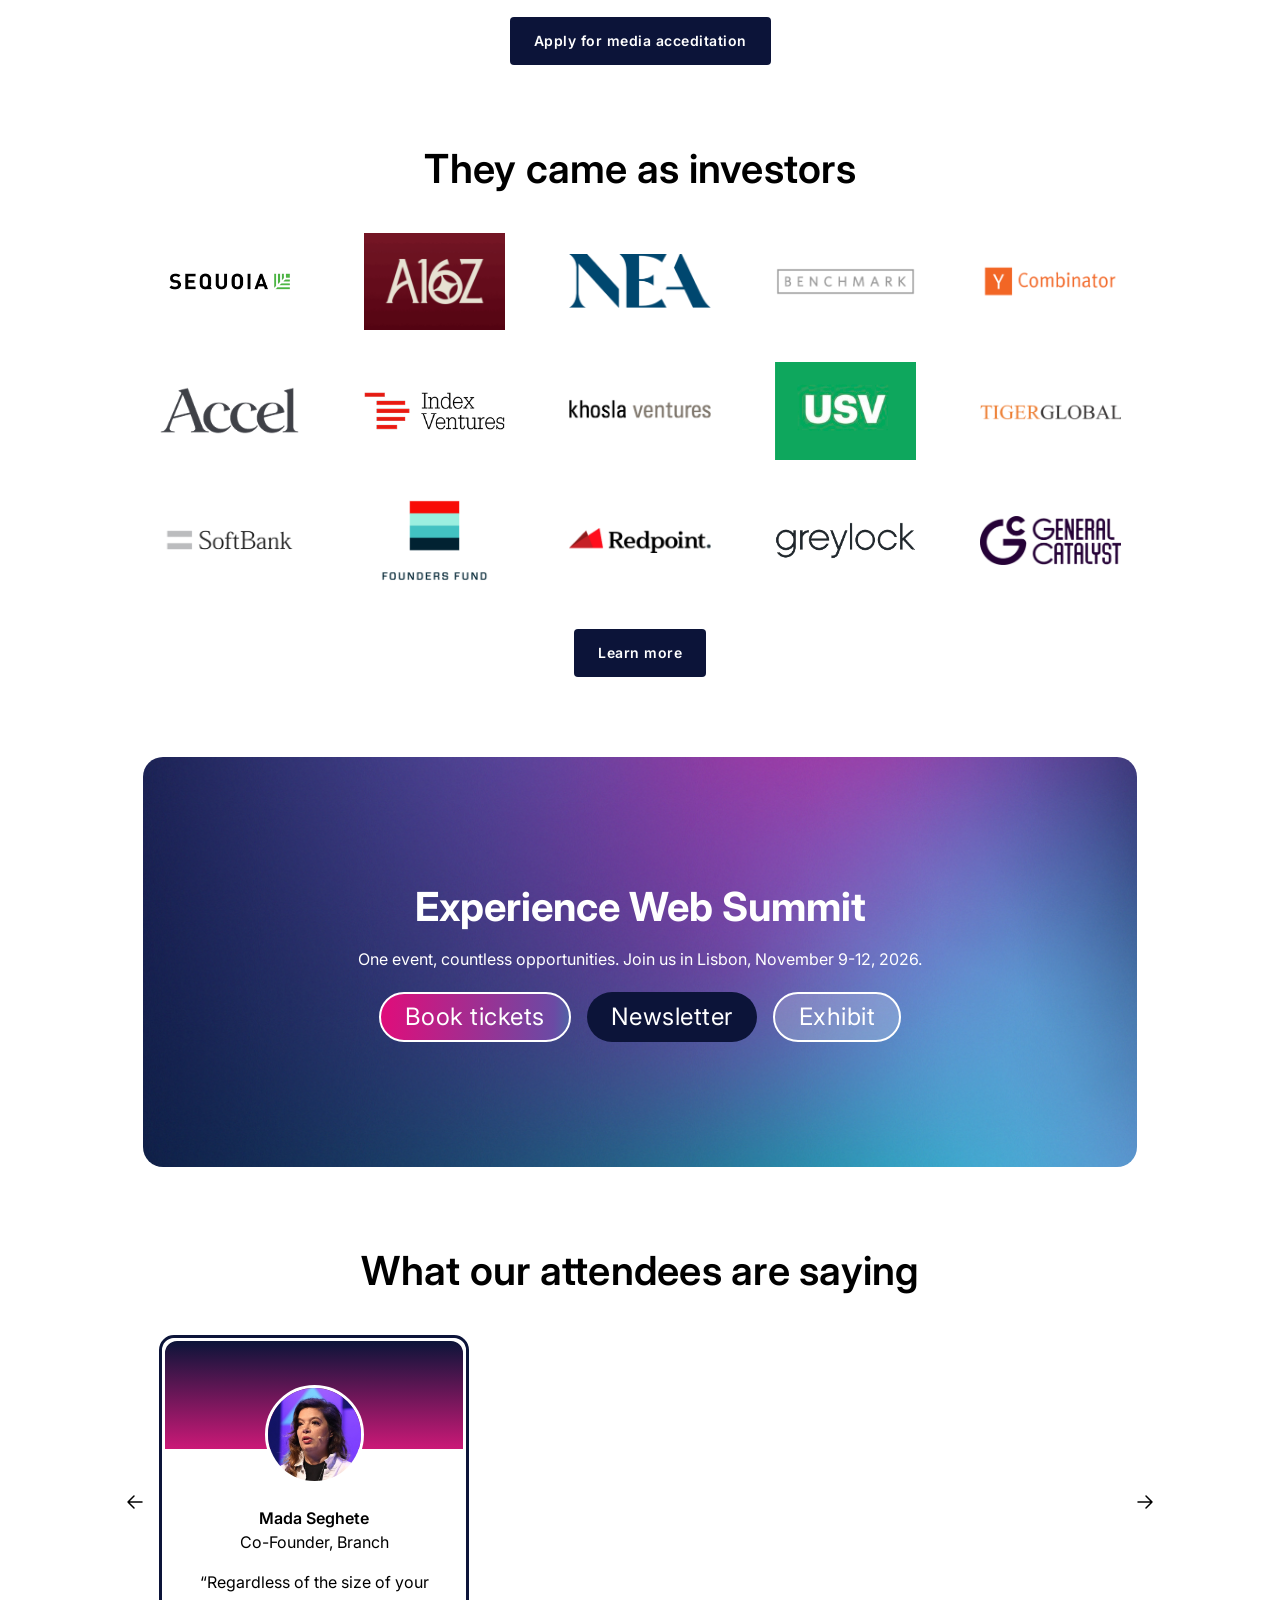
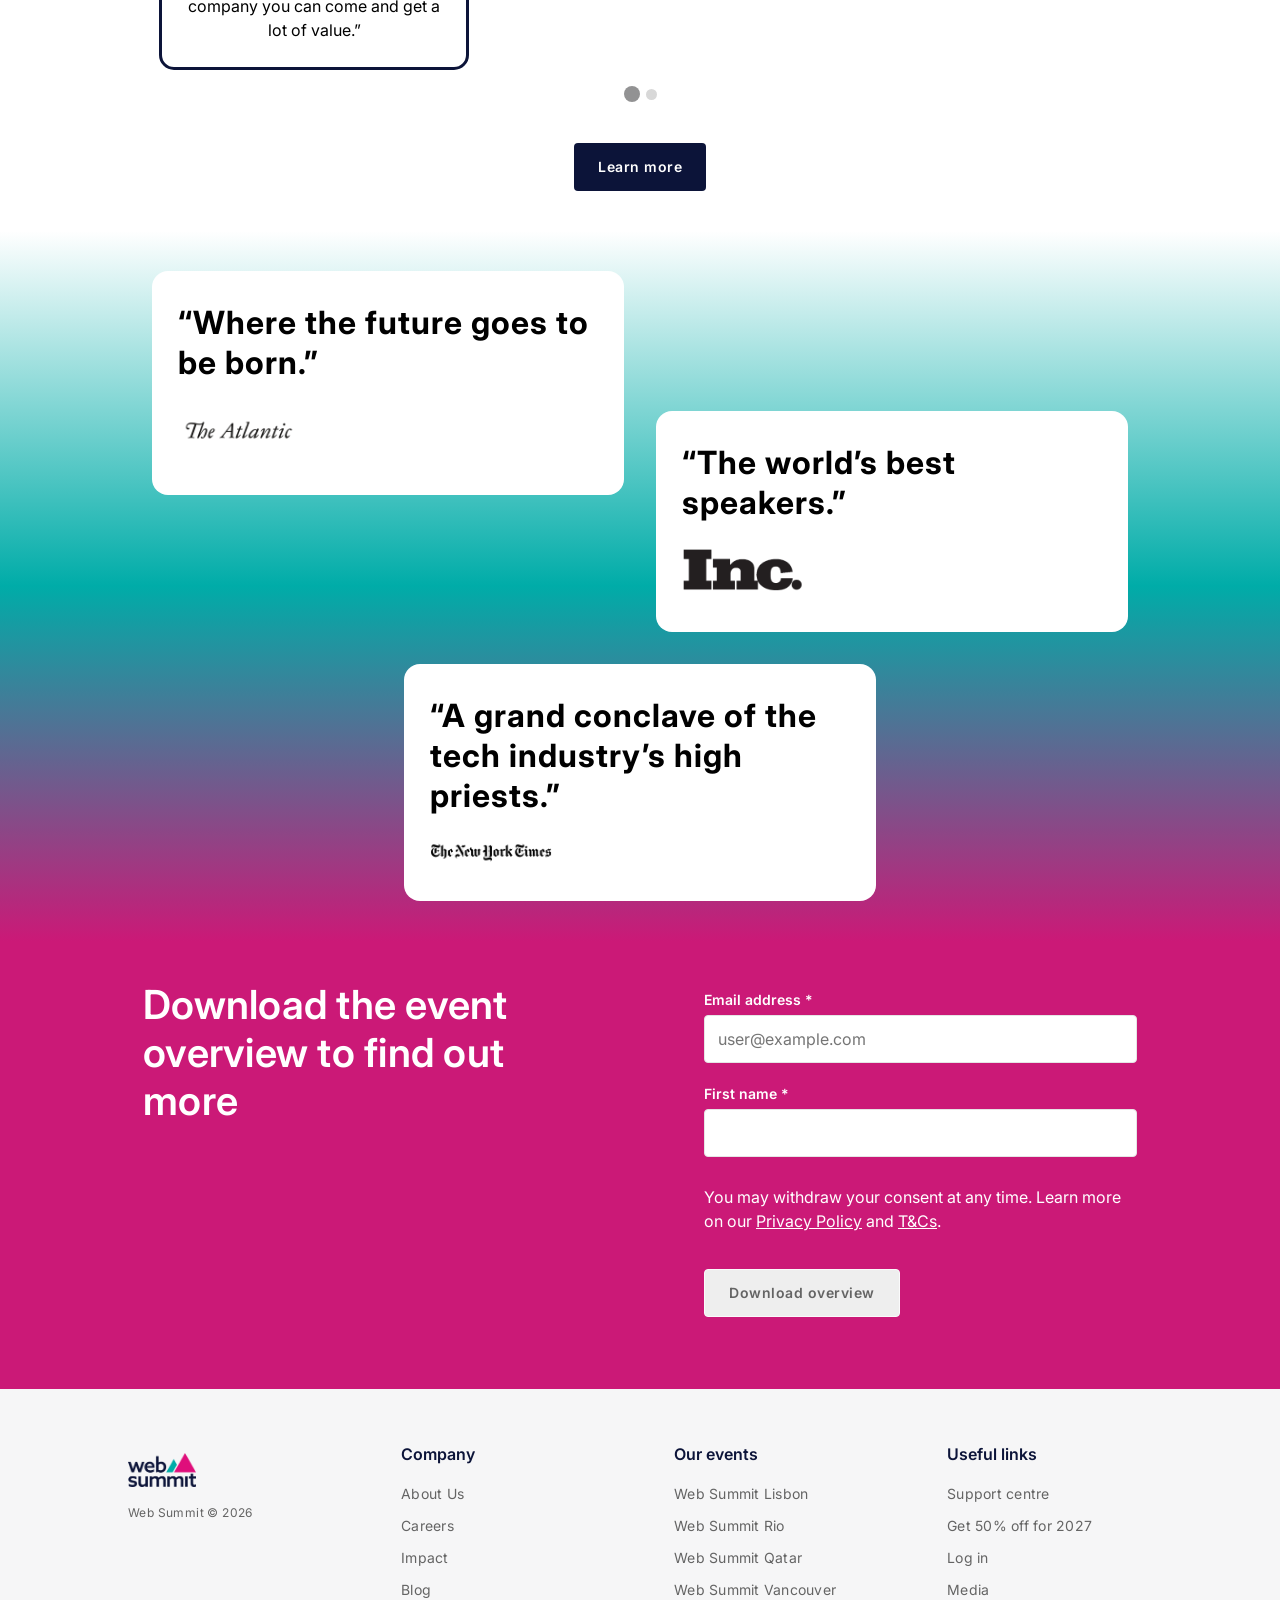
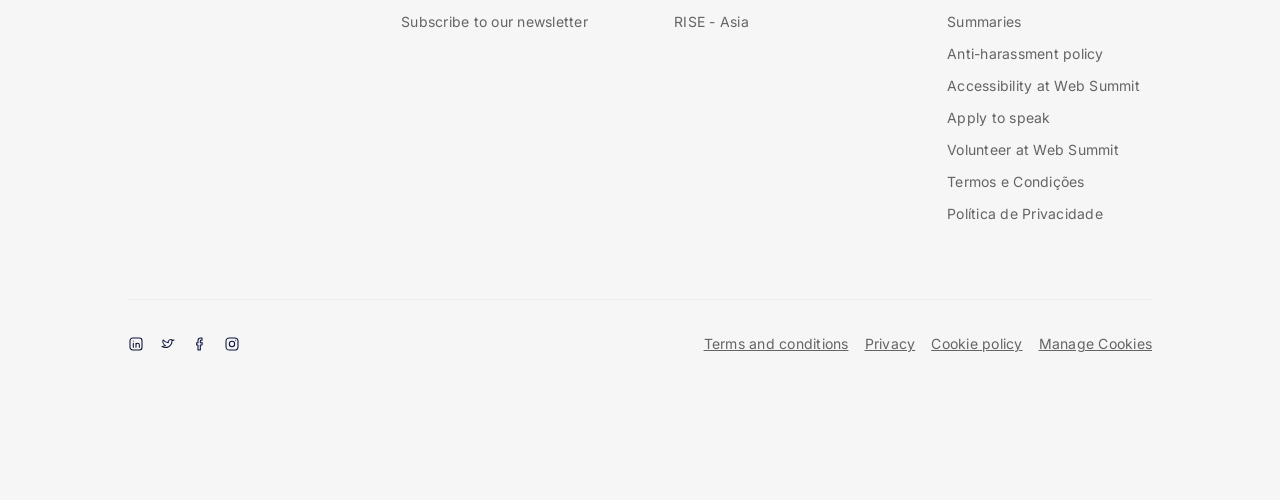
==== commit 69d6a1a1: "Review slider e bug fixes. Adicionado: - Inicio do review slider  Alterado: - z-index do captcha" ====
--- a/index.html
+++ b/index.html
@@ -1189,12 +1189,51 @@
         </section>
 
         <!-- Review's Slider -->
-        <section class="lorem"> <!-- Remover class --> 
+        <section class="review-slider">
             <div class="section-inner-wrapper">
-                <!-- Remover -->
-                <span>Reviews Slider</span>
-
-                <!-- Conteudo aqui -->
+                <!-- Titulo -->
+                <div class="section-title-wrapper">
+                    <h2>What our attendees are saying</h2>
+                </div>
+
+                <!-- Slider: seta | cartoes | seta -->
+                <div class="review-slider-wrapper">
+                    <!-- Seta anterior -->
+                    <button class="review-arrow review-arrow-prev" type="button" aria-label="Previous reviews">
+                        <svg xmlns="http://www.w3.org/2000/svg" viewBox="0 0 24 24"><path d="M19 12H5M11 6l-6 6 6 6"/></svg>
+                    </button>
+
+                    <!-- Cartoes -->
+                    <div class="review-content">
+                        <!-- Mada Seghete -->
+                        <div class="review-item">
+                            <div class="review-header">
+                                <img src="img/slider/slider-mada-seghete.jpg" alt="">
+                            </div>
+                            <div class="review-info">
+                                <h3>Mada Seghete</h3>
+                                <p>Co-Founder, Branch</p>
+                                <blockquote>“Regardless of the size of your company you can come and get a lot of value.”</blockquote>
+                            </div>
+                        </div>
+                    </div>
+
+                    <!-- Seta seguinte -->
+                    <button class="review-arrow review-arrow-next" type="button" aria-label="Next reviews">
+                        <svg xmlns="http://www.w3.org/2000/svg" viewBox="0 0 24 24"><path d="M5 12h14M13 6l6 6-6 6"/></svg>
+                    </button>
+                </div>
+
+                <!-- Bolinhas (estaticas) -->
+                <div class="review-dots">
+                    <button class="review-dot active" type="button" aria-label="Page 1"></button>
+                    <button class="review-dot" type="button" aria-label="Page 2"></button>
+                </div>
+
+                <!-- Learn More -->
+                <div class="learn-more-button-wrapper">
+                    <a class="learn-more-button" href="#">Learn more</a>
+                </div>
             </div>
         </section>
 
--- a/estilos.css
+++ b/estilos.css
@@ -116,6 +116,8 @@
     background: var(--captcha-bg);
     box-shadow: 0px 0px 5px 1px rgba(0, 0, 0, 0.25);
     color: white;
+
+    z-index: 1000;
 }
 
 .captcha-inner-container{
@@ -1089,6 +1091,111 @@
     }
 
 
+
+    /* Reviews Slider */
+    /* position: relative -> referencia para as setas (absolute) no desktop */
+    .review-slider-wrapper{
+        position: relative;
+
+        max-width: 63.438rem;
+        padding: 0 1rem;
+        margin: 0 auto;
+    }
+
+    /* Slider estatico (sem JS): sempre 3 cartoes lado a lado.
+       minmax(0, 1fr) deixa as colunas encolherem mais do que o conteudo */
+    .review-content{
+        display: grid;
+        grid-template-columns: repeat(3, minmax(0, 1fr));
+        gap: 1rem;
+    }
+
+    .review-item{
+        border: 0.188rem solid var(--primary);
+        border-radius: 0.938rem;
+    }
+
+    /* Faixa com degrade; a foto e mais alta do que a faixa e fica por cima do texto */
+    .review-header{
+        height: 7.125rem;
+
+        border: 0.188rem solid var(--white);
+        border-radius: 0.938rem 0.938rem 0 0;
+        background: var(--slider-gradient);
+
+        & img{
+            position: relative;
+            z-index: 1;
+
+            display: block;
+            /* Em cartoes estreitos a foto encolhe e continua redonda */
+            width: min(6.188rem, 100%);
+            aspect-ratio: 1 / 1;
+            margin: 2.75rem auto 0;
+
+            border: 0.188rem solid var(--white);
+            border-radius: 50%;
+            background: var(--white);
+            object-fit: cover;
+        }
+    }
+
+    /* O padding de cima deixa espaco para a metade de baixo da foto */
+    .review-info{
+        padding: 3.375rem 1.563rem 1.563rem;
+        text-align: center;
+        /* Palavras compridas partem em vez de sair dos cartoes estreitos */
+        overflow-wrap: anywhere;
+
+        & h3{
+            font-size: 1rem;
+            font-weight: 600;
+            line-height: 1.5rem;
+        }
+
+        & p{ margin: 0; }
+
+        & blockquote{
+            margin: 1rem 0 0;
+
+            font-size: 0.875rem;
+            line-height: 1.188rem;
+        }
+    }
+
+    /* As setas so aparecem no desktop */
+    .review-arrow{
+        display: none;
+    }
+
+    /* Bolinhas estaticas: a ativa e maior e mais escura */
+    .review-dots{
+        display: flex;
+        justify-content: center;
+        align-items: center;
+        gap: 0.375rem;
+
+        height: 1.063rem;
+        margin: 1rem auto;
+    }
+
+    .review-dot{
+        width: 0.6875rem;
+        height: 0.6875rem;
+        padding: 0;
+
+        border: 0;
+        border-radius: 50%;
+        background: #d8d8d8;
+
+        &.active{
+            width: 1rem;
+            height: 1rem;
+            background: #929293;
+        }
+    }
+
+
     
     /* Testimonies */
     #testimonies-section{
@@ -1383,6 +1490,14 @@
 
     .h1-experience, .h4-experience {
         text-align: center;
+    }
+
+
+
+    /* Reviews Slider */
+    .review-info blockquote{
+        font-size: 1rem;
+        line-height: 1.5rem;
     }
 
 
@@ -1848,6 +1963,8 @@
         gap: 1.98rem;
     }
 
+
+
     /* News Letter Form 1 */
     /* The inner wrapper already has the side padding here */
     .newsletter-grid{
@@ -1855,6 +1972,48 @@
         padding: 0;
     }
 
+
+
+    /* Reviews Slider */
+    /* Setas dos dois lados, centradas na vertical em relacao aos cartoes.
+       -1.5rem = ficam mesmo por fora dos cartoes, como no original */
+    .review-arrow{
+        position: absolute;
+        top: 50%;
+        transform: translateY(-50%);
+
+        display: flex;
+        justify-content: center;
+        align-items: center;
+
+        width: 2rem;
+        height: 2rem;
+        padding: 0;
+
+        border: 0;
+        border-radius: 50%;
+        background: transparent;
+
+        color: black;
+        cursor: pointer;
+
+        & svg{
+            width: 1.5rem;
+            height: 1.5rem;
+
+            fill: none;
+            stroke: currentColor;
+            stroke-width: 1.5;
+            stroke-linecap: round;
+            stroke-linejoin: round;
+        }
+    }
+
+    .review-arrow-prev{ left: -1.5rem; }
+    .review-arrow-next{ right: -1.5rem; }
+
+    
+
     /* Footer */
     .footer-wrapper{
         max-width: 66rem;
